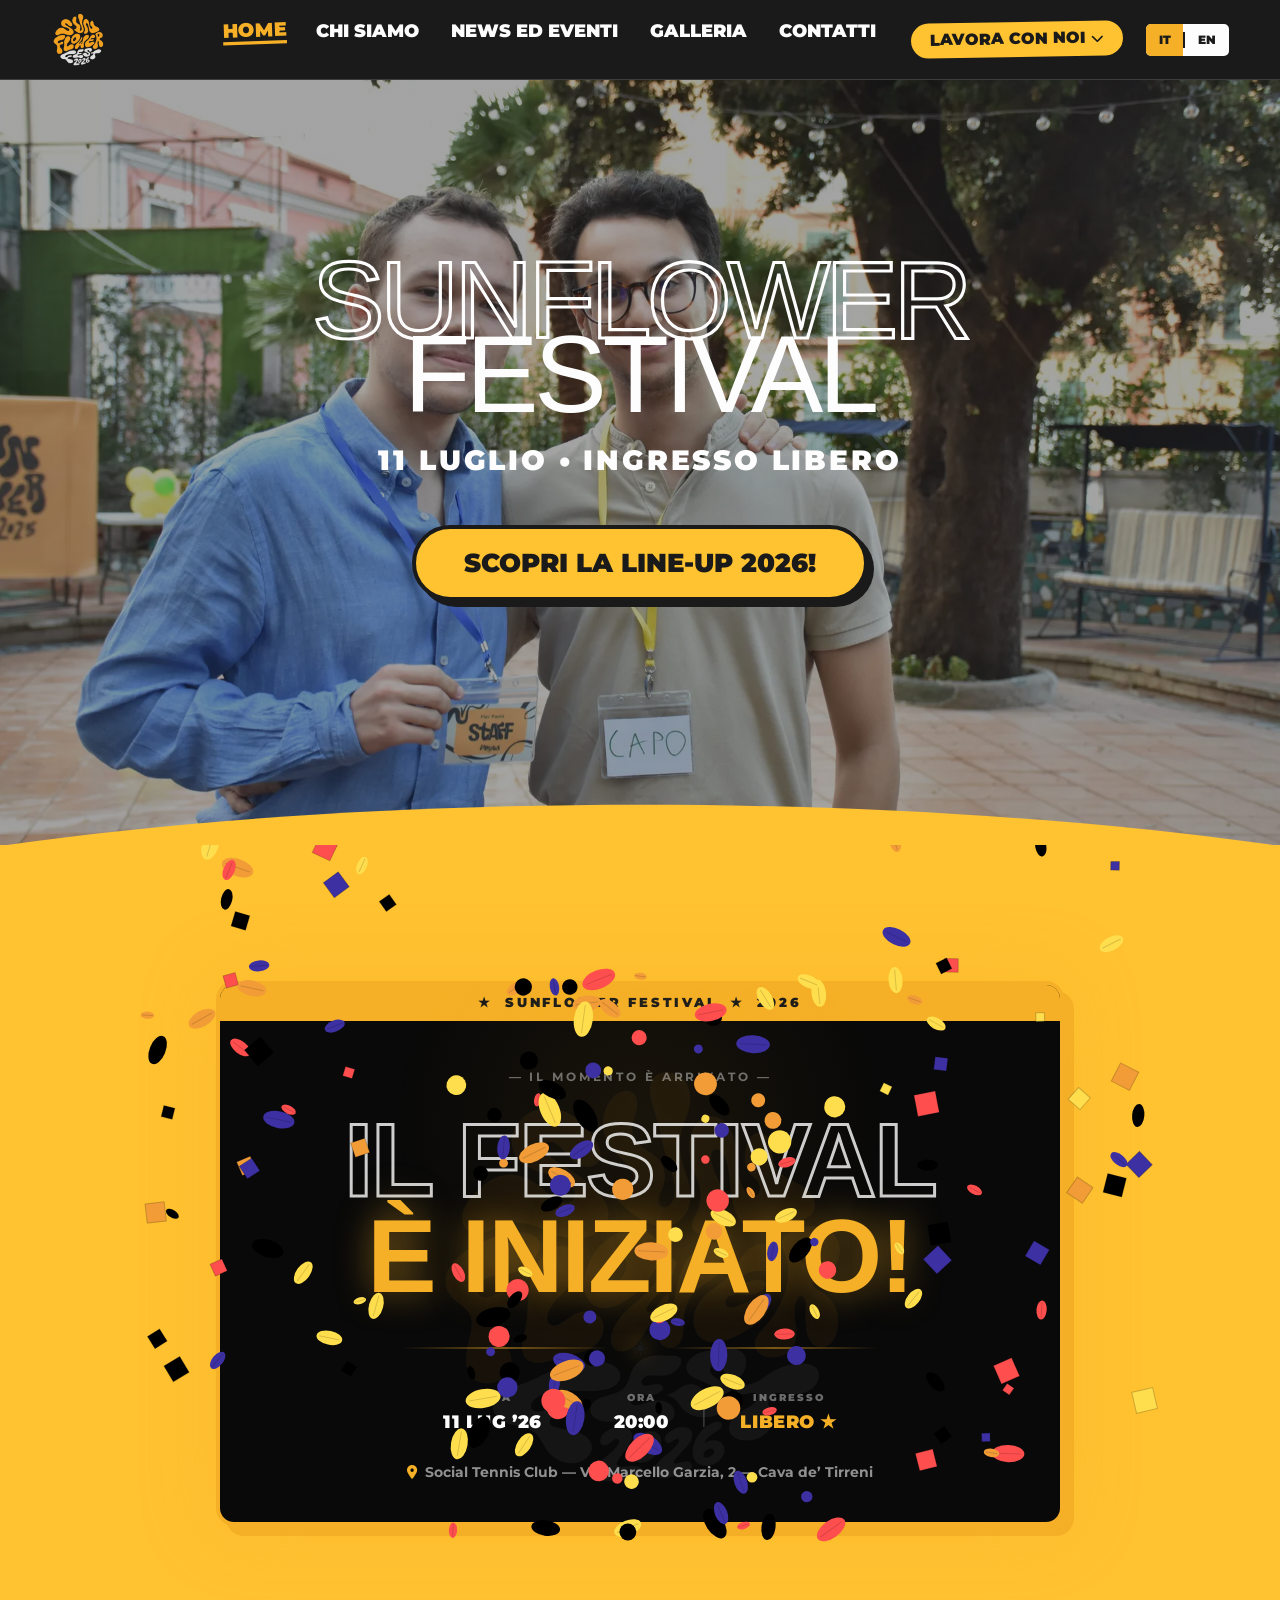
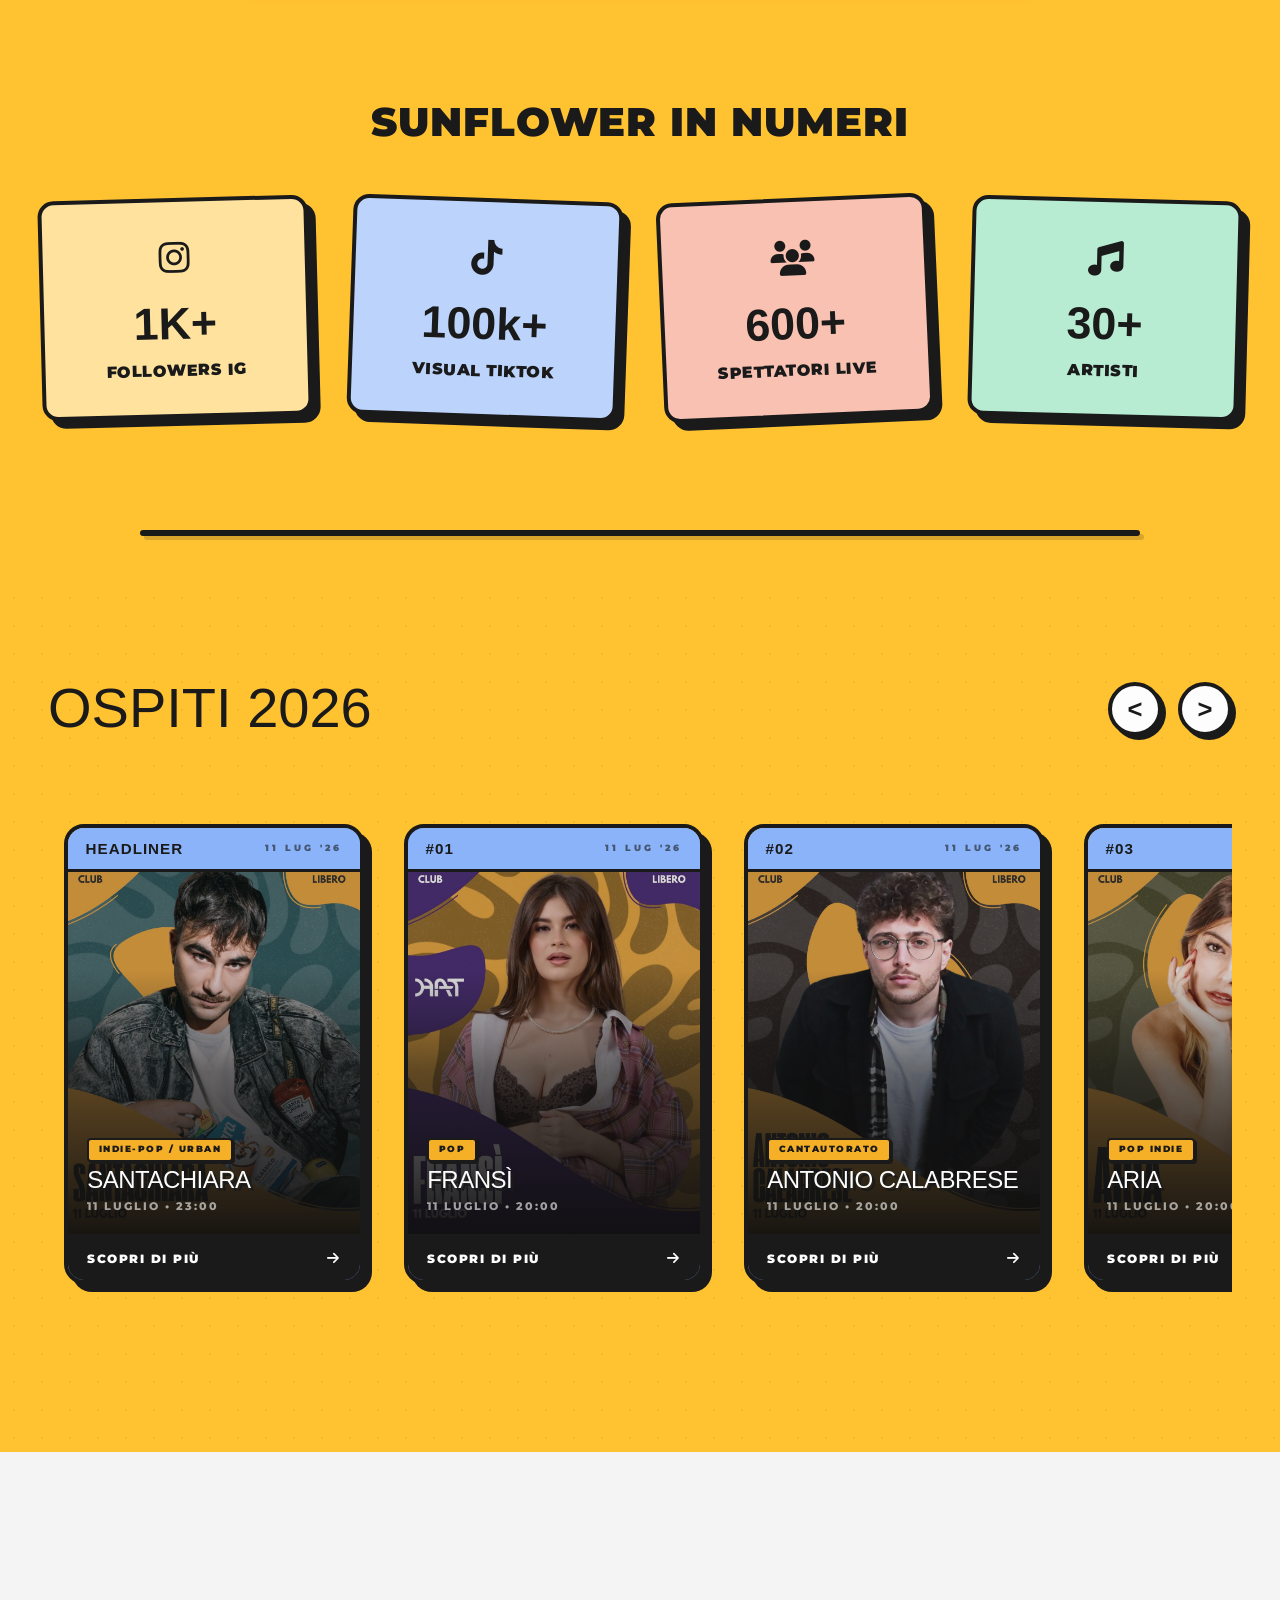
==== index.html @ 176db0e7 "Use body class MutationObserver for robust news translation" ====
<!DOCTYPE html>
<html lang="it">

<head>
    <meta charset="UTF-8">
    <meta name="viewport" content="width=device-width, initial-scale=1.0">
    <title>Sunflower Fest | Home</title>
    <link rel="icon" type="image/png" href="assets/loghi/logo-nobg.png">
    <meta name="description" content="Sunflower Fest - Il festival della creatività e della musica emergente.">
    <meta name="keywords" content="sunflower fest, festival musica, musica emergente, arte, creativita, cava de tirreni, concerti">
    <link rel="canonical" href="https://www.sunflowerfestival.it/">
    
    <!-- Open Graph / Facebook -->
    <meta property="og:type" content="website">
    <meta property="og:url" content="https://www.sunflowerfestival.it/">
    <meta property="og:title" content="Sunflower Fest | Home">
    <meta property="og:description" content="Sunflower Fest - Il festival della creatività e della musica emergente.">
    <meta property="og:image" content="https://www.sunflowerfestival.it/assets/loghi/logo-nobg.png">
    <meta property="og:site_name" content="Sunflower Fest">
    <meta property="og:locale" content="it_IT">

    <!-- Twitter -->
    <meta property="twitter:card" content="summary_large_image">
    <meta property="twitter:url" content="https://www.sunflowerfestival.it/">
    <meta property="twitter:title" content="Sunflower Fest | Home">
    <meta property="twitter:description" content="Sunflower Fest - Il festival della creatività e della musica emergente.">
    <meta property="twitter:image" content="https://www.sunflowerfestival.it/assets/loghi/logo-nobg.png">
    <link rel="preconnect" href="https://fonts.googleapis.com">
    <link rel="preconnect" href="https://fonts.gstatic.com" crossorigin>
    <link rel="preconnect" href="https://cdnjs.cloudflare.com">
    <link rel="preconnect" href="https://fonts.cdnfonts.com">
    <link rel="stylesheet" href="style.css?v=30">
    <!-- Preload hero LCP image -->
    <link rel="preload" as="image" href="assets/Foto-generali/foto1.webp" fetchpriority="high">
    <!-- Font Awesome: non-blocking -->
    <link rel="preload" href="https://cdnjs.cloudflare.com/ajax/libs/font-awesome/6.4.0/css/all.min.css" as="style" onload="this.onload=null;this.rel='stylesheet'">
    <noscript><link rel="stylesheet" href="https://cdnjs.cloudflare.com/ajax/libs/font-awesome/6.4.0/css/all.min.css"></noscript>
    <!-- Google Fonts: non-blocking -->
    <link rel="preload" href="https://fonts.googleapis.com/css2?family=Anton&family=Montserrat:wght@400;700;900&family=Great+Vibes&family=Dancing+Script&display=swap" as="style" onload="this.onload=null;this.rel='stylesheet'">
    <noscript><link href="https://fonts.googleapis.com/css2?family=Anton&family=Montserrat:wght@400;700;900&family=Great+Vibes&family=Dancing+Script&display=swap" rel="stylesheet"></noscript>
    <!-- Monument Extended: non-blocking -->
    <link rel="preload" href="https://fonts.cdnfonts.com/css/monument-extended" as="style" onload="this.onload=null;this.rel='stylesheet'">
    <noscript><link href="https://fonts.cdnfonts.com/css/monument-extended" rel="stylesheet"></noscript>

    <script>
        (function() {
            if (sessionStorage.getItem('playTransitionOut') !== 'true') {
                document.documentElement.classList.add('no-curtain');
            }
        })();
    </script>
</head>

<body class="home-body">

    <!-- NAVBAR HOMEPAGE -->
    <nav class="main-nav">
        <a href="index.html" class="nav-logo">
            <img src="assets/loghi/logo-nobg.webp" alt="Sunflower Fest Logo" width="80" height="80" fetchpriority="high">
        </a>
        <button class="menu-toggle" id="menu-toggle" aria-label="Toggle Menu">
            <span></span>
            <span></span>
            <span></span>
        </button>
        <div class="nav-links">
            <a href="index.html" class="active">Home</a>
            <a href="chi-siamo.html"><span class="lang-it">Chi Siamo</span><span class="lang-en">About Us</span></a>
            <a href="news-eventi.html"><span class="lang-it">News ed Eventi</span><span class="lang-en">News and Events</span></a>
            <a href="galleria.html"><span class="lang-it">Galleria</span><span class="lang-en">Gallery</span></a>
            <a href="contatti.html"><span class="lang-it">Contatti</span><span class="lang-en">Contact</span></a>
            <div class="nav-dropdown">
                <a href="#" class="dropdown-trigger">
                    <span class="lang-it">Lavora con noi <i class="fa-solid fa-chevron-down"></i></span>
                    <span class="lang-en">Work with us <i class="fa-solid fa-chevron-down"></i></span>
                </a>
                <div class="dropdown-content">
                    <div class="dropdown-item">
                        <h4><span class="lang-it">LAVORA CON NOI</span><span class="lang-en">WORK WITH US</span></h4>
                        <p><span class="lang-it">Entra a far parte dello staff e aiutaci a organizzare il festival!</span><span class="lang-en">Join the staff and help us organize the festival!</span></p>
                        <a href="https://docs.google.com/forms/d/e/1FAIpQLSexlqiySbiXjuskMPaoTKAL4eFnGVCigT198Jx8wdQ3EUx08g/viewform"
                            target="_blank" class="dropdown-btn bg-yellow"><span class="lang-it">Lavora con noi</span><span class="lang-en">Work with us</span></a>
                    </div>
                    <div class="dropdown-divider"></div>
                    <div class="dropdown-item">
                        <h4><span class="lang-it">SALI SUL PALCO</span><span class="lang-en">TAKE THE STAGE</span></h4>
                        <p><span class="lang-it">Sei un artista o una band emergente? Mostraci il tuo talento!</span><span class="lang-en">Are you an emerging artist or band? Show us your talent!</span></p>
                        <a href="sali-sul-palco.html" class="dropdown-btn bg-red"><span class="lang-it">Sali sul palco</span><span class="lang-en">Take the stage</span></a>
                    </div>
                </div>
            </div>
        </div>
        <div class="lang-switcher">
            <button class="lang-btn it" data-lang="it">IT</button>
            <div class="lang-switcher-divider"></div>
            <button class="lang-btn en" data-lang="en">EN</button>
        </div>
    </nav>



    <!-- Hero Section (Clean Brutalist Style) -->
    <header class="home-hero">
        <!-- Background Slider Carousel -->
        <div class="hero-slider">
            <div class="slide active"
                style="background-image: linear-gradient(rgba(26, 26, 26, 0.4), rgba(26, 26, 26, 0.4)), url('assets/Foto-generali/foto1.webp'); background-position: center 10%;">
            </div>
        </div>

        <div class="hero-content">
            <h1 class="giant-title">
                <span class="text-sunflower">SUNFLOWER</span><br>
                <span class="text-festival">FESTIVAL</span>
            </h1>
            <p class="hero-subtitle" style="font-size: clamp(1.1rem, 2.2vw, 2rem); margin-top: 2vw; margin-bottom: 3.5vw;">
                <span class="lang-it">11 LUGLIO &bull; INGRESSO LIBERO</span>
                <span class="lang-en">JULY 11 &bull; FREE ENTRY</span>
            </p>
            <a href="#ospiti-2026" class="brutalist-button bg-white" id="scopri-lineup-btn">
                <span class="lang-it">Scopri la Line-Up 2026!</span>
                <span class="lang-en">Discover the 2026 Line-Up!</span>
            </a>
        </div>

        <!-- Wavy Divider -->
        <svg class="wave-divider" viewBox="0 0 1000 100" preserveAspectRatio="none">
            <path d="M0,100 C300,0 700,0 1000,100 L1000,150 L0,150 Z" fill="var(--text-white)"></path>
        </svg>
    </header>

    <div class="full-width-wrapper bg-white">

        <!-- SEZIONE COUNTDOWN -->
        <section class="countdown-section">
            <h2 class="countdown-title">
                <span class="lang-it">IL FESTIVAL INIZIA TRA:</span>
                <span class="lang-en">THE FESTIVAL STARTS IN:</span>
            </h2>
            <div class="countdown-container">
                <div class="count-box">
                    <span class="num" id="days-count">00</span>
                    <span class="label">
                        <span class="lang-it">Giorni</span>
                        <span class="lang-en">Days</span>
                    </span>
                </div>
                <div class="count-box">
                    <span class="num" id="hours-count">00</span>
                    <span class="label">
                        <span class="lang-it">Ore</span>
                        <span class="lang-en">Hours</span>
                    </span>
                </div>
                <div class="count-box">
                    <span class="num" id="mins-count">00</span>
                    <span class="label">
                        <span class="lang-it">Minuti</span>
                        <span class="lang-en">Minutes</span>
                    </span>
                </div>
                <div class="count-box">
                    <span class="num" id="secs-count">00</span>
                    <span class="label">
                        <span class="lang-it">Secondi</span>
                        <span class="lang-en">Seconds</span>
                    </span>
                </div>
            </div>
            <!-- Messaggio di Fine Timer (Ticket) - Nascosto Inizialmente -->
            <div class="countdown-expired-message" style="display: none;">
                                <div class="sf-cel-scene">
                    <div class="sf-sparkles-container"></div>
                    <div class="sf-celebration">
                        <img class="sf-cel-bg-logo" src="assets/loghi/logo-nobg.png" alt="" aria-hidden="true">
                        <div class="sf-cel-top-strip" aria-hidden="true">
                            <span>★</span>
                            <span>SUNFLOWER FESTIVAL</span>
                            <span>★</span>
                            <span>2026</span>
                        </div>
                        <div class="sf-cel-body">
                            <p class="sf-cel-eyebrow">
                                <span class="lang-it">— IL MOMENTO È ARRIVATO —</span>
                                <span class="lang-en">— THE MOMENT HAS ARRIVED —</span>
                            </p>
                            <div class="sf-cel-headline">
                                <div class="sf-cel-line1">
                                    <span class="lang-it">IL FESTIVAL</span>
                                    <span class="lang-en">THE FESTIVAL</span>
                                </div>
                                <div class="sf-cel-line2">
                                    <span class="lang-it">È INIZIATO!</span>
                                    <span class="lang-en">HAS STARTED!</span>
                                </div>
                            </div>
                            <div class="sf-cel-divider" aria-hidden="true">
                                <span class="sf-cel-div-line"></span>
                                <span class="sf-cel-div-sun">☀</span>
                                <span class="sf-cel-div-line"></span>
                            </div>
                            <div class="sf-cel-details">
                                <div class="sf-cel-detail-item">
                                    <span class="sf-cel-dlabel">
                                        <span class="lang-it">DATA</span>
                                        <span class="lang-en">DATE</span>
                                    </span>
                                    <span class="sf-cel-dvalue">
                                        <span class="lang-it">11 LUG &rsquo;26</span>
                                        <span class="lang-en">JUL 11 &rsquo;26</span>
                                    </span>
                                </div>
                                <span class="sf-cel-detail-sep" aria-hidden="true">|</span>
                                <div class="sf-cel-detail-item">
                                    <span class="sf-cel-dlabel">
                                        <span class="lang-it">ORA</span>
                                        <span class="lang-en">TIME</span>
                                    </span>
                                    <span class="sf-cel-dvalue">20:00</span>
                                </div>
                                <span class="sf-cel-detail-sep" aria-hidden="true">|</span>
                                <div class="sf-cel-detail-item">
                                    <span class="sf-cel-dlabel">
                                        <span class="lang-it">INGRESSO</span>
                                        <span class="lang-en">ENTRY</span>
                                    </span>
                                    <span class="sf-cel-dvalue sf-cel-free">
                                        <span class="lang-it">LIBERO ★</span>
                                        <span class="lang-en">FREE ★</span>
                                    </span>
                                </div>
                            </div>
                            <div class="sf-cel-venue">
                                <i class="fa-solid fa-location-dot"></i>
                                Social Tennis Club &mdash; Via Marcello Garzia, 2 &mdash; Cava de&rsquo; Tirreni
                            </div>
                        </div>
                    </div>
                </div>

            </div>
            <!-- Messaggio Giorno del Festival (11 luglio 00:00 → 20:00) — nascosto inizialmente -->
            <div id="today-festival-message" style="display: none;">
                <div class="today-festival-card">
                    <div class="today-card-header">
                        <div class="today-main-title">
                            <span class="lang-it">OGGI È IL GIORNO!</span>
                            <span class="lang-en">TODAY IS THE DAY!</span>
                        </div>
                    </div>
                    <div class="today-card-body">
                        <p class="today-subtitle">
                            <span class="lang-it">Vienici a trovare questa sera alle</span>
                            <span class="lang-en">Come find us this evening at</span>
                        </p>
                        <div class="today-time-badge">20:00</div>
                        <div class="today-free-entry">
                            <i class="fa-solid fa-star"></i>
                            <span class="lang-it">Ingresso libero</span>
                            <span class="lang-en">Free entry</span>
                            <i class="fa-solid fa-star"></i>
                        </div>
                        <div class="today-location">
                            <i class="fa-solid fa-map-location-dot"></i>
                            <div class="today-location-text">
                                <strong>Social Tennis Club</strong>
                                <span>Via Marcello Garzia, 2 &mdash; Cava de' Tirreni (SA)</span>
                            </div>
                        </div>
                        <div class="today-howto-grid">
                            <div class="today-howto-item">
                                <i class="fa-solid fa-square-parking"></i>
                                <div>
                                    <strong><span class="lang-it">Parcheggio</span><span class="lang-en">Parking</span></strong>
                                    <span><span class="lang-it">Trincerone o Piazza Amabile</span><span class="lang-en">Trincerone or Piazza Amabile</span></span>
                                </div>
                            </div>
                            <div class="today-howto-item">
                                <i class="fa-solid fa-train"></i>
                                <div>
                                    <strong><span class="lang-it">In treno</span><span class="lang-en">By train</span></strong>
                                    <span><span class="lang-it">400&thinsp;m dalla stazione, 5&thinsp;min a piedi</span><span class="lang-en">400&thinsp;m from station, 5&thinsp;min walk</span></span>
                                </div>
                            </div>
                            <div class="today-howto-item">
                                <i class="fa-solid fa-bus"></i>
                                <div>
                                    <strong><span class="lang-it">In bus</span><span class="lang-en">By bus</span></strong>
                                    <span><span class="lang-it">Fermata Viale Crispi, 2&thinsp;min a piedi</span><span class="lang-en">Viale Crispi stop, 2&thinsp;min walk</span></span>
                                </div>
                            </div>
                        </div>
                        <div class="today-cta-row">
                            <a href="#dove-trovarci" class="today-cta-btn today-cta-info">
                                <i class="fa-solid fa-circle-info"></i>
                                <span class="lang-it">Tutte le info</span>
                                <span class="lang-en">All info</span>
                            </a>
                            <a href="https://maps.google.com/?q=Social%20Tennis%20Club,%20Via%20Marcello%20Garzia,%202,%20Cava%20de%27%20Tirreni"
                               target="_blank" rel="noopener noreferrer" class="today-cta-btn today-cta-secondary">
                                <i class="fa-brands fa-google"></i>
                                Google Maps
                            </a>
                        </div>
                    </div>
                </div>
            </div>
        </section>

        <!-- SEZIONE STATISTICHE / NUMERI -->
        <section class="stats-section reveal-up">
            <h2 class="stats-section-title">
                <span class="lang-it">SUNFLOWER IN NUMERI</span>
                <span class="lang-en">SUNFLOWER IN NUMBERS</span>
            </h2>
            <div class="stats-container">
                <!-- Stat 1: Followers -->
                <div class="stat-box bg-yellow">
                    <div class="stat-icon"><i class="fa-brands fa-instagram"></i></div>
                    <span class="stat-num">1K+</span>
                    <span class="stat-label">Followers IG</span>
                </div>
                 <!-- Stat 2: Visual TIKTOK -->
                <div class="stat-box bg-blue">
                    <div class="stat-icon"><i class="fa-brands fa-tiktok"></i></div>
                    <span class="stat-num">100k+</span>
                    <span class="stat-label">
                        <span class="lang-it">Visual TIKTOK</span>
                        <span class="lang-en">TikTok Views</span>
                    </span>
                </div>
                <!-- Stat 3: Spettatori Live -->
                <div class="stat-box bg-orange">
                    <div class="stat-icon"><i class="fa-solid fa-users"></i></div>
                    <span class="stat-num">600+</span>
                    <span class="stat-label">
                        <span class="lang-it">Spettatori Live</span>
                        <span class="lang-en">Live Attendees</span>
                    </span>
                </div>
                <!-- Stat 4: Artisti -->
                <div class="stat-box bg-green">
                    <div class="stat-icon"><i class="fa-solid fa-music"></i></div>
                    <span class="stat-num">30+</span>
                    <span class="stat-label">
                        <span class="lang-it">Artisti</span>
                        <span class="lang-en">Artists</span>
                    </span>
                </div>
            </div>
        </section>

        <!-- Divisore Brutalista per separare le sezioni -->
        <div class="section-divider-line"></div>

        <!-- Animated Background Text (Brutalist style) -->
        <div class="bg-massive-text bg-text-anim">
            <span class="text-sunflower">SUNFLOWERS</span> GROUP
        </div>

        <!-- Line-Up Artists Slider Section -->
<main id="ospiti-2026" class="artists-slider-section reveal-up">
    <div class="artists-slider-header">
        <div class="artists-title-group" style="position: relative;">
            <h2 class="slider-title">
                <span class="lang-it">OSPITI 2026</span>
                <span class="lang-en">GUESTS 2026</span>
            </h2>
        </div>
        <div class="slider-controls">
            <button id="slider-prev" class="slider-control-btn" aria-label="Precedente">&lt;</button>
            <button id="slider-next" class="slider-control-btn" aria-label="Successivo">&gt;</button>
        </div>
    </div>

    <div class="artists-slider-container">
        <div class="artists-slider-track">

            <!-- Card 1: Santachiara -->
            <div class="artist-slider-card bg-blue" data-artist="Santachiara">
                <div class="card-top-strip">
                    <span class="card-lineup-num">HEADLINER</span>
                    <span class="card-date-label">
                        <span class="lang-it">11 Lug '26</span>
                        <span class="lang-en">11 Jul '26</span>
                    </span>
                </div>
                <div class="card-full-photo lazy-bg" data-bg="assets/foto-artisti/Santachiara.webp"></div>
                <div class="card-photo-overlay">
                    <span class="card-genre-pill">Indie-pop / Urban</span>
                    <h3 class="artist-card-name">Santachiara</h3>
                    <span class="card-time-chip">
                        <span class="lang-it">11 Luglio &bull; 23:00</span>
                        <span class="lang-en">July 11 &bull; 23:00</span>
                    </span>
                </div>
                <div class="card-cta-bar">
                    <span>
                        <span class="lang-it">Scopri di più</span>
                        <span class="lang-en">Discover more</span>
                    </span>
                    <i class="fa-solid fa-arrow-right"></i>
                </div>
            </div>

            <!-- Card 2: Fransì -->
            <div class="artist-slider-card bg-blue" data-artist="Fransi">
                <div class="card-top-strip">
                    <span class="card-lineup-num">#01</span>
                    <span class="card-date-label">
                        <span class="lang-it">11 Lug '26</span>
                        <span class="lang-en">11 Jul '26</span>
                    </span>
                </div>
                <div class="card-full-photo lazy-bg" data-bg="assets/foto-artisti/Fransì.webp"></div>
                <div class="card-photo-overlay">
                    <span class="card-genre-pill">
                        <span class="lang-it">POP</span>
                        <span class="lang-en">POP</span>
                    </span>
                    <h3 class="artist-card-name">Fransì</h3>
                    <span class="card-time-chip">
                        <span class="lang-it">11 Luglio &bull; 20:00</span>
                        <span class="lang-en">July 11 &bull; 20:00</span>
                    </span>
                </div>
                <div class="card-cta-bar">
                    <span>
                        <span class="lang-it">Scopri di più</span>
                        <span class="lang-en">Discover more</span>
                    </span>
                    <i class="fa-solid fa-arrow-right"></i>
                </div>
            </div>

            <!-- Card 3: Antonio Calabrese -->
            <div class="artist-slider-card bg-blue" data-artist="Antonio Calabrese">
                <div class="card-top-strip">
                    <span class="card-lineup-num">#02</span>
                    <span class="card-date-label">
                        <span class="lang-it">11 Lug '26</span>
                        <span class="lang-en">11 Jul '26</span>
                    </span>
                </div>
                <div class="card-full-photo lazy-bg" data-bg="assets/foto-artisti/AntonioCalabrese.webp"></div>
                <div class="card-photo-overlay">
                    <span class="card-genre-pill">
                        <span class="lang-it">Cantautorato</span>
                        <span class="lang-en">Singer-Songwriter</span>
                    </span>
                    <h3 class="artist-card-name">Antonio Calabrese</h3>
                    <span class="card-time-chip">
                        <span class="lang-it">11 Luglio &bull; 20:00</span>
                        <span class="lang-en">July 11 &bull; 20:00</span>
                    </span>
                </div>
                <div class="card-cta-bar">
                    <span>
                        <span class="lang-it">Scopri di più</span>
                        <span class="lang-en">Discover more</span>
                    </span>
                    <i class="fa-solid fa-arrow-right"></i>
                </div>
            </div>

            <!-- Card 4: ARIA -->
            <div class="artist-slider-card bg-blue" data-artist="ARIA">
                <div class="card-top-strip">
                    <span class="card-lineup-num">#03</span>
                    <span class="card-date-label">
                        <span class="lang-it">11 Lug '26</span>
                        <span class="lang-en">11 Jul '26</span>
                    </span>
                </div>
                <div class="card-full-photo lazy-bg" data-bg="assets/foto-artisti/Aria.webp"></div>
                <div class="card-photo-overlay">
                    <span class="card-genre-pill">
                        <span class="lang-it">Pop Indie</span>
                        <span class="lang-en">Indie Pop</span>
                    </span>
                    <h3 class="artist-card-name">ARIA</h3>
                    <span class="card-time-chip">
                        <span class="lang-it">11 Luglio &bull; 20:00</span>
                        <span class="lang-en">July 11 &bull; 20:00</span>
                    </span>
                </div>
                <div class="card-cta-bar">
                    <span>
                        <span class="lang-it">Scopri di più</span>
                        <span class="lang-en">Discover more</span>
                    </span>
                    <i class="fa-solid fa-arrow-right"></i>
                </div>
            </div>

            <!-- Card 5: Davide De Luca -->
            <div class="artist-slider-card bg-blue" data-artist="Davide De Luca">
                <div class="card-top-strip">
                    <span class="card-lineup-num">#04</span>
                    <span class="card-date-label">
                        <span class="lang-it">11 Lug '26</span>
                        <span class="lang-en">11 Jul '26</span>
                    </span>
                </div>
                <div class="card-full-photo lazy-bg" data-bg="assets/foto-artisti/DavideDeLuca.webp"></div>
                <div class="card-photo-overlay">
                    <span class="card-genre-pill">R&amp;B / Soul / Nu-Funk</span>
                    <h3 class="artist-card-name">Davide De Luca</h3>
                    <span class="card-time-chip">
                        <span class="lang-it">11 Luglio &bull; 20:00</span>
                        <span class="lang-en">July 11 &bull; 20:00</span>
                    </span>
                </div>
                <div class="card-cta-bar">
                    <span>
                        <span class="lang-it">Scopri di più</span>
                        <span class="lang-en">Discover more</span>
                    </span>
                    <i class="fa-solid fa-arrow-right"></i>
                </div>
            </div>

            <!-- Card 6: Lyra -->
            <div class="artist-slider-card bg-blue" data-artist="Lyra">
                <div class="card-top-strip">
                    <span class="card-lineup-num">#05</span>
                    <span class="card-date-label">
                        <span class="lang-it">11 Lug '26</span>
                        <span class="lang-en">11 Jul '26</span>
                    </span>
                </div>
                <div class="card-full-photo lazy-bg" data-bg="assets/foto-artisti/Lyra.webp"></div>
                <div class="card-photo-overlay">
                    <span class="card-genre-pill">
                        <span class="lang-it">Elettro-pop</span>
                        <span class="lang-en">Electro-pop</span>
                    </span>
                    <h3 class="artist-card-name">Lyra</h3>
                    <span class="card-time-chip">
                        <span class="lang-it">11 Luglio &bull; 20:00</span>
                        <span class="lang-en">July 11 &bull; 20:00</span>
                    </span>
                </div>
                <div class="card-cta-bar">
                    <span>
                        <span class="lang-it">Scopri di più</span>
                        <span class="lang-en">Discover more</span>
                    </span>
                    <i class="fa-solid fa-arrow-right"></i>
                </div>
            </div>

            <!-- Card 7: Secondo -->
            <div class="artist-slider-card bg-blue" data-artist="Secondo">
                <div class="card-top-strip">
                    <span class="card-lineup-num">#06</span>
                    <span class="card-date-label">
                        <span class="lang-it">11 Lug '26</span>
                        <span class="lang-en">11 Jul '26</span>
                    </span>
                </div>
                <div class="card-full-photo lazy-bg" data-bg="assets/foto-artisti/Secondo.webp"></div>
                <div class="card-photo-overlay">
                    <span class="card-genre-pill">
                        <span class="lang-it">Cantautorato</span>
                        <span class="lang-en">Singer-Songwriter</span>
                    </span>
                    <h3 class="artist-card-name">Secondo</h3>
                    <span class="card-time-chip">
                        <span class="lang-it">11 Luglio &bull; 20:00</span>
                        <span class="lang-en">July 11 &bull; 20:00</span>
                    </span>
                </div>
                <div class="card-cta-bar">
                    <span>
                        <span class="lang-it">Scopri di più</span>
                        <span class="lang-en">Discover more</span>
                    </span>
                    <i class="fa-solid fa-arrow-right"></i>
                </div>
            </div>

            <!-- Card 8: Carla Fucci -->
            <div class="artist-slider-card bg-blue" data-artist="Carla Fucci">
                <div class="card-top-strip">
                    <span class="card-lineup-num">#07</span>
                    <span class="card-date-label">
                        <span class="lang-it">11 Lug '26</span>
                        <span class="lang-en">11 Jul '26</span>
                    </span>
                </div>
                <div class="card-full-photo lazy-bg" data-bg="assets/foto-artisti/CarlaFucci.webp"></div>
                <div class="card-photo-overlay">
                    <span class="card-genre-pill">
                        <span class="lang-it">Pop Indie</span>
                        <span class="lang-en">Indie Pop</span>
                    </span>
                    <h3 class="artist-card-name">Carla Fucci</h3>
                    <span class="card-time-chip">
                        <span class="lang-it">11 Luglio &bull; 20:00</span>
                        <span class="lang-en">July 11 &bull; 20:00</span>
                    </span>
                </div>
                <div class="card-cta-bar">
                    <span>
                        <span class="lang-it">Scopri di più</span>
                        <span class="lang-en">Discover more</span>
                    </span>
                    <i class="fa-solid fa-arrow-right"></i>
                </div>
            </div>

            <!-- Card 9: Dinìche -->
            <div class="artist-slider-card bg-blue" data-artist="Diniche">
                <div class="card-top-strip">
                    <span class="card-lineup-num">#08</span>
                    <span class="card-date-label">
                        <span class="lang-it">11 Lug '26</span>
                        <span class="lang-en">11 Jul '26</span>
                    </span>
                </div>
                <div class="card-full-photo lazy-bg" data-bg="assets/foto-artisti/Dinìche.webp"></div>
                <div class="card-photo-overlay">
                    <span class="card-genre-pill">
                        <span class="lang-it">Cantautorato</span>
                        <span class="lang-en">Singer-Songwriter</span>
                    </span>
                    <h3 class="artist-card-name">Dinìche</h3>
                    <span class="card-time-chip">
                        <span class="lang-it">11 Luglio &bull; 20:00</span>
                        <span class="lang-en">July 11 &bull; 20:00</span>
                    </span>
                </div>
                <div class="card-cta-bar">
                    <span>
                        <span class="lang-it">Scopri di più</span>
                        <span class="lang-en">Discover more</span>
                    </span>
                    <i class="fa-solid fa-arrow-right"></i>
                </div>
            </div>

        </div>
    </div>
</main>

        <!-- Modals Container (Global Overlays for Artist Info - Full-screen layout) -->
        <div class="artist-modals-overlay" id="modals-overlay">
            <!-- Global Floating Navigation Arrows -->
            <button class="global-modal-nav-btn prev-btn" aria-label="Artista precedente">
                <i class="fa-solid fa-chevron-left"></i>
            </button>
            <button class="global-modal-nav-btn next-btn" aria-label="Artista successivo">
                <i class="fa-solid fa-chevron-right"></i>
            </button>
            <!-- Full-Screen ARIA -->
            <div class="artist-full-page bg-blue" id="modal-ARIA">
                <div class="full-page-header">
                    <button class="full-page-close-btn" aria-label="Chiudi e torna alla home">
                        <i class="fa-solid fa-arrow-left"></i> <span class="close-btn-desktop-text"><span class="lang-it">TORNA ALLA </span><span class="lang-en">BACK TO </span></span>HOME
                    </button>
                    <div class="header-logo-container">
                        <img src="assets/loghi/logo-nobg.webp" alt="Sunflower Fest Logo" loading="lazy" width="80" height="80">
                    </div>
                </div>

                <div class="full-page-content">
                    <div class="full-page-grid">
                        <div class="full-page-media-col">
                            <div class="torn-paper-frame shape-1">
                                <div class="placeholder-img"
                                    data-bg="assets/foto-artisti/Aria.webp"></div>
                            </div>
                            <!-- Cute sticker details inside the media column -->
                            <div class="sticker-badge badge-circle badge-yellow float-anim-2">20:00</div>
                        </div>

                        <div class="full-page-info-col">

                            <h1 class="full-page-title">ARIA</h1>
                            <p class="full-page-genre-tag">Pop</p>

                            <div class="brutalist-divider"></div>

                            <div class="full-page-bio">
                                <h2>
                                    <span class="lang-it">BIOGRAFIA</span>
                                    <span class="lang-en">BIOGRAPHY</span>
                                </h2>
                                <p class="full-page-description">
                                    <span class="lang-it">Ilaria Cofone, in arte ARIA, classe 2004, utilizza fin da bambina la musica come strumento di espressione e come mezzo per accogliere le parti più profonde di sé.</span>
                                    <span class="lang-en">Ilaria Cofone, artistically known as ARIA, born in 2004, has used music since childhood as an instrument of expression and a means to embrace the deepest parts of herself.</span>
                                </p>
                                <p class="full-page-description">
                                    <span class="lang-it">Il suo nome d’arte richiama una personalità sospesa tra il timore di essere invisibile e il desiderio di sentirsi leggera, una malinconia che attraversa anche le sue canzoni.</span>
                                    <span class="lang-en">Her stage name recalls a personality suspended between the fear of being invisible and the desire to feel light, a melancholy that also flows through her songs.</span>
                                </p>
                            </div>

                            <div class="brutalist-divider"></div>

                            <div class="sf-music-player">
                                <div class="sf-player-header">
                                    <div class="sf-player-eq" aria-hidden="true">
                                        <span></span><span></span><span></span><span></span><span></span>
                                    </div>
                                    <span class="sf-player-label">
                                        <i class="fa-brands fa-spotify"></i> SUNFLOWER MUSIC
                                    </span>
                                    <div class="sf-player-dots" aria-hidden="true">
                                        <span></span><span></span><span></span>
                                    </div>
                                </div>
                                <div class="sf-player-body">
                                    <iframe src="" data-src="https://open.spotify.com/embed/artist/3QptZmsuqUYGVDlrC02wdD?utm_source=generator&theme=0" width="100%" height="152" frameBorder="0" allowfullscreen="" allow="autoplay; clipboard-write; encrypted-media; fullscreen; picture-in-picture" loading="lazy"></iframe>
                                </div>
                            </div>

                            <div class="brutalist-divider"></div>

                            <div class="full-page-socials-container">
                                <h2>
                                    <span class="lang-it">SEGUI L'ARTISTA</span>
                                    <span class="lang-en">FOLLOW THE ARTIST</span>
                                </h2>
                                <div class="full-page-socials-grid">
                                    <a href="https://www.instagram.com/ariainarte/" target="_blank"
                                        class="brutalist-social-btn instagram">
                                        <i class="fa-brands fa-instagram"></i> INSTAGRAM
                                    </a>
                                    <a href="https://www.tiktok.com/@ariainarte" target="_blank"
                                        class="brutalist-social-btn tiktok">
                                        <i class="fa-brands fa-tiktok"></i> TIKTOK
                                    </a>
                                    <a href="https://open.spotify.com/intl-it/artist/3QptZmsuqUYGVDlrC02wdD"
                                        target="_blank" class="brutalist-social-btn spotify">
                                        <i class="fa-brands fa-spotify"></i> SPOTIFY
                                    </a>
                                </div>
                            </div>
                        </div>
                    </div>
                </div>
            </div>

            <!-- Full-Screen Davide De Luca -->
            <div class="artist-full-page bg-blue" id="modal-Davide De Luca">
                <div class="full-page-header">
                    <button class="full-page-close-btn" aria-label="Chiudi e torna alla home">
                        <i class="fa-solid fa-arrow-left"></i> <span class="close-btn-desktop-text"><span class="lang-it">TORNA ALLA </span><span class="lang-en">BACK TO </span></span>HOME
                    </button>
                    <div class="header-logo-container">
                        <img src="assets/loghi/logo-nobg.webp" alt="Sunflower Fest Logo" loading="lazy" width="80" height="80">
                    </div>
                </div>

                <div class="full-page-content">
                    <div class="full-page-grid">
                        <div class="full-page-media-col">
                            <div class="torn-paper-frame shape-2">
                                <div class="placeholder-img"
                                    data-bg="assets/foto-artisti/DavideDeLuca.webp"></div>
                            </div>
                            <div class="sticker-badge badge-circle badge-yellow float-anim-2">20:00</div>
                        </div>

                        <div class="full-page-info-col">

                            <h1 class="full-page-title">Davide De Luca</h1>
                            <p class="full-page-genre-tag">R&B / Soul / Nu-Funk</p>

                            <div class="brutalist-divider"></div>

                            <div class="full-page-bio">
                                <h2>
                                    <span class="lang-it">BIOGRAFIA</span>
                                    <span class="lang-en">BIOGRAPHY</span>
                                </h2>
                                <p class="full-page-description">
                                    <span class="lang-it">Davide De Luca è un cantautore di Lecce il cui sound fonde R&B, Soul e Nu-Funk. Nel 2018 si esibisce sul palco di Musicultura. Nel 2021 si laurea in Canto Jazz a Monopoli e completa un master in Canto Jazz ad Amsterdam nel 2024.</span>
                                    <span class="lang-en">Davide De Luca is a singer-songwriter from Lecce whose sound blends R&B, Soul and Nu-Funk. In 2018 he performed on the Musicultura stage, and in 2021 he earned a degree in Jazz Vocals in Monopoli, followed by a master's in Jazz Vocals in Amsterdam in 2024.</span>
                                </p>
                                <p class="full-page-description">
                                    <span class="lang-it">Nel 2023 pubblica il singolo Amsterdam, che gli consente di farsi conoscere su TikTok, forma la sua band e si esibisce in numerosi festival olandesi. Nel 2024 pubblica l’EP d’esordio Crisalidi con MAKEATHOUSAND, a cui seguirà il suo secondo EP Vado Oltre. Nel 2025 si esibisce all’RDS Summer Festival di Monopoli, apre l’RDS Showcase di Giorgia a Roma ed è ospite in diretta su Radio Deejay nel format di “Say waaad?”. Nel giugno 2026 è ospite al Rino Gaetano Day a Roma.</span>
                                    <span class="lang-en">In 2023 he released the single Amsterdam, which helped him build a following on TikTok; he then formed his band and performed at numerous festivals across the Netherlands. In 2024 he released his debut EP Crisalidi with MAKEATHOUSAND, followed by his second EP, Vado Oltre. In 2025 he performed at the RDS Summer Festival in Monopoli, opened the RDS Showcase for Giorgia in Rome, and appeared live on Radio Deejay for the "Say waaad?" format. In June 2026 he was a guest at Rino Gaetano Day in Rome.</span>
                                </p>
                            </div>

                            <div class="brutalist-divider"></div>

                            <div class="sf-music-player">
                                <div class="sf-player-header">
                                    <div class="sf-player-eq" aria-hidden="true">
                                        <span></span><span></span><span></span><span></span><span></span>
                                    </div>
                                    <span class="sf-player-label">
                                        <i class="fa-brands fa-spotify"></i> SUNFLOWER MUSIC
                                    </span>
                                    <div class="sf-player-dots" aria-hidden="true">
                                        <span></span><span></span><span></span>
                                    </div>
                                </div>
                                <div class="sf-player-body">
                                    <iframe src="" data-src="https://open.spotify.com/embed/artist/4ZddSTJRLFej3dy6bBynu6?utm_source=generator&theme=0" width="100%" height="152" frameBorder="0" allowfullscreen="" allow="autoplay; clipboard-write; encrypted-media; fullscreen; picture-in-picture" loading="lazy"></iframe>
                                </div>
                            </div>

                            <div class="brutalist-divider"></div>

                            <div class="full-page-socials-container">
                                <h2>
                                    <span class="lang-it">SEGUI L'ARTISTA</span>
                                    <span class="lang-en">FOLLOW THE ARTIST</span>
                                </h2>
                                <div class="full-page-socials-grid">
                                    <a href="https://www.instagram.com/davidedelucamusic/" target="_blank"
                                        class="brutalist-social-btn instagram">
                                        <i class="fa-brands fa-instagram"></i> INSTAGRAM
                                    </a>
                                    <a href="https://www.tiktok.com/@davidedelucamusic" target="_blank"
                                        class="brutalist-social-btn tiktok">
                                        <i class="fa-brands fa-tiktok"></i> TIKTOK
                                    </a>
                                    <a href="https://open.spotify.com/intl-it/artist/4ZddSTJRLFej3dy6bBynu6?si=cQup-yAzQryPNagHMmD8Jg"
                                        target="_blank" class="brutalist-social-btn spotify">
                                        <i class="fa-brands fa-spotify"></i> SPOTIFY
                                    </a>
                                </div>
                            </div>
                        </div>
                    </div>
                </div>
            </div>

            <!-- Full-Screen Carla Fucci -->
            <div class="artist-full-page bg-blue" id="modal-Carla Fucci">
                <div class="full-page-header">
                    <button class="full-page-close-btn" aria-label="Chiudi e torna alla home">
                        <i class="fa-solid fa-arrow-left"></i> <span class="close-btn-desktop-text"><span class="lang-it">TORNA ALLA </span><span class="lang-en">BACK TO </span></span>HOME
                    </button>
                    <div class="header-logo-container">
                        <img src="assets/loghi/logo-nobg.webp" alt="Sunflower Fest Logo" loading="lazy" width="80" height="80">
                    </div>
                </div>

                <div class="full-page-content">
                    <div class="full-page-grid">
                        <div class="full-page-media-col">
                            <div class="torn-paper-frame shape-3">
                                <div class="placeholder-img"
                                    data-bg="assets/foto-artisti/CarlaFucci.webp"></div>
                            </div>
                            <div class="sticker-badge badge-circle badge-yellow float-anim-2">20:00</div>
                        </div>

                        <div class="full-page-info-col">
                            <h1 class="full-page-title">Carla Fucci</h1>
                            <p class="full-page-genre-tag">
                                <span class="lang-it">Pop indie</span>
                                <span class="lang-en">Indie Pop</span>
                            </p>

                            <div class="brutalist-divider"></div>

                            <div class="full-page-bio">
                                <h2>
                                    <span class="lang-it">BIOGRAFIA</span>
                                    <span class="lang-en">BIOGRAPHY</span>
                                </h2>
                                <p class="full-page-description">
                                    <span class="lang-it">Carla Fucci, cantautrice napoletana classe 1998, è una voce che racconta storie e sentimenti. Fin da bambina ha trovato nella musica il suo rifugio e il suo primo grande amore, una passione che l’ha accompagnata fino alla laurea in Canto Jazz al Conservatorio di Benevento nel 2022.</span>
                                    <span class="lang-en">Carla Fucci, a Neapolitan singer-songwriter born in 1998, is a voice that tells stories and feelings. Ever since she was a child, music has been her refuge and her first great love, a passion that carried her all the way to her degree in Jazz Vocals from the Benevento Conservatory in 2022.</span>
                                </p>
                                <p class="full-page-description">
                                    <span class="lang-it">La sua arte è un viaggio tra melodie e influenze che abbracciano il reggae, il pop e una moltitudine di sonorità diverse, dando vita a brani che parlano al cuore.</span>
                                    <span class="lang-en">Her art is a journey through melodies and influences that embrace reggae, pop and a multitude of different sounds, giving life to songs that speak to the heart.</span>
                                </p>
                            </div>

                            <div class="brutalist-divider"></div>

                            <div class="sf-music-player">
                                <div class="sf-player-header">
                                    <div class="sf-player-eq" aria-hidden="true">
                                        <span></span><span></span><span></span><span></span><span></span>
                                    </div>
                                    <span class="sf-player-label">
                                        <i class="fa-brands fa-spotify"></i> SUNFLOWER MUSIC
                                    </span>
                                    <div class="sf-player-dots" aria-hidden="true">
                                        <span></span><span></span><span></span>
                                    </div>
                                </div>
                                <div class="sf-player-body">
                                    <iframe src="" data-src="https://open.spotify.com/embed/artist/7DuCINBTI0hkLFXYjPdOu5?utm_source=generator&theme=0" width="100%" height="152" frameBorder="0" allowfullscreen="" allow="autoplay; clipboard-write; encrypted-media; fullscreen; picture-in-picture" loading="lazy"></iframe>
                                </div>
                            </div>

                            <div class="brutalist-divider"></div>

                            <div class="full-page-socials-container">
                                <h2>
                                    <span class="lang-it">SEGUI L'ARTISTA</span>
                                    <span class="lang-en">FOLLOW THE ARTIST</span>
                                </h2>
                                <div class="full-page-socials-grid">
                                    <a href="https://www.instagram.com/carlafucci_/" target="_blank"
                                        class="brutalist-social-btn instagram">
                                        <i class="fa-brands fa-instagram"></i> INSTAGRAM
                                    </a>
                                    <a href="https://www.tiktok.com/@carlafucci3" target="_blank"
                                        class="brutalist-social-btn tiktok">
                                        <i class="fa-brands fa-tiktok"></i> TIKTOK
                                    </a>
                                    <a href="https://open.spotify.com/intl-it/artist/7DuCINBTI0hkLFXYjPdOu5"
                                        target="_blank" class="brutalist-social-btn spotify">
                                        <i class="fa-brands fa-spotify"></i> SPOTIFY
                                    </a>
                                </div>
                            </div>
                        </div>
                    </div>
                </div>
            </div>

            <!-- Full-Screen Santachiara -->
            <div class="artist-full-page bg-blue" id="modal-Santachiara">
                <div class="full-page-header">
                    <button class="full-page-close-btn" aria-label="Chiudi e torna alla home">
                        <i class="fa-solid fa-arrow-left"></i> <span class="close-btn-desktop-text"><span class="lang-it">TORNA ALLA </span><span class="lang-en">BACK TO </span></span>HOME
                    </button>
                    <div class="header-logo-container">
                        <img src="assets/loghi/logo-nobg.webp" alt="Sunflower Fest Logo" loading="lazy" width="80" height="80">
                    </div>
                </div>

                <div class="full-page-content">
                    <div class="full-page-grid">
                        <div class="full-page-media-col">
                            <div class="torn-paper-frame shape-4">
                                <div class="placeholder-img"
                                    data-bg="assets/foto-artisti/Santachiara.webp"></div>
                            </div>
                            <div class="sticker-badge badge-circle badge-yellow float-anim-2">23:00</div>
                        </div>

                        <div class="full-page-info-col">

                            <h1 class="full-page-title">Santachiara</h1>
                            <p class="full-page-genre-tag">Indie-pop/Urban </p>

                            <div class="brutalist-divider"></div>

                            <div class="full-page-bio">
                                <h2>
                                    <span class="lang-it">BIOGRAFIA</span>
                                    <span class="lang-en">BIOGRAPHY</span>
                                </h2>
                                <p class="full-page-description">
                                    <span class="lang-it">Luigi Picone, in arte SANTACHIARA, nasce ad Alberobello nel 1998 e passa la sua infanzia in giro per l’Italia e il mondo viaggiando con i suoi genitori, artisti di strada, e crescendo in un ambiente pieno di stimoli culturali. Trascorre la sua adolescenza tra Spoleto e Siracusa, per poi trasferirsi a Napoli nel quartiere Santa Chiara, cuore del centro storico della città.</span>
                                    <span class="lang-en">Luigi Picone, known on stage as SANTACHIARA, was born in Alberobello in 1998. He spent his childhood traveling around Italy and the world with his parents, both street performers, growing up in an environment rich with cultural influences. His teenage years were split between Spoleto and Syracuse, before he moved to Naples, to the Santa Chiara district, the heart of the city's historic center.</span>
                                </p>
                                <p class="full-page-description">
                                    <span class="lang-it">Si appassiona al rap sin da ragazzino, ma gli sta stretto e inizia a prendere ispirazione dalla musica più disparata: dal cantautorato italiano al rock, passando per la techno, la classica e l’urban. Studia pianoforte e chitarra e inizia a mescolare su Garage Band i Radiohead con Mozart e i Nirvana, pescando da tutto quello che ascolta, ed è un gioco che fa insieme al compagno di studi Andrea.</span>
                                    <span class="lang-en">He has been passionate about rap since he was a kid, but it started to feel too narrow, so he began drawing inspiration from all kinds of music: Italian singer-songwriter traditions, rock, techno, classical, urban. He studied piano and guitar and started mixing Radiohead with Mozart and Nirvana on GarageBand, pulling from everything he listened to — a game he played together with his study partner, Andrea.</span>
                                </p>
                            </div>

                            <div class="sf-music-player">
                                <div class="sf-player-header">
                                    <div class="sf-player-eq" aria-hidden="true">
                                        <span></span><span></span><span></span><span></span><span></span>
                                    </div>
                                    <span class="sf-player-label">
                                        <i class="fa-brands fa-spotify"></i> SUNFLOWER MUSIC
                                    </span>
                                    <div class="sf-player-dots" aria-hidden="true">
                                        <span></span><span></span><span></span>
                                    </div>
                                </div>
                                <div class="sf-player-body">
                                    <iframe src="" data-src="https://open.spotify.com/embed/artist/5lQwH3yb4bvUNnFG5DXMRW?utm_source=generator&theme=0" width="100%" height="152" frameBorder="0" allowfullscreen="" allow="autoplay; clipboard-write; encrypted-media; fullscreen; picture-in-picture" loading="lazy"></iframe>
                                </div>
                            </div>

                            <div class="brutalist-divider"></div>

                            <div class="full-page-socials-container">
                                <h2>
                                    <span class="lang-it">SEGUI L'ARTISTA</span>
                                    <span class="lang-en">FOLLOW THE ARTIST</span>
                                </h2>
                                <div class="full-page-socials-grid">
                                    <a href="https://www.instagram.com/solosantachiara/" target="_blank"
                                        class="brutalist-social-btn instagram">
                                        <i class="fa-brands fa-instagram"></i> INSTAGRAM
                                    </a>
                                    <a href="https://www.tiktok.com/@sssantachiara" target="_blank"
                                        class="brutalist-social-btn tiktok">
                                        <i class="fa-brands fa-tiktok"></i> TIKTOK
                                    </a>
                                    <a href="https://open.spotify.com/intl-it/artist/5lQwH3yb4bvUNnFG5DXMRW" target="_blank" class="brutalist-social-btn spotify">
                                        <i class="fa-brands fa-spotify"></i> SPOTIFY
                                    </a>
                                </div>
                            </div>
                        </div>
                    </div>
                </div>
            </div>

            <!-- Full-Screen Secondo -->
            <div class="artist-full-page bg-blue" id="modal-Secondo">
                <div class="full-page-header">
                    <button class="full-page-close-btn" aria-label="Chiudi e torna alla home">
                        <i class="fa-solid fa-arrow-left"></i> <span class="close-btn-desktop-text"><span class="lang-it">TORNA ALLA </span><span class="lang-en">BACK TO </span></span>HOME
                    </button>
                    <div class="header-logo-container">
                        <img src="assets/loghi/logo-nobg.webp" alt="Sunflower Fest Logo" loading="lazy" width="80" height="80">
                    </div>
                </div>

                <div class="full-page-content">
                    <div class="full-page-grid">
                        <div class="full-page-media-col">
                            <div class="torn-paper-frame shape-5">
                                <div class="placeholder-img"
                                    data-bg="assets/foto-artisti/Secondo.webp"></div>
                            </div>
                            <div class="sticker-badge badge-circle badge-yellow float-anim-2">20:00</div>
                        </div>

                        <div class="full-page-info-col">

                            <h1 class="full-page-title">Secondo</h1>
                            <p class="full-page-genre-tag">
                                <span class="lang-it">Cantautorato</span>
                                <span class="lang-en">Singer-Songwriter</span>
                            </p>

                            <div class="brutalist-divider"></div>

                            <div class="full-page-bio">
                                <h2>
                                    <span class="lang-it">BIOGRAFIA</span>
                                    <span class="lang-en">BIOGRAPHY</span>
                                </h2>
                                <p class="full-page-description">
                                    <span class="lang-it">Secondo nasce da un gioco di significati: è il secondogenito, ma anche la figura che resta nell’ombra, indispensabile e silenziosa, come un secondo nel tempo - fugace, invisibile, eppure essenziale. Il progetto prende vita nel 2018, quando, dopo anni da corista e musicista al servizio di altri artisti, sceglie di mettersi in primo piano per scoprire sé stesso attraverso la musica.</span>
                                    <span class="lang-en">The name Secondo plays on multiple meanings: he's the second-born child, but also the figure who stays in the shadows, indispensable and silent, like a second in time - fleeting, invisible, yet essential. The project came to life in 2018 when, after years spent as a backing vocalist and musician for other artists, he chose to step into the spotlight and discover himself through music.</span>
                                </p>
                                <p class="full-page-description">
                                    <span class="lang-it">Le sue canzoni nascono dal desiderio di dare voce a emozioni comuni ma spesso taciute, con parole semplici che diventano universali. Musicalmente, il suo mondo intreccia cantautorato classico, rock, suggestioni popolari napoletane e una certa solennità liturgica, in un equilibrio tra immediatezza e profondità.</span>
                                    <span class="lang-en">His songs stem from a desire to give voice to emotions that are common but rarely spoken aloud, told in simple words that become universal. Musically, his world weaves together the classic singer-songwriter tradition, rock, popular Neapolitan influences and a touch of liturgical solemnity, balancing immediacy with depth.</span>
                                </p>
                            </div>

                            <div class="brutalist-divider"></div>
                            <div class="sf-music-player">
                                <div class="sf-player-header">
                                    <div class="sf-player-eq" aria-hidden="true">
                                        <span></span><span></span><span></span><span></span><span></span>
                                    </div>
                                    <span class="sf-player-label">
                                        <i class="fa-brands fa-spotify"></i> SUNFLOWER MUSIC
                                    </span>
                                    <div class="sf-player-dots" aria-hidden="true">
                                        <span></span><span></span><span></span>
                                    </div>
                                </div>
                                <div class="sf-player-body">
                                    <iframe src="" data-src="https://open.spotify.com/embed/artist/7JHICDCuKigKcxrqsrUWxE?utm_source=generator&theme=0" width="100%" height="152" frameBorder="0" allowfullscreen="" allow="autoplay; clipboard-write; encrypted-media; fullscreen; picture-in-picture" loading="lazy"></iframe>
                                </div>
                            </div>

                            <div class="brutalist-divider"></div>

                            <div class="full-page-socials-container">
                                <h2>
                                    <span class="lang-it">SEGUI L'ARTISTA</span>
                                    <span class="lang-en">FOLLOW THE ARTIST</span>
                                </h2>
                                <div class="full-page-socials-grid">
                                    <a href="https://www.instagram.com/secondomusica/" target="_blank"
                                        class="brutalist-social-btn instagram">
                                        <i class="fa-brands fa-instagram"></i> INSTAGRAM
                                    </a>
                                    <a href="https://www.tiktok.com/@secondomusica" target="_blank"
                                        class="brutalist-social-btn tiktok">
                                        <i class="fa-brands fa-tiktok"></i> TIKTOK
                                    </a>
                                    <a href="https://open.spotify.com/intl-it/artist/7JHICDCuKigKcxrqsrUWxE?si=VuXmlQ7JQUeenZUALTn1FA"
                                        target="_blank" class="brutalist-social-btn spotify">
                                        <i class="fa-brands fa-spotify"></i> SPOTIFY
                                    </a>
                                </div>
                            </div>
                        </div>
                    </div>
                </div>
            </div>

            <!-- Full-Screen Lyra -->
            <div class="artist-full-page bg-blue" id="modal-Lyra">
                <div class="full-page-header">
                    <button class="full-page-close-btn" aria-label="Chiudi e torna alla home">
                        <i class="fa-solid fa-arrow-left"></i> <span class="close-btn-desktop-text"><span class="lang-it">TORNA ALLA </span><span class="lang-en">BACK TO </span></span>HOME
                    </button>
                    <div class="header-logo-container">
                        <img src="assets/loghi/logo-nobg.webp" alt="Sunflower Fest Logo" loading="lazy" width="80" height="80">
                    </div>
                </div>

                <div class="full-page-content">
                    <div class="full-page-grid">
                        <div class="full-page-media-col">
                            <div class="torn-paper-frame shape-5">
                                <div class="placeholder-img"
                                    data-bg="assets/foto-artisti/Lyra.webp"></div>
                            </div>
                            <div class="sticker-badge badge-circle badge-yellow float-anim-2">20:00</div>
                        </div>

                        <div class="full-page-info-col">
                            <h1 class="full-page-title">Lyra</h1>
                            <p class="full-page-genre-tag">
                                <span class="lang-it">indefinito</span>
                                <span class="lang-en">indefinite</span>
                            </p>

                            <div class="brutalist-divider"></div>

                            <div class="full-page-bio">
                                <h2>
                                    <span class="lang-it">BIOGRAFIA</span>
                                    <span class="lang-en">BIOGRAPHY</span>
                                </h2>
                                <p class="full-page-description">
                                   <span class="lang-it">“Lyra” è un progetto ultra-musicale, nato nell’autunno del 2025, dalla volontà di 5 musicisti salernitani di sperimentare nuovi linguaggi comunicativi e di provare, attraverso la fusione di una narrativa di carattere personale e sociale con sonorità spiccatamente elettro-pop, a raggiungere l’ascoltatore in maniera diretta e senza alcun filtro. Nel mondo “Lyra”, infatti, ritmi D’nB, Jungle e synth fanno da sfondo a testi in cui le esperienze personali si intrecciano strettamente a temi sociali attuali come la discriminazione di genere, il rispetto delle diﬀerenze, l’uso distorto dei social media, la moderna frenetica routine che non lascia spazio alla singolarità che ogni essere umano rappresenta.</span>
                                   <span class="lang-en">“Lyra” is a boundary-pushing musical project born in the fall of 2025, when five musicians from Salerno set out to experiment with new ways of communicating. By blending personal and social storytelling with distinctly electro-pop sounds, they aim to reach listeners directly, with no filter. In the world of “Lyra,” D’nB, Jungle and synth rhythms form the backdrop to lyrics where personal experience intertwines with pressing social issues: gender discrimination, respect for diversity, the distorted use of social media, and the frantic pace of modern life that leaves no room for the individuality each of us represents.</span>
                                </p>
                                <p class="full-page-description">
                                   <span class="lang-it">La formazione è composta da Arianna Fortunato (voce), Enrico Di Marino (chitarra), Gerardo Zambrano (basso e synth), Federica Sergio (tastiere e programmazioni), Federico Amato (batteria e programmazioni). Parallelamente al lavoro di produzione in studio che si tradurrà alla fine dell’estate nella pubblicazione del primo ep, la band ha cercato di curare nei minimi dettagli anche l’aspetto live al fine di potersi esibire dal vivo nei mesi che precedono l’uscita del primo lavoro discografico.</span>
                                   <span class="lang-en">The line-up features Arianna Fortunato (vocals), Enrico Di Marino (guitar), Gerardo Zambrano (bass and synth), Federica Sergio (keyboards and programming), and Federico Amato (drums and programming). Alongside the studio work that will culminate in their first EP at the end of summer, the band has taken great care with every detail of their live show, performing in the months leading up to the release of their debut record.</span>
                                </p>
                            </div>

                            <div class="brutalist-divider"></div>

                            <div class="sf-music-player">
                                <div class="sf-player-header">
                                    <div class="sf-player-eq" aria-hidden="true">
                                        <span></span><span></span><span></span><span></span><span></span>
                                    </div>
                                    <span class="sf-player-label">
                                        <i class="fa-brands fa-spotify"></i> SUNFLOWER MUSIC
                                    </span>
                                    <div class="sf-player-dots" aria-hidden="true">
                                        <span></span><span></span><span></span>
                                    </div>
                                </div>
                                <div class="sf-player-coming-soon-body">
                                    <i class="fa-solid fa-compact-disc fa-spin"></i>
                                    <div class="sf-coming-soon-text">
                                        <span>
                                            <span class="lang-it">EP d'esordio in arrivo!</span>
                                            <span class="lang-en">Debut EP coming soon!</span>
                                        </span>
                                        <p>
                                            <span class="lang-it">Nuova musica in arrivo a fine estate. Segui i canali social per rimanere aggiornato.</span>
                                            <span class="lang-en">New music dropping at the end of summer — follow our social channels to stay in the loop.</span>
                                        </p>
                                    </div>
                                </div>
                            </div>

                            <div class="brutalist-divider"></div>

                            <div class="full-page-socials-container">
                                <h2>
                                    <span class="lang-it">SEGUI L'ARTISTA</span>
                                    <span class="lang-en">FOLLOW THE ARTIST</span>
                                </h2>
                                <div class="full-page-socials-grid">
                                    <a href="https://www.instagram.com/ly.ra.music/" target="_blank"
                                        class="brutalist-social-btn instagram">
                                        <i class="fa-brands fa-instagram"></i> INSTAGRAM
                                    </a>
                                    <a href="https://www.tiktok.com/@lyra.music7" target="_blank"
                                        class="brutalist-social-btn tiktok">
                                        <i class="fa-brands fa-tiktok"></i> TIKTOK
                                    </a>
                                    <a href="https://soundcloud.com/lyra-276096307/imperfetta-alchimia-mp3?ref=clipboard&p=i&c=1&si=99EE4FB3982845B0B27207B1B29BB6CD&utm_source=clipboard&utm_medium=text&utm_campaign=social_sharing" target="_blank" class="brutalist-social-btn soundcloud">
                                        <i class="fa-brands fa-soundcloud"></i> SOUNDCLOUD
                                    </a>
                                </div>
                            </div>
                        </div>
                    </div>
                </div>
            </div>

            <!-- Full-Screen Dinìche -->
            <div class="artist-full-page bg-blue" id="modal-Diniche">
                <div class="full-page-header">
                    <button class="full-page-close-btn" aria-label="Chiudi e torna alla home">
                        <i class="fa-solid fa-arrow-left"></i> <span class="close-btn-desktop-text"><span class="lang-it">TORNA ALLA </span><span class="lang-en">BACK TO </span></span>HOME
                    </button>
                    <div class="header-logo-container">
                        <img src="assets/loghi/logo-nobg.webp" alt="Sunflower Fest Logo" loading="lazy" width="80" height="80">
                    </div>
                </div>

                <div class="full-page-content">
                    <div class="full-page-grid">
                        <div class="full-page-media-col">
                            <div class="torn-paper-frame shape-5">
                                <div class="placeholder-img"
                                    data-bg="assets/foto-artisti/Dinìche.webp"></div>
                            </div>
                            <div class="sticker-badge badge-circle badge-yellow float-anim-2">20:00</div>
                        </div>

                        <div class="full-page-info-col">
                            <h1 class="full-page-title">Dinìche</h1>
                            <p class="full-page-genre-tag">
                                <span class="lang-it">Cantautorato</span>
                                <span class="lang-en">Singer-Songwriter</span>
                            </p>

                            <div class="brutalist-divider"></div>

                            <div class="full-page-bio">
                                <h2>
                                    <span class="lang-it">BIOGRAFIA</span>
                                    <span class="lang-en">BIOGRAPHY</span>
                                </h2>
                                <p class="full-page-description">
                                    <span class="lang-it">DINìCHE ha all’attivo un progetto di musica elettronica, cantato in inglese/italiano/napoletano, dal titolo IN TIEMP’ (ON TIME). Il singolo NISIDA, estratto dal suo EP d’esordio, si è posizionato in tre playlist editoriali Spotify: “New Music Friday”, “Nuovo Pop” e “Anima R&B”. Il 14 marzo è uscito il suo nuovo singolo FUOCHI AMMARE, inserito nelle principali playlist Apple: “Swipe Pop”, “Super Indie” e “New Music Daily”. A giugno 2024 ha aperto il tour di Ermal Meta “Buona fortuna”, si è esibita al Meeting del Mare e in Piazza del Plebiscito per il Capodanno di Napoli, aprendo Loredana Bertè.</span>
                                    <span class="lang-en">DINìCHE has released an electronic music project sung in English, Italian and Neapolitan, titled IN TIEMP’ (ON TIME). The single NISIDA, taken from her debut EP, has been featured on three Spotify editorial playlists: “New Music Friday”, “Nuovo Pop” and “Anima R&B”. On March 14, her new single FUOCHI AMMARE came out, landing on major Apple Music playlists including “Swipe Pop”, “Super Indie” and “New Music Daily”. In June 2024 she opened Ermal Meta's “Buona fortuna” tour, performed at Meeting del Mare and in Piazza del Plebiscito for Naples' New Year's Eve, opening for Loredana Bertè.</span>
                                </p>
                                <p class="full-page-description">
                                    <span class="lang-it">I singoli NISIDA e FUOCHI AMMARE sono stati selezionati per diversi premi nazionali, come il Ciao-Rassegna Lucio Dalla (tra i 10 progetti finalisti), Musicultura (tra i 101 selezionati) e Music For Change (tra i 21 semifinalisti). DINìCHE è la vincitrice assoluta dell’1MNEXT 2025 e si è esibita a Roma, in Piazza San Giovanni, per il Concertone del Primo Maggio. Grazie alla vittoria, nel 2026 ha realizzato un tour di 5 date con il contributo del Nuovo IMAIE, esibendosi a Milano, Firenze, Roma, Modica e Catania. A marzo dello stesso anno, durante la finalissima del SanNolo 2026, si è posizionata nella cinquina dei vincitori.</span>
                                    <span class="lang-en">The singles NISIDA and FUOCHI AMMARE were selected for various national awards, such as Ciao-Rassegna Lucio Dalla (among the 10 finalist projects), Musicultura (among the 101 selected) and Music For Change (among the 21 semifinalists). DINìCHE is the absolute winner of 1MNEXT 2025 and performed in Rome, in Piazza San Giovanni, for the May Day Concert. Thanks to that win, in 2026 she completed a 5-date tour supported by Nuovo IMAIE, performing in Milan, Florence, Rome, Modica and Catania. That same March, at the SanNolo 2026 grand finale, she placed among the top five.</span>
                                </p>
                            </div>

                            <div class="brutalist-divider"></div>

                            <div class="sf-music-player">
                                <div class="sf-player-header">
                                    <div class="sf-player-eq" aria-hidden="true">
                                        <span></span><span></span><span></span><span></span><span></span>
                                    </div>
                                    <span class="sf-player-label">
                                        <i class="fa-brands fa-spotify"></i> SUNFLOWER MUSIC
                                    </span>
                                    <div class="sf-player-dots" aria-hidden="true">
                                        <span></span><span></span><span></span>
                                    </div>
                                </div>
                                <div class="sf-player-body">
                                    <iframe src="" data-src="https://open.spotify.com/embed/artist/4DRvk320Z8VrBjCnDRDwEM?utm_source=generator&theme=0" width="100%" height="152" frameBorder="0" allowfullscreen="" allow="autoplay; clipboard-write; encrypted-media; fullscreen; picture-in-picture" loading="lazy"></iframe>
                                </div>
                            </div>

                            <div class="brutalist-divider"></div>

                            <div class="full-page-socials-container">
                                <h2>
                                    <span class="lang-it">SEGUI L'ARTISTA</span>
                                    <span class="lang-en">FOLLOW THE ARTIST</span>
                                </h2>
                                <div class="full-page-socials-grid">
                                    <a href="https://www.instagram.com/ladiniche/" target="_blank"
                                        class="brutalist-social-btn instagram">
                                        <i class="fa-brands fa-instagram"></i> INSTAGRAM
                                    </a>
                                    <a href="https://www.tiktok.com/@ladiniche" target="_blank"
                                        class="brutalist-social-btn tiktok">
                                        <i class="fa-brands fa-tiktok"></i> TIKTOK
                                    </a>
                                    <a href="https://open.spotify.com/artist/4DRvk320Z8VrBjCnDRDwEM" target="_blank" class="brutalist-social-btn spotify">
                                        <i class="fa-brands fa-spotify"></i> SPOTIFY
                                    </a>
                                </div>
                            </div>
                        </div>
                    </div>
                </div>
            </div>

            <!-- Full-Screen Antonio Calabrese -->
            <div class="artist-full-page bg-blue" id="modal-Antonio Calabrese">
                <div class="full-page-header">
                    <button class="full-page-close-btn" aria-label="Chiudi e torna alla home">
                        <i class="fa-solid fa-arrow-left"></i> <span class="close-btn-desktop-text"><span class="lang-it">TORNA ALLA </span><span class="lang-en">BACK TO </span></span>HOME
                    </button>
                    <div class="header-logo-container">
                        <img src="assets/loghi/logo-nobg.webp" alt="Sunflower Fest Logo" loading="lazy" width="80" height="80">
                    </div>
                </div>

                <div class="full-page-content">
                    <div class="full-page-grid">
                        <div class="full-page-media-col">
                            <div class="torn-paper-frame shape-5">
                                <div class="placeholder-img"
                                    data-bg="assets/foto-artisti/AntonioCalabrese.webp"></div>
                            </div>
                            <div class="sticker-badge badge-circle badge-yellow float-anim-2">20:00</div>
                        </div>

                        <div class="full-page-info-col">

                            <h1 class="full-page-title">Antonio Calabrese</h1>
                            <p class="full-page-genre-tag">
                                <span class="lang-it">Cantautorato</span>
                                <span class="lang-en">Singer-Songwriter</span>
                            </p>

                            <div class="brutalist-divider"></div>

                            <div class="full-page-bio">
                                <h2>
                                    <span class="lang-it">BIOGRAFIA</span>
                                    <span class="lang-en">BIOGRAPHY</span>
                                </h2>
                                <p class="full-page-description">
                                    <span class="lang-it">Antonio Calabrese è un cantautore salernitano, che fonde folk cinematico alla lingua italiana. Ha condiviso il palco con artisti del calibro di Francesco Di Bella, Giovanni Block, Bobo Rondelli e Beppe Barra.</span>
                                    <span class="lang-en">Antonio Calabrese is a singer-songwriter from Salerno who blends cinematic folk with the Italian language. He has shared the stage with artists of the caliber of Francesco Di Bella, Giovanni Block, Bobo Rondelli and Beppe Barra.</span>
                                </p>
                                <p class="full-page-description">
                                    <span class="lang-it">Ha suonato in location prestigiose come il Teatro Trianon Viviani e all'estero, esibendosi in Uruguay per un tour di 10 date. Vincitore di diversi riconoscimenti regionali e nazionali (tra cui il Premio della Critica Aniello De Vita 2025, Palco d'Autore 2023 e Cesare Filangieri 2024), ha all'attivo due singoli e un EP autoprodotti.</span>
                                    <span class="lang-en">He has performed at prestigious venues such as the Trianon Viviani Theater, as well as abroad, including a 10-date tour in Uruguay. Winner of several regional and national awards (including the Aniello De Vita Critics Award 2025, Palco d'Autore 2023 and Cesare Filangieri 2024), he has two self-produced singles and one EP to his credit.</span>
                                </p>
                            </div>

                            <div class="brutalist-divider"></div>

                            <div class="sf-music-player">
                                <div class="sf-player-header">
                                    <div class="sf-player-eq" aria-hidden="true">
                                        <span></span><span></span><span></span><span></span><span></span>
                                    </div>
                                    <span class="sf-player-label">
                                        <i class="fa-brands fa-spotify"></i> SUNFLOWER MUSIC
                                    </span>
                                    <div class="sf-player-dots" aria-hidden="true">
                                        <span></span><span></span><span></span>
                                    </div>
                                </div>
                                <div class="sf-player-body">
                                    <iframe src="" data-src="https://open.spotify.com/embed/artist/5QrRzAUU59Wf0mrzu3ZoX3?utm_source=generator&theme=0" width="100%" height="152" frameBorder="0" allowfullscreen="" allow="autoplay; clipboard-write; encrypted-media; fullscreen; picture-in-picture" loading="lazy"></iframe>
                                </div>
                            </div>

                            <div class="brutalist-divider"></div>

                            <div class="full-page-socials-container">
                                <h2>
                                    <span class="lang-it">SEGUI L'ARTISTA</span>
                                    <span class="lang-en">FOLLOW THE ARTIST</span>
                                </h2>
                                <div class="full-page-socials-grid">
                                    <a href="https://www.instagram.com/iosono.antonio/" target="_blank"
                                        class="brutalist-social-btn instagram">
                                        <i class="fa-brands fa-instagram"></i> INSTAGRAM
                                    </a>
                                    <a href="https://www.tiktok.com/@antonio.calabrese29" target="_blank"
                                        class="brutalist-social-btn tiktok">
                                        <i class="fa-brands fa-tiktok"></i> TIKTOK
                                    </a>
                                    <a href="https://open.spotify.com/intl-it/artist/5QrRzAUU59Wf0mrzu3ZoX3"
                                        target="_blank" class="brutalist-social-btn spotify">
                                        <i class="fa-brands fa-spotify"></i> SPOTIFY
                                    </a>
                                </div>
                            </div>
                        </div>
                    </div>
                </div>
            </div>

            <!-- Full-Screen Fransì -->
            <div class="artist-full-page bg-blue" id="modal-Fransi">
                <div class="full-page-header">
                    <button class="full-page-close-btn" aria-label="Chiudi e torna alla home">
                        <i class="fa-solid fa-arrow-left"></i> <span class="close-btn-desktop-text"><span class="lang-it">TORNA ALLA </span><span class="lang-en">BACK TO </span></span>HOME
                    </button>
                    <div class="header-logo-container">
                        <img src="assets/loghi/logo-nobg.webp" alt="Sunflower Fest Logo" loading="lazy" width="80" height="80">
                    </div>
                </div>

                <div class="full-page-content">
                    <div class="full-page-grid">
                        <div class="full-page-media-col">
                            <div class="torn-paper-frame shape-2">
                                <div class="placeholder-img"
                                    data-bg="assets/foto-artisti/Fransì.webp"></div>
                            </div>
                            <div class="sticker-badge badge-circle badge-yellow float-anim-2">20:00</div>
                        </div>

                        <div class="full-page-info-col">

                            <h1 class="full-page-title">Fransì</h1>
                            <p class="full-page-genre-tag">Pop</p>

                            <div class="brutalist-divider"></div>

                            <div class="full-page-bio">
                                <h2>
                                    <span class="lang-it">BIOGRAFIA</span>
                                    <span class="lang-en">BIOGRAPHY</span>
                                </h2>
                                <p class="full-page-description">
                                    <span class="lang-it">Francesca Sarrubbo, in arte Fransì, nasce nel 2005 a Napoli. Cresce con una sensibilità artistica precoce che la porta fin da bambina allo studio del pianoforte classico e del canto pop. Fransì incarna un contrasto dichiarato: estetica da lolita e attitudine strong, delicatezza visiva e testi che colpiscono senza chiedere permesso. Il suo immaginario richiama le più grandi performer con uno sguardo rivolto oltre i confini italiani. Il 2024 segna una svolta decisiva: esce il singolo “VAFFANQ”, un brano ironico, tagliente e consapevole che inaugura una nuova identità artistica, più audace e performativa. Nello stesso anno entra nel cast di “E Viva il VideoBox!”, spin-off del programma di Fiorello. La sua esibizione colpisce Giulia Nannini e Federico Vespa, che la invitano come ospite a “Sogni di Gloria” su Rai Radio 2. E', poi, ospite anche del talk show “Genitori che fare” di Gianni Ippoliti su Rai 3. Nel 2025 entra nella classe di canto del talent show “C.I.O.È” su RaiPlay, con la direzione artistica di Lello Arena.<br>Fransì è la vincitrice del contest di Hat Music e si esibirà sul palco del Sunflower Festival! Vieni a scoprirla l’11 luglio!</span>
                                    <span class="lang-en">Francesca Sarrubbo, also known as Fransì, was born in 2005 in Naples. She grew up with a precocious artistic sensitivity that led her to study classical piano and pop singing from an early age. Fransì embodies an open contrast: lolita aesthetics paired with a strong attitude, visual delicacy alongside lyrics that hit hard, no permission asked. Her imagery echoes the greatest performers, with an eye fixed beyond Italy’s borders. 2024 marked a decisive turning point with the release of the single “VAFFANQ,” an ironic, sharp, self-aware track that ushered in a bolder, more performance-driven artistic identity. That same year, she joined the cast of “E Viva il VideoBox!”, a spin-off of Fiorello’s show. Her performance impressed Giulia Nannini and Federico Vespa, who invited her as a guest on “Sogni di Gloria” on Rai Radio 2. She later appeared as a guest on Gianni Ippoliti’s talk show “Genitori che fare” on Rai 3. In 2025, she joined the singing class of the talent show “C.I.O.È” on RaiPlay, under the artistic direction of Lello Arena.<BR>Fransì is the winner of the Hat Music contest and will perform on the Sunflower Festival stage! Come discover her on July 11!</span>
                                </p>
                            </div>

                            <div class="sf-music-player">
                                <div class="sf-player-header">
                                    <div class="sf-player-eq" aria-hidden="true">
                                        <span></span><span></span><span></span><span></span><span></span>
                                    </div>
                                    <span class="sf-player-label">
                                        <i class="fa-brands fa-spotify"></i> SUNFLOWER MUSIC
                                    </span>
                                    <div class="sf-player-dots" aria-hidden="true">
                                        <span></span><span></span><span></span>
                                    </div>
                                </div>
                                <div class="sf-player-body">
                                    <iframe src="" data-src="https://open.spotify.com/embed/artist/5i47TV2Or5Ovhlix568g3P?utm_source=generator&theme=0" width="100%" height="152" frameBorder="0" allowfullscreen="" allow="autoplay; clipboard-write; encrypted-media; fullscreen; picture-in-picture" loading="lazy"></iframe>
                                </div>
                            </div>

                            <div class="brutalist-divider"></div>

                            <div class="full-page-socials-container">
                                <h2>
                                    <span class="lang-it">SEGUI L'ARTISTA</span>
                                    <span class="lang-en">FOLLOW THE ARTIST</span>
                                </h2>
                                <div class="full-page-socials-grid">
                                    <a href="https://www.instagram.com/fransi____/" target="_blank"
                                        class="brutalist-social-btn instagram">
                                        <i class="fa-brands fa-instagram"></i> INSTAGRAM
                                    </a>
                                    <a href="https://www.tiktok.com/@fransi____" target="_blank"
                                        class="brutalist-social-btn tiktok">
                                        <i class="fa-brands fa-tiktok"></i> TIKTOK
                                    </a>
                                    <a href="https://open.spotify.com/intl-it/artist/5i47TV2Or5Ovhlix568g3P?si=apUYazEoTciv2CDMtFvb0A" target="_blank" class="brutalist-social-btn spotify">
                                        <i class="fa-brands fa-spotify"></i> SPOTIFY
                                    </a>
                                </div>
                            </div>
                        </div>
                    </div>
                </div>
            </div>
        </div>

    </div>



    <!-- Map Section Shaped Like a Sunflower -->
    <section class="home-map-section" id="dove-trovarci">
        <h2 class="home-map-title">
            <span class="word-dove"><span class="lang-it">DOVE</span><span class="lang-en">WHERE</span></span>
            <span class="word-trovarci"><span class="lang-it">TROVARCI</span><span class="lang-en">TO FIND US</span></span>
        </h2>

        <div class="map-section-grid reveal-up">
            <!-- Left Side: Interactive Smartphone Map Container -->
            <div class="smartphone-map-container">
            <div class="smartphone-phone-wrapper">
                <!-- Top Notch / Dynamic Island -->
                <div class="smartphone-top-notch"></div>
                
                <!-- Phone Screen -->
                <div class="smartphone-inner-screen">
                    
                    <!-- 1. Home Screen (Wallpaper & Apps) -->
                    <div class="smartphone-home-screen">
                        <!-- Status Bar -->
                        <div class="smartphone-status-bar">
                            <span class="status-time">20:00</span>
                            <div class="status-icons">
                                <i class="fa-solid fa-signal"></i>
                                <i class="fa-solid fa-wifi"></i>
                                <i class="fa-solid fa-battery-full"></i>
                            </div>
                        </div>
                        
                        <!-- iOS Style Map Widget (Primary action - occupies most of the screen) -->
                        <div class="smartphone-widget map-app-trigger" style="height: 280px;">
                            <a href="#" class="sunflower-map-link" style="margin: 0; width: 100%; height: 100%; display: block; text-decoration: none;">
                                <div class="widget-map-preview" style="flex-direction: column; justify-content: center; text-align: center; gap: 0.8rem;">
                                    <i class="fa-solid fa-map-location-dot widget-icon" style="font-size: 3.2rem; padding: 0.8rem; border-radius: 16px;"></i>
                                    <div class="widget-text" style="align-items: center;">
                                        <span class="widget-title" style="font-size: 1.4rem;">
                                            <span class="lang-it">Dove Trovarci</span>
                                            <span class="lang-en">Where to Find Us</span>
                                        </span>
                                        <span class="widget-subtitle" style="font-size: 0.85rem; text-align: center; margin-top: 0.2rem;">Social Tennis Club<br>Cava de' Tirreni</span>
                                        <span class="widget-click-info">
                                            <i class="fa-solid fa-hand-pointer"></i> 
                                            <span class="lang-it">Clicca per la mappa</span>
                                            <span class="lang-en">Click for map</span>
                                        </span>
                                    </div>
                                    <!-- Sunflower Logo inside the map widget as a background watermark -->
                                    <img src="assets/loghi/logo-nobg.webp" alt="Sunflower" class="widget-watermark-logo" loading="lazy" width="180" height="180">
                                </div>
                            </a>
                        </div>

                        <!-- Grid of Apps (Docked at the bottom) -->
                        <div class="smartphone-apps-grid" style="margin-top: auto; margin-bottom: 1.5rem;">
                            <a href="https://www.instagram.com/sun.flower.fest/" target="_blank" rel="noopener noreferrer" class="smartphone-app">
                                <div class="app-icon-box bg-red" style="background: linear-gradient(45deg, #f09433 0%, #e6683c 25%, #dc2743 50%, #cc2366 75%, #bc1888 100%); color: white;"><i class="fa-brands fa-instagram"></i></div>
                                <span class="app-label">Instagram</span>
                            </a>
                            <a href="https://www.tiktok.com/@sunflower.fest" target="_blank" rel="noopener noreferrer" class="smartphone-app">
                                <div class="app-icon-box bg-black" style="background-color: #000000; color: #ffffff; border-color: var(--text-black);"><i class="fa-brands fa-tiktok"></i></div>
                                <span class="app-label">TikTok</span>
                            </a>
                            <a href="https://open.spotify.com/playlist/64spZqm9N3qM6NCwvnRzfY?si=bBNFJr0JQeagZHCr__zB_Q" target="_blank" rel="noopener noreferrer" class="smartphone-app">
                                <div class="app-icon-box bg-green" style="background-color: #1db954; color: white; border-color: var(--text-black);"><i class="fa-brands fa-spotify"></i></div>
                                <span class="app-label">Spotify</span>
                            </a>
                            <a href="https://www.facebook.com/share/1G4sMCHyNB/" target="_blank" rel="noopener noreferrer" class="smartphone-app">
                                <div class="app-icon-box bg-blue" style="background-color: #1877f2; color: white; border-color: var(--text-black);"><i class="fa-brands fa-facebook-f"></i></div>
                                <span class="app-label">Facebook</span>
                            </a>
                        </div>
                    </div>
                    
                    <!-- 2. Map Screen (Iframe & App Header) -->
                    <div class="smartphone-map-screen">
                        <div class="smartphone-app-header">
                            <button class="map-back-btn" aria-label="Torna alla Home">
                                <i class="fa-solid fa-chevron-left"></i> Home
                            </button>
                            <span class="app-header-title">
                                <span class="lang-it">Mappa</span>
                                <span class="lang-en">Map</span>
                            </span>
                        </div>
                        
                        <div class="smartphone-map-frame map-facade-wrap">
                            <div class="map-facade" id="map-facade" role="button" tabindex="0"
                                aria-label="Clicca per caricare la mappa interattiva"
                                data-src="https://maps.google.com/maps?q=Social%20Tennis%20Club,%20Via%20Marcello%20Garzia,%202,%20Cava%20de%27%20Tirreni&t=&z=15&ie=UTF8&iwloc=&output=embed">
                                <div class="map-facade-overlay">
                                    <i class="fa-solid fa-map-location-dot"></i>
                                    <span class="lang-it">Tocca per caricare la mappa</span>
                                    <span class="lang-en">Tap to load map</span>
                                </div>
                            </div>
                        </div>
                    </div>
                    
                </div>
                
                <!-- Bottom Home Bar -->
                <div class="smartphone-bottom-bar"></div>
            </div>
        </div>
        
        <!-- Right Side: Come Raggiungerci Accordion Menu -->
        <div class="how-to-reach-container">
            <h3 class="reach-title">
                <span class="lang-it">COME RAGGIUNGERCI</span>
                <span class="lang-en">HOW TO REACH US</span>
            </h3>
            
            <!-- Brutalist ZTL Warning Banner -->
            <div class="brutalist-alert-banner" style="border: 4px solid var(--text-black); background-color: var(--c-pastel-orange); color: var(--text-black); font-weight: 900; font-family: 'Montserrat', sans-serif; font-size: 0.9rem; padding: 0.8rem 1rem; border-radius: 12px; box-shadow: 4px 4px 0px var(--text-black); margin-bottom: 1.5rem; display: flex; align-items: center; gap: 0.5rem; transform: rotate(-0.5deg);">
                <i class="fa-solid fa-triangle-exclamation" style="font-size: 1.2rem; color: var(--c-red); margin-right: 0.2rem;"></i>
                <span>
                    <strong><span class="lang-it">ATTENZIONE ZTL:</span><span class="lang-en">ZTL WARNING:</span></strong> 
                    <span class="lang-it">Il centro storico ha varchi attivi. Consigliamo di parcheggiare fuori per evitare sanzioni!</span>
                    <span class="lang-en">The historic center has active traffic cameras enforcing the ZTL. We recommend parking outside to avoid fines!</span>
                </span>
            </div>

            <div class="brutalist-accordion">
                <!-- Item 1: Auto e Parcheggi -->
                <div class="accordion-item">
                    <button class="accordion-header" aria-label="Espandi indicazioni auto e parcheggi">
                        <span><i class="fa-solid fa-car"></i><span class="lang-it">In Auto e Parcheggi</span><span class="lang-en">By Car & Parking</span></span>
                        <i class="fa-solid fa-chevron-down arrow-icon"></i>
                    </button>
                    <div class="accordion-content">
                        <p>
                            <span class="lang-it">Il Social Tennis Club si trova in centro. Ecco dove parcheggiare senza pensieri (gestito da <strong>Metellia Servizi</strong>, pagabile anche con <strong>EasyPark</strong>):</span>
                            <span class="lang-en">The Social Tennis Club is right in the center. Here's where to park hassle-free (managed by <strong>Metellia Servizi</strong>, also payable via <strong>EasyPark</strong>):</span>
                        </p>
                        <ul>
                            <li>
                                <strong><span class="lang-it">Area Trincerone Coperto:</span><span class="lang-en">Covered Trincerone Area:</span></strong> 
                                <span class="lang-it">Accesso da SS18. Parcheggio sotterraneo custodito e vicinissimo.</span>
                                <span class="lang-en">Access from SS18. Guarded underground parking, very close.</span> 
                                <a href="https://www.google.com/maps/dir/?api=1&destination=Parcheggio+Trincerone+Cava+de+Tirreni" target="_blank" class="mini-brutalist-btn" style="margin-top:0.3rem; margin-bottom:0.3rem;">
                                    <i class="fa-solid fa-route"></i> 
                                    <span class="lang-it">Naviga Qui</span>
                                    <span class="lang-en">Get Directions</span>
                                </a>
                            </li>
                            <li>
                                <strong>Piazza Amabile / Piazzale Europa:</strong> 
                                <span class="lang-it">Ampie aree di sosta comunali all'aperto, ideali per la sera.</span>
                                <span class="lang-en">Large outdoor municipal parking areas, ideal for the evening.</span> 
                                <a href="https://www.google.com/maps/dir/?api=1&destination=Piazza+Amabile+Cava+de+Tirreni" target="_blank" class="mini-brutalist-btn" style="margin-top:0.3rem; margin-bottom:0.3rem;">
                                    <i class="fa-solid fa-route"></i> 
                                    <span class="lang-it">Naviga Qui</span>
                                    <span class="lang-en">Get Directions</span>
                                </a>
                            </li>
                            <li>
                                <strong><span class="lang-it">Autorimessa Villa Comunale:</span><span class="lang-en">Villa Comunale Garage:</span></strong> 
                                <span class="lang-it">Parcheggio privato custodito a pagamento, in Via Marcello Garzia.</span>
                                <span class="lang-en">Guarded private paid parking, in Via Marcello Garzia.</span> 
                                <a href="https://www.google.com/maps/dir/?api=1&destination=Via+Marcello+Garzia+Cava+de+Tirreni" target="_blank" class="mini-brutalist-btn" style="margin-top:0.3rem; margin-bottom:0.3rem;">
                                    <i class="fa-solid fa-route"></i> 
                                    <span class="lang-it">Naviga Qui</span>
                                    <span class="lang-en">Get Directions</span>
                                </a>
                            </li>
                        </ul>
                    </div>
                </div>
                
                <!-- Item 2: Treno -->
                <div class="accordion-item">
                    <button class="accordion-header" aria-label="Espandi indicazioni treno">
                        <span><i class="fa-solid fa-train"></i><span class="lang-it">In Treno</span><span class="lang-en">By Train</span></span>
                        <i class="fa-solid fa-chevron-down arrow-icon"></i>
                    </button>
                    <div class="accordion-content">
                        <p>
                            <span class="lang-it">Il treno è la scelta più comoda ed ecologica per raggiungere il festival:</span>
                            <span class="lang-en">The train is the most convenient, eco-friendly way to reach the festival:</span>
                        </p>
                        <ul>
                            <li>
                                <strong><span class="lang-it">Stazione di Cava de' Tirreni:</span><span class="lang-en">Cava de' Tirreni Station:</span></strong> 
                                <span class="lang-it">Fermata per treni regionali sulla tratta Napoli Campi Flegrei - Salerno.</span>
                                <span class="lang-en">Stop for regional trains on the Naples Campi Flegrei - Salerno line.</span>
                            </li>
                            <li>
                                <strong><span class="lang-it">Passeggiata a piedi:</span><span class="lang-en">Walking:</span></strong> 
                                <span class="lang-it">Dalla stazione dista solo <strong>400 metri</strong> (circa 5 minuti a piedi attraversando la Villa Comunale e Corso Umberto I).</span>
                                <span class="lang-en">Just <strong>400 meters</strong> from the station (about a 5-minute walk through the Villa Comunale and Corso Umberto I).</span> 
                                <a href="https://www.google.com/maps/dir/?api=1&origin=Stazione+Cava+de+Tirreni&destination=Social+Tennis+Club+Cava+de+Tirreni&travelmode=walking" target="_blank" class="mini-brutalist-btn" style="margin-top:0.3rem; margin-bottom:0.3rem;">
                                    <i class="fa-solid fa-person-walking"></i> 
                                    <span class="lang-it">Mostra Percorso</span>
                                    <span class="lang-en">Show Route</span>
                                </a>
                            </li>
                        </ul>
                    </div>
                </div>

                <!-- Item 3: Pullman / Autobus -->
                <div class="accordion-item">
                    <button class="accordion-header" aria-label="Espandi indicazioni autobus">
                        <span><i class="fa-solid fa-bus"></i><span class="lang-it">In Pullman / Bus</span><span class="lang-en">By Bus</span></span>
                        <i class="fa-solid fa-chevron-down arrow-icon"></i>
                    </button>
                    <div class="accordion-content">
                        <p>
                            <span class="lang-it">Collegamenti frequenti con mezzi regionali operati da <strong>Busitalia Campania</strong>:</span>
                            <span class="lang-en">Frequent connections with regional buses operated by <strong>Busitalia Campania</strong>:</span>
                        </p>
                        <ul>
                            <li>
                                <strong><span class="lang-it">Da Salerno:</span><span class="lang-en">From Salerno:</span></strong> 
                                <span class="lang-it">Linee urbane ed extraurbane (es. <strong>Linea 4</strong> e <strong>Linea 9</strong>).</span>
                                <span class="lang-en">Urban and suburban lines (e.g. <strong>Line 4</strong> and <strong>Line 9</strong>).</span>
                            </li>
                            <li>
                                <strong><span class="lang-it">Da Napoli e agro nocerino:</span><span class="lang-en">From Naples and the Agro Nocerino area:</span></strong> 
                                <span class="lang-it">Collegamenti diretti (es. <strong>Linea 84</strong>).</span>
                                <span class="lang-en">Direct connections (e.g. <strong>Line 84</strong>).</span>
                            </li>
                            <li>
                                <strong><span class="lang-it">Fermate vicine:</span><span class="lang-en">Nearby stops:</span></strong> 
                                <span class="lang-it">Scendi alla fermata principale di <strong>Viale Crispi</strong> (a 2 minuti a piedi dal club).</span>
                                <span class="lang-en">Get off at the main stop on <strong>Viale Crispi</strong> (a 2-minute walk from the club).</span> 
                                <a href="https://www.google.com/maps/search/?api=1&query=Viale+Crispi+Cava+de+Tirreni" target="_blank" class="mini-brutalist-btn" style="margin-top:0.3rem; margin-bottom:0.3rem;">
                                    <i class="fa-solid fa-location-dot"></i> 
                                    <span class="lang-it">Vedi Fermata</span>
                                    <span class="lang-en">View Stop</span>
                                </a>
                            </li>
                        </ul>
                    </div>
                </div>

                <!-- Item 4: Altre Info e ZTL -->
                <div class="accordion-item">
                    <button class="accordion-header" aria-label="Espandi altre indicazioni">
                        <span><i class="fa-solid fa-circle-info"></i><span class="lang-it">Altre Info</span><span class="lang-en">Other Info</span></span>
                        <i class="fa-solid fa-chevron-down arrow-icon"></i>
                    </button>
                    <div class="accordion-content">
                        <p>
                            <span class="lang-it">Il Social Tennis Club si trova proprio a ridosso del famoso <strong>borgo porticato medievale</strong> di Cava de' Tirreni:</span>
                            <span class="lang-en">The Social Tennis Club is located right next to the famous medieval porticoed center of Cava de' Tirreni:</span>
                        </p>
                        <ul>
                            <li>
                                <span class="lang-it">Intorno all'area del festival sono presenti bar, pizzerie e locali storici convenzionati.</span>
                                <span class="lang-en">Around the festival area you'll find bars, pizzerias and historic venues offering festival discounts.</span>
                            </li>
                            <li>
                                <span class="lang-it">L'ingresso del club si trova nei pressi di Viale Garibaldi, facilmente raggiungibile a piedi da qualsiasi punto del centro storico.</span>
                                <span class="lang-en">The club's entrance is near Viale Garibaldi, easily reachable on foot from anywhere in the historic center.</span> 
                                <a href="https://www.google.com/maps/dir/?api=1&destination=Social+Tennis+Club+Cava+de+Tirreni" target="_blank" class="mini-brutalist-btn" style="margin-top:0.3rem; margin-bottom:0.3rem;">
                                    <i class="fa-solid fa-map-location-dot"></i> 
                                    <span class="lang-it">Naviga al Club</span>
                                    <span class="lang-en">Navigate to the Club</span>
                                </a>
                            </li>
                        </ul>
                    </div>
                </div>
            </div>
        </div>
    </div>

        <!-- Interactive buttons and info wrapper -->
        <div class="map-buttons-container" style="flex-direction: column;">
            <div class="badge-rect map-label-badge"
                style="transform: rotate(1deg); display: inline-block; background-color: var(--text-white); color: var(--text-black); font-family: 'Montserrat', sans-serif; font-weight: 900; font-size: 1.25rem; padding: 0.6rem 2.5rem; border-radius: 4px; border: 3px solid var(--text-black); box-shadow: 4px 4px 0px var(--text-black); margin-bottom: 1.5rem; pointer-events: none;">
                Social Tennis Club • Cava de' Tirreni</div>
            <div class="map-action-buttons">
                <a href="https://maps.google.com/?q=Social%20Tennis%20Club,%20Via%20Marcello%20Garzia,%202,%20Cava%20de%27%20Tirreni"
                    target="_blank" class="brutalist-button bg-green"
                    style="font-size: 1.1rem; font-weight: 900; padding: 0.8rem 1.8rem; cursor: pointer; text-decoration: none; border-radius: 8px; color: var(--text-black);">
                    <span class="lang-it">Apri su Google Maps</span>
                    <span class="lang-en">Open on Google Maps</span>
                </a>
                <button id="shrink-map" class="brutalist-button bg-blue"
                    style="font-size: 1.1rem; font-weight: 900; padding: 0.8rem 1.8rem; cursor: pointer; border-radius: 8px;">
                    <span class="lang-it">Chiudi Mappa</span>
                    <span class="lang-en">Close Map</span>
                </button>
            </div>
        </div>
    </section>



    <!-- Site Footer -->
    <footer class="site-footer">
        <!-- Wavy Divider at the top of the footer (concave valley style) -->
        <svg class="footer-wave-divider" viewBox="0 0 1000 100" preserveAspectRatio="none">
            <path d="M0,0 C300,100 700,100 1000,0 L1000,100 L0,100 Z" fill="var(--c-yellow)"></path>
            <path d="M0,0 C300,100 700,100 1000,0" fill="none" stroke="var(--text-black)" stroke-width="8"></path>
        </svg>

        <div class="footer-container">

            <!-- Left Column: Contacts -->
            <div class="footer-col footer-contacts">
                <h3>
                    <span class="lang-it">Contatti</span>
                    <span class="lang-en">Contact</span>
                </h3>
                <p class="association-name">Sunflowers Group</p>
                <p>Piazza San Francesco, 22</p>
                <p>84013 Cava de' Tirreni (SA)</p>
                <p>
                    <span class="lang-it">Email festival: info@sunflowerfestival.it</span>
                    <span class="lang-en">Festival Email: info@sunflowerfestival.it</span>
                </p>
                <p>
                    <span class="lang-it">Pec associazione: ass.sunflowergroup@pec.it</span>
                    <span class="lang-en">Association PEC: ass.sunflowergroup@pec.it</span>
                </p>
                <p>
                    <span class="lang-it">tel: +39 339 6816196</span>
                    <span class="lang-en">Tel: +39 339 6816196</span>
                </p>
                <p>C.F.: 06366340658</p>
                <p>P. Iva: 06366340658</p>
            </div>

            <!-- Middle Column: Logo & Realization -->
            <div class="footer-col footer-brand">
                <p class="realization-text">
                    <span class="lang-it">Il Sunflower Fest è realizzato dall'associazione culturale<br><strong>SUNFLOWERS GROUP APS</strong></span>
                    <span class="lang-en">Sunflower Fest is organized by the cultural association<br><strong>SUNFLOWERS GROUP APS</strong></span>
                </p>
                <a href="associazione/index.html">
                    <img src="assets/loghi/logo_ass.webp" alt="Logo Associazione" class="footer-association-logo" loading="lazy" width="150" height="163">
                </a>
                <a href="associazione/assets/documenti/DonazioneSunflowersGroup.pdf" target="_blank"
                    class="brutalist-button bg-red donation-footer-btn"
                    style="text-decoration: none; font-size: 0.9rem; font-weight: 900; padding: 0.6rem 1.2rem; border-radius: 6px; color: var(--text-white); display: inline-flex; align-items: center; gap: 0.5rem; box-shadow: 3px 3px 0px var(--text-black); border: 2px solid var(--text-black); margin-top: 1rem;">
                    <i class="fa-solid fa-heart" style="color: var(--c-yellow);"></i> 
                    <span class="lang-it">Fai una Donazione</span>
                    <span class="lang-en">Make a Donation</span>
                </a>
                <div class="edizioni-link-container" style="margin-top: 1.5rem;">
                    <a href="https://drive.google.com/drive/folders/1iq6a-2MNjYI1fJIagcNICltylER6KkoJ?usp=sharing" class="edizioni-link" target="_blank" rel="noopener noreferrer">
                        <span class="lang-it">Storico Edizioni</span>
                        <span class="lang-en">Past Editions</span>
                    </a>
                </div>
            </div>

            <!-- Right Column: Socials & Policies -->
            <div class="footer-col footer-socials">
                <h3>SOCIAL</h3>
                <div class="social-icons">
                    <a href="https://www.instagram.com/sun.flower.fest/" target="_blank" rel="noopener noreferrer"
                        aria-label="Instagram">
                        <svg viewBox="0 0 24 24" width="28" height="28">
                            <defs>
                                <radialGradient id="rgInstagram" cx="30%" cy="107%" r="130%">
                                    <stop offset="0%" stop-color="#fdf497" />
                                    <stop offset="5%" stop-color="#fdf497" />
                                    <stop offset="45%" stop-color="#fd5949" />
                                    <stop offset="60%" stop-color="#d6249f" />
                                    <stop offset="90%" stop-color="#285aeb" />
                                </radialGradient>
                            </defs>
                            <path fill="url(#rgInstagram)" d="M12 2.163c3.204 0 3.584.012 4.85.07 3.252.148 4.771 1.691 4.919 4.919.058 1.265.069 1.645.069 4.849 0 3.205-.012 3.584-.069 4.849-.149 3.225-1.664 4.771-4.919 4.919-1.266.058-1.644.07-4.85.07-3.204 0-3.584-.012-4.849-.07-3.26-.149-4.771-1.699-4.919-4.92-.058-1.265-.07-1.644-.07-4.849 0-3.204.013-3.583.07-4.849.149-3.227 1.664-4.771 4.919-4.919 1.266-.057 1.645-.069 4.849-.069zM12 0C8.741 0 8.333.014 7.053.072 2.695.272.273 2.69.073 7.051C.014 8.333 0 8.741 0 12c0 3.259.014 3.668.072 4.948.2 4.358 2.618 6.78 6.98 6.98C8.333 23.986 8.741 24 12 24c3.259 0 3.668-.014 4.948-.072 4.354-.2 6.782-2.618 6.979-6.98.059-1.28.073-1.689.073-4.948 0-3.259-.014-3.667-.072-4.947-.196-4.354-2.617-6.78-6.979-6.98C15.668.014 15.259 0 12 0zm0 5.838a6.162 6.162 0 1 0 0 12.324 6.162 6.162 0 0 0 0-12.324zM12 16a4 4 0 1 1 0-8 4 4 0 0 1 0 8zm6.406-11.845a1.44 1.44 0 1 0 0 2.881 1.44 1.44 0 0 0 0-2.881z" />
                        </svg>
                    </a>
                    <a href="https://www.tiktok.com/@sunflower.fest" target="_blank" rel="noopener noreferrer"
                        aria-label="TikTok">
                        <svg viewBox="0 0 24 24" width="28" height="28" fill="currentColor">
                            <path
                                d="M12.525.02c1.31-.02 2.61-.01 3.91-.02.08 1.53.63 3.02 1.59 4.23.85.99 2.01 1.69 3.26 2.03.11.03.22.05.34.08v3.91c-.81-.13-1.61-.39-2.36-.77-1.12-.56-2.07-1.42-2.73-2.48-.06-.1-.13-.2-.2-.3-.02.04-.03.09-.04.13v6.78c.01 1.77-.38 3.53-1.13 5.13-.88 1.77-2.31 3.24-4.06 4.14-1.74.88-3.7 1.25-5.65 1.05-1.92-.17-3.76-.99-5.18-2.32C.29 20.47-.28 18.39-.14 16.29c.14-2.13 1.06-4.14 2.58-5.63 1.52-1.47 3.56-2.28 5.68-2.28.43-.01.86.03 1.29.11v3.96c-.45-.16-.92-.23-1.4-.23-1.14-.02-2.26.37-3.15 1.1-.9.76-1.46 1.86-1.56 3.03-.11 1.17.22 2.36.93 3.3.71.91 1.75 1.51 2.89 1.67 1.15.14 2.33-.11 3.3-.72 1-.64 1.72-1.63 1.99-2.77.13-.53.18-1.07.17-1.62-.02-2.92-.01-5.84-.02-8.76v-.93z" />
                        </svg>
                    </a>
                    <a href="https://open.spotify.com/playlist/64spZqm9N3qM6NCwvnRzfY?si=bBNFJr0JQeagZHCr__zB_Q" target="_blank" rel="noopener noreferrer" aria-label="Spotify">
                        <svg viewBox="0 0 24 24" width="28" height="28" fill="currentColor">
                            <path d="M12 0C5.4 0 0 5.4 0 12s5.4 12 12 12 12-5.4 12-12S18.66 0 12 0zm5.5 17.6c-.2.3-.6.4-.9.2-2.3-1.4-5.1-1.7-8.5-.9-.3.1-.7-.1-.8-.4-.1-.3.1-.7.4-.8 3.7-.8 6.9-.5 9.5 1.1.3.1.4.5.3.8zm1.3-3.3c-.3.4-.8.5-1.1.3-2.6-1.6-6.6-2.1-9.7-1.2-.5.1-1-.2-1.1-.6-.1-.5.2-1 .6-1.1 3.6-1.1 8-.6 11 1.2.4.2.5.7.3 1.1zm.1-3.4C15 8.5 9.6 8.3 6.5 9.3c-.5.1-1.1-.1-1.2-.7-.1-.5.1-1.1.7-1.2 3.6-1.1 9.6-.9 13.4 1.4.5.3.6 1 .3 1.4-.3.5-1 .6-1.4.3z"/>
                        </svg>
                    </a>
                    <a href="https://www.facebook.com/share/1G4sMCHyNB/" target="_blank" rel="noopener noreferrer" aria-label="Facebook">
                        <svg viewBox="0 0 24 24" width="28" height="28" fill="currentColor">
                            <path d="M24 12.073c0-6.627-5.373-12-12-12s-12 5.373-12 12c0 5.99 4.388 10.954 10.125 11.854v-8.385H7.078v-3.47h3.047V9.43c0-3.007 1.792-4.669 4.533-4.669 1.312 0 2.686.235 2.686.235v2.953H15.83c-1.491 0-1.956.925-1.956 1.874v2.25h3.328l-.532 3.47h-2.796v8.385C19.612 23.027 24 18.062 24 12.073z"/>
                        </svg>
                    </a>
                </div>
                <div class="policy-link">
                    <a href="#" target="_blank" rel="noopener noreferrer">Cookie & Privacy Policy</a>
                </div>
            </div>

        </div>

        <!-- Bottom Developer Credit -->
        <div class="footer-bottom">
            <div class="developer-credit">
            <span class="lang-it">Sito web a cura di</span><span class="lang-en">Website by</span> <a href="https://ianyydevs.altervista.org/" target="_blank">IANYDEVS</a>
            </div>
        </div>
    </footer>

    <script src="script.js?v=1.0.4" defer></script>
</body>

</html>
---- style.css ----
:root {
    /* New Vibrant Instagram Palette */
    --c-blue: #d6e8f0;
    --c-grey: #a0a6a9;
    --c-red: #d15654;
    --c-peach: #ffa270;
    --c-green: #b6cdae;
    --c-purple: #e0bdf6;
    --c-yellow: #f5b027; /* the accent blob color */
    
    /* Pastel colors derived from user's image swatches */
    --c-pastel-orange: #f9c1b1;  /* from #E95027 */
    --c-pastel-yellow: #ffe29e;  /* from #FFC231 */
    --c-pastel-blue: #bcd4fc;    /* from #4988F1 */
    --c-pastel-green: #b7ecd3;   /* from #20A357 */
    --c-pastel-brown: #dfc9b8;   /* from #997052 */
    --c-pastel-pink: #fbc4db;    /* from #F377A9 */
    --c-pastel-cream: #faf8ee;   /* from #F3EFD6 */
    --c-pastel-grey: #e2e5e6;    /* from #2D2C2C */
    
    --text-black: #1a1a1a;
    --text-white: #fdfdfd;
    --bg-white: #f4f4f4;
    --bg-brown: #997052;

}

* {
    margin: 0;
    padding: 0;
    box-sizing: border-box;
}

html, body {
    overflow-x: hidden;
    width: 100%;
}

body {
    background-color: var(--text-black);
    font-family: 'Montserrat', sans-serif;
    color: var(--text-black);
    line-height: 1.4;
    padding-top: 80px; /* Space for fixed navbar */
}

/* --- BRAND TYPOGRAPHY UTILITIES --- */
.text-sunflower {
    font-family: 'Monument Extended', sans-serif;
    font-weight: 400;
    -webkit-text-stroke: 1.5px var(--text-black);
    color: transparent;
    text-transform: uppercase;
    letter-spacing: 0.02em;
}

.text-festival {
    font-family: 'Monument Extended', sans-serif;
    font-weight: 400;
    color: var(--text-black);
    text-transform: uppercase;
    letter-spacing: 0.01em;
}

/* --- NAVIGATION BAR --- */
.main-nav {
    position: fixed;
    top: 0;
    left: 0;
    width: 100%;
    height: 80px;
    background-color: var(--text-black);
    display: flex;
    justify-content: space-between;
    align-items: center;
    padding: 0 3rem;
    z-index: 1000;
    border-bottom: 1px solid rgba(255, 255, 255, 0.15);
    transition: background-color 0.4s ease, border-color 0.4s ease, backdrop-filter 0.4s ease, -webkit-backdrop-filter 0.4s ease;
}

/* Glassmorphism navbar state when over hero slide */
.main-nav.transparent-nav {
    background-color: var(--text-black);
    backdrop-filter: none;
    -webkit-backdrop-filter: none;
    border-bottom: 1px solid rgba(255, 255, 255, 0.15);
}

.main-nav.transparent-nav .nav-logo .text-sunflower {
    -webkit-text-stroke: 1.2px var(--text-white);
}

.main-nav.transparent-nav .nav-logo .text-festival {
    color: var(--c-yellow);
}

.main-nav.transparent-nav .nav-links a {
    color: var(--text-white);
}

.main-nav.transparent-nav .nav-links a:hover,
.main-nav.transparent-nav .nav-links a.active {
    color: var(--c-yellow);
}

.main-nav.transparent-nav .menu-toggle span {
    background-color: var(--text-white);
}

.nav-logo {
    display: flex;
    flex-direction: column;
    justify-content: center;
    align-items: flex-start;
    text-decoration: none;
    line-height: 0.85;
    transition: transform 0.2s ease, opacity 0.2s ease;
    transform: rotate(-3deg);
}

.nav-logo img {
    height: 60px;
    width: 60px;
    border-radius: 50%;
    object-fit: cover;
    display: block;
}

.nav-logo:hover {
    opacity: 0.8;
    transform: rotate(-1deg) scale(1.05);
}

.nav-logo .text-sunflower {
    font-family: 'Monument Extended', sans-serif;
    font-size: 0.9rem;
    font-weight: 400;
    -webkit-text-stroke: 1.2px var(--text-black);
    color: transparent;
    text-transform: uppercase;
    letter-spacing: 0.02em;
}

.nav-logo .text-festival {
    font-family: 'Monument Extended', sans-serif;
    font-size: 0.9rem;
    font-weight: 400;
    color: var(--text-black);
    text-transform: uppercase;
    letter-spacing: 0.01em;
}

.nav-links {
    display: flex;
    gap: 2rem;
    margin-left: auto;
}

.nav-links a {
    font-family: 'Montserrat', sans-serif;
    font-weight: 900;
    font-size: 1.1rem;
    color: var(--text-white);
    text-decoration: none;
    text-transform: uppercase;
    transition: transform 0.2s ease, color 0.2s ease;
    display: inline-block;
}

.nav-links a:hover, .nav-links a.active {
    color: var(--c-yellow);
    transform: scale(1.1) rotate(-2deg);
    text-decoration: underline;
    text-decoration-thickness: 3px;
    text-underline-offset: 4px;
}


/* --- NAVBAR DROPDOWN & PAGE CURTAIN TRANSITIONS --- */
/* Page Curtain style */
.page-curtain {
    display: none !important;
    position: fixed;
    top: 0;
    left: 0;
    width: 100vw;
    height: 100vh;
    background-color: var(--text-black);
    z-index: 100000; /* Must overlay everything, including navbar */
    display: flex;
    flex-direction: column;
    justify-content: center;
    align-items: center;
    transform: translateY(0);
    transition: transform 0.6s cubic-bezier(0.85, 0, 0.15, 1);
    pointer-events: none;
    border-bottom: 8px solid #FFC231;
}

html.no-curtain .page-curtain {
    display: none !important;
}

.page-curtain.slide-out {
    transform: translateY(100%);
}

.curtain-content {
    text-align: center;
    line-height: 0.9;
    display: flex;
    flex-direction: column;
    justify-content: center;
    align-items: center;
    width: 100%;
    gap: 1.5rem;
}

.curtain-logo {
    height: 180px;
    width: auto;
    animation: 
        curtainLogoIntro 1s cubic-bezier(0.34, 1.56, 0.64, 1) both,
        curtainLogoFloat 4s ease-in-out infinite 1s;
    transform-origin: center;
}

@keyframes curtainLogoIntro {
    0% {
        opacity: 0;
        transform: scale(0.3) rotate(-90deg);
        filter: drop-shadow(0 0 0px rgba(255, 194, 49, 0));
    }
    70% {
        opacity: 1;
        transform: scale(1.15) rotate(10deg);
        filter: drop-shadow(0 0 20px rgba(255, 194, 49, 0.6));
    }
    100% {
        opacity: 1;
        transform: scale(1) rotate(0deg);
        filter: drop-shadow(0 0 10px rgba(255, 194, 49, 0.3));
    }
}

@keyframes curtainLogoFloat {
    0%, 100% {
        transform: translateY(0) scale(1) rotate(0deg);
        filter: drop-shadow(0 0 10px rgba(255, 194, 49, 0.3));
    }
    50% {
        transform: translateY(-8px) scale(1.04) rotate(3deg);
        filter: drop-shadow(0 0 25px rgba(255, 194, 49, 0.75));
    }
}


/* --- CURTAIN CURSIVE TEXT TYPEWRITER EFFECT --- */
.curtain-cursive-text {
    font-family: 'Dancing Script', cursive;
    font-size: 8.5rem;
    color: #FFC231;
    text-shadow: 4px 4px 0px rgba(255, 194, 49, 0.15);
    white-space: nowrap;
    position: relative;
    display: inline-block;
    margin: 0 auto;
    opacity: 0; /* Hide initially before animation starts */
    clip-path: inset(-20px 100% -20px -20px);
    animation: typewriterEffect 1.2s cubic-bezier(0.25, 0.46, 0.45, 0.94) 0.2s both;
}

.curtain-cursive-text::after {
    content: '';
    position: absolute;
    top: 15%;
    bottom: 15%;
    left: 0;
    width: 5px;
    background-color: #FFC231;
    box-shadow: 0 0 6px rgba(255, 194, 49, 0.5);
    pointer-events: none;
    opacity: 0; /* Hide initially before animation starts */
    animation: 
        cursorMove 1.2s cubic-bezier(0.25, 0.46, 0.45, 0.94) 0.2s both,
        blinkCursor 0.6s step-end infinite 0.2s;
}

@keyframes typewriterEffect {
    from {
        opacity: 1;
        clip-path: inset(-20px 100% -20px -20px);
    }
    to {
        opacity: 1;
        clip-path: inset(-20px -30px -20px -20px);
    }
}

@keyframes cursorMove {
    from {
        opacity: 1;
        left: 0;
    }
    to {
        opacity: 1;
        left: 100%;
    }
}

@keyframes blinkCursor {
    from, to {
        opacity: 0;
    }
    50% {
        opacity: 1;
    }
}

@media (max-width: 768px) {
    .page-curtain {
        display: none !important;
    }
    .curtain-cursive-text {
        font-size: 4.5rem;
    }
    .curtain-cursive-text::after {
        width: 3px;
    }
}

/* Dropdown style matching brutalist theme */
.nav-dropdown {
    position: relative;
    display: inline-block;
}

.nav-links .nav-dropdown .dropdown-trigger {
    background-color: #FFC231;
    color: var(--text-black);
    padding: 0.4rem 1.2rem;
    border-radius: 50px;
    border: 3px solid var(--text-black);
    box-shadow: 4px 4px 0px var(--text-black);
    font-size: 1rem;
    transform: rotate(-1deg);
    display: inline-flex;
    align-items: center;
    gap: 0.5rem;
    cursor: pointer;
    font-family: 'Montserrat', sans-serif;
    font-weight: 900;
    text-transform: uppercase;
    transition: all 0.2s ease;
    text-decoration: none;
}

.nav-links .nav-dropdown .dropdown-trigger i {
    font-size: 0.8rem;
    transition: transform 0.3s ease;
}

.nav-links .nav-dropdown .dropdown-trigger:hover {
    background-color: var(--text-white);
    color: var(--text-black);
    border-color: var(--text-black);
    box-shadow: 4px 4px 0px var(--text-black);
    transform: rotate(1deg) scale(1.05);
    text-decoration: none;
}

/* Navbar active hover Chevron rot */
@media (hover: hover) {
    .nav-dropdown:hover .dropdown-trigger i {
        transform: rotate(180deg);
    }
    .main-nav.transparent-nav .nav-dropdown .dropdown-trigger:hover {
        background-color: var(--text-white);
        color: var(--text-black);
    }
}

.nav-dropdown.active .dropdown-trigger i {
    transform: rotate(180deg);
}

/* Glassmorphism navbar trigger state */
.main-nav.transparent-nav .nav-dropdown .dropdown-trigger {
    background-color: #FFC231;
    color: var(--text-black);
    border-color: var(--text-black);
    box-shadow: 4px 4px 0px var(--text-black);
}

/* Clicked/open state: white with black outline, overrides hover and transparent-nav */
.nav-links .nav-dropdown.active .dropdown-trigger,
.main-nav.transparent-nav .nav-dropdown.active .dropdown-trigger {
    background-color: var(--text-white) !important;
    color: var(--text-black) !important;
    border-color: var(--text-black) !important;
    box-shadow: 4px 4px 0px var(--text-black) !important;
}

/* Dropdown Menu block */
.dropdown-content {
    display: none;
    position: absolute;
    top: 100%;
    right: 0;
    background-color: var(--bg-white, #f4f4f4);
    min-width: 340px;
    border: 3px solid var(--text-black);
    box-shadow: 6px 6px 0px var(--text-black);
    z-index: 1010;
    padding: 1.5rem;
    border-radius: 12px;
    margin-top: 15px;
    text-align: left;
}

/* Bridge hover gap between trigger and content */
.dropdown-content::before {
    content: '';
    position: absolute;
    top: -20px;
    left: 0;
    width: 100%;
    height: 20px;
    background: transparent;
    z-index: -1;
}

/* Support active state toggle on all screen sizes */
.nav-dropdown.active .dropdown-content {
    display: block;
}

/* Hover on desktop */
@media (min-width: 992px) {
    .nav-dropdown:hover .dropdown-content {
        display: block;
        animation: dropFade 0.3s cubic-bezier(0.16, 1, 0.3, 1) forwards;
    }
}

@keyframes dropFade {
    from {
        opacity: 0;
        transform: translateY(15px);
    }
    to {
        opacity: 1;
        transform: translateY(0);
    }
}

.dropdown-item {
    display: flex;
    flex-direction: column;
    gap: 0.4rem;
}

.dropdown-item h4 {
    font-family: 'Montserrat', sans-serif;
    font-weight: 900;
    font-size: 1.15rem;
    color: var(--text-black);
    margin-bottom: 0.1rem;
    letter-spacing: 0.5px;
}

.dropdown-item p {
    font-size: 0.85rem;
    color: rgba(26, 26, 26, 0.7);
    margin-bottom: 0.6rem;
    font-weight: 700;
    line-height: 1.3;
}

.dropdown-btn {
    display: inline-block;
    font-family: 'Montserrat', sans-serif;
    font-weight: 900;
    font-size: 0.9rem;
    color: var(--text-black);
    text-decoration: none;
    padding: 0.6rem 1.2rem;
    border: 3px solid var(--text-black);
    border-radius: 8px;
    box-shadow: 3px 3px 0px var(--text-black);
    transition: all 0.2s ease;
    text-align: center;
    text-transform: uppercase;
}

.dropdown-btn:hover {
    transform: translate(-2px, -2px);
    box-shadow: 5px 5px 0px var(--text-black);
    color: var(--text-black) !important;
}

.dropdown-btn:active {
    transform: translate(1px, 1px);
    box-shadow: 1px 1px 0px var(--text-black);
}

.dropdown-btn.bg-yellow {
    background-color: var(--c-yellow);
}

.dropdown-btn.bg-red {
    background-color: var(--c-red);
    color: var(--text-white);
}

.dropdown-btn.bg-red:hover {
    color: var(--text-white) !important;
}

.dropdown-divider {
    height: 3px;
    background-color: var(--text-black);
    margin: 1.2rem 0;
}

/* Mobile Dropdown styles */
@media (max-width: 768px) {
    .nav-links .nav-dropdown {
        width: 100%;
        display: flex;
        flex-direction: column;
        align-items: center;
    }
    
    .nav-links .nav-dropdown .dropdown-trigger {
        font-size: 1.8rem;
        width: auto;
        padding: 0.5rem 1.5rem;
        margin-bottom: 0.5rem;
        display: inline-flex;
        justify-content: center;
        transform: none;
        background: none;
        border: none;
        box-shadow: none;
        color: var(--text-black);
        -webkit-tap-highlight-color: transparent;
        touch-action: manipulation;
    }
    
    .nav-links .nav-dropdown .dropdown-trigger i {
        font-size: 1.4rem;
    }
    
    @media (hover: hover) {
        .nav-links .nav-dropdown .dropdown-trigger:hover {
            background: none;
            color: var(--text-white);
            transform: rotate(-2deg) scale(1.05);
            text-shadow: 3px 3px 0px var(--text-black);
        }
        .main-nav.transparent-nav .nav-dropdown .dropdown-trigger:hover {
            color: var(--text-white);
        }
    }

    .nav-links .nav-dropdown.active .dropdown-trigger {
        background: none;
        color: var(--text-white);
        transform: rotate(-2deg) scale(1.05);
        text-shadow: 3px 3px 0px var(--text-black);
    }
    
    /* Make transparent mobile menu trigger act correctly */
    .main-nav.transparent-nav .nav-dropdown .dropdown-trigger {
        background: none;
        color: var(--text-black);
        border: none;
        box-shadow: none;
    }

    .main-nav.transparent-nav .nav-dropdown.active .dropdown-trigger {
        color: var(--text-white);
    }
    
    .dropdown-content {
        position: relative;
        top: 0;
        right: 0;
        width: 90%;
        max-width: 320px;
        min-width: unset;
        box-shadow: 4px 4px 0px var(--text-black);
        margin: 0.5rem auto 0 auto;
        border-radius: 12px;
        background-color: var(--bg-white, #f4f4f4);
        /* Smooth expand instead of display toggle */
        display: block;
        max-height: 0;
        overflow: hidden;
        opacity: 0;
        pointer-events: none;
        transition: max-height 0.4s cubic-bezier(0.16, 1, 0.3, 1), opacity 0.28s ease;
    }

    .nav-dropdown.active .dropdown-content {
        max-height: 1000px;
        opacity: 1;
        pointer-events: auto;
    }
}

/* --- COMMON PAGE HEADERS --- */
.page-header {
    background-color: var(--text-black);
    padding: 3rem 2rem;
    text-align: center;
    position: relative;
    overflow: hidden;
}

.page-title {
    font-family: 'Montserrat', sans-serif;
    font-weight: 900;
    font-size: 3.5rem;
    color: var(--c-yellow);
    letter-spacing: 1px;
    position: relative;
    z-index: 2;
    text-transform: uppercase;
}

.page-subtitle {
    color: white;
    font-size: 1.2rem;
    margin-top: 0.5rem;
    font-weight: 700;
    position: relative;
    z-index: 2;
}

/* --- HOMEPAGE CONTENT --- */
.full-width-wrapper {
    width: 100%;
    position: relative;
    overflow: hidden;
}

.info-section {
    position: relative;
    padding: 4rem 2rem;
    display: flex;
    flex-direction: column;
    gap: 4rem;
    max-width: 1200px;
    margin: 0 auto;
}

.info-block {
    display: flex;
    align-items: center;
    gap: 4rem;
}

.info-block.reverse {
    flex-direction: row-reverse;
}

.info-text {
    flex: 1;
}

.info-text h2 {
    font-family: 'Montserrat', sans-serif;
    font-weight: 900;
    font-size: 3rem;
    color: var(--c-yellow);
    margin-bottom: 1.5rem;
    line-height: 1;
    text-transform: uppercase;
}

.info-text p {
    font-size: 1.2rem;
    margin-bottom: 1.5rem;
}

.info-image {
    flex: 1;
    position: relative;
    display: flex;
    justify-content: center;
}

.torn-paper-large {
    width: 100%;
    aspect-ratio: 1;
    background-color: var(--c-blue); /* Can be overridden inline */
    border-radius: 40% 60% 70% 30% / 40% 50% 60% 50%;
    display: flex;
    justify-content: center;
    align-items: center;
    overflow: hidden;
    box-shadow: inset 0 0 0 15px white;
    padding: 15px; /* space for the white border */
}

.torn-paper-large.shape-2 { border-radius: 60% 40% 30% 70% / 50% 60% 40% 50%; }

.torn-paper-inner {
    width: 100%;
    height: 100%;
    background-color: #333;
    border-radius: inherit;
    background-size: cover;
    background-position: center;
}

/* --- GALLERY MASONRY --- */
.gallery-container {
    padding: 4rem 2rem;
    max-width: 1400px;
    margin: 0 auto;
    column-count: 3;
    column-gap: 2rem;
}

.gallery-item {
    break-inside: avoid;
    margin-bottom: 2rem;
    position: relative;
}

.gallery-item .torn-paper-frame {
    width: 100%;
    height: auto;
    aspect-ratio: auto;
    padding-bottom: 100%; /* For some square ones */
}

.gallery-item.tall .torn-paper-frame { padding-bottom: 150%; }
.gallery-item.wide .torn-paper-frame { padding-bottom: 75%; }

.gallery-caption {
    font-family: 'Montserrat', sans-serif;
    font-weight: 900;
    font-size: 1.6rem;
    color: var(--c-yellow);
    text-align: center;
    margin-top: 1rem;
    text-transform: uppercase;
}


/* --- GRID CONTAINER (EDIZIONE 2026) --- */
.grid-container {
    display: grid;
    grid-template-columns: repeat(3, 1fr);
    gap: 0;
    width: 100%;
    max-width: 1800px;
    margin: 0 auto;
}

/* Base Card */
.festival-card {
    position: relative;
    aspect-ratio: 4 / 5;
    display: flex;
    flex-direction: column;
    justify-content: space-between;
    overflow: hidden;
    padding: 0;
}

/* Background Colors */
.bg-blue { background-color: var(--c-blue); }
.bg-grey { background-color: var(--c-grey); }
.bg-red { background-color: var(--c-red); }
.bg-peach { background-color: var(--c-peach); }
.bg-green { background-color: var(--c-green); }
.bg-purple { background-color: var(--c-purple); }

/* Card Top Section */
.card-top {
    display: flex;
    justify-content: space-between;
    padding: 1.5rem;
    z-index: 10;
}

.venue { font-size: 1rem; font-weight: 900; text-transform: uppercase; line-height: 1.1; width: 33%; }

.card-logo {
    text-align: center;
    line-height: 0.9;
    width: 33%;
    transform: rotate(-3deg);
}
.card-logo .text-sunflower {
    font-size: 0.95rem;
    -webkit-text-stroke: 0.8px var(--text-black);
    display: block;
}
.card-logo .text-festival {
    font-size: 0.95rem;
}
.card-logo .year {
    font-family: 'Montserrat', sans-serif;
    font-size: 0.75rem;
    font-weight: 900;
    letter-spacing: 0.5px;
}

.ticket-info {
    position: relative;
    width: 33%;
    text-align: right;
    font-size: 0.9rem;
    font-weight: 900;
    text-transform: uppercase;
    display: flex;
    justify-content: flex-end;
}
.ticket-info span { position: relative; z-index: 2; }

.yellow-corner-blob {
    position: absolute; top: -2.5rem; right: -2.5rem; width: 120px; height: 120px; fill: var(--c-yellow); z-index: 1;
}

/* Image Section & Torn Paper Effect */
.image-section {
    position: absolute;
    top: 15%; left: 0; width: 100%; height: 60%;
    display: flex; justify-content: center; align-items: center; z-index: 5;
}

.bg-blob-yellow {
    position: absolute; width: 80px; color: var(--c-yellow); z-index: -1; animation: float 6s infinite ease-in-out;
}

.torn-paper-frame {
    width: 70%;
    height: 100%;
    background-color: white;
    border-radius: 40% 60% 70% 30% / 40% 50% 60% 50%;
    display: flex;
    justify-content: center;
    align-items: center;
    overflow: hidden;
    box-shadow: inset 0 0 0 10px white, inset 0 0 15px rgba(0,0,0,0.1);
    transition: transform 2s ease;
}

.torn-paper-frame.shape-2 { border-radius: 60% 40% 30% 70% / 50% 60% 40% 50%; }
.torn-paper-frame.shape-3 { border-radius: 30% 70% 50% 50% / 50% 30% 70% 50%; }
.torn-paper-frame.shape-4 { border-radius: 50% 50% 30% 70% / 60% 40% 50% 50%; }
.torn-paper-frame.shape-5 { border-radius: 40% 60% 50% 50% / 40% 50% 60% 50%; }
.torn-paper-frame.shape-6 { border-radius: 70% 30% 40% 60% / 50% 40% 60% 50%; }

.torn-paper-frame:hover { transform: scale(1.05); }

/* Scale frame when card is hovered */
.festival-card:hover .torn-paper-frame {
    transform: scale(1.05);
}

.placeholder-img {
    width: 100%; height: 100%;
    background-color: #333;
    background-size: cover; background-position: center;
    transform: scale(0.95);
    border-radius: inherit;
    transition: transform 2s ease;
}

/* Card Bottom Section (Yellow Wave + Text) */
.card-bottom {
    position: absolute; bottom: 0; width: 100%; height: 35%;
    z-index: 10; display: flex; flex-direction: column; justify-content: flex-end;
}

.footer-wave {
    position: absolute; bottom: 0; left: 0; width: 100%; height: 100%;
    fill: var(--c-yellow); z-index: -1;
}

.footer-text { padding: 0 2rem 2rem 2rem; }

.artist-name {
    font-family: 'Montserrat', sans-serif;
    font-weight: 900;
    font-size: 3rem;
    line-height: 0.9;
    letter-spacing: 0.5px;
    margin-bottom: 0.2rem;
    text-transform: uppercase;
}
.artist-date { font-family: 'Montserrat', sans-serif; font-size: 1.1rem; font-weight: 900; }

/* Placeholder Gradient Images */
.img-angie { background: linear-gradient(45deg, #111, #333); }
.img-daria { background: linear-gradient(135deg, #222, #444); }
.img-mercanti { background: linear-gradient(225deg, #333, #555); }

/* Animations */
.reveal-up {
    opacity: 0;
    transform: translateY(70px) scale(0.95);
    transition: opacity 0.8s cubic-bezier(0.22, 1, 0.36, 1), transform 0.8s cubic-bezier(0.22, 1, 0.36, 1);
}
.reveal-up.active {
    opacity: 1;
    transform: translateY(0) scale(1);
}
.reveal-left {
    opacity: 0;
    transform: translateX(-65px) scale(0.95);
    transition: opacity 0.75s cubic-bezier(0.22, 1, 0.36, 1), transform 0.75s cubic-bezier(0.22, 1, 0.36, 1);
}
.reveal-left.active {
    opacity: 1;
    transform: translateX(0) scale(1);
}
.reveal-right {
    opacity: 0;
    transform: translateX(65px) scale(0.95);
    transition: opacity 0.75s cubic-bezier(0.22, 1, 0.36, 1), transform 0.75s cubic-bezier(0.22, 1, 0.36, 1);
}
.reveal-right.active {
    opacity: 1;
    transform: translateX(0) scale(1);
}
.delay-1 { transition-delay: 0.1s; }
.delay-2 { transition-delay: 0.2s; }
.delay-3 { transition-delay: 0.3s; }

.float-anim-1 { animation: float-gentle 6s ease-in-out infinite; }
.float-anim-2 { animation: float-gentle 7s ease-in-out infinite alternate-reverse; }
.bg-text-anim { animation: scroll-massive-text 40s linear infinite; }

@keyframes float-gentle {
    0%, 100% { transform: translateY(0) rotate(0deg); }
    50% { transform: translateY(-10px) rotate(2deg); }
}

@keyframes scroll-massive-text {
    0%   { transform: translateX(-100%) translateY(-50%) rotate(-5deg); }
    100% { transform: translateX(100vw) translateY(-50%) rotate(-5deg); }
}

@keyframes float {
    0%, 100% { transform: translateY(0) rotate(0deg); }
    50% { transform: translateY(-15px) rotate(5deg); }
}

/* --- MEGA HERO & HOMEPAGE ENHANCEMENTS --- */
.home-body { padding-top: 80px; }
.home-hero {
    position: relative;
    min-height: 85vh;
    display: flex;
    flex-direction: column;
    justify-content: center;
    align-items: center;
    text-align: center;
    padding: 2rem;
    padding-bottom: 6rem;
    overflow: hidden;
}

.hero-slider {
    position: absolute;
    top: 0;
    left: 0;
    width: 100%;
    height: 100%;
    z-index: 1;
    overflow: hidden;
}

.hero-slider .slide {
    position: absolute;
    top: 0;
    left: 0;
    width: 100%;
    height: 100%;
    background-size: cover;
    background-position: center 15%;
    background-repeat: no-repeat;
    opacity: 0;
    z-index: 1;
    transition: opacity 1.5s ease-in-out;
}

.hero-slider .slide.active {
    opacity: 1;
    z-index: 2;
}

.hero-content {
    position: relative;
    z-index: 20; /* Ensures the button floats above the wave if they overlap */
    max-width: 800px;
}

.giant-title {
    line-height: 0.75;
    margin-bottom: 1rem;
    position: relative;
    z-index: 2;
    display: flex;
    flex-direction: column;
    align-items: center;
    width: 100%;
}
.giant-title .text-sunflower {
    font-family: 'Monument Extended', sans-serif;
    font-size: 8.5vw;
    font-weight: 400;
    -webkit-text-stroke: 0.25vw var(--text-white);
    color: transparent;
    display: block;
    position: relative;
    z-index: 1;
    letter-spacing: -0.04em;
    will-change: transform;
}
.giant-title .text-festival {
    font-family: 'Monument Extended', sans-serif;
    font-size: 8.5vw;
    font-weight: 400;
    color: var(--text-white);
    display: block;
    position: relative;
    z-index: 2;
    margin-top: -2.5vw;
    letter-spacing: -0.04em;
    will-change: transform;
}

.hero-subtitle {
    font-family: 'Montserrat', sans-serif;
    font-weight: 900;
    font-size: 3vw;
    color: var(--text-white);
    margin-top: 2vw;
    margin-bottom: 3vw;
    text-transform: uppercase;
    letter-spacing: 0.1em;
    display: block;
}

/* Brutalist Button */
.brutalist-button {
    display: inline-block;
    font-family: 'Montserrat', sans-serif;
    font-weight: 900;
    font-size: 1.6rem;
    color: var(--text-black);
    text-decoration: none;
    padding: 1rem 3rem;
    border: 4px solid var(--text-black);
    border-radius: 50px;
    box-shadow: 6px 6px 0px var(--text-black);
    transition: all 0.2s ease;
    cursor: pointer;
    text-transform: uppercase;
    -webkit-tap-highlight-color: transparent;
    touch-action: manipulation;
}

.brutalist-button:hover {
    transform: translate(-4px, -4px);
    box-shadow: 10px 10px 0px var(--text-black);
}

.brutalist-button:active {
    transform: translate(2px, 2px);
    box-shadow: 2px 2px 0px var(--text-black);
}

/* Stickers & Badges */
.sticker {
    position: absolute;
    z-index: 20;
    font-family: 'Montserrat', sans-serif;
    font-weight: 900;
    text-transform: uppercase;
    text-align: center;
    pointer-events: none;
}

.badge-starburst {
    width: 120px;
    height: 120px;
    background-color: var(--c-red);
    color: white;
    display: flex;
    justify-content: center;
    align-items: center;
    font-size: 1.5rem;
    line-height: 1;
    clip-path: polygon(50% 0%, 61% 35%, 98% 35%, 68% 57%, 79% 91%, 50% 70%, 21% 91%, 32% 57%, 2% 35%, 39% 35%);
    transform: rotate(15deg);
    border: 4px solid var(--text-black); /* Clip path doesn't support border well, but keeping for logic */
}
/* Simulate border for starburst using drop-shadow filter on parent if needed, for now just flat is fine */

.badge-circle {
    width: 100px;
    height: 100px;
    border-radius: 50%;
    background-color: var(--c-peach);
    color: var(--text-black);
    border: 3px solid var(--text-black);
    display: flex;
    justify-content: center;
    align-items: center;
    font-size: 1.2rem;
    transform: rotate(-10deg);
}

.badge-rect {
    background-color: var(--c-green);
    color: var(--text-black);
    padding: 0.5rem 1rem;
    border: 3px solid var(--text-black);
    box-shadow: 4px 4px 0px var(--text-black);
}

.tape-strip {
    background-color: rgba(255,255,255,0.8);
    color: var(--text-black);
    padding: 0.2rem 2rem;
    font-family: 'Montserrat', sans-serif;
    font-weight: 900;
    font-size: 1.1rem;
    box-shadow: 0 2px 5px rgba(0,0,0,0.1);
    /* simulate torn tape edge */
    clip-path: polygon(0% 5%, 100% 0%, 95% 95%, 5% 100%);
}

.bg-peach { background-color: var(--c-peach); color: var(--text-black); }
.bg-green { background-color: var(--c-green); color: var(--text-black); }
.bg-white { background-color: var(--text-white); color: var(--text-black); }

.badge-yellow { background-color: var(--c-yellow); color: var(--text-black); }
.badge-red { background-color: var(--c-red); color: var(--text-black); }

/* Marquee */
.marquee {
    width: 100%;
    overflow: hidden;
    white-space: nowrap;
    border-top: 3px solid var(--text-black);
    border-bottom: 3px solid var(--text-black);
    padding: 0.5rem 0;
    position: relative;
    z-index: 50;
}

.marquee-content {
    display: inline-block;
    animation: marquee-scroll 20s linear infinite;
}

.marquee-content span {
    font-family: 'Montserrat', sans-serif;
    font-weight: 900;
    font-size: 1.5rem;
    padding: 0 2rem;
}

/* Wavy Divider */
.wave-divider {
    position: absolute;
    bottom: -1px; /* fix subpixel rendering gap */
    left: 0;
    width: 100%;
    height: 55px;
    z-index: 15;
}

.wave-divider.inverted {
    top: -1px;
    bottom: auto;
    transform: rotate(180deg);
}

/* Massive Background Text */
.bg-massive-text {
    position: absolute;
    top: 50%;
    left: 0;
    transform: translateX(-100%) translateY(-50%) rotate(-5deg);
    font-size: 10vw;
    color: var(--text-black);
    opacity: 0.03;
    white-space: nowrap;
    pointer-events: none;
    z-index: 0;
    font-family: 'Montserrat', sans-serif;
    font-weight: 900;
}
.bg-massive-text .text-sunflower {
    -webkit-text-stroke: 2px var(--text-black);
    color: transparent;
}

/* Helpers */
.bg-yellow { background-color: var(--c-yellow); }

@keyframes marquee-scroll {
    0% { transform: translateX(0); }
    100% { transform: translateX(-50%); }
}

@keyframes spin-slow {
    100% { transform: rotate(360deg); }
}

/* --- SITE FOOTER --- */
.site-footer {
    background-color: var(--text-black);
    color: var(--text-white);
    padding: 6rem 2rem 2rem 2rem;
    border-top: none;
    position: relative;
    overflow-x: hidden;
}

/* Footer Wave Divider SVG */
.footer-wave-divider {
    position: absolute;
    top: -79px;
    left: 0;
    width: 100%;
    height: 80px;
    z-index: 10;
    pointer-events: none;
}

.footer-wave-divider path:nth-child(1) {
    fill: var(--text-black) !important;
}

.footer-wave-divider path:nth-child(2) {
    stroke: var(--c-yellow) !important;
}

.footer-container {
    display: flex;
    justify-content: space-between;
    align-items: flex-start;
    max-width: 1200px;
    margin: 0 auto;
    gap: 3rem;
}

.footer-col {
    flex: 1;
}

.footer-contacts h3,
.footer-socials h3 {
    font-family: 'Montserrat', sans-serif;
    font-weight: 900;
    font-size: 1.4rem;
    text-transform: uppercase;
    color: var(--c-yellow);
    margin-bottom: 1.2rem;
    letter-spacing: 1px;
}

.footer-contacts p {
    font-family: 'Montserrat', sans-serif;
    font-size: 1.05rem;
    font-weight: 700;
    line-height: 1.6;
    color: var(--text-white);
    margin-bottom: 0.5rem;
}

.footer-contacts a {
    color: var(--text-white);
    text-decoration: underline;
    text-decoration-thickness: 2px;
    text-underline-offset: 3px;
}

.footer-brand {
    display: flex;
    flex-direction: column;
    align-items: center;
    text-align: center;
}

.footer-logo {
    color: var(--text-black);
    line-height: 0.95;
    margin-bottom: 1rem;
}

.footer-logo img {
    height: 150px;
    width: auto;
    object-fit: contain;
    display: block;
    margin: 0 auto;
    transition: transform 0.4s cubic-bezier(0.25, 1, 0.5, 1), filter 0.4s ease;
}

.footer-logo img:hover {
    transform: scale(1.1);
    filter: drop-shadow(0 0 18px rgba(255, 194, 49, 0.85));
}

.footer-logo .text-sunflower {
    font-size: 2.2rem;
    -webkit-text-stroke: 1.5px var(--text-black);
    display: block;
}

.footer-logo .text-festival {
    font-size: 2.6rem;
    display: block;
}

.footer-brand .realization-text {
    font-family: 'Montserrat', sans-serif;
    font-size: 1.05rem;
    font-weight: 700;
    line-height: 1.5;
    color: var(--text-white);
    margin-top: 0.5rem;
}

.footer-association-logo {
    height: 150px;
    width: auto;
    object-fit: contain;
    display: block;
    margin: 1rem auto 0 auto;
    transition: transform 0.4s cubic-bezier(0.25, 1, 0.5, 1), filter 0.4s ease;
}

.footer-association-logo:hover {
    transform: scale(1.1);
    filter: drop-shadow(0 0 18px rgba(255, 194, 49, 0.85));
}

.footer-socials {
    display: flex;
    flex-direction: column;
    align-items: flex-end;
    text-align: right;
}

.social-icons {
    display: flex;
    gap: 1.5rem;
    margin-bottom: 1.5rem;
}

.social-icons a {
    transition: transform 0.2s ease, color 0.2s ease, filter 0.2s ease;
    display: inline-flex;
    align-items: center;
    justify-content: center;
    color: #ffffff !important;
}

.social-icons a svg {
    overflow: visible;
}

.social-icons a svg path {
    fill: currentColor !important;
    transition: fill 0.2s ease;
}

/* Instagram */
.social-icons a[aria-label="Instagram"]:hover svg path,
.social-icons a[aria-label="Instagram"]:active svg path {
    fill: url(#rgInstagram) !important;
}

/* TikTok */
.social-icons a[aria-label="TikTok"] svg {
    filter: none !important;
    transition: filter 0.2s ease;
}
.social-icons a[aria-label="TikTok"]:hover svg,
.social-icons a[aria-label="TikTok"]:active svg {
    filter: drop-shadow(-2px -1.5px 0px #ff0050) drop-shadow(2px 1.5px 0px #00f2fe) !important;
}
.social-icons a[aria-label="TikTok"]:hover svg path,
.social-icons a[aria-label="TikTok"]:active svg path {
    fill: #ffffff !important;
}

/* Spotify */
.social-icons a[aria-label="Spotify"]:hover svg path,
.social-icons a[aria-label="Spotify"]:active svg path {
    fill: #1DB954 !important;
}

/* Facebook */
.social-icons a[aria-label="Facebook"]:hover svg path,
.social-icons a[aria-label="Facebook"]:active svg path {
    fill: #1877F2 !important;
}

.social-icons a:hover {
    transform: scale(1.2) rotate(8deg);
}

.policy-link a {
    font-family: 'Montserrat', sans-serif;
    font-weight: 900;
    font-size: 1.05rem;
    color: var(--c-yellow);
    text-decoration: none;
    letter-spacing: 0.5px;
    transition: color 0.2s ease;
}

.edizioni-link-container {
    margin-top: 1.5rem;
    margin-bottom: 0.8rem;
}

.edizioni-link {
    font-family: 'Montserrat', sans-serif;
    font-weight: 900;
    font-size: 0.95rem;
    color: var(--c-yellow);
    text-decoration: none;
    text-transform: uppercase;
    letter-spacing: 1px;
    border: 2px solid var(--c-yellow);
    padding: 0.4rem 1rem;
    border-radius: 4px;
    display: inline-block;
    transition: all 0.2s ease;
}

.edizioni-link:hover {
    background-color: var(--c-yellow);
    color: var(--text-black);
}

.policy-link a:hover {
    text-decoration: underline;
    text-decoration-thickness: 2px;
    text-underline-offset: 3px;
}

.footer-bottom {
    border-top: 1px solid rgba(255, 255, 255, 0.15);
    margin-top: 3rem;
    padding-top: 2rem;
    width: 100%;
}

.developer-credit {
    font-family: 'Montserrat', sans-serif;
    font-weight: 900;
    font-size: 1.1rem;
    color: var(--text-white);
    text-align: center;
}

.developer-credit a {
    color: var(--text-black);
    background-color: var(--c-yellow);
    padding: 0.4rem 1rem;
    text-decoration: none;
    border-radius: 5px;
    margin-left: 0.5rem;
    transition: transform 0.2s ease;
    display: inline-block;
}

.developer-credit a:hover {
    transform: rotate(3deg) scale(1.1);
}



/* --- COUNTDOWN --- */
.countdown-section {
    background-color: var(--text-white);
    padding: 6rem 2rem 2rem 2rem;
    text-align: center;
    position: relative;
    z-index: 20;
}

.countdown-title {
    font-family: 'Montserrat', sans-serif;
    font-weight: 900;
    font-size: 2.5rem;
    color: var(--text-black);
    margin-bottom: 2rem;
    text-transform: uppercase;
}

.countdown-container {
    display: flex;
    justify-content: center;
    gap: 2rem;
    flex-wrap: wrap;
}

.count-box {
    background-color: var(--text-black);
    color: var(--c-yellow);
    border: 4px solid var(--text-black);
    box-shadow: 6px 6px 0px rgba(0,0,0,0.5);
    padding: 1rem 2rem;
    border-radius: 15px;
    min-width: 120px;
    transition: transform 0.3s ease;
}

.count-box:nth-child(1) { animation: bobbing-1 4s ease-in-out infinite alternate; }
.count-box:nth-child(2) { animation: bobbing-2 4.5s ease-in-out infinite alternate; }
.count-box:nth-child(3) { animation: bobbing-3 5s ease-in-out infinite alternate; }
.count-box:nth-child(4) { animation: bobbing-4 3.8s ease-in-out infinite alternate; }

.count-box:hover {
    transform: scale(1.1) translateY(-10px) !important;
    box-shadow: 10px 10px 0px var(--text-black);
    color: var(--text-white) !important;
    cursor: default;
}

@keyframes bobbing-1 {
    0% { transform: translateY(0) rotate(-2deg); }
    100% { transform: translateY(-8px) rotate(1deg); }
}
@keyframes bobbing-2 {
    0% { transform: translateY(0) rotate(3deg); }
    100% { transform: translateY(-10px) rotate(-1deg); }
}
@keyframes bobbing-3 {
    0% { transform: translateY(0) rotate(-4deg); }
    100% { transform: translateY(-6px) rotate(2deg); }
}
@keyframes bobbing-4 {
    0% { transform: translateY(0) rotate(2deg); }
    100% { transform: translateY(-12px) rotate(-3deg); }
}

.count-box .num { font-family: 'Montserrat', sans-serif; font-weight: 900; font-size: 3.5rem; line-height: 1; display: block; }
.count-box .label { font-family: 'Montserrat', sans-serif; font-weight: 900; font-size: 1.2rem; text-transform: uppercase; color: white; }

.countdown-container.fade-out {
    animation: fade-scale-out 0.8s cubic-bezier(0.6, -0.28, 0.735, 0.045) forwards;
}

@keyframes fade-scale-out {
    0% { transform: scale(1); opacity: 1; filter: blur(0); }
    100% { transform: scale(0.7) rotate(-4deg); opacity: 0; filter: blur(8px); display: none; }
}

.countdown-expired-message {
    animation: sf-scene-appear 0.5s ease both;
    max-width: 880px;
    margin: 2rem auto;
    position: relative;
    z-index: 5;
    padding: 0.5rem 1rem 2.5rem;
}

@keyframes sf-scene-appear {
    from { opacity: 0; transform: translateY(30px); }
    to   { opacity: 1; transform: translateY(0); }
}


/* ===== TODAY-FESTIVAL CARD ===== */

#today-festival-message {
    max-width: 780px;
    margin: 2.5rem auto 0;
    padding: 0 1rem;
}

.today-festival-card {
    background: var(--text-black);
    border: 5px solid var(--c-yellow);
    border-radius: 20px;
    box-shadow:
        0 0 50px rgba(245,176,39,.45),
        10px 10px 0px var(--c-yellow);
    overflow: hidden;
    font-family: 'Montserrat', sans-serif;
    animation: today-card-in 0.9s cubic-bezier(0.175, 0.885, 0.32, 1.275) both;
}
@keyframes today-card-in {
    0%   { opacity: 0; transform: translateY(60px) scale(0.88); }
    60%  { opacity: 1; transform: translateY(-8px) scale(1.01); }
    100% { opacity: 1; transform: translateY(0)   scale(1);    }
}

.today-card-header {
    background: var(--c-yellow);
    padding: 1.8rem 2rem 1.5rem;
    text-align: center;
    position: relative;
    overflow: hidden;
}
.today-card-header::before {
    content: '';
    position: absolute;
    top: -60%; left: -60%;
    width: 80%; height: 220%;
    background: rgba(255,255,255,.22);
    transform: rotate(30deg);
    pointer-events: none;
    animation: today-header-shine 5s ease-in-out 1.5s infinite;
}
@keyframes today-header-shine {
    0%       { left: -60%; }
    35%, 100% { left: 130%; }
}

.today-sunflower-anim {
    display: block;
    font-size: 3.8rem;
    line-height: 1;
    margin-bottom: 0.6rem;
    animation: today-sun-spin 8s linear infinite;
    filter: drop-shadow(0 0 18px rgba(255,180,0,.8));
}
@keyframes today-sun-spin {
    0%   { transform: rotate(0deg)   scale(1);    }
    50%  { transform: rotate(180deg) scale(1.12); }
    100% { transform: rotate(360deg) scale(1);    }
}

.today-main-title {
    font-family: 'Monument Extended', sans-serif;
    font-size: clamp(1.8rem, 5.5vw, 3.2rem);
    font-weight: 900;
    color: var(--text-black);
    text-transform: uppercase;
    letter-spacing: -0.025em;
    line-height: 1;
    animation: today-title-pulse 2.2s ease-in-out infinite alternate;
}
.today-main-title > span { display: block; }
@keyframes today-title-pulse {
    0%   { text-shadow: 3px 3px 0px rgba(0,0,0,.15); }
    100% { text-shadow: 5px 5px 0px rgba(0,0,0,.3), 0 0 25px rgba(209,86,84,.4); }
}

.today-card-body {
    padding: 2rem 2.5rem;
    color: var(--text-white);
    display: flex;
    flex-direction: column;
    gap: 1.5rem;
}

.today-subtitle {
    font-size: 1rem;
    font-weight: 700;
    color: rgba(255,255,255,.7);
    text-transform: uppercase;
    letter-spacing: 0.12em;
    text-align: center;
    margin: 0;
}

.today-time-badge {
    font-family: 'Monument Extended', sans-serif;
    font-size: clamp(3rem, 9vw, 5.5rem);
    font-weight: 900;
    color: var(--c-yellow);
    text-align: center;
    letter-spacing: -0.02em;
    line-height: 1;
    animation: today-time-glow 1.6s ease-in-out infinite alternate;
}
@keyframes today-time-glow {
    0%   { text-shadow: 0 0 20px rgba(245,176,39,.4),  4px 4px 0px rgba(245,176,39,.25); }
    100% { text-shadow: 0 0 55px rgba(245,176,39,.95), 4px 4px 0px rgba(245,176,39,.6);  }
}

.today-free-entry {
    display: flex;
    align-items: center;
    justify-content: center;
    gap: 0.5rem;
    font-family: 'Monument Extended', sans-serif;
    font-weight: 900;
    font-size: clamp(0.85rem, 2.5vw, 1.05rem);
    text-transform: uppercase;
    letter-spacing: 0.12em;
    color: var(--text-black);
    background: var(--c-yellow);
    border-radius: 50px;
    padding: 0.4rem 1.2rem;
    margin: 0 auto;
}
.today-free-entry .fa-star {
    font-size: 0.7em;
    opacity: 0.7;
}

.today-location {
    display: flex;
    align-items: center;
    gap: 1.1rem;
    background: rgba(255,255,255,.06);
    border: 2px solid rgba(245,176,39,.3);
    border-radius: 14px;
    padding: 1rem 1.4rem;
}
.today-location > i {
    font-size: 2rem;
    color: var(--c-yellow);
    flex-shrink: 0;
}
.today-location-text {
    display: flex;
    flex-direction: column;
    gap: 0.2rem;
}
.today-location-text strong {
    font-size: 1.1rem;
    font-weight: 900;
    color: var(--c-yellow);
    text-transform: uppercase;
    letter-spacing: 0.06em;
}
.today-location-text span {
    font-size: 0.92rem;
    font-weight: 600;
    color: rgba(255,255,255,.78);
}

.today-howto-grid {
    display: grid;
    grid-template-columns: repeat(3, 1fr);
    gap: 0.85rem;
}
.today-howto-item {
    background: rgba(255,255,255,.05);
    border: 2px solid rgba(255,255,255,.1);
    border-radius: 12px;
    padding: 0.9rem 0.7rem;
    display: flex;
    flex-direction: column;
    align-items: center;
    gap: 0.5rem;
    text-align: center;
    transition: border-color 0.2s ease, background 0.2s ease;
}
.today-howto-item:hover {
    border-color: rgba(245,176,39,.45);
    background: rgba(245,176,39,.08);
}
.today-howto-item > i {
    font-size: 1.5rem;
    color: var(--c-yellow);
}
.today-howto-item div {
    display: flex;
    flex-direction: column;
    gap: 0.2rem;
}
.today-howto-item strong {
    font-size: 0.75rem;
    font-weight: 900;
    text-transform: uppercase;
    color: var(--text-white);
    letter-spacing: 0.06em;
}
.today-howto-item > div > span {
    font-size: 0.7rem;
    color: rgba(255,255,255,.6);
    font-weight: 600;
    line-height: 1.35;
}

.today-cta-row {
    display: flex;
    gap: 1rem;
    justify-content: center;
    flex-wrap: wrap;
    margin-top: 0.3rem;
}
.today-cta-btn {
    display: inline-flex;
    align-items: center;
    gap: 0.55rem;
    font-family: 'Montserrat', sans-serif;
    font-weight: 900;
    font-size: 1rem;
    padding: 0.9rem 2rem;
    border-radius: 50px;
    text-decoration: none;
    text-transform: uppercase;
    letter-spacing: 0.08em;
    transition: all 0.2s ease;
    border: 3px solid transparent;
    cursor: pointer;
}
.today-cta-primary {
    background: var(--c-yellow);
    color: var(--text-black);
    border-color: var(--c-yellow);
    box-shadow: 5px 5px 0px rgba(245,176,39,.45);
}
.today-cta-primary:hover {
    transform: translate(-3px,-3px);
    box-shadow: 8px 8px 0px rgba(245,176,39,.55);
    color: var(--text-black);
}
.today-cta-secondary {
    background: transparent;
    color: var(--text-white);
    border-color: rgba(255,255,255,.28);
    box-shadow: 5px 5px 0px rgba(255,255,255,.08);
}
.today-cta-secondary:hover {
    background: rgba(255,255,255,.1);
    border-color: rgba(255,255,255,.5);
    transform: translate(-3px,-3px);
    box-shadow: 8px 8px 0px rgba(255,255,255,.14);
    color: var(--text-white);
}
.today-cta-info {
    background: transparent;
    color: var(--c-yellow);
    border-color: rgba(245,176,39,.4);
    box-shadow: 5px 5px 0px rgba(245,176,39,.12);
}
.today-cta-info:hover {
    background: rgba(245,176,39,.1);
    border-color: var(--c-yellow);
    transform: translate(-3px,-3px);
    box-shadow: 8px 8px 0px rgba(245,176,39,.22);
    color: var(--c-yellow);
}

@media (max-width: 650px) {
    .today-howto-grid { grid-template-columns: 1fr; }
    .today-card-body  { padding: 1.5rem 1.2rem; gap: 1.2rem; }
    .today-cta-btn    { font-size: 0.88rem; padding: 0.75rem 1.4rem; }
    .today-location   { flex-direction: column; text-align: center; }
    .today-location > i { font-size: 2.5rem; }
}

/* ===== SF CELEBRATION PANEL ===== */

.sf-cel-scene {
    position: relative;
    max-width: 880px;
    margin: 0 auto;
}

.sf-celebration {
    position: relative;
    background: #090909;
    border: 4px solid var(--c-yellow);
    border-radius: 18px;
    overflow: hidden;
    box-shadow:
        0 0 70px rgba(245,176,39,.35),
        10px 10px 0px var(--c-yellow);
    animation: sf-cel-appear 1s cubic-bezier(0.175, 0.885, 0.32, 1.275) 0.25s both;
    font-family: 'Montserrat', sans-serif;
    will-change: transform;
}

.sf-cel-bg-logo {
    position: absolute;
    top: 55%;
    left: 50%;
    transform: translate(-50%, -50%);
    width: 65%;
    max-width: 480px;
    height: auto;
    opacity: 0.06;
    pointer-events: none;
    z-index: 1;
}
@keyframes sf-cel-appear {
    0%   { opacity: 0; transform: perspective(1200px) rotateX(-45deg) translateY(-80px) scale(0.75); }
    60%  { opacity: 1; transform: perspective(1200px) rotateX(5deg)  translateY(12px)  scale(1.01); }
    100% { opacity: 1; transform: perspective(1200px) rotateX(0)     translateY(0)     scale(1);    }
}

/* ─── Top strip ─── */
.sf-cel-top-strip {
    background: var(--c-yellow);
    color: var(--text-black);
    font-family: 'Montserrat', sans-serif;
    font-weight: 900;
    font-size: 0.8rem;
    letter-spacing: 0.22em;
    text-transform: uppercase;
    text-align: center;
    padding: 0.55rem 1rem;
    display: flex;
    align-items: center;
    justify-content: center;
    gap: 0.75rem;
    animation: sf-cel-strip-in 0.6s ease 0.9s both;
    position: relative;
    overflow: hidden;
}
.sf-cel-top-strip::after {
    content: '';
    position: absolute;
    inset: 0;
    background: linear-gradient(90deg, transparent 0%, rgba(255,255,255,.35) 50%, transparent 100%);
    transform: translateX(-100%);
    animation: sf-cel-shine 4s ease-in-out 1.8s infinite;
}
@keyframes sf-cel-shine {
    0%       { transform: translateX(-100%); }
    40%, 100% { transform: translateX(200%); }
}
@keyframes sf-cel-strip-in {
    0%   { opacity: 0; transform: scaleX(0.6); }
    100% { opacity: 1; transform: scaleX(1); }
}

/* ─── Body ─── */
.sf-cel-body {
    padding: 3rem 3.5rem 2.5rem;
    display: flex;
    flex-direction: column;
    align-items: center;
    gap: 1.8rem;
    text-align: center;
    position: relative;
    z-index: 2;
}
.sf-cel-body::before {
    content: '';
    position: absolute;
    top: -30%; left: 50%;
    transform: translateX(-50%);
    width: 500px; height: 500px;
    background: radial-gradient(ellipse, rgba(245,176,39,.07) 0%, transparent 70%);
    pointer-events: none;
}

/* ─── Eyebrow ─── */
.sf-cel-eyebrow {
    font-size: 0.72rem;
    font-weight: 700;
    color: rgba(255,255,255,.4);
    letter-spacing: 0.25em;
    text-transform: uppercase;
    margin: 0;
    animation: sf-cel-fade-up 0.6s ease 1s both;
}
.sf-cel-eyebrow > span { display: inline; }

/* ─── Headline ─── */
.sf-cel-headline {
    line-height: 0.92;
    animation: sf-cel-fade-up 0.7s ease 1.05s both;
}
.sf-cel-line1 {
    font-family: 'Monument Extended', sans-serif;
    font-size: clamp(2.8rem, 9vw, 6.5rem);
    font-weight: 900;
    color: transparent;
    -webkit-text-stroke: 3px rgba(255,255,255,.8);
    text-transform: uppercase;
    letter-spacing: -0.02em;
    display: block;
}
.sf-cel-line1 > span { display: inline; }
.sf-cel-line2 {
    font-family: 'Monument Extended', sans-serif;
    font-size: clamp(2.8rem, 9vw, 6.5rem);
    font-weight: 900;
    color: var(--c-yellow);
    text-transform: uppercase;
    letter-spacing: -0.02em;
    display: block;
    animation: sf-cel-line2-glow 2.8s ease-in-out 2s infinite alternate;
}
.sf-cel-line2 > span { display: inline; }
@keyframes sf-cel-line2-glow {
    0%   { text-shadow: 0 0 30px rgba(245,176,39,.35); }
    100% { text-shadow: 0 0 80px rgba(245,176,39,.9), 0 0 140px rgba(245,176,39,.4); }
}

/* ─── Divider ─── */
.sf-cel-divider {
    display: flex;
    align-items: center;
    gap: 1.2rem;
    width: 100%;
    max-width: 480px;
    animation: sf-cel-fade-up 0.6s ease 1.25s both;
}
.sf-cel-div-line {
    flex: 1;
    height: 2px;
    background: linear-gradient(90deg, transparent, rgba(245,176,39,.45), transparent);
}
.sf-cel-div-sun {
    font-size: 1.3rem;
    filter: drop-shadow(0 0 10px rgba(245,176,39,.8));
    animation: sf-cel-sun-spin 5s linear infinite;
}
@keyframes sf-cel-sun-spin {
    0%   { transform: rotate(0deg); }
    100% { transform: rotate(360deg); }
}

/* ─── Details row ─── */
.sf-cel-details {
    display: flex;
    align-items: center;
    gap: 2rem;
    flex-wrap: wrap;
    justify-content: center;
    animation: sf-cel-fade-up 0.6s ease 1.4s both;
}
.sf-cel-detail-item {
    display: flex;
    flex-direction: column;
    align-items: center;
    gap: 0.2rem;
}
.sf-cel-dlabel {
    font-size: 0.62rem;
    font-weight: 900;
    letter-spacing: 0.2em;
    text-transform: uppercase;
    color: rgba(255,255,255,.4);
}
.sf-cel-dlabel > span { display: inline; }
.sf-cel-dvalue {
    font-size: 1.15rem;
    font-weight: 900;
    color: var(--text-white);
    letter-spacing: 0.03em;
}
.sf-cel-dvalue > span { display: inline; }
.sf-cel-free { color: var(--c-yellow) !important; }
.sf-cel-detail-sep {
    font-size: 1.6rem;
    color: rgba(255,255,255,.18);
    line-height: 1;
}

/* ─── Venue ─── */
.sf-cel-venue {
    font-size: 0.85rem;
    font-weight: 700;
    color: rgba(255,255,255,.55);
    display: flex;
    align-items: center;
    gap: 0.5rem;
    animation: sf-cel-fade-up 0.6s ease 1.55s both;
}
.sf-cel-venue > i { color: var(--c-yellow); flex-shrink: 0; }

/* ─── CTA ─── */
.sf-cel-cta {
    display: inline-flex;
    align-items: center;
    gap: 0.8rem;
    font-family: 'Montserrat', sans-serif;
    font-weight: 900;
    font-size: 1.05rem;
    letter-spacing: 0.1em;
    text-transform: uppercase;
    text-decoration: none;
    color: var(--text-black);
    background: var(--c-yellow);
    border: 3px solid var(--c-yellow);
    padding: 1rem 2.5rem;
    border-radius: 50px;
    box-shadow: 0 0 35px rgba(245,176,39,.4), 6px 6px 0px rgba(245,176,39,.35);
    animation: sf-cel-cta-in 0.8s cubic-bezier(0.175, 0.885, 0.32, 1.275) 1.75s both,
               sf-cel-cta-pulse 2.8s ease-in-out 2.8s infinite;
    transition: transform 0.2s ease, box-shadow 0.2s ease;
}
.sf-cel-cta > span { display: inline; }
.sf-cel-cta:hover {
    transform: translate(-4px,-4px);
    box-shadow: 0 0 60px rgba(245,176,39,.7), 10px 10px 0px rgba(245,176,39,.5);
    color: var(--text-black);
}
@keyframes sf-cel-cta-in {
    0%   { opacity: 0; transform: scale(0.65); }
    65%  { opacity: 1; transform: scale(1.07); }
    100% { opacity: 1; transform: scale(1);    }
}
@keyframes sf-cel-cta-pulse {
    0%, 100% { box-shadow: 0 0 35px rgba(245,176,39,.4),  6px 6px 0px rgba(245,176,39,.35); }
    50%       { box-shadow: 0 0 65px rgba(245,176,39,.85), 6px 6px 0px rgba(245,176,39,.55); }
}

/* ─── Bottom marquee strip ─── */
.sf-cel-bottom-strip {
    background: var(--c-yellow);
    color: var(--text-black);
    font-family: 'Montserrat', sans-serif;
    font-weight: 900;
    font-size: 0.78rem;
    letter-spacing: 0.12em;
    text-transform: uppercase;
    padding: 0.5rem 0;
    overflow: hidden;
    white-space: nowrap;
    animation: sf-cel-strip-in 0.6s ease 2s both;
}
.sf-cel-marquee-inner {
    display: inline-block;
    animation: sf-cel-marquee 20s linear infinite;
}
@keyframes sf-cel-marquee {
    0%   { transform: translateX(0); }
    100% { transform: translateX(-50%); }
}

/* ─── Shared keyframes ─── */
@keyframes sf-cel-fade-up {
    0%   { opacity: 0; transform: translateY(22px); }
    100% { opacity: 1; transform: translateY(0);    }
}

/* ─── Mobile ─── */
@media (max-width: 650px) {
    .sf-cel-body       { padding: 2rem 1.4rem; gap: 1.3rem; }
    .sf-cel-line1,
    .sf-cel-line2      { -webkit-text-stroke-width: 2px; }
    .sf-cel-detail-sep { display: none; }
    .sf-cel-details    { gap: 1.2rem; }
    .sf-cel-cta        { font-size: 0.9rem; padding: 0.85rem 1.8rem; }
    .sf-cel-venue      { font-size: 0.78rem; text-align: center; flex-direction: column; }
}

/* ===== SF MEGA TICKET — Enhanced Design ===== */

/* Screen flash burst on ticket reveal */
.sf-screen-flash {
    position: fixed;
    top: 0; left: 0; width: 100vw; height: 100vh;
    background: radial-gradient(circle at center, #fff7d4 0%, rgba(255,255,255,0.88) 40%, transparent 70%);
    z-index: 99999;
    pointer-events: none;
    animation: sf-flash-out 0.9s cubic-bezier(0.4, 0, 0.2, 1) forwards;
}
@keyframes sf-flash-out {
    0%   { opacity: 1; transform: scale(0.4); }
    35%  { opacity: 1; transform: scale(1.15); }
    100% { opacity: 0; transform: scale(1.6); }
}

.sf-sparkles-container {
    position: absolute;
    top: -20px; left: -20px; right: -20px; bottom: -20px;
    pointer-events: none;
    overflow: hidden;
    z-index: 30;
    border-radius: 24px;
}
.sf-sparkle {
    position: absolute;
    clip-path: polygon(50% 0%, 61% 35%, 98% 35%, 68% 57%, 79% 91%, 50% 70%, 21% 91%, 32% 57%, 2% 35%, 39% 35%);
    animation: sf-sparkle-twinkle var(--sf-dur, 2s) linear forwards;
    opacity: 0;
}


/* --- STATS SECTION --- */
.stats-section {
    background-color: var(--text-white);
    padding: 4rem 2rem 6rem 2rem;
    text-align: center;
    position: relative;
    z-index: 20;
}

.stats-section-title {
    font-family: 'Montserrat', sans-serif;
    font-weight: 900;
    font-size: 2.5rem;
    color: var(--text-black);
    margin-bottom: 3rem;
    text-transform: uppercase;
    letter-spacing: 1px;
}

.stats-container {
    display: flex;
    justify-content: center;
    gap: 2.5rem;
    flex-wrap: wrap;
    max-width: 1200px;
    margin: 0 auto;
}

.stat-box {
    color: var(--text-black);
    border: 4px solid var(--text-black);
    box-shadow: 8px 8px 0px var(--text-black);
    padding: 2rem 1.5rem;
    border-radius: 16px;
    min-width: 250px;
    flex: 1;
    max-width: 280px;
    transition: transform 0.3s cubic-bezier(0.175, 0.885, 0.32, 1.275), box-shadow 0.3s ease;
    display: flex;
    flex-direction: column;
    align-items: center;
    gap: 0.5rem;
    cursor: default;
}

.stat-box:hover {
    transform: translateY(-8px) scale(1.02);
    box-shadow: 12px 12px 0px var(--text-black);
}

.stat-box.bg-orange { background-color: var(--c-pastel-orange); }
.stat-box.bg-yellow { background-color: var(--c-pastel-yellow); }
.stat-box.bg-green { background-color: var(--c-pastel-green); }
.stat-box.bg-blue { background-color: var(--c-pastel-blue); }

.stat-box:nth-child(1) { transform: rotate(-1.5deg); }
.stat-box:nth-child(2) { transform: rotate(2deg); }
.stat-box:nth-child(3) { transform: rotate(-2.5deg); }
.stat-box:nth-child(4) { transform: rotate(1.5deg); }

.stat-box:nth-child(1):hover { transform: translateY(-8px) rotate(-1.5deg) scale(1.02); }
.stat-box:nth-child(2):hover { transform: translateY(-8px) rotate(2deg) scale(1.02); }
.stat-box:nth-child(3):hover { transform: translateY(-8px) rotate(-2.5deg) scale(1.02); }
.stat-box:nth-child(4):hover { transform: translateY(-8px) rotate(1.5deg) scale(1.02); }

.stat-icon {
    font-size: 2.2rem;
    color: var(--text-black);
    margin-bottom: 0.5rem;
}

.stat-num {
    font-family: 'Monument Extended', sans-serif;
    font-weight: 900;
    font-size: 2.8rem;
    line-height: 1.1;
    display: block;
    margin-bottom: 0.2rem;
}

.stat-label {
    font-family: 'Montserrat', sans-serif;
    font-weight: 900;
    font-size: 1rem;
    text-transform: uppercase;
    color: var(--text-black);
    letter-spacing: 0.5px;
}

@media (max-width: 768px) {
    .stats-section {
        padding: 3rem 1rem 4rem 1rem;
    }
    .stats-section-title {
        font-size: 1.8rem;
        margin-bottom: 2rem;
    }
    .stats-container {
        gap: 1.5rem;
    }
    .stat-box {
        min-width: 100%;
        transform: none !important;
        box-shadow: 6px 6px 0px var(--text-black);
    }
    .stat-box:hover {
        transform: translateY(-4px) !important;
        box-shadow: 8px 8px 0px var(--text-black);
    }
}

.section-divider-line {
    width: 80%;
    max-width: 1000px;
    height: 6px;
    background-color: var(--text-black);
    margin: 1rem auto 3rem auto;
    border-radius: 3px;
    box-shadow: 4px 4px 0px rgba(0, 0, 0, 0.15);
}

/* --- SPOTIFY MINI PLAYER --- */
.spotify-player-container {
    position: fixed;
    bottom: 20px;
    right: 20px;
    width: 380px; /* Increased to 380px to prevent control squeezing */
    height: 90px;
    z-index: 10000;
    border-radius: 12px;
    box-shadow: 4px 4px 0px var(--text-black);
    border: 3px solid var(--text-black);
    background-color: var(--c-yellow);
    overflow: hidden;
    transition: transform 0.4s cubic-bezier(0.175, 0.885, 0.32, 1.275);
    display: flex;
    align-items: center;
    transform: translateX(0);
}

.spotify-iframe-wrapper {
    flex: 1;
    height: 80px;
    padding: 0 10px 0 50px;
    transition: opacity 0.3s ease;
}

.spotify-toggle-btn {
    position: absolute;
    left: 8px;
    width: 38px;
    height: 38px;
    border-radius: 50%;
    border: 3px solid var(--text-black);
    background-color: white;
    color: var(--text-black);
    font-size: 1.1rem;
    cursor: pointer;
    display: flex;
    justify-content: center;
    align-items: center;
    z-index: 10001;
    transition: transform 0.2s ease, background-color 0.2s ease;
    box-shadow: 2px 2px 0px var(--text-black);
}

.spotify-toggle-btn:hover {
    transform: scale(1.1) rotate(10deg);
    background-color: var(--c-peach);
}

.spotify-player-container.collapsed {
    transform: translateX(calc(100% - 54px));
}



/* --- MAP SECTION --- */
.map-section {
    background-color: var(--c-peach);
    padding: 6rem 2rem;
    display: flex;
    flex-direction: column;
    align-items: center;
    text-align: center;
    border-top: 5px solid var(--text-black);
}

.map-container {
    margin-top: 3rem;
    position: relative;
    max-width: 800px;
    width: 100%;
}

.festival-map-img,
.festival-map-iframe {
    width: 100%;
    border: 6px solid var(--text-black);
    box-shadow: 10px 10px 0px var(--text-black);
    background-color: white;
    transform: rotate(2deg);
}

.festival-map-img {
    height: auto;
    padding: 10px;
}

.festival-map-iframe {
    height: 450px;
    display: block;
}

/* Responsive Styles */

/* Menu Toggle Button (hidden on desktop) */
.menu-toggle {
    display: none;
    width: 44px;
    height: 44px;
    flex-direction: column;
    justify-content: center;
    align-items: center;
    gap: 6px;
    background: none;
    border: none;
    -webkit-appearance: none;
    appearance: none;
    cursor: pointer;
    padding: 0;
    z-index: 1100;
    position: relative;
    -webkit-tap-highlight-color: transparent;
    touch-action: manipulation;
    outline: none;
}

.menu-toggle:focus-visible {
    outline: 2px solid var(--c-yellow);
    outline-offset: 3px;
    border-radius: 4px;
}

/* Tre barre uniformi: 26×3 px con gap 6px.
   Totale altezza gruppo: 3×3 + 2×6 = 21px.
   Centro gruppo: 10.5px. Centro barra 1: 1.5px → Δ = 9px. */
.menu-toggle span {
    display: block;
    width: 26px;
    height: 3px;
    background-color: var(--text-white);
    border-radius: 3px;
    transform-origin: center;
    will-change: transform;
    transition:
        transform 0.4s cubic-bezier(0.23, 1, 0.32, 1),
        opacity 0.25s ease,
        background-color 0.3s ease;
}

/* Morph hamburger → X */
.menu-toggle.active span:nth-child(1) {
    transform: translateY(9px) rotate(45deg);
}
.menu-toggle.active span:nth-child(2) {
    opacity: 0;
    transform: scaleX(0);
}
.menu-toggle.active span:nth-child(3) {
    transform: translateY(-9px) rotate(-45deg);
}

/* Scroll lock when mobile menu is open */
body.menu-open {
    overflow: hidden;
}

@media (max-width: 1200px) {
    .grid-container { grid-template-columns: repeat(2, 1fr); }
    .card-logo .text-sunflower { font-size: 0.8rem; -webkit-text-stroke: 0.5px var(--text-black); }
    .card-logo .text-festival { font-size: 0.85rem; }
    .artist-name { font-size: 3rem; }
    .giant-title { font-size: 6rem; }
}

@media (max-width: 992px) {
    .home-hero {
        padding: 4rem 1.5rem 6rem 1.5rem;
        min-height: auto;
    }
    .brutalist-photo-frame {
        max-width: 380px;
        transform: rotate(1.5deg);
    }
}

@media (max-width: 768px) {
    /* Main Navigation Mobile Custom Overlay */
    .main-nav {
        padding: 0 1.5rem;
        height: 70px;
        justify-content: space-between;
        gap: 0.7rem;
    }

    /* Language switcher stays in the top navbar (not inside the hamburger
       overlay), clustered next to the menu toggle at the right edge */
    .menu-toggle {
        order: 2;
        margin-left: 0.4rem;
    }

    .lang-switcher {
        order: 1;
        margin-left: auto;
    }

    body,
    .home-body {
        padding-top: 70px;
    }

    .bg-massive-text {
        display: none;
    }

    .nav-logo {
        display: flex !important;
    }
    .nav-logo .text-sunflower,
    .nav-logo .text-festival {
        font-size: 0.75rem;
        -webkit-text-stroke: 0.8px var(--text-black);
    }
    
    .menu-toggle {
        display: flex;
    }

    .nav-links {
        position: fixed;
        top: 0;
        right: 0;
        width: 100%;
        height: 100vh;
        height: 100dvh;
        background-color: var(--c-yellow);
        display: flex;
        flex-direction: column;
        justify-content: flex-start;
        align-items: center;
        gap: clamp(0.6rem, 1.8vh, 1.5rem);
        z-index: 1000;
        transform: translateX(100%);
        transition: transform 0.45s cubic-bezier(0.16, 1, 0.3, 1), visibility 0.45s;
        border-left: 6px solid var(--text-black);
        padding: clamp(4.6rem, 10vh, 5.5rem) 2rem max(clamp(1.2rem, 3.5vh, 3.5rem), env(safe-area-inset-bottom, 1.2rem)) 2rem;
        overflow-y: auto;
        overscroll-behavior: contain;
        visibility: hidden;
        will-change: transform;
    }

    .nav-links::after {
        content: '— SUNFLOWER FEST —';
        display: block;
        text-align: center;
        width: 100%;
        margin-top: clamp(0.6rem, 1.4vh, 1.5rem);
        margin-bottom: clamp(0.8rem, 2vh, 2.5rem);
        font-family: 'Monument Extended', sans-serif;
        font-size: 0.58rem;
        color: var(--text-black);
        opacity: 0.22;
        letter-spacing: 0.28em;
        white-space: nowrap;
        pointer-events: none;
        flex-shrink: 0;
    }

    .nav-links.active {
        transform: translateX(0);
        visibility: visible;
    }

    .nav-links a {
        font-family: 'Montserrat', sans-serif;
        font-weight: 900;
        font-size: 1.8rem;
        color: var(--text-black);
        text-transform: uppercase;
        width: 100%;
        text-align: center;
        transition: transform 0.2s ease, color 0.2s ease;
        display: inline-block;
        -webkit-tap-highlight-color: transparent;
    }

    .nav-links a:hover, .nav-links a.active {
        color: var(--text-white) !important;
        transform: scale(1.04) !important;
        text-shadow: none !important;
        text-decoration: none;
    }

    /* Staggered entrance: links slide in when menu opens */
    .nav-links > a,
    .nav-links .nav-dropdown {
        opacity: 0;
        translate: 20px 0;
        transition: color 0.2s ease;
    }

    .nav-links.active > a,
    .nav-links.active .nav-dropdown {
        opacity: 1;
        translate: 0 0;
        transition: opacity 0.38s ease, translate 0.42s cubic-bezier(0.23, 1, 0.32, 1), color 0.2s ease;
    }

    .nav-links.active > a:nth-child(1) { transition-delay: 0.08s; }
    .nav-links.active > a:nth-child(2) { transition-delay: 0.14s; }
    .nav-links.active > a:nth-child(3) { transition-delay: 0.20s; }
    .nav-links.active > a:nth-child(4) { transition-delay: 0.26s; }
    .nav-links.active > a:nth-child(5) { transition-delay: 0.32s; }
    .nav-links.active .nav-dropdown    { transition-delay: 0.38s; }

    /* Force mobile menu overlay links to be black even if parent navbar is transparent */
    .main-nav.transparent-nav .nav-links a {
        color: var(--text-black);
    }

    .main-nav.transparent-nav .nav-links a:hover,
    .main-nav.transparent-nav .nav-links a.active {
        color: var(--text-white) !important;
        text-shadow: none !important;
    }
    
    /* Hero Section Mobile Improvements */
    .home-hero .sticker {
        font-size: 0.8rem;
    }
    .home-hero .sticker.badge-starburst {
        top: 5% !important;
        left: -15px !important;
        transform: scale(0.6) rotate(15deg);
    }
    .home-hero .sticker.badge-circle {
        bottom: 5% !important;
        right: -15px !important;
        transform: scale(0.65) rotate(-10deg);
    }
    .home-hero .sticker.tape-strip {
        top: 2% !important;
        right: 2% !important;
        transform: scale(0.7);
    }
    .giant-title .text-sunflower {
        font-family: 'Monument Extended', sans-serif;
        font-size: clamp(2rem, 9.5vw, 3.5rem);
        font-weight: 400;
        -webkit-text-stroke: 1.5px var(--text-white);
        letter-spacing: -0.04em;
    }
    .giant-title .text-festival {
        font-family: 'Monument Extended', sans-serif;
        font-size: clamp(2rem, 9.5vw, 3.5rem);
        font-weight: 400;
        color: var(--text-white);
        margin-top: -0.3em;
        letter-spacing: -0.04em;
    }
    .hero-subtitle {
        font-size: clamp(1.3rem, 5vw, 1.8rem);
        margin-top: 1rem;
        margin-bottom: 2rem;
        max-width: 100%;
        line-height: 1;
        letter-spacing: 1px;
    }
    .brutalist-button {
        font-size: 1.4rem;
        padding: 0.8rem 2rem;
        border-width: 3px;
        box-shadow: 4px 4px 0px var(--text-black);
    }
    
    /* Countdown Mobile Adjustments */
    .countdown-section {
        padding: 4rem 1rem 2rem 1rem;
    }
    .countdown-title {
        font-size: 2rem;
        margin-bottom: 1.5rem;
    }
    .countdown-container {
        display: grid;
        grid-template-columns: repeat(4, 1fr);
        gap: 0.8rem;
        max-width: 500px;
        margin: 0 auto;
    }
    .count-box {
        min-width: 0;
        padding: 0.8rem 0.2rem;
        border-width: 3px;
        box-shadow: 4px 4px 0px var(--text-black);
    }
    .count-box .num {
        font-size: 2.2rem;
    }
    .count-box .label {
        font-size: 0.8rem;
    }
    
    /* Info Blocks Mobile Layout */
    .info-section {
        padding: 3rem 1rem;
        gap: 3rem;
    }
    .info-block, .info-block.reverse { 
        flex-direction: column; 
        gap: 2rem; 
        text-align: center; 
    }
    .info-text h2 { 
        font-size: 2.5rem; 
    }
    .info-text p {
        font-size: 1.1rem;
    }
    .info-image {
        width: 100%;
        max-width: 320px;
        margin: 0 auto;
    }
    .info-image .sticker.tape-strip {
        font-size: 0.9rem;
        padding: 0.2rem 1.2rem;
    }
    
    /* Line-up Grid Mobile Adjustments */
    .grid-container { 
        grid-template-columns: 1fr; 
        gap: 2rem;
        padding: 1.5rem;
    }
    .festival-card { 
        border: 4px solid var(--text-black);
        box-shadow: 6px 6px 0px var(--text-black);
        border-radius: 16px;
    }
    .card-logo .text-sunflower { 
        font-size: 0.95rem;
        -webkit-text-stroke: 0.6px var(--text-black);
    }
    .card-logo .text-festival {
        font-size: 0.95rem;
    }
    .artist-name { 
        font-size: 2.6rem; /* Avoid text wrapping / clipping issues on mobile */
    }
    
    /* Vibes Archive Gallery */
    .gallery-container { 
        column-count: 1; 
        padding: 2rem 1rem;
    }
    
    /* Footer logo adjustments on Mobile */
    .footer-logo {
        font-size: 3.5rem;
    }
    
    /* Map Container */
    .map-section {
        padding: 4rem 1rem;
    }
    
    .home-map-section {
        padding: 4rem 1rem;
    }

    .home-map-title .word-dove {
        font-size: clamp(1.5rem, 8vw, 2.8rem);
    }
    
    .home-map-title .word-trovarci {
        font-family: 'Anton', sans-serif;
        font-size: clamp(2.8rem, 13vw, 4.2rem);
        -webkit-text-stroke: 1.5px var(--text-black);
        letter-spacing: 0.03em;
    }
    .festival-map-img,
    .festival-map-iframe {
        border-width: 4px;
        box-shadow: 6px 6px 0px var(--text-black);
    }
    .festival-map-iframe {
        height: 350px;
    }
    
    /* Collapsible Spotify Player on Mobile */
    .spotify-player-container {
        right: 15px;
        bottom: 15px;
    }
    .spotify-player-container:not(.collapsed) {
        width: calc(100% - 30px);
    }
    
    /* Footer Mobile Layout */
    .footer-container {
        flex-direction: column;
        align-items: center;
        text-align: center;
        gap: 2.5rem;
    }
    
    .footer-socials {
        align-items: center;
        text-align: center;
    }

    /* Anchor links: leave space for fixed nav */
    :target {
        scroll-margin-top: 80px;
    }

    /* Bigger tap targets for footer links */
    .footer-socials a {
        padding: 0.5rem;
        -webkit-tap-highlight-color: transparent;
    }

    /* Active link indicator in yellow mobile menu */
    .nav-links > a.active {
        color: var(--text-white);
        position: relative;
    }
    .nav-links > a.active::after {
        content: '';
        position: absolute;
        bottom: -4px;
        left: 50%;
        transform: translateX(-50%);
        width: 30px;
        height: 3px;
        background-color: var(--text-black);
        border-radius: 2px;
    }
}

/* --- INTERACTIVE PHOTO (VIBRANT HOVER EFFECT) --- */
.interactive-photo {
    position: relative;
    cursor: pointer;
}

.cover-image {
    position: absolute;
    top: 15px; left: 15px; right: 15px; bottom: 15px;
    width: calc(100% - 30px); height: calc(100% - 30px);
    z-index: 2;
    background-size: cover;
    background-position: center;
    border-radius: inherit;
    transition: transform 0.3s cubic-bezier(0.25, 1, 0.5, 1), filter 0.3s ease;
    filter: brightness(0.9) contrast(1.05) saturate(0.85);
}

.interactive-photo:hover .cover-image {
    transform: scale(1.1) rotate(2deg);
    filter: brightness(1.05) contrast(1.1) saturate(1.2);
}

/* --- VIGNETTE PLACEHOLDERS FOR USER IMAGES --- */
.img-association {
    background-color: var(--c-peach);
    background-image: url('assets/loghi/logo_ass.png'), linear-gradient(45deg, #ffa270, #f5b027);
}

.img-vibes {
    background-color: var(--c-red);
    background-image: url('assets/slide3.png'), linear-gradient(135deg, #d15654, #ff6b6b);
}

/* --- CONTACT INFO CARD --- */
.contact-info-card {
    position: relative;
    background-color: var(--c-yellow);
    border: 4px solid var(--text-black);
    border-radius: 12px;
    padding: 2.5rem;
    box-shadow: 8px 8px 0px var(--text-black);
    transition: all 0.3s cubic-bezier(0.175, 0.885, 0.32, 1.275);
    margin-top: 1.5rem;
}

.contact-info-card:hover {
    transform: translate(-6px, -6px) rotate(-1deg);
    box-shadow: 14px 14px 0px var(--text-black);
}

.contact-info-card::before {
    content: " INFO & RECAPITI";
    position: absolute;
    top: -18px;
    left: 20px;
    background-color: var(--text-black);
    color: var(--c-yellow);
    font-family: 'Montserrat', sans-serif;
    font-weight: 900;
    font-size: 0.95rem;
    padding: 0.4rem 1.2rem;
    border: 3px solid var(--text-black);
    border-radius: 6px;
    box-shadow: 2px 2px 0px var(--text-black);
    transform: rotate(-2deg);
    z-index: 10;
}

/* Contact Button Links inside Recapiti Card */
.contact-btn-link:hover {
    transform: translate(-3px, -3px) !important;
    box-shadow: 6px 6px 0px var(--text-black) !important;
    background: var(--c-yellow) !important;
    color: var(--text-black) !important;
}
.contact-btn-link:active {
    transform: translate(1px, 1px) !important;
    box-shadow: 1px 1px 0px var(--text-black) !important;
}

/* --- SUNFLOWER MAP SECTION --- */
.home-map-section {
    background-color: var(--bg-white);
    padding: 6rem 2rem 8rem 2rem;
    text-align: center;
    border-top: none;
    border-bottom: none;
    position: relative;
    overflow: hidden;
}

.home-map-title {
    margin-bottom: 3rem;
    text-transform: uppercase;
}

.home-map-title > span {
    font-family: 'Monument Extended', sans-serif;
    font-weight: 400;
    -webkit-text-stroke: 2px var(--text-black);
    color: #FFC231;
    display: block;
}

.home-map-title .word-dove {
    font-size: 4rem;
    line-height: 1.1;
    letter-spacing: 0.05em;
}

.home-map-title .word-trovarci {
    font-size: 5rem;
    line-height: 1;
    letter-spacing: 0.02em;
}

.smartphone-map-container {
    width: 325px;
    height: 620px;
    margin: 0 auto;
    position: relative;
    z-index: 10;
}

.smartphone-phone-wrapper {
    position: relative;
    width: 100%;
    height: 100%;
    background-color: #1a1a1a;
    border: 12px solid var(--text-black);
    border-radius: 40px;
    box-shadow: 8px 8px 0px var(--text-black);
    overflow: hidden;
}

/* Notch */
.smartphone-top-notch {
    content: "";
    position: absolute;
    top: 10px;
    left: 50%;
    transform: translateX(-50%);
    width: 95px;
    height: 20px;
    background-color: var(--text-black);
    border-radius: 10px;
    z-index: 20;
    pointer-events: none;
}

/* Home Bar */
.smartphone-bottom-bar {
    content: "";
    position: absolute;
    bottom: 8px;
    left: 50%;
    transform: translateX(-50%);
    width: 110px;
    height: 4px;
    background-color: var(--text-black);
    border-radius: 2px;
    z-index: 20;
    opacity: 0.6;
    pointer-events: none;
}

/* Screen */
.smartphone-inner-screen {
    width: 100%;
    height: 100%;
    position: relative;
    background: linear-gradient(135deg, #FFC231 0%, #ff6b6b 100%);
}

.smartphone-wallpaper-logo {
    position: absolute;
    top: 55%;
    left: 50%;
    transform: translate(-50%, -50%);
    width: 160px;
    height: 160px;
    background: url('assets/loghi/logo-nobg.png') no-repeat center/contain;
    /* Soft white outer glow + strong dark drop shadow to make it pop */
    filter: drop-shadow(0 0 12px rgba(255, 255, 255, 0.6)) drop-shadow(0 6px 10px rgba(0, 0, 0, 0.35));
    z-index: 1;
    pointer-events: none;
    opacity: 0.95;
}

/* Smartphone iOS-style Widget */
.smartphone-widget {
    width: 100%;
    height: 120px;
    background-color: var(--text-white);
    border: 3px solid var(--text-black);
    border-radius: 20px;
    box-shadow: 4px 4px 0px var(--text-black);
    cursor: pointer;
    overflow: hidden;
    transition: transform 0.2s ease, box-shadow 0.2s ease;
    position: relative;
    z-index: 10;
}

.smartphone-widget:hover {
    transform: scale(1.03) rotate(-1deg);
    box-shadow: 6px 6px 0px var(--text-black);
}

.widget-map-preview {
    width: 100%;
    height: 100%;
    padding: 1.2rem;
    box-sizing: border-box;
    display: flex;
    align-items: center;
    gap: 1rem;
    background-color: #e5e9f0;
    background-image: radial-gradient(var(--text-black) 1px, transparent 1px);
    background-size: 15px 15px;
    position: relative;
}


.widget-icon {
    font-size: 2.5rem;
    color: var(--c-red);
    background-color: var(--text-white);
    padding: 0.5rem;
    border: 3px solid var(--text-black);
    border-radius: 12px;
    box-shadow: 2px 2px 0px var(--text-black);
    z-index: 2;
    animation: bounce-widget-icon 2s infinite ease-in-out;
}

@keyframes bounce-widget-icon {
    0%, 100% { transform: translateY(0); }
    50% { transform: translateY(-5px); }
}

.widget-text {
    display: flex;
    flex-direction: column;
    align-items: center;
    text-align: center;
    z-index: 2;
}

.widget-title {
    font-family: 'Montserrat', sans-serif;
    font-weight: 900;
    color: var(--text-black);
    text-transform: uppercase;
}

.widget-subtitle {
    font-family: 'Montserrat', sans-serif;
    font-weight: 700;
    color: rgba(26,26,26,0.7);
}

.widget-watermark-logo {
    position: absolute;
    top: 50%;
    left: 50%;
    transform: translate(-50%, -50%) rotate(-10deg);
    width: 180px;
    height: 180px;
    opacity: 0.5; /* Aumentato a 0.5 per renderlo ancora più visibile */
    pointer-events: none;
    z-index: 1;
}

.widget-click-info {
    font-family: 'Montserrat', sans-serif;
    font-weight: 800;
    font-size: 0.8rem;
    color: var(--c-red);
    text-transform: uppercase;
    margin-top: 0.6rem;
    display: inline-flex;
    align-items: center;
    gap: 4px;
    animation: pulse-widget-text 1.5s infinite ease-in-out;
}

@keyframes pulse-widget-text {
    0%, 100% { opacity: 0.8; transform: scale(1); }
    50% { opacity: 1; transform: scale(1.03); }
}

/* Home Screen & Map Screen wrappers */
.smartphone-home-screen, 
.smartphone-map-screen {
    position: absolute;
    top: 0;
    left: 0;
    width: 100%;
    height: 100%;
    transition: transform 0.4s cubic-bezier(0.4, 0, 0.2, 1), opacity 0.4s ease;
}

.smartphone-home-screen {
    z-index: 2;
    transform: translateX(0);
    opacity: 1;
    display: flex;
    flex-direction: column;
    padding: 40px 20px 20px 20px;
    box-sizing: border-box;
}

.smartphone-map-container.map-active .smartphone-home-screen {
    transform: translateX(-100%);
    opacity: 0;
    pointer-events: none;
}

.smartphone-map-screen {
    z-index: 1;
    transform: translateX(100%);
    opacity: 0;
    display: flex;
    flex-direction: column;
    box-sizing: border-box;
    background-color: #f5f5f7;
}

.smartphone-map-container.map-active .smartphone-map-screen {
    z-index: 3;
    transform: translateX(0);
    opacity: 1;
}

/* Status Bar */
.smartphone-status-bar {
    display: flex;
    justify-content: space-between;
    align-items: center;
    width: 100%;
    color: var(--text-black);
    font-family: 'Montserrat', sans-serif;
    font-weight: 700;
    font-size: 0.85rem;
    margin-bottom: 2rem;
}

.smartphone-status-bar .status-icons {
    display: flex;
    gap: 5px;
}

/* Apps Grid */
.smartphone-apps-grid {
    display: grid;
    grid-template-columns: repeat(4, 1fr);
    gap: 1rem;
    width: 100%;
}

.smartphone-app {
    display: flex;
    flex-direction: column;
    align-items: center;
    cursor: pointer;
    text-decoration: none;
}

.app-icon-box {
    width: 50px;
    height: 50px;
    border-radius: 12px;
    border: 3px solid var(--text-black);
    display: flex;
    align-items: center;
    justify-content: center;
    font-size: 1.5rem;
    color: var(--text-black);
    box-shadow: 2px 2px 0px var(--text-black);
    transition: transform 0.2s ease;
}

.smartphone-app:hover .app-icon-box {
    transform: scale(1.1) rotate(-5deg);
}

.app-label {
    font-family: 'Montserrat', sans-serif;
    font-weight: 700;
    font-size: 0.75rem;
    color: var(--text-black);
    margin-top: 0.3rem;
}

.app-icon-box.bg-red { background-color: var(--c-red); }
.app-icon-box.bg-blue { background-color: var(--c-blue); }
.app-icon-box.bg-purple { background-color: #a855f7; }
.app-icon-box.bg-green { background-color: var(--c-green); }

.glowing-app-icon {
    animation: icon-glow 1.5s infinite ease-in-out;
}

@keyframes icon-glow {
    0%, 100% {
        box-shadow: 2px 2px 0px var(--text-black), 0 0 0px var(--c-green);
    }
    50% {
        box-shadow: 2px 2px 0px var(--text-black), 0 0 15px var(--c-green);
        transform: scale(1.05);
    }
}

.sunflower-map-link {
    text-decoration: none;
    margin-top: auto;
    margin-bottom: 2rem;
    display: block;
}

.phone-tap-prompt {
    display: flex;
    flex-direction: column;
    align-items: center;
    gap: 0.5rem;
    font-family: 'Montserrat', sans-serif;
    font-weight: 900;
    font-size: 0.85rem;
    color: var(--text-white);
    background-color: var(--text-black);
    padding: 0.8rem 1rem;
    border: 3px solid var(--text-black);
    border-radius: 12px;
    box-shadow: 4px 4px 0px var(--c-red);
    text-align: center;
    transition: all 0.2s ease;
    animation: pulse-prompt 1.8s infinite ease-in-out;
}

@keyframes pulse-prompt {
    0%, 100% { transform: scale(1); }
    50% { transform: scale(1.04); box-shadow: 4px 4px 0px var(--c-yellow); }
}

.sunflower-map-link:hover .phone-tap-prompt {
    background-color: var(--c-yellow);
    color: var(--text-black);
    box-shadow: 4px 4px 0px var(--text-black);
}

.smartphone-app-header {
    display: flex;
    align-items: center;
    padding: 35px 15px 10px 15px;
    background-color: var(--text-white);
    border-bottom: 3px solid var(--text-black);
}

.map-back-btn {
    background: none;
    border: none;
    font-family: 'Montserrat', sans-serif;
    font-weight: 800;
    font-size: 0.9rem;
    color: var(--c-red);
    cursor: pointer;
    display: flex;
    align-items: center;
    gap: 5px;
    padding: 0;
}

.map-back-btn:hover {
    color: var(--text-black);
}

.app-header-title {
    font-family: 'Montserrat', sans-serif;
    font-weight: 900;
    font-size: 1rem;
    text-transform: uppercase;
    color: var(--text-black);
    margin-left: 2rem;
}

.smartphone-map-frame {
    flex-grow: 1;
    width: 100%;
    height: calc(100% - 100px);
    position: relative;
}

.smartphone-map-frame iframe {
    width: 100%;
    height: 100%;
    border: none;
    display: block;
}

.map-buttons-container {
    margin-top: 2rem;
    display: flex;
    gap: 1.5rem;
    justify-content: center;
    align-items: center;
    flex-wrap: wrap;
    position: relative;
    z-index: 10;
}

.map-action-buttons {
    display: flex;
    gap: 1.5rem;
    justify-content: center;
    align-items: center;
    opacity: 0;
    pointer-events: none;
    transition: opacity 0.3s ease, transform 0.3s ease;
    transform: translateY(10px);
}

.smartphone-map-container.map-active + .map-buttons-container .map-action-buttons,
.smartphone-map-container.map-active ~ .map-buttons-container .map-action-buttons {
    opacity: 1;
    pointer-events: auto;
    transform: translateY(0);
}


/* --- SOCIAL FEEDS SECTION --- */
.social-feeds-section {
    margin-top: 5rem;
    width: 100%;
    border-top: 3px dashed var(--text-black);
    padding-top: 5rem;
    display: flex;
    flex-direction: column;
    align-items: center;
    text-align: center;
}

.social-feeds-title {
    font-family: 'Montserrat', sans-serif;
    font-weight: 900;
    font-size: 2.8rem;
    color: var(--text-black);
    text-transform: uppercase;
    letter-spacing: -0.02em;
    margin-bottom: 1rem;
    position: relative;
    z-index: 2;
}

.social-feeds-subtitle {
    font-family: 'Montserrat', sans-serif;
    font-weight: 700;
    font-size: 1.2rem;
    color: var(--text-black);
    margin-bottom: 3rem;
    max-width: 800px;
}

/* Social Brutalist Cards */
.social-cards-grid {
    display: grid;
    grid-template-columns: repeat(4, 1fr);
    gap: 1.5rem;
    width: 100%;
    max-width: 1200px;
    margin-bottom: 4rem;
}

.social-brutalist-card {
    display: flex;
    align-items: center;
    justify-content: center;
    gap: 1rem;
    font-family: 'Montserrat', sans-serif;
    font-weight: 900;
    font-size: 1.2rem;
    color: var(--text-black);
    text-decoration: none;
    padding: 1.2rem 1.5rem;
    border: 3px solid var(--text-black);
    border-radius: 12px;
    box-shadow: 6px 6px 0px var(--text-black);
    transition: transform 0.2s cubic-bezier(0.175, 0.885, 0.32, 1.275), box-shadow 0.2s ease, background-color 0.2s ease, color 0.2s ease;
    text-transform: uppercase;
    background-color: var(--text-white);
}

.social-brutalist-card:hover {
    transform: translate(-4px, -4px) rotate(-1.5deg);
    box-shadow: 10px 10px 0px var(--text-black);
}

.social-brutalist-card.instagram:hover {
    background-color: var(--c-red);
    color: var(--text-white);
}

.social-brutalist-card.tiktok:hover {
    background-color: var(--text-black);
    color: var(--c-yellow);
}

.social-brutalist-card.facebook:hover {
    background-color: var(--c-blue);
    color: var(--text-black);
}

.social-brutalist-card.spotify:hover {
    background-color: var(--c-green);
    color: var(--text-black);
}

.social-brutalist-card svg {
    transition: transform 0.2s ease;
}
.social-brutalist-card:hover svg {
    transform: scale(1.1) rotate(5deg);
}

/* Live Feeds Grid using Iframe Wrapper & Placeholders */
.iframe-container {
    width: 100%;
    max-width: 1200px;
    margin: 4rem auto 0 auto;
    display: flex;
    flex-direction: column;
    align-items: center;
}

.iframe-grid {
    display: grid;
    grid-template-columns: repeat(3, 1fr);
    gap: 2.5rem;
    width: 100%;
    margin-top: 2rem;
}

.iframe-wrapper {
    position: relative;
    max-width: 325px;
    width: 100%;
    height: 620px;
    background-color: var(--text-white);
    border: 12px solid var(--text-black);
    border-radius: 40px;
    box-shadow: 6px 6px 0px var(--text-black);
    overflow: hidden;
    transition: transform 0.3s cubic-bezier(0.175, 0.885, 0.32, 1.275), box-shadow 0.3s ease;
    margin: 0 auto;
}

/* Smartphone Top Notch / Dynamic Island */
.iframe-wrapper::before {
    content: "";
    position: absolute;
    top: 10px;
    left: 50%;
    transform: translateX(-50%);
    width: 95px;
    height: 20px;
    background-color: var(--text-black);
    border-radius: 10px;
    z-index: 10;
    pointer-events: none;
}

/* Smartphone Bottom Home Bar */
.iframe-wrapper::after {
    content: "";
    position: absolute;
    bottom: 8px;
    left: 50%;
    transform: translateX(-50%);
    width: 110px;
    height: 4px;
    background-color: var(--text-black);
    border-radius: 2px;
    z-index: 10;
    opacity: 0.6;
    pointer-events: none;
}

.iframe-wrapper:hover {
    transform: translate(-4px, -4px) rotate(0.5deg);
    box-shadow: 10px 10px 0px var(--text-black);
}

.iframe-wrapper iframe {
    width: 100%;
    height: calc(100% - 40px);
    border: none;
    display: block;
    position: absolute;
    top: 40px;
    left: 0;
    z-index: 1;
}

.spotify-wrapper {
    background-color: #121212 !important;
}

/* Placeholders for load screens */
.iframe-placeholder {
    position: absolute;
    top: 40px;
    left: 0;
    width: 100%;
    height: calc(100% - 40px);
    z-index: 5;
    display: flex;
    flex-direction: column;
    align-items: center;
    justify-content: center;
    transition: opacity 0.5s ease, visibility 0.5s ease;
    font-family: 'Montserrat', sans-serif;
    color: var(--text-black);
    pointer-events: none;
}

.iframe-placeholder-icon {
    font-size: 3.5rem;
    margin-bottom: 1rem;
    animation: icon-pulse 1.5s infinite ease-in-out;
}

@keyframes icon-pulse {
    0%, 100% { transform: scale(1); opacity: 0.8; }
    50% { transform: scale(1.12); opacity: 1; filter: drop-shadow(0 0 8px rgba(0,0,0,0.1)); }
}

.iframe-placeholder p {
    font-weight: 900;
    font-size: 1.1rem;
    text-transform: uppercase;
    letter-spacing: 0.05em;
    margin: 0;
}

/* Custom background themes for placeholders to match Sunflower Fest */
.instagram-wrapper .iframe-placeholder {
    background-color: var(--c-peach);
}
.instagram-wrapper .iframe-placeholder-icon {
    color: #e1306c;
}

.tiktok-wrapper .iframe-placeholder {
    background-color: var(--c-yellow);
}
.tiktok-wrapper .iframe-placeholder-icon {
    color: var(--text-black);
    filter: drop-shadow(-2px -1.5px 0px #ff0050) drop-shadow(2px 1.5px 0px #00f2fe);
}

.spotify-wrapper .iframe-placeholder {
    background-color: var(--c-green);
}
.spotify-wrapper .iframe-placeholder-icon {
    color: #1ed760;
}

/* Fade out loader when iframe is loaded */
.iframe-placeholder.fade-out {
    opacity: 0;
    visibility: hidden;
}

/* Responsive adjustments for the new social sections */
@media (max-width: 1024px) {
    .social-cards-grid {
        grid-template-columns: repeat(2, 1fr);
    }
    .iframe-grid {
        grid-template-columns: 1fr;
        max-width: 600px;
        margin: 2rem auto 0 auto;
    }
}

@media (max-width: 580px) {
    .social-cards-grid {
        grid-template-columns: 1fr;
    }
    .social-feeds-title {
        font-size: 1.8rem;
    }
    .social-feeds-subtitle {
        font-size: 1rem;
    }
}

/* TikTok chromatic aberration hover effect */
.social-brutalist-card.tiktok:hover svg {
    filter: drop-shadow(-2px -1.5px 0px #ff0050) drop-shadow(2px 1.5px 0px #00f2fe);
}

.social-icons a[aria-label="TikTok"]:hover svg {
    filter: drop-shadow(-2px -1.5px 0px #ff0050) drop-shadow(2px 1.5px 0px #00f2fe);
}

/* --- LINE-UP ARTISTS SLIDER SYSTEM --- */
.artists-slider-section {
    padding: 6rem 3rem;
    position: relative;
    background-color: var(--bg-white);
    background-image: radial-gradient(circle, rgba(26,26,26,0.06) 1.5px, transparent 1.5px);
    background-size: 28px 28px;
    overflow: hidden;
}

.artists-slider-header {
    display: flex;
    justify-content: space-between;
    align-items: flex-end;
    margin-bottom: 3rem;
    max-width: 1300px;
    margin-left: auto;
    margin-right: auto;
}

.artists-title-group {
    display: flex;
    align-items: baseline;
    gap: 1.5rem;
    position: relative;
}

.slider-title {
    font-family: 'Monument Extended', sans-serif;
    font-weight: 400;
    color: var(--text-black);
    font-size: 3.5rem;
    text-transform: uppercase;
    margin: 0;
    line-height: 1;
    position: relative;
    z-index: 2;
}

.slider-controls {
    display: flex;
    gap: 1rem;
}

.slider-control-btn {
    width: 54px;
    height: 54px;
    border: 4px solid var(--text-black);
    border-radius: 50%;
    background-color: var(--text-white);
    color: var(--text-black);
    font-size: 1.6rem;
    font-weight: 900;
    cursor: pointer;
    display: flex;
    justify-content: center;
    align-items: center;
    box-shadow: 4px 4px 0px var(--text-black);
    transition: all 0.2s ease;
}

.slider-control-btn:hover {
    transform: translate(-3px, -3px);
    box-shadow: 7px 7px 0px var(--text-black);
    background-color: var(--c-yellow);
}

.slider-control-btn:active {
    transform: translate(1px, 1px);
    box-shadow: 2px 2px 0px var(--text-black);
}

.artists-slider-container {
    width: 100%;
    max-width: 1550px;
    margin: 0 auto;
    overflow-x: auto;
    padding: 2.5rem 1rem 4.5rem 1rem;
    scrollbar-width: none;
    -ms-overflow-style: none;
}
.artists-slider-container::-webkit-scrollbar { display: none; }

.artists-slider-track {
    display: flex;
    gap: 2.5rem;
    width: max-content;
}

/* ============================
   Artist Slider Cards
   ============================ */
.artist-slider-card {
    width: 300px;
    height: 460px;
    border: 4px solid var(--text-black);
    border-radius: 20px;
    box-shadow: 8px 8px 0px var(--text-black);
    overflow: hidden;
    display: flex;
    flex-direction: column;
    cursor: pointer;
    transition: transform 0.3s cubic-bezier(0.175, 0.885, 0.32, 1.275), box-shadow 0.3s ease;
    transform-style: preserve-3d;
    perspective: 1000px;
    position: relative;
}

/* Colori pastel per ogni variante */
.artist-slider-card.bg-peach  { background-color: var(--c-pastel-orange); }
.artist-slider-card.bg-blue   { background-color: #8ab3fa; }
.artist-slider-card.bg-yellow { background-color: var(--c-pastel-yellow); }
.artist-slider-card.bg-red    { background-color: var(--c-pastel-pink); }
.artist-slider-card.bg-purple { background-color: var(--c-pastel-pink); }
.artist-slider-card.bg-green  { background-color: var(--c-pastel-green); }
.artist-slider-card.bg-grey   { background-color: var(--c-pastel-grey); }
.artist-slider-card.bg-brown  { background-color: var(--c-pastel-brown); }
.artist-slider-card.bg-cream  { background-color: var(--c-pastel-cream); }

.artist-slider-card:hover {
    box-shadow: 14px 14px 0px var(--text-black);
    z-index: 50;
}
.artist-slider-card:active {
    transform: translateY(2px);
    box-shadow: 4px 4px 0px var(--text-black);
}

/* Striscia in cima alla card */
.card-top-strip {
    position: absolute;
    top: 0;
    left: 0;
    width: 100%;
    z-index: 10;
    display: flex;
    align-items: center;
    justify-content: space-between;
    padding: 0 1.1rem;
    height: 44px;
    min-height: 44px;
    border-bottom: 3px solid var(--text-black);
    background-color: inherit;
    transition: transform 0.4s cubic-bezier(0.16, 1, 0.3, 1), opacity 0.4s ease;
    transform-style: preserve-3d;
}
.artist-slider-card:hover .card-top-strip {
    transform: translateY(-100%);
    opacity: 0;
    pointer-events: none;
}

.card-lineup-num {
    font-family: 'Monument Extended', sans-serif;
    font-size: 0.95rem;
    font-weight: 900;
    color: var(--text-black);
    letter-spacing: 1px;
}

.card-date-label {
    font-family: 'Montserrat', sans-serif;
    font-size: 0.58rem;
    font-weight: 900;
    color: var(--text-black);
    text-transform: uppercase;
    letter-spacing: 3px;
    opacity: 0.6;
}

/* Foto full-bleed */
.card-full-photo {
    flex: 1;
    background-size: cover;
    background-position: center top;
    position: relative;
    overflow: hidden;
    filter: grayscale(20%) brightness(0.88) contrast(95%);
    transition: transform 0.65s cubic-bezier(0.16, 1, 0.3, 1), filter 0.65s cubic-bezier(0.16, 1, 0.3, 1);
    transform-style: preserve-3d;
}
.artist-slider-card:hover .card-full-photo {
    transform: scale(1.12) rotate(1.5deg);
    filter: grayscale(0%) brightness(1.05) contrast(102%);
}

/* Gradient overlay sul testo */
.card-photo-overlay {
    position: absolute;
    top: 0;
    bottom: 46px;
    left: 0;
    right: 0;
    padding: 2rem 1.2rem 1.2rem;
    display: flex;
    flex-direction: column;
    justify-content: flex-end;
    gap: 0.35rem;
    background: linear-gradient(
        to top,
        rgba(15, 15, 15, 0.95) 0%,
        rgba(15, 15, 15, 0.55) 40%,
        transparent 65%
    );
    transform-style: preserve-3d;
    pointer-events: none;
    z-index: 3;
}

/* Accento luminoso di colore blu (abbinato allo sfondo) che si attiva su hover */
.card-photo-overlay::before {
    content: '';
    position: absolute;
    inset: 0;
    background: radial-gradient(circle at 30% 70%, rgba(138, 179, 250, 0.28) 0%, transparent 65%);
    opacity: 0;
    transition: opacity 0.5s cubic-bezier(0.16, 1, 0.3, 1);
    z-index: 1;
}
.artist-slider-card:hover .card-photo-overlay::before {
    opacity: 1;
}

/* Badge genere musicale */
.card-genre-pill {
    position: relative;
    z-index: 2;
    display: inline-flex;
    align-items: center;
    background-color: var(--c-yellow);
    color: var(--text-black);
    font-family: 'Montserrat', sans-serif;
    font-weight: 900;
    font-size: 0.58rem;
    text-transform: uppercase;
    letter-spacing: 1.5px;
    padding: 0.22rem 0.6rem;
    border: 2px solid var(--text-black);
    border-radius: 4px;
    align-self: flex-start;
    box-shadow: 2px 2px 0 var(--text-black);
    transition: transform 0.25s ease, box-shadow 0.25s ease;
}
.artist-slider-card:hover .card-genre-pill {
    transform: translateZ(22px) scale(1.06);
    box-shadow: 3px 3px 0 var(--text-black);
}

/* Nome artista */
.artist-card-name {
    position: relative;
    z-index: 2;
    font-family: 'Monument Extended', sans-serif;
    font-size: 1.5rem;
    font-weight: 400;
    color: var(--text-white);
    text-transform: uppercase;
    letter-spacing: -0.5px;
    line-height: 1.1;
    text-shadow: 3px 3px 0 var(--text-black);
    transition: transform 0.3s ease, text-shadow 0.3s ease;
}
.artist-slider-card:hover .artist-card-name {
    transform: translateZ(32px);
    text-shadow: 4px 4px 0 var(--text-black);
}

/* Chip data/ora */
.card-time-chip {
    position: relative;
    z-index: 2;
    font-family: 'Montserrat', sans-serif;
    font-size: 0.7rem;
    font-weight: 800;
    color: rgba(253, 253, 253, 0.6);
    text-transform: uppercase;
    letter-spacing: 2px;
    transition: transform 0.25s ease, color 0.25s ease;
}
.artist-slider-card:hover .card-time-chip {
    transform: translateZ(16px);
    color: rgba(253, 253, 253, 0.88);
}

/* Barra CTA in fondo */
.card-cta-bar {
    height: 46px;
    min-height: 46px;
    background-color: var(--text-black);
    display: flex;
    align-items: center;
    justify-content: space-between;
    padding: 0 1.2rem;
    font-family: 'Montserrat', sans-serif;
    font-weight: 900;
    font-size: 0.78rem;
    color: var(--text-white);
    text-transform: uppercase;
    letter-spacing: 1.5px;
    border-top: 3px solid var(--text-black);
    transition: background-color 0.2s ease, color 0.2s ease, transform 0.3s ease;
    transform-style: preserve-3d;
}
.artist-slider-card:hover .card-cta-bar {
    background-color: var(--c-yellow);
    color: var(--text-black);
    transform: translateZ(18px);
}
.card-cta-bar i {
    font-size: 0.85rem;
    transition: transform 0.2s ease;
}
.artist-slider-card:hover .card-cta-bar i {
    transform: translateX(5px);
}

/* --- RESPONSIVE --- */
@media (max-width: 768px) {
    .artists-slider-header { margin-bottom: 2rem; }
    .slider-title { font-size: 2.2rem; }
    .slider-control-btn {
        width: 44px;
        height: 44px;
        font-size: 1.2rem;
        border-width: 3px;
        box-shadow: 3px 3px 0px var(--text-black);
    }
    .artist-slider-card {
        width: 260px;
        height: 410px;
    }
    .card-top-strip {
        height: 40px;
        min-height: 40px;
    }
    .card-photo-overlay {
        top: 0;
        bottom: 42px;
    }
    .artist-slider-card:hover .card-top-strip {
        transform: translateY(-100%);
        opacity: 0;
    }
    .artist-card-name { font-size: 1.3rem; }
    .card-cta-bar {
        height: 42px;
        min-height: 42px;
        font-size: 0.72rem;
    }
}


/* --- FULL-SCREEN ARTIST PAGES SYSTEM --- */
.artist-modals-overlay {
    position: fixed;
    top: 0;
    left: 0;
    width: 100vw;
    height: 100vh;
    z-index: 2000;
    opacity: 0;
    visibility: hidden;
    pointer-events: none;
    transition: opacity 0.35s ease, visibility 0.35s ease;
    overflow: hidden;
}

.artist-modals-overlay.active {
    opacity: 1;
    visibility: visible;
    pointer-events: auto;
}

.artist-full-page {
    position: absolute;
    top: 0;
    left: 0;
    width: 100%;
    height: 100%;
    overflow-y: auto;
    overflow-x: hidden;
    display: none;
    flex-direction: column;
    transform: translateY(100vh);
    transition: transform 0.45s cubic-bezier(0.16, 1, 0.3, 1);
    z-index: 10;
}

/* Slightly stronger/richer versions of card pastel colors for the full-screen modals */
.artist-full-page.bg-orange { background-color: #f39f86; color: var(--text-black) !important; }
.artist-full-page.bg-peach  { background-color: #f39f86; color: var(--text-black) !important; }
.artist-full-page.bg-yellow { background-color: #ffd073; color: var(--text-black) !important; }
.artist-full-page.bg-blue   { background-color: #8ab3fa; color: var(--text-black) !important; }
.artist-full-page.bg-green  { background-color: #89d9b4; color: var(--text-black) !important; }
.artist-full-page.bg-brown  { background-color: #cba385; color: var(--text-black) !important; }
.artist-full-page.bg-purple { background-color: #f897c2; color: var(--text-black) !important; }
.artist-full-page.bg-cream  { background-color: #e9e4ce; color: var(--text-black) !important; }
.artist-full-page.bg-grey   { background-color: #b8bebf; color: var(--text-black) !important; }

.artist-modals-overlay.active .artist-full-page.active {
    display: flex;
    transform: translateY(0);
}

.full-page-header {
    height: 110px;
    width: 100%;
    border-bottom: none;
    display: flex;
    justify-content: space-between;
    align-items: center;
    padding: 0 4rem;
    position: relative;
    background-color: transparent;
    z-index: 100;
}

.header-logo-container img {
    height: 90px;
    width: 90px;
    border-radius: 50%;
    object-fit: cover;
    display: block;
    transition: transform 0.4s cubic-bezier(0.25, 1, 0.5, 1), filter 0.4s ease;
}

.header-logo-container img:hover {
    transform: scale(1.1);
    filter: drop-shadow(0 0 18px rgba(255, 194, 49, 0.85));
}

.full-page-close-btn {
    font-family: 'Montserrat', sans-serif;
    font-weight: 900;
    font-size: 1.1rem;
    color: var(--text-black);
    background-color: var(--text-white);
    border: 3px solid var(--text-black);
    border-radius: 50px;
    padding: 0.45rem 1.4rem;
    cursor: pointer;
    display: flex;
    align-items: center;
    gap: 0.8rem;
    box-shadow: 4px 4px 0px var(--c-yellow);
    transition: all 0.2s ease;
}

.full-page-close-btn:hover {
    transform: translate(-3px, -3px);
    box-shadow: 7px 7px 0px var(--text-black);
    background-color: var(--c-yellow);
}

.full-page-close-btn:active {
    transform: translate(1px, 1px);
    box-shadow: 2px 2px 0px var(--text-black);
}

.header-logo-container {
    font-size: 1.1rem;
    line-height: 0.95;
    display: flex;
    flex-direction: column;
    align-items: flex-end;
    font-family: 'Monument Extended', sans-serif;
    font-weight: 400;
}

.header-logo-container .text-sunflower {
    -webkit-text-stroke: 1.2px var(--text-black);
    color: transparent;
    text-transform: uppercase;
}

.header-logo-container .text-festival {
    color: var(--text-black);
    text-transform: uppercase;
}

/* Full Page Content grid */
.full-page-content {
    flex-grow: 1;
    display: flex;
    justify-content: center;
    align-items: flex-start;
    padding: 4rem;
    max-width: 1400px;
    margin: 0 auto;
    width: 100%;
}

.full-page-grid {
    display: grid;
    grid-template-columns: 1.1fr 1.3fr;
    gap: 5rem;
    width: 100%;
    align-items: start;
}

.full-page-media-col {
    position: relative;
    display: flex;
    justify-content: center;
    align-items: start;
    width: 100%;
}

.full-page-media-col .torn-paper-frame {
    width: 90%;
    max-width: 420px;
    aspect-ratio: 3 / 4;
    border: 6px solid var(--text-black);
    box-shadow: 12px 12px 0px var(--text-black);
    background-color: var(--text-white);
    border-radius: 12px !important;
    overflow: hidden;
    transition: transform 0.4s ease;
}

.full-page-media-col .torn-paper-frame:hover {
    transform: scale(1.02) rotate(1deg);
}

.full-page-media-col .placeholder-img {
    width: 100%;
    height: 100%;
    background-size: cover;
    background-position: center;
    border-radius: 0 !important;
    transform: scale(1.05) !important;
}

/* Starburst/Circle Stickers inside media column */
.sticker-badge {
    position: absolute;
    bottom: -1rem;
    right: 0;
    width: 120px;
    height: 120px;
    display: flex;
    justify-content: center;
    align-items: center;
    font-family: 'Montserrat', sans-serif;
    font-weight: 900;
    font-size: 1.5rem;
    line-height: 1;
    border: 4px solid var(--text-black);
    z-index: 15;
    text-transform: uppercase;
}

.sticker-badge.badge-starburst {
    clip-path: polygon(50% 0%, 61% 35%, 98% 35%, 68% 57%, 79% 91%, 50% 70%, 21% 91%, 32% 57%, 2% 35%, 39% 35%);
    transform: rotate(15deg);
}

.sticker-badge.badge-circle {
    border-radius: 50%;
    transform: rotate(-10deg);
    box-shadow: 4px 4px 0px var(--text-black);
}

/* Text details column */
.full-page-info-col {
    display: flex;
    flex-direction: column;
    align-items: flex-start;
    text-align: left;
}

.full-page-time-badge {
    font-size: 1.1rem;
    font-weight: 900;
    padding: 0.5rem 1.4rem;
    border: 3px solid var(--text-black);
    border-radius: 8px;
    background-color: var(--text-white);
    color: var(--text-black);
    margin-bottom: 1.2rem;
}

.full-page-title {
    font-family: 'Monument Extended', sans-serif;
    font-size: 4.5rem;
    font-weight: 400;
    color: var(--text-black);
    line-height: 0.95;
    margin-bottom: 0.5rem;
    text-transform: uppercase;
    letter-spacing: -1px;
}

.full-page-genre-tag {
    font-size: 1.3rem;
    font-weight: 900;
    color: var(--text-black);
    text-transform: uppercase;
    opacity: 0.8;
    margin-bottom: 2rem;
}

.brutalist-divider {
    width: 100%;
    height: 4px;
    background-color: var(--text-black);
    margin: 2.2rem 0;
}

.full-page-bio {
    width: 100%;
}

.full-page-bio h2,
.full-page-socials-container h2 {
    font-family: 'Montserrat', sans-serif;
    font-weight: 900;
    font-size: 1.4rem;
    color: var(--text-black);
    margin-bottom: 1rem;
    text-transform: uppercase;
    letter-spacing: 0.5px;
}

.full-page-description {
    font-size: 1.1rem;
    font-weight: 500;
    line-height: 1.75;
    color: var(--text-black);
    margin-bottom: 1.2rem;
    text-align: justify;
}

.full-page-description:last-of-type {
    margin-bottom: 0;
}

@media (max-width: 768px) {
    .full-page-description {
        text-align: left;
    }
}

.full-page-socials-container {
    width: 100%;
}

.full-page-socials-grid {
    display: grid;
    grid-template-columns: repeat(3, 1fr);
    gap: 1.5rem;
    width: 100%;
    margin-top: 1.2rem;
}

.brutalist-social-btn {
    display: inline-flex;
    justify-content: center;
    align-items: center;
    gap: 0.8rem;
    font-family: 'Montserrat', sans-serif;
    font-weight: 900;
    font-size: 1rem;
    color: var(--text-black);
    background-color: var(--text-white);
    border: 3px solid var(--text-black);
    border-radius: 12px;
    padding: 1rem 1.5rem;
    text-decoration: none;
    text-transform: uppercase;
    box-shadow: 4px 4px 0px var(--text-black);
    transition: all 0.25s cubic-bezier(0.175, 0.885, 0.32, 1.275);
}

.brutalist-social-btn:hover {
    transform: translate(-4px, -4px) rotate(-1deg);
    box-shadow: 8px 8px 0px var(--text-black);
    background-color: var(--c-yellow);
}

.brutalist-social-btn:active {
    transform: translate(2px, 2px);
    box-shadow: 2px 2px 0px var(--text-black);
}

.brutalist-social-btn.instagram:hover {
    background-color: var(--c-peach);
}

.brutalist-social-btn.tiktok:hover {
    background-color: var(--c-yellow);
    filter: drop-shadow(-2px -1.5px 0px #ff0050) drop-shadow(2px 1.5px 0px #00f2fe);
}

.brutalist-social-btn.spotify:hover {
    background-color: var(--c-green);
    color: #1ed760;
}


/* RESPONSIVE DESIGN ADJUSTMENTS */
@media (max-width: 1024px) {
    .artists-slider-section {
        padding: 5rem 2rem;
    }
    
    .full-page-header {
        padding: 0 2rem;
        height: 100px;
    }
    
    .full-page-content {
        padding: 3rem 2rem;
    }
    
    .full-page-grid {
        gap: 3rem;
    }
    
    .full-page-title {
        font-size: 3.5rem;
    }
}

@media (max-width: 768px) {
    .artists-slider-header {
        margin-bottom: 2rem;
    }
    
    .slider-title {
        font-size: 2.2rem;
    }
    
    .slider-cursive-text {
        font-size: 4.6rem;
        top: 55%;
        left: -10px;
    }
    
    
    .slider-control-btn {
        width: 44px;
        height: 44px;
        font-size: 1.2rem;
        border-width: 3px;
        box-shadow: 3px 3px 0px var(--text-black);
    }
    
    .artist-slider-card {
        width: 280px;
        height: 425px;
    }
    
    .card-img-wrapper {
        height: 220px;
    }
    
    .card-info-box {
        margin-top: 220px;
        padding: 1rem 1.2rem;
    }
    
    .artist-card-name {
        font-size: 1.4rem;
    }
    
    .artist-card-genre {
        margin-bottom: 0.8rem;
    }
    
    .full-page-header {
        padding: 0 1.5rem;
        height: 92px;
    }
    
    .full-page-close-btn {
        position: fixed;
        top: 15px;
        right: 15px;
        z-index: 1000;
        padding: 0.45rem 1.2rem;
        font-size: 0.95rem;
        border-width: 2px;
        box-shadow: 3px 3px 0px var(--text-black);
    }
    
    .close-btn-desktop-text {
        display: none;
    }
    
    .full-page-content {
        padding: 2.5rem 1.5rem;
    }
    
    .full-page-grid {
        grid-template-columns: 1fr;
        gap: 2.5rem;
    }
    
    .full-page-media-col .torn-paper-frame {
        max-width: 280px;
        width: 100%;
        border-width: 4px;
        box-shadow: 6px 6px 0px var(--text-black);
    }
    
    .sticker-badge {
        width: 90px;
        height: 90px;
        font-size: 1.2rem;
        border-width: 3px;
        bottom: -0.5rem;
        right: 1.5rem;
    }
    
    .full-page-info-col {
        align-items: center;
        text-align: center;
    }
    
    .full-page-title {
        font-size: clamp(1.2rem, 7.2vw, 2.5rem);
        text-align: center;
        align-self: center;
        word-wrap: break-word;
        max-width: 100%;
        line-height: 1.1;
    }
    
    .full-page-genre-tag {
        font-size: 1.15rem;
    }
    
    .full-page-socials-grid {
        grid-template-columns: 1fr;
        gap: 1rem;
    }
    
    .brutalist-social-btn {
        padding: 0.8rem 1.2rem;
        font-size: 0.95rem;
    }
}

/* --- SUNFLOWER CUSTOM AUDIO PLAYER --- */
.sunflower-player {
    width: 100%;
    margin-top: 1.5rem;
    background-color: var(--text-white);
    border: 4px solid var(--text-black);
    box-shadow: 6px 6px 0px var(--text-black);
    border-radius: 16px;
    padding: 1.2rem 1.8rem;
    position: relative;
    overflow: hidden;
    transition: transform 0.2s ease, box-shadow 0.2s ease;
}

.sunflower-player:hover {
    transform: translate(-2px, -2px);
    box-shadow: 8px 8px 0px var(--text-black);
}

/* Ensure background styling behaves on red background via-mercanti details */
.artist-full-page.bg-red .sunflower-player {
    border-color: var(--text-black);
}

.player-controls {
    display: flex;
    align-items: center;
    gap: 1.5rem;
}

.player-play-btn {
    width: 50px;
    height: 50px;
    border-radius: 50%;
    border: 3px solid var(--text-black);
    background-color: var(--c-yellow);
    color: var(--text-black);
    display: flex;
    justify-content: center;
    align-items: center;
    font-size: 1.2rem;
    cursor: pointer;
    box-shadow: 3px 3px 0px var(--text-black);
    transition: all 0.2s ease;
    flex-shrink: 0;
}

.player-play-btn:hover {
    transform: scale(1.08) translate(-1px, -1px);
    box-shadow: 4px 4px 0px var(--text-black);
    background-color: var(--c-peach);
}

.player-play-btn:active {
    transform: translate(1px, 1px);
    box-shadow: 1px 1px 0px var(--text-black);
}

.player-track-info {
    flex-grow: 1;
    display: flex;
    flex-direction: column;
    gap: 0.5rem;
}

.player-track-name {
    font-family: 'Montserrat', sans-serif;
    font-weight: 900;
    font-size: 1rem;
    color: var(--text-black);
    text-transform: uppercase;
    letter-spacing: 0.5px;
    text-align: left;
}

.player-progress-bar-container {
    width: 100%;
    height: 12px;
    background-color: #e0e0e0;
    border: 2px solid var(--text-black);
    border-radius: 6px;
    cursor: pointer;
    position: relative;
    overflow: hidden;
}

.player-progress-bar {
    width: 0%;
    height: 100%;
    background-color: var(--c-yellow);
    transition: width 0.1s linear;
}

.player-time-row {
    display: flex;
    justify-content: space-between;
    font-family: 'Montserrat', sans-serif;
    font-weight: 800;
    font-size: 0.85rem;
    color: rgba(26, 26, 26, 0.7);
}

.player-status-msg {
    font-family: 'Montserrat', sans-serif;
    font-size: 0.85rem;
    font-weight: 800;
    color: var(--c-red);
    margin-top: 0.4rem;
    text-align: left;
    display: none;
}

.artist-full-page.bg-red .player-status-msg {
    color: #ffd2d2; /* Better visibility on red background */
}

/* --- SUNFLOWER PLAYER VOLUME CONTROL STYLING --- */
.player-volume-container {
    display: flex;
    align-items: center;
    gap: 0.5rem;
    position: relative;
    margin-right: 0.2rem;
}

.player-volume-btn {
    width: 38px;
    height: 38px;
    border-radius: 50%;
    border: 3px solid var(--text-black);
    background-color: var(--text-white);
    color: var(--text-black);
    display: flex;
    justify-content: center;
    align-items: center;
    font-size: 0.95rem;
    cursor: pointer;
    box-shadow: 2px 2px 0px var(--text-black);
    transition: all 0.2s ease;
    flex-shrink: 0;
}

.player-volume-btn:hover {
    transform: scale(1.05) translate(-1px, -1px);
    box-shadow: 3px 3px 0px var(--text-black);
    background-color: var(--c-yellow);
}

.player-volume-btn:active {
    transform: translate(1px, 1px);
    box-shadow: 1px 1px 0px var(--text-black);
}

/* Volume Slider Wrapper */
.volume-slider-wrapper {
    width: 0;
    overflow: hidden;
    transition: width 0.3s cubic-bezier(0.4, 0, 0.2, 1);
    display: flex;
    align-items: center;
}

/* Hover/Focus behaviors on desktop */
.player-volume-container:hover .volume-slider-wrapper,
.player-volume-container:focus-within .volume-slider-wrapper {
    width: 80px;
}

.player-volume-slider {
    -webkit-appearance: none;
    appearance: none;
    width: 70px;
    height: 8px;
    background: var(--bg-white);
    border: 2px solid var(--text-black);
    border-radius: 4px;
    outline: none;
    cursor: pointer;
}

.player-volume-slider::-webkit-slider-thumb {
    -webkit-appearance: none;
    appearance: none;
    width: 14px;
    height: 14px;
    border-radius: 50%;
    background: var(--c-red);
    border: 2px solid var(--text-black);
    cursor: pointer;
    transition: transform 0.1s ease;
}

.player-volume-slider::-webkit-slider-thumb:hover {
    transform: scale(1.25);
}

.player-volume-slider::-moz-range-thumb {
    width: 14px;
    height: 14px;
    border-radius: 50%;
    background: var(--c-red);
    border: 2px solid var(--text-black);
    cursor: pointer;
    transition: transform 0.1s ease;
}

.player-volume-slider::-moz-range-thumb:hover {
    transform: scale(1.25);
}

/* Mobile responsive layout: keep volume slider open */
@media (max-width: 768px) {
    .volume-slider-wrapper {
        width: 70px;
    }
}

/* Custom Pulse Animation on Title to draw attention after smooth scrolling */
.highlight-pulse {
    animation: pulseHighlight 1s ease-in-out;
}

@keyframes pulseHighlight {
    0% {
        transform: scale(1);
    }
    30% {
        transform: scale(1.1) rotate(-2deg);
        color: var(--c-red);
    }
    100% {
        transform: scale(1) rotate(0deg);
    }
}

/* --- NEWS & EVENTS PAGE CARD SYSTEM --- */
.page-header {
    background-image: radial-gradient(rgba(26, 26, 26, 0.12) 18%, transparent 19%);
    background-size: 16px 16px;
    background-color: var(--c-pastel-yellow);
    border-bottom: 4px solid var(--text-black);
    padding: 4.5rem 2rem;
    text-align: center;
    position: relative;
    overflow: hidden;
}

.page-header::after {
    content: '';
    position: absolute;
    bottom: -1px;
    left: 0;
    width: 100%;
    height: 14px;
    background-image: repeating-linear-gradient(
        -45deg,
        var(--text-black) 0px,
        var(--text-black) 6px,
        transparent 6px,
        transparent 18px
    );
    opacity: 0.12;
}

/* Floating badge for header */
.header-badge-float {
    position: absolute;
    right: 12%;
    top: 20%;
    background-color: var(--c-yellow);
    color: var(--text-black);
    border: 3px solid var(--text-black);
    padding: 0.5rem 1rem;
    font-family: 'Monument Extended', sans-serif;
    font-size: 0.75rem;
    transform: rotate(6deg);
    box-shadow: 4px 4px 0 var(--text-black);
    animation: floatingBadge 4s ease-in-out infinite;
    pointer-events: none;
}

@keyframes floatingBadge {
    0%, 100% { transform: rotate(6deg) translateY(0); }
    50% { transform: rotate(4deg) translateY(-8px); }
}

/* Search and Filters Section */
.news-controls-container {
    max-width: 1100px;
    margin: 2.5rem auto 0 auto;
    padding: 0 1.5rem;
    display: flex;
    flex-direction: column;
    gap: 1.2rem;
}

.news-search-box {
    position: relative;
    width: 100%;
}

.news-search-box i {
    position: absolute;
    left: 1.4rem;
    top: 50%;
    transform: translateY(-50%);
    font-size: 1.1rem;
    color: rgba(26,26,26,0.5);
    pointer-events: none;
    transition: color 0.2s ease;
}

.news-search-box:focus-within i {
    color: var(--text-black);
}

.news-search-input {
    width: 100%;
    padding: 1.1rem 1.2rem 1.1rem 3.2rem;
    font-family: 'Montserrat', sans-serif;
    font-weight: 700;
    font-size: 1rem;
    color: var(--text-black);
    background-color: var(--text-white);
    border: 4px solid var(--text-black);
    border-radius: 50px;
    box-shadow: 6px 6px 0px var(--text-black);
    outline: none;
    transition: box-shadow 0.25s cubic-bezier(0.34, 1.56, 0.64, 1), transform 0.25s cubic-bezier(0.34, 1.56, 0.64, 1);
}

.news-search-input:focus {
    box-shadow: 8px 8px 0px var(--c-yellow);
    transform: translate(-2px, -2px);
}

.news-search-input::placeholder {
    color: rgba(26,26,26,0.45);
    font-weight: 600;
}

.news-filters {
    display: flex;
    flex-wrap: wrap;
    gap: 0.7rem;
    align-items: center;
}

.filter-btn i {
    margin-right: 0.2rem;
}

.filter-btn {
    font-family: 'Montserrat', sans-serif;
    font-weight: 900;
    font-size: 0.85rem;
    text-transform: uppercase;
    padding: 0.6rem 1.4rem;
    background-color: var(--text-white);
    color: var(--text-black);
    border: 3px solid var(--text-black);
    border-radius: 50px;
    box-shadow: 4px 4px 0px var(--text-black);
    cursor: pointer;
    letter-spacing: 0.03em;
    transition: transform 0.25s cubic-bezier(0.34, 1.56, 0.64, 1), box-shadow 0.2s ease, background-color 0.2s ease;
}

.filter-btn:hover {
    transform: translate(-2px, -2px) scale(1.04);
    box-shadow: 6px 6px 0px var(--text-black);
    background-color: var(--c-pastel-yellow);
}

.filter-btn.active {
    background-color: var(--c-yellow);
    transform: translate(2px, 2px);
    box-shadow: 2px 2px 0px var(--text-black);
}

.filter-btn[data-filter="annuncio"].active { background-color: var(--c-red); color: var(--text-white); }
.filter-btn[data-filter="contest"].active { background-color: var(--c-pastel-blue); }
.filter-btn[data-filter="collaborazione"].active { background-color: var(--c-purple); }

.news-grid {
    display: grid;
    grid-template-columns: repeat(2, 1fr);
    gap: 2.2rem;
    width: 100%;
    max-width: 1100px;
    margin: 0 auto;
    padding: 2.5rem 1.5rem 5rem 1.5rem;
    align-items: start;
}

/* Default: vertical card (for 2-column grid) */
.news-card {
    display: flex;
    flex-direction: column;
    background-color: var(--text-white);
    background-image: radial-gradient(rgba(26, 26, 26, 0.07) 12%, transparent 13%);
    background-size: 14px 14px;
    border: 4px solid var(--text-black);
    border-radius: 20px 6px 20px 6px;
    box-shadow: 8px 8px 0px var(--text-black);
    overflow: hidden;
    transition: transform 0.38s cubic-bezier(0.34, 1.56, 0.64, 1), box-shadow 0.35s ease, opacity 0.4s ease;
    position: relative;
}

/* Featured card: full width, horizontal layout */
.news-card.featured {
    grid-column: 1 / -1;
    flex-direction: row;
    min-height: 360px;
    border-radius: 36px 8px 36px 8px;
    box-shadow: 12px 12px 0px var(--text-black);
}

/* Card number watermark */
.card-num {
    position: absolute;
    bottom: 0.6rem;
    right: 1rem;
    font-family: 'Monument Extended', sans-serif;
    font-size: 5.5rem;
    font-weight: 900;
    color: var(--text-black);
    opacity: 0.05;
    pointer-events: none;
    user-select: none;
    line-height: 1;
    z-index: 0;
    transition: opacity 0.35s ease;
}
.news-card:hover .card-num { opacity: 0.1; }



.news-card.hidden {
    opacity: 0;
    transform: scale(0.9);
    display: none !important;
}

.news-card:hover {
    transform: translate(-5px, -5px) rotate(0.5deg) scale(1.025);
    box-shadow: 12px 12px 0px var(--text-black);
}
.news-card.featured:hover {
    transform: translate(-6px, -6px) rotate(0.3deg) scale(1.015);
}

/* Dynamic color-coded hover shadows based on category */
.news-card[data-category="annuncio"]:hover {
    box-shadow: 18px 18px 0px var(--c-red);
}

.news-card[data-category="contest"]:hover {
    box-shadow: 18px 18px 0px var(--c-pastel-blue);
}

.news-card[data-category="line-up"]:hover {
    box-shadow: 18px 18px 0px var(--c-yellow);
}

.news-card[data-category="collaborazione"]:hover {
    box-shadow: 18px 18px 0px var(--c-purple);
}

/* Vertical card image (default) */
.news-card-img-wrapper {
    width: 100%;
    min-width: 0;
    height: 230px;
    flex-shrink: 0;
    position: relative;
    overflow: hidden;
    border-right: none;
    border-bottom: 4px solid var(--text-black);
    clip-path: polygon(0 0, 100% 0, 100% 83%, 0 100%);
    background-color: var(--c-yellow);
}

/* Featured card image (horizontal) */
.news-card.featured .news-card-img-wrapper {
    width: 42%;
    min-width: 0;
    height: auto;
    flex-shrink: 0;
    border-right: 4px solid var(--text-black);
    border-bottom: none;
    clip-path: polygon(0 0, 100% 0, 88% 100%, 0 100%);
}

/* Diagonal overlay lines over image wrapper */
.news-card-img-wrapper::after {
    content: '';
    position: absolute;
    top: 0;
    left: 0;
    width: 100%;
    height: 100%;
    background-image: linear-gradient(135deg, rgba(26,26,26,0.06) 25%, transparent 25%, transparent 50%, rgba(26,26,26,0.06) 50%, rgba(26,26,26,0.06) 75%, transparent 75%, transparent);
    background-size: 16px 16px;
    pointer-events: none;
    z-index: 2;
}

.news-card-img {
    width: 100%;
    height: 100%;
    background-size: cover;
    background-position: center;
    transition: transform 0.6s cubic-bezier(0.165, 0.84, 0.44, 1), filter 0.6s ease;
}

.news-card:hover .news-card-img {
    transform: scale(1.1);
    filter: brightness(1.06) saturate(1.12);
}

/* Vertical card content */
.news-card-content {
    flex: 1;
    padding: 1.6rem 1.8rem 1.6rem 2rem;
    display: flex;
    flex-direction: column;
    justify-content: flex-start;
    align-items: flex-start;
    position: relative;
    z-index: 1;
}

/* Featured card content: vertically centered */
.news-card.featured .news-card-content {
    padding: 2.4rem 2.4rem 2rem 2.6rem;
    justify-content: center;
}

.news-badge {
    font-family: 'Montserrat', sans-serif;
    font-weight: 900;
    font-size: 0.78rem;
    color: var(--text-white);
    background-color: var(--c-red);
    padding: 0.35rem 1rem;
    border: 2.5px solid var(--text-black);
    border-radius: 50px;
    box-shadow: 2px 2px 0px var(--text-black);
    margin-bottom: 0.9rem;
    text-transform: uppercase;
    display: inline-flex;
    align-items: center;
    gap: 0.4rem;
    letter-spacing: 0.04em;
}

.news-card.event .news-badge {
    background-color: var(--c-yellow);
    color: var(--text-black);
}

.news-title {
    font-family: 'Monument Extended', sans-serif;
    font-weight: 400;
    font-size: 1.5rem;
    line-height: 1.1;
    color: var(--text-black);
    margin-bottom: 0.6rem;
    text-transform: uppercase;
    letter-spacing: -0.3px;
    transition: color 0.25s ease;
    cursor: pointer;
}

.news-card.featured .news-title {
    font-size: 2.2rem;
    margin-bottom: 0.8rem;
    letter-spacing: -0.5px;
}

.news-card:hover .news-title {
    color: var(--c-red);
}

.news-date {
    font-family: 'Montserrat', sans-serif;
    font-weight: 900;
    font-size: 0.85rem;
    color: rgba(26,26,26,0.6);
    margin-bottom: 1rem;
    text-transform: uppercase;
    display: inline-flex;
    align-items: center;
    gap: 0.4rem;
}

.news-excerpt {
    font-size: 0.95rem;
    line-height: 1.55;
    color: rgba(26,26,26,0.78);
    margin-bottom: 1.4rem;
}
.news-card.featured .news-excerpt {
    font-size: 1.05rem;
    margin-bottom: 1.8rem;
}

.news-link {
    font-family: 'Montserrat', sans-serif;
    font-weight: 900;
    font-size: 0.82rem;
    color: var(--text-white) !important;
    background-color: var(--c-red);
    border: 3px solid var(--text-black);
    border-radius: 10px;
    padding: 0.65rem 1.4rem;
    box-shadow: 4px 4px 0px var(--text-black);
    text-transform: uppercase;
    text-decoration: none;
    display: inline-flex;
    align-items: center;
    gap: 0.5rem;
    transition: transform 0.22s cubic-bezier(0.34, 1.56, 0.64, 1), box-shadow 0.2s, background-color 0.2s, color 0.2s;
    cursor: pointer;
    margin-top: auto;
    letter-spacing: 0.03em;
}

.news-link:hover {
    transform: translate(-3px, -3px);
    box-shadow: 7px 7px 0px var(--text-black);
    background-color: var(--c-yellow);
    color: var(--text-black) !important;
}

.news-link:active {
    transform: translate(2px, 2px);
    box-shadow: 2px 2px 0px var(--text-black);
}

/* Empty state styling */
.news-empty-state {
    grid-column: 1 / -1;
    text-align: center;
    padding: 4rem 2rem;
    background-color: var(--c-pastel-grey);
    border: 4px solid var(--text-black);
    border-radius: 24px;
    box-shadow: 8px 8px 0px var(--text-black);
}

.news-empty-state i {
    font-size: 3rem;
    color: var(--c-red);
    margin-bottom: 1.5rem;
}

.news-empty-state h3 {
    font-family: 'Monument Extended', sans-serif;
    font-size: 1.4rem;
    margin-bottom: 0.5rem;
}

@media (max-width: 768px) {
    .news-grid {
        grid-template-columns: 1fr;
        gap: 1.8rem;
        padding: 1.8rem 1rem 4rem 1rem;
    }
    .news-card,
    .news-card.featured {
        flex-direction: column;
        min-height: auto;
        grid-column: 1 / 1;
        border-radius: 20px 6px 20px 6px;
    }
    .news-card-img-wrapper,
    .news-card.featured .news-card-img-wrapper {
        width: 100%;
        height: auto;
        aspect-ratio: 16 / 9;
        min-height: 200px;
        border-right: none;
        border-bottom: 4px solid var(--text-black);
        clip-path: none;
        transition: none !important;
    }
    .news-card:hover .news-card-img-wrapper,
    .news-card.featured:hover .news-card-img-wrapper {
        clip-path: none !important;
    }
    .news-card-content,
    .news-card.featured .news-card-content {
        padding: 1.4rem 1.5rem 1.4rem 1.6rem;
        justify-content: flex-start;
    }
    .news-title,
    .news-card.featured .news-title {
        font-size: 1.35rem;
    }
    .card-num { font-size: 4rem; }
    .news-controls-container {
        margin-top: 1.6rem;
    }
}

/* --- DECORATIVE HOMEPAGE GRAPHICS --- */
.deco-graphics-container {
    position: absolute;
    top: 0;
    left: 0;
    width: 100%;
    height: 100%;
    pointer-events: none;
    z-index: 1;
    overflow: hidden;
}

.floating-deco {
    position: absolute;
    opacity: 0.08;
    font-weight: 900;
    color: var(--text-black);
    user-select: none;
}

.deco-flower {
    font-size: 8rem;
    top: 5%;
    left: 3%;
    opacity: 0.12;
}

.deco-starburst {
    font-size: 6rem;
    top: 45%;
    right: 5%;
    color: var(--c-red);
    opacity: 0.1;
}

.deco-cross-1 {
    font-size: 3rem;
    top: 25%;
    right: 15%;
    opacity: 0.15;
}

.deco-cross-2 {
    font-size: 4rem;
    bottom: 30%;
    left: 8%;
    color: var(--c-yellow);
    opacity: 0.2;
}

.deco-grid-dots {
    width: 150px;
    height: 150px;
    top: 15%;
    right: 2%;
    opacity: 0.05;
    background-image: radial-gradient(var(--text-black) 2px, transparent 2px);
    background-size: 15px 15px;
}

/* --- GLOBAL MODAL NAVIGATION ARROWS --- */
.global-modal-nav-btn {
    position: fixed;
    top: 50%;
    transform: translateY(-50%);
    width: 60px;
    height: 60px;
    background-color: var(--text-white);
    border: 4px solid var(--text-black);
    border-radius: 50%;
    color: var(--text-black);
    font-size: 1.5rem;
    cursor: pointer;
    display: none;
    justify-content: center;
    align-items: center;
    box-shadow: 4px 4px 0px var(--text-black);
    z-index: 2100;
    transition: all 0.2s ease;
}

.artist-modals-overlay.active .global-modal-nav-btn {
    display: flex;
}

.global-modal-nav-btn:hover {
    transform: translateY(-50%) translate(-2px, -2px);
    box-shadow: 6px 6px 0px var(--text-black);
    background-color: var(--c-yellow);
}

.global-modal-nav-btn:active {
    transform: translateY(-50%) translate(1px, 1px);
    box-shadow: 2px 2px 0px var(--text-black);
}

.global-modal-nav-btn.prev-btn {
    left: 2rem;
}

.global-modal-nav-btn.next-btn {
    right: 2rem;
}

@media (max-width: 992px) {
    .global-modal-nav-btn {
        width: 48px;
        height: 48px;
        font-size: 1.2rem;
        border-width: 3px;
        box-shadow: 3px 3px 0px var(--text-black);
    }
    .global-modal-nav-btn.prev-btn {
        left: 1rem;
    }
    .global-modal-nav-btn.next-btn {
        right: 1rem;
    }
}

/* Position them at the bottom on mobile to avoid covering bio content */
@media (max-width: 576px) {
    .global-modal-nav-btn {
        top: auto;
        bottom: 20px;
        transform: none;
        position: fixed;
    }
    .global-modal-nav-btn:hover {
        transform: translate(-2px, -2px);
    }
    .global-modal-nav-btn:active {
        transform: translate(1px, 1px);
    }
    .global-modal-nav-btn.prev-btn {
        left: 20px;
        bottom: 20px;
    }
    .global-modal-nav-btn.next-btn {
        right: 20px;
        bottom: 20px;
    }
}

/* --- SLIDER CURSIVE TEXT --- */
.slider-cursive-text {
    position: absolute;
    top: 55%;
    left: -15px;
    transform: translateY(-50%) rotate(-2deg);
    font-family: 'Dancing Script', cursive;
    font-size: 7.5rem;
    color: var(--c-yellow);
    opacity: 0.65;
    -webkit-text-stroke: 1px rgba(26, 26, 26, 0.35);
    white-space: nowrap;
    z-index: 1;
    pointer-events: none;
    user-select: none;
}


/* --- GLASS CARDS EFFECT --- */
.artists-slider-track.glass-cards-active .artist-slider-card {
    background: linear-gradient(135deg, rgba(255,255,255,0.35) 0%, rgba(255,255,255,0.05) 50%, rgba(255,255,255,0.0) 100%) !important;
    backdrop-filter: blur(16px) saturate(220%) !important;
    -webkit-backdrop-filter: blur(16px) saturate(220%) !important;
    border: 2px solid rgba(255,255,255,0.55) !important;
    box-shadow:
        inset 2px 2px 0px rgba(255,255,255,0.4),
        inset -2px -2px 0px rgba(255,255,255,0.1),
        0 10px 40px 0 rgba(0,0,0,0.15),
        8px 8px 0px rgba(26,26,26,0.25) !important;
    color: var(--text-black) !important;
}

/* Tinted glass reflections for each color class */
.artists-slider-track.glass-cards-active .artist-slider-card.bg-peach  { background: linear-gradient(135deg, rgba(255,162,112,0.35) 0%, rgba(255,162,112,0.05) 60%, rgba(255,162,112,0.0) 100%) !important; }
.artists-slider-track.glass-cards-active .artist-slider-card.bg-blue   { background: linear-gradient(135deg, rgba(214,232,240,0.35) 0%, rgba(214,232,240,0.05) 60%, rgba(214,232,240,0.0) 100%) !important; }
.artists-slider-track.glass-cards-active .artist-slider-card.bg-yellow { background: linear-gradient(135deg, rgba(245,176,39,0.35) 0%, rgba(245,176,39,0.05) 60%, rgba(245,176,39,0.0) 100%) !important; }
.artists-slider-track.glass-cards-active .artist-slider-card.bg-red    { background: linear-gradient(135deg, rgba(209,86,84,0.35) 0%, rgba(209,86,84,0.05) 60%, rgba(209,86,84,0.0) 100%) !important; }
.artists-slider-track.glass-cards-active .artist-slider-card.bg-green  { background: linear-gradient(135deg, rgba(182,205,174,0.35) 0%, rgba(182,205,174,0.05) 60%, rgba(182,205,174,0.0) 100%) !important; }
.artists-slider-track.glass-cards-active .artist-slider-card.bg-purple { background: linear-gradient(135deg, rgba(224,189,246,0.35) 0%, rgba(224,189,246,0.05) 60%, rgba(224,189,246,0.0) 100%) !important; }
.artists-slider-track.glass-cards-active .artist-slider-card.bg-grey   { background: linear-gradient(135deg, rgba(160,166,169,0.35) 0%, rgba(160,166,169,0.05) 60%, rgba(160,166,169,0.0) 100%) !important; }

/* Keep text elements clean and readable on glass cards */
.artists-slider-track.glass-cards-active .artist-slider-card .artist-card-name { color: var(--text-black) !important; }
.artists-slider-track.glass-cards-active .artist-slider-card .card-time-chip { color: rgba(26, 26, 26, 0.65) !important; }

/* Dynamic active states for glass button */
.slider-control-btn.glass-toggle {
    margin-right: 0.5rem;
    font-size: 1.3rem;
}
.slider-control-btn.glass-toggle.active {
    background-color: var(--c-yellow);
    box-shadow: 2px 2px 0px var(--text-black);
    transform: translate(2px, 2px);
}

/* --- MULTI-TRACK CUSTOM PLAYER STYLES --- */
.sunflower-player {
    display: flex;
    flex-direction: column;
    gap: 1rem;
}

.player-track-selector {
    display: flex;
    gap: 0.6rem;
    width: 100%;
    overflow-x: auto;
    scrollbar-width: none;
    padding-bottom: 0.2rem;
}
.player-track-selector::-webkit-scrollbar {
    display: none;
}

.track-select-btn {
    font-family: 'Montserrat', sans-serif;
    font-weight: 800;
    font-size: 0.85rem;
    padding: 0.4rem 0.9rem;
    border: 3px solid var(--text-black);
    border-radius: 8px;
    background-color: var(--text-white);
    color: var(--text-black);
    cursor: pointer;
    display: inline-flex;
    align-items: center;
    gap: 0.4rem;
    box-shadow: 2px 2px 0px var(--text-black);
    transition: all 0.2s ease;
    white-space: nowrap;
}

.track-select-btn:hover {
    transform: translate(-1px, -1px);
    box-shadow: 3px 3px 0px var(--text-black);
    background-color: var(--c-yellow);
}

.track-select-btn:active {
    transform: translate(1px, 1px);
    box-shadow: 1px 1px 0px var(--text-black);
}

.track-select-btn.active {
    background-color: var(--text-black);
    color: var(--text-white);
    box-shadow: none;
    transform: none;
}

.player-btn-group {
    display: flex;
    align-items: center;
    gap: 0.6rem;
    flex-shrink: 0;
}

.player-skip-btn {
    width: 50px;
    height: 50px;
    border-radius: 50%;
    border: 3px solid var(--text-black);
    background-color: var(--text-white);
    color: var(--text-black);
    display: flex;
    justify-content: center;
    align-items: center;
    font-size: 1.1rem;
    cursor: pointer;
    box-shadow: 3px 3px 0px var(--text-black);
    transition: all 0.2s ease;
    flex-shrink: 0;
}

.player-skip-btn:hover {
    transform: scale(1.06) translate(-1px, -1px);
    box-shadow: 4px 4px 0px var(--text-black);
    background-color: var(--c-yellow);
}

.player-skip-btn:active {
    transform: translate(1px, 1px);
    box-shadow: 1px 1px 0px var(--text-black);
}

@media (max-width: 576px) {
    .player-track-selector {
        gap: 0.5rem;
    }
    .track-select-btn {
        font-size: 0.75rem;
        padding: 0.35rem 0.75rem;
    }
}

/* --- HOME PAGE BACKGROUND ENHANCEMENTS --- */
.home-body {
    background-color: #FFC231 !important;
}

.home-body .bg-white,
.home-body .full-width-wrapper,
.home-body .countdown-section,
.home-body .stats-section,
.home-body .artists-slider-section {
    background-color: #FFC231 !important;
}

.home-body .wave-divider path {
    fill: #FFC231 !important;
}

.sunflower-map-link:hover {
    color: var(--c-red) !important;
    background-color: rgba(26, 26, 26, 0.05);
}

/* --- POSTCARD STYLE FOR CANDIDATURES --- */
.postcard-wrapper {
    perspective: 1000px;
}

.postcard-card {
    background-color: var(--c-pastel-cream, #faf8ee);
    border: 4px solid var(--text-black);
    border-radius: 16px;
    box-shadow: 8px 8px 0px var(--text-black);
    padding: 2.2rem;
    position: relative;
    display: flex;
    flex-direction: column;
    gap: 1.5rem;
    min-height: 340px;
    transition: transform 0.4s cubic-bezier(0.175, 0.885, 0.32, 1.275), box-shadow 0.4s ease;
    transform-style: preserve-3d;
}

.postcard-wrapper:hover .postcard-card {
    transform: translateY(-8px) rotate(-1deg);
    box-shadow: 14px 14px 0px var(--text-black);
    background-color: var(--c-yellow) !important;
}

.postcard-header {
    display: flex;
    justify-content: space-between;
    align-items: flex-start;
}

.postcard-title-text {
    font-family: 'Monument Extended', sans-serif;
    font-size: 0.9rem;
    font-weight: 900;
    color: var(--text-black);
    letter-spacing: 1px;
    border: 3px solid var(--text-black);
    padding: 0.4rem 0.8rem;
    border-radius: 6px;
    background-color: var(--c-pastel-yellow);
    box-shadow: 2px 2px 0px var(--text-black);
}

/* Stamp Illustration */
.postcard-stamp {
    width: 80px;
    height: 100px;
    background-color: var(--text-black);
    border: 3px dashed var(--text-white);
    border-radius: 4px;
    display: flex;
    flex-direction: column;
    align-items: center;
    justify-content: space-between;
    padding: 0.5rem;
    position: relative;
    transform: rotate(6deg);
    box-shadow: 3px 3px 0px rgba(0,0,0,0.15);
    transition: transform 0.3s ease;
}

.postcard-wrapper:hover .postcard-stamp {
    transform: rotate(-4deg) scale(1.05);
}

.stamp-text {
    font-family: 'Montserrat', sans-serif;
    font-size: 0.55rem;
    font-weight: 900;
    color: var(--text-white);
    line-height: 1.1;
    text-align: center;
}

.stamp-icon {
    width: 40px;
    height: 40px;
    object-fit: cover;
    border-radius: 50%;
}

/* Postcard Body Split */
.postcard-body {
    display: flex;
    gap: 1.8rem;
    flex-grow: 1;
}

.postcard-left-col {
    flex: 1.2;
    display: flex;
    flex-direction: column;
    justify-content: space-between;
    gap: 1.5rem;
}

.postcard-divider {
    width: 3px;
    background: repeating-linear-gradient(
        to bottom,
        var(--text-black),
        var(--text-black) 6px,
        transparent 6px,
        transparent 12px
    );
    align-self: stretch;
}

.postcard-right-col {
    flex: 1;
    display: flex;
    align-items: center;
}

.address-lines {
    width: 100%;
    display: flex;
    flex-direction: column;
    gap: 0.8rem;
}

.address-label {
    font-size: 0.8rem;
    font-weight: 900;
    text-transform: uppercase;
    color: rgba(26,26,26,0.6);
}

.address-line {
    border-bottom: 2px solid var(--text-black);
    padding-bottom: 0.3rem;
    font-size: 0.95rem;
    font-weight: 700;
    color: var(--text-black);
}

.font-handwriting {
    font-family: 'Dancing Script', cursive !important;
    font-size: 1.5rem !important;
    line-height: 1.3 !important;
    color: #2b3a8c !important; /* Classic blue pen ink color */
}

.postcard-message {
    padding-top: 0.5rem;
}

.postcard-click-action {
    display: inline-flex;
    align-items: center;
    gap: 0.5rem;
    font-family: 'Montserrat', sans-serif;
    font-weight: 900;
    font-size: 0.85rem;
    color: var(--text-white);
    background-color: var(--c-red);
    padding: 0.6rem 1rem;
    border: 3px solid var(--text-black);
    border-radius: 8px;
    box-shadow: 3px 3px 0px var(--text-black);
    align-self: flex-start;
    transition: all 0.2s ease;
    text-transform: uppercase;
}

.postcard-wrapper:hover .postcard-click-action {
    background-color: var(--text-black);
    color: var(--c-yellow);
    box-shadow: 3px 3px 0px var(--c-red);
}

@media (max-width: 768px) {
    .postcard-body {
        flex-direction: column;
        gap: 1.5rem;
    }
    .postcard-divider {
        width: 100%;
        height: 3px;
        background: repeating-linear-gradient(
            to right,
            var(--text-black),
            var(--text-black) 6px,
            transparent 6px,
            transparent 12px
        );
    }
    .postcard-card {
        padding: 1.5rem;
    }
}

/* Custom player mobile styling */
@media (max-width: 768px) {
    .sunflower-player {
        padding: 1.2rem 1.2rem;
    }

    .player-controls {
        flex-direction: column;
        align-items: stretch;
        gap: 1.2rem;
    }

    .player-track-info {
        order: -1; /* Pushes track name and progress bar to the top */
        width: 100%;
    }

    .player-btn-group {
        display: flex;
        justify-content: center;
        gap: 1rem;
    }

    .player-volume-container {
        display: flex;
        justify-content: center;
        gap: 0.8rem;
        margin-top: 0.2rem;
    }

    .volume-slider-wrapper {
        width: 100px !important; /* Make volume slider a bit larger and fully visible on mobile */
    }
}

/* --- LAZY LOADING PLACEHOLDER STYLE --- */
.lazy-bg {
    background-image: none !important;
    background-color: rgba(26, 26, 26, 0.08);
    position: relative;
    overflow: hidden;
}

.lazy-bg::before {
    content: '';
    position: absolute;
    top: 0;
    left: 0;
    width: 100%;
    height: 100%;
    background: linear-gradient(90deg, transparent, rgba(255, 255, 255, 0.2), transparent);
    animation: lazyShimmer 1.5s infinite;
}

@keyframes lazyShimmer {
    0% { transform: translateX(-100%); }
    100% { transform: translateX(100%); }
}

/* Mobile Fixes for Modal Content and Player */
@media (max-width: 768px) {
    .artist-full-page {
        width: 100vw !important;
        max-width: 100vw !important;
        box-sizing: border-box !important;
    }

    .full-page-content {
        display: block !important; /* Prevents flex centering from causing horizontal overflow */
        padding: 2rem 1.2rem 120px 1.2rem !important; /* Extra bottom padding so elements don't get covered by fixed navigation buttons */
        width: 100% !important;
        max-width: 100% !important;
        box-sizing: border-box !important;
    }
    
    .full-page-grid {
        width: 100% !important;
        max-width: 100% !important;
        margin: 0 !important;
        grid-template-columns: 1fr !important;
        min-width: 0 !important;
    }

    .full-page-info-col {
        width: 100% !important;
        max-width: 100% !important;
        box-sizing: border-box !important;
        display: flex !important;
        flex-direction: column !important;
        align-items: center !important;
        min-width: 0 !important;
    }

    .full-page-bio,
    .sunflower-player-section {
        width: 100% !important;
        max-width: 100% !important;
        box-sizing: border-box !important;
        min-width: 0 !important;
    }

    .full-page-description {
        width: 100% !important;
        word-break: break-word !important;
        box-sizing: border-box !important;
    }

    .sunflower-player {
        width: 100% !important;
        max-width: 100% !important;
        box-sizing: border-box !important;
        overflow: hidden !important;
        min-width: 0 !important;
    }

    /* Ensure navigation buttons don't block the player or overlap awkwardly */
    .global-modal-nav-btn {
        z-index: 2200 !important; /* Keep above players */
    }

    .player-track-name {
        word-break: break-word !important;
        white-space: normal !important;
    }

    .player-track-selector {
        min-width: 0 !important;
        width: 100% !important;
        max-width: 100% !important;
    }
}

/* --- MAP SECTION GRID & ACCORDION --- */
.map-section-grid {
    display: flex;
    justify-content: center;
    align-items: flex-start;
    gap: 4rem;
    max-width: 1200px;
    margin: 4rem auto 0 auto;
    flex-wrap: wrap;
    padding: 0 1rem;
}

.map-section-grid .smartphone-map-container {
    margin: 0;
}

.how-to-reach-container {
    flex: 1;
    min-width: 320px;
    max-width: 550px;
    text-align: left;
}

.reach-title {
    font-family: 'Monument Extended', sans-serif;
    font-size: 2.2rem;
    font-weight: 900;
    margin-bottom: 2rem;
    -webkit-text-stroke: 1.5px var(--text-black);
    color: #FFC231;
    letter-spacing: 1px;
    text-transform: uppercase;
    text-shadow: 3px 3px 0px var(--text-black);
}

.brutalist-accordion {
    display: flex;
    flex-direction: column;
    gap: 1.2rem;
}

.accordion-item {
    border: 4px solid var(--text-black);
    border-radius: 16px;
    background-color: var(--text-white);
    box-shadow: 6px 6px 0px var(--text-black);
    overflow: hidden;
    transition: transform 0.2s ease, box-shadow 0.2s ease;
}

.accordion-item:hover {
    transform: translate(-2px, -2px);
    box-shadow: 8px 8px 0px var(--text-black);
}

.accordion-header {
    width: 100%;
    padding: 1.2rem 1.5rem;
    background: none;
    border: none;
    outline: none;
    display: flex;
    justify-content: space-between;
    align-items: center;
    cursor: pointer;
    font-family: 'Montserrat', sans-serif;
    font-weight: 900;
    font-size: 1.15rem;
    color: var(--text-black);
    text-align: left;
    transition: background-color 0.2s ease;
}

.accordion-header span {
    display: flex;
    align-items: center;
}

.accordion-header span i {
    margin-right: 0.8rem;
    font-size: 1.3rem;
    color: var(--c-red);
}

.accordion-header:hover {
    background-color: rgba(26, 26, 26, 0.03);
}

.accordion-header .arrow-icon {
    font-size: 1rem;
    transition: transform 0.3s cubic-bezier(0.175, 0.885, 0.32, 1.275);
}

/* Accordion Active State */
.accordion-item.active .arrow-icon {
    transform: rotate(180deg);
}

.accordion-item.active .accordion-header {
    border-bottom: 4px solid var(--text-black);
    background: repeating-linear-gradient(
        -45deg,
        var(--c-pastel-yellow),
        var(--c-pastel-yellow) 10px,
        #fcd975 10px,
        #fcd975 20px
    ) !important;
}

.accordion-content {
    max-height: 0;
    overflow: hidden;
    transition: max-height 0.4s cubic-bezier(0.25, 1, 0.5, 1), padding 0.4s ease;
    padding: 0 1.5rem;
    font-family: 'Montserrat', sans-serif;
    font-size: 0.95rem;
    color: var(--text-black);
    line-height: 1.6;
}

.accordion-item.active .accordion-content {
    max-height: 1200px;
    padding: 1.5rem;
}

.accordion-content p {
    margin-bottom: 0.8rem;
}

.accordion-content p:last-child {
    margin-bottom: 0;
}

.accordion-content strong {
    font-weight: 900;
    color: var(--c-red);
}

.accordion-content ul {
    list-style: none;
    padding-left: 0;
    margin: 0.8rem 0;
}

.accordion-content li {
    position: relative;
    padding-left: 1.8rem;
    margin-bottom: 0.6rem;
    font-weight: 700;
}

.accordion-content li::before {
    content: "✦";
    position: absolute;
    left: 0.4rem;
    color: var(--c-red);
    font-size: 1rem;
}

.mini-brutalist-btn {
    display: inline-flex;
    align-items: center;
    gap: 0.5rem;
    margin-top: 0.8rem;
    padding: 0.4rem 0.8rem;
    font-family: 'Montserrat', sans-serif;
    font-weight: 900;
    font-size: 0.8rem;
    color: var(--text-black) !important;
    background-color: var(--c-pastel-green);
    border: 2px solid var(--text-black);
    box-shadow: 3px 3px 0px var(--text-black);
    border-radius: 6px;
    text-decoration: none;
    text-transform: uppercase;
    transition: all 0.15s ease;
}

.mini-brutalist-btn:hover {
    transform: translate(-1px, -1px);
    box-shadow: 4px 4px 0px var(--text-black);
    background-color: var(--c-yellow);
}

.mini-brutalist-btn:active {
    transform: translate(1px, 1px);
    box-shadow: 1px 1px 0px var(--text-black);
}

@media (max-width: 1024px) {
    .map-section-grid {
        flex-direction: column;
        align-items: center;
        gap: 3rem;
        margin-top: 2rem;
    }
    .how-to-reach-container {
        max-width: 100%;
        width: 100%;
    }
    .reach-title {
        font-size: 1.8rem;
        text-align: center;
    }
    /* Let's make stats 2 columns instead of stacking immediately */
    .stats-container {
        grid-template-columns: repeat(2, 1fr) !important;
    }
}

/* --- COMPREHENSIVE RESPONSIVENESS OVERRIDES --- */
@media (max-width: 768px) {
    /* Safe viewport constraints */
    html, body {
        max-width: 100% !important;
        overflow-x: hidden !important;
    }

    /* Fluid typography for main titles */
    .page-title {
        font-size: clamp(2rem, 8vw, 3.5rem) !important;
    }
    .page-subtitle {
        font-size: clamp(0.95rem, 3.5vw, 1.25rem) !important;
        padding: 0 1rem;
    }
    .giant-title .text-sunflower,
    .giant-title .text-festival {
        font-size: clamp(2rem, 12vw, 5.5rem) !important;
    }
    
    /* Countdown fixes */
    .countdown-container {
        grid-template-columns: repeat(4, 1fr) !important;
        gap: 0.5rem !important;
        max-width: 100% !important;
        padding: 0 0.5rem;
    }
    .count-box {
        padding: 0.6rem 0.1rem !important;
    }
    .count-box .num {
        font-size: clamp(1.5rem, 6vw, 2.5rem) !important;
    }
    .count-box .label {
        font-size: clamp(0.6rem, 2vw, 0.9rem) !important;
    }

    /* Form and button scaling */
    input, textarea, select, button, .brutalist-button {
        min-height: 44px; /* Touch target height rule */
    }

    /* Info blocks responsive adjustment */
    .info-block {
        padding: 2rem 1rem !important;
        gap: 1.5rem !important;
    }
    
    /* Social networks alignment fixing */
    .social-channels-grid {
        grid-template-columns: 1fr !important; /* Stack vertically for clear alignment */
        gap: 1rem !important;
        padding: 0 1rem;
    }

    /* Map responsive sizing: keep phone at desktop proportions */
    .smartphone-map-container {
        width: 325px !important;
        max-width: 325px !important;
        height: 620px !important;
    }

    /* Gallery Letters Grid on Mobile/Tablet */
    .sunflower-grid {
        grid-template-columns: repeat(auto-fit, minmax(220px, 1fr)) !important;
        gap: 1.5rem !important;
        padding: 0 1.5rem !important;
    }
    .letter-card {
        height: 220px !important;
    }
    .letter-card .huge-letter {
        font-size: 5rem !important;
    }

    /* Footer styling fix */
    .site-footer {
        padding: 3rem 1rem 1.5rem 1rem !important;
    }
    .footer-container {
        flex-direction: column !important;
        align-items: center !important;
        text-align: center !important;
        gap: 2.5rem !important;
    }
    .footer-col {
        width: 100% !important;
        max-width: 100% !important;
    }
    .footer-association-logo {
        margin: 1rem auto 0 auto !important;
    }
}

@media (max-width: 600px) {
    /* 2-Columns layout for SUNFLOWER Letters Grid on mobile phone viewports */
    .sunflower-grid {
        grid-template-columns: repeat(2, 1fr) !important;
        gap: 0.8rem !important;
        padding: 0 1rem !important;
        margin: 2rem auto !important;
    }
    .letter-card {
        height: 150px !important;
        border-width: 3px !important;
        box-shadow: 4px 4px 0px var(--text-black) !important;
    }
    .letter-card:hover {
        box-shadow: 6px 6px 0px var(--text-black) !important;
        transform: translate(-2px, -2px) !important;
    }
    .letter-card .huge-letter {
        font-size: 3.5rem !important;
        -webkit-text-stroke: 2px var(--text-black) !important;
    }
    .letter-card .letter-concept {
        font-size: 0.75rem !important;
        bottom: 8px !important;
        padding: 2px 6px !important;
    }
}

@media (max-width: 480px) {
    /* Stats stacking on very small screens */
    .stats-container {
        grid-template-columns: 1fr !important;
    }
    .stat-box {
        padding: 1.5rem 1rem !important;
    }

    /* Countdown layout on tiny screens to avoid squishing numbers */
    .countdown-container {
        grid-template-columns: repeat(2, 1fr) !important;
        gap: 0.8rem !important;
    }

    /* Adjust page-header padding */
    .page-header {
        padding: 3rem 1rem !important;
    }

    /* Text block sizes */
    .info-text p {
        font-size: 0.95rem !important;
        line-height: 1.6 !important;
    }
    
    /* Postcard message scaling */
    .postcard-message {
        font-size: 1.2rem !important;
    }
    .postcard-click-action {
        font-size: 0.8rem !important;
    }

    /* Iframe elements width reset */
    iframe, video, img {
        max-width: 100% !important;
    }
}

/* =============================================
   FIX MOBILE: centratura mappa + sezione
   ============================================= */

/* Rimuove il doppio padding (sezione ha già padding: 1rem).
   Con padding: 0 la griglia si allinea al titolo "DOVE TROVARCI"
   e lo smartphone può essere centrato via margin auto. */
@media (max-width: 1024px) {
    .map-section-grid {
        padding: 0 !important;
    }

    .map-section-grid .smartphone-map-container {
        margin: 0 auto !important;
    }

    .how-to-reach-container {
        min-width: 0 !important;
    }
}

/* Su mobile portrait: mantiene le stesse dimensioni del desktop */
@media (max-width: 480px) {
    .smartphone-map-container {
        width: 325px !important;
        max-width: 325px !important;
        height: 620px !important;
    }
}

/* ============================================================
   NUOVO SUNFLOWER SPOTIFY PLAYER — .sf-music-player
   ============================================================ */

.sf-music-player {
    width: 100%;
    margin-top: 1.5rem;
    border: 4px solid var(--text-black);
    border-radius: 16px;
    overflow: hidden;
    box-shadow: 8px 8px 0px var(--text-black);
    display: flex;
    flex-direction: column;
    background-color: var(--text-black);
    transition: transform 0.2s cubic-bezier(0.175, 0.885, 0.32, 1.275), box-shadow 0.2s ease;
}

.sf-music-player:hover {
    transform: translate(-3px, -3px);
    box-shadow: 11px 11px 0px var(--text-black);
}

/* Header bar giallo */
.sf-player-header {
    background-color: var(--c-yellow);
    border-bottom: 4px solid var(--text-black);
    padding: 0.6rem 1.1rem;
    display: flex;
    justify-content: space-between;
    align-items: center;
    gap: 0.75rem;
    min-height: 46px;
}

/* Label con icona Spotify */
.sf-player-label {
    font-family: 'Montserrat', sans-serif;
    font-weight: 900;
    font-size: 0.72rem;
    text-transform: uppercase;
    color: var(--text-black);
    letter-spacing: 1.5px;
    display: flex;
    align-items: center;
    gap: 0.5rem;
    flex: 1;
    justify-content: center;
}

.sf-player-label .fa-spotify {
    font-size: 1.05rem;
    color: #1ed760;
    filter: drop-shadow(0 0 5px rgba(30, 215, 96, 0.5));
}

/* Barre equalizzatore animate */
.sf-player-eq {
    display: flex;
    align-items: flex-end;
    gap: 3px;
    height: 20px;
    flex-shrink: 0;
}

.sf-player-eq span {
    display: block;
    width: 4px;
    border-radius: 2px 2px 0 0;
    background-color: var(--text-black);
    animation: sf-eq-bounce 1.2s ease-in-out infinite;
    transform-origin: bottom center;
}

.sf-player-eq span:nth-child(1) { height: 8px;  animation-duration: 1.1s;  animation-delay: 0s; }
.sf-player-eq span:nth-child(2) { height: 16px; animation-duration: 0.88s; animation-delay: 0.18s; }
.sf-player-eq span:nth-child(3) { height: 10px; animation-duration: 1.35s; animation-delay: 0.06s; }
.sf-player-eq span:nth-child(4) { height: 14px; animation-duration: 0.98s; animation-delay: 0.32s; }
.sf-player-eq span:nth-child(5) { height: 6px;  animation-duration: 1.25s; animation-delay: 0.14s; }

@keyframes sf-eq-bounce {
    0%, 100% { transform: scaleY(0.28); opacity: 0.55; }
    50%       { transform: scaleY(1);   opacity: 1; }
}

/* Pallini decorativi traffic-light */
.sf-player-dots {
    display: flex;
    gap: 5px;
    align-items: center;
    flex-shrink: 0;
}

.sf-player-dots span {
    width: 10px;
    height: 10px;
    border-radius: 50%;
    background-color: var(--text-black);
}

.sf-player-dots span:nth-child(1) { opacity: 0.78; }
.sf-player-dots span:nth-child(2) { opacity: 0.44; }
.sf-player-dots span:nth-child(3) { opacity: 0.2; }

/* Area iframe Spotify */
.sf-player-body {
    background-color: #121212;
    line-height: 0;
    flex: 1;
}

.sf-player-body iframe {
    display: block;
    border: none;
    width: 100%;
    height: 152px;
}

/* Variante "in arrivo" (artisti senza Spotify) */
.sf-player-coming-soon-body {
    background: linear-gradient(135deg, #1a1a1a 0%, #222 100%);
    padding: 1.8rem 1.5rem;
    display: flex;
    align-items: center;
    gap: 1.2rem;
    min-height: 104px;
}

.sf-player-coming-soon-body .fa-compact-disc {
    font-size: 2.8rem;
    color: var(--c-yellow);
    flex-shrink: 0;
    filter: drop-shadow(0 0 10px rgba(245, 176, 39, 0.45));
}

.sf-coming-soon-text {
    display: flex;
    flex-direction: column;
    gap: 0.3rem;
}

.sf-coming-soon-text span {
    font-family: 'Montserrat', sans-serif;
    font-weight: 900;
    font-size: 1rem;
    text-transform: uppercase;
    color: var(--c-yellow);
    letter-spacing: 0.5px;
}

.sf-coming-soon-text p {
    font-family: 'Montserrat', sans-serif;
    font-size: 0.85rem;
    font-weight: 600;
    color: rgba(253, 253, 253, 0.68);
    line-height: 1.5;
    margin: 0;
}

/* Animazione di entrata quando il fullscreen si apre */
.artist-full-page.active .sf-music-player {
    animation: fp-slide-up 0.45s cubic-bezier(0.16, 1, 0.3, 1) 0.65s both;
}

/* Mobile */
@media (max-width: 768px) {
    .sf-music-player {
        border-width: 3px;
        box-shadow: 5px 5px 0px var(--text-black);
        margin-top: 1rem;
    }

    .sf-player-header {
        min-height: 40px;
        padding: 0.5rem 0.9rem;
        gap: 0.5rem;
    }

    .sf-player-label {
        font-size: 0.62rem;
        letter-spacing: 1px;
    }
}

/* ============================================================
   ARTIST FULL-PAGE — Miglioramenti grafici & animazioni
   ============================================================ */

/* Texture diagonale di sfondo sulla pagina artista */
.artist-full-page::before {
    content: '';
    position: fixed;
    inset: 0;
    pointer-events: none;
    z-index: 0;
    opacity: 0.05;
    background-image: repeating-linear-gradient(
        -45deg,
        var(--text-black),
        var(--text-black) 1px,
        transparent 1px,
        transparent 14px
    );
}
.artist-full-page > * { position: relative; z-index: 1; }

/* Staggered entry animations quando il modal si apre */
@keyframes fp-slide-left {
    from { opacity: 0; transform: translateX(-50px); }
    to   { opacity: 1; transform: translateX(0); }
}
@keyframes fp-slide-right {
    from { opacity: 0; transform: translateX(50px); }
    to   { opacity: 1; transform: translateX(0); }
}
@keyframes fp-slide-up {
    from { opacity: 0; transform: translateY(30px); }
    to   { opacity: 1; transform: translateY(0); }
}
@keyframes fp-expand {
    from { transform: scaleX(0); opacity: 0; }
    to   { transform: scaleX(1); opacity: 1; }
}

.artist-full-page.active .full-page-media-col {
    animation: fp-slide-left 0.55s cubic-bezier(0.16, 1, 0.3, 1) 0.25s both;
}
.artist-full-page.active .full-page-time-badge {
    animation: fp-slide-up 0.4s cubic-bezier(0.16, 1, 0.3, 1) 0.3s both;
}
.artist-full-page.active .full-page-title {
    animation: fp-slide-right 0.55s cubic-bezier(0.16, 1, 0.3, 1) 0.35s both;
}
.artist-full-page.active .full-page-genre-tag {
    animation: fp-slide-up 0.4s cubic-bezier(0.16, 1, 0.3, 1) 0.45s both;
}
.artist-full-page.active .brutalist-divider {
    animation: fp-expand 0.5s cubic-bezier(0.16, 1, 0.3, 1) 0.5s both;
    transform-origin: left;
}
.artist-full-page.active .full-page-bio {
    animation: fp-slide-up 0.45s cubic-bezier(0.16, 1, 0.3, 1) 0.55s both;
}
.artist-full-page.active .sunflower-player-section {
    animation: fp-slide-up 0.45s cubic-bezier(0.16, 1, 0.3, 1) 0.65s both;
}
.artist-full-page.active .full-page-socials-container {
    animation: fp-slide-up 0.45s cubic-bezier(0.16, 1, 0.3, 1) 0.75s both;
}

/* Sticker badge: animazione float costante */
@keyframes sticker-float {
    0%, 100% { transform: rotate(-10deg) translateY(0px); }
    50%       { transform: rotate(-7deg)  translateY(-7px); }
}
.sticker-badge.badge-circle {
    animation: sticker-float 3s ease-in-out infinite !important;
}
.sticker-badge.badge-starburst {
    animation: sticker-float 4s ease-in-out infinite !important;
}

/* Titolo artista — ombra testo più drammatica */
.full-page-title {
    text-shadow: 5px 5px 0px rgba(0,0,0,0.15);
}

/* Bio section — pannello semi-trasparente */
.full-page-bio {
    background-color: rgba(255,255,255,0.3);
    border: 2px solid rgba(0,0,0,0.1);
    border-radius: 12px;
    padding: 1.4rem 1.6rem;
    backdrop-filter: blur(6px);
}

/* Genre tag — aspetto timbro */
.full-page-genre-tag {
    display: inline-block;
    border: 2.5px solid var(--text-black);
    border-radius: 4px;
    padding: 0.25rem 1rem;
    background-color: rgba(0,0,0,0.08);
    font-size: 1rem;
    letter-spacing: 2px;
    transform: rotate(-1deg);
    margin-bottom: 1.5rem;
}

/* Time badge — migliorato */
.full-page-time-badge {
    box-shadow: 4px 4px 0 var(--text-black);
    font-family: 'Monument Extended', sans-serif;
    font-size: 0.9rem;
    letter-spacing: 1px;
    transform: rotate(0.5deg);
    display: inline-block;
}

/* Photo frame — ombra più drammatica */
.full-page-media-col .torn-paper-frame {
    box-shadow: 16px 16px 0px var(--text-black) !important;
    transition: transform 0.4s ease, box-shadow 0.4s ease !important;
}
.full-page-media-col .torn-paper-frame:hover {
    transform: scale(1.02) rotate(1.5deg) !important;
    box-shadow: 20px 20px 0px var(--text-black) !important;
}

/* Brutalist divider — accent giallo */
.brutalist-divider {
    background: linear-gradient(to right, var(--c-yellow) var(--divider-progress, 40px), var(--text-black) var(--divider-progress, 40px));
    height: 5px;
    border-radius: 0;
    transition: background 0.3s ease;
}

/* Sunflower player — striscia NOW PLAYING */
.sunflower-player {
    border-radius: 12px !important;
    overflow: hidden;
    position: relative;
}
.sunflower-player::before {
    content: '♪ NOW PLAYING';
    font-family: 'Montserrat', sans-serif;
    font-weight: 900;
    font-size: 0.58rem;
    letter-spacing: 2.5px;
    text-transform: uppercase;
    color: var(--text-black);
    background-color: var(--c-yellow);
    border-bottom: 2px solid var(--text-black);
    padding: 0.35rem 1rem;
    margin: -1.2rem -1.8rem 1rem -1.8rem;
    display: flex;
    align-items: center;
    gap: 0.5rem;
}
.sunflower-player::after {
    content: '';
    position: absolute;
    top: 2.1rem;
    right: 1.2rem;
    width: 7px;
    height: 7px;
    border-radius: 50%;
    background-color: var(--text-black);
    animation: player-dot-pulse 1.4s ease-in-out infinite;
}
@keyframes player-dot-pulse {
    0%, 100% { transform: scale(1); opacity: 1; }
    50%       { transform: scale(1.6); opacity: 0.4; }
}

/* Progress bar più alta */
.player-progress-bar-container {
    height: 14px !important;
    border-radius: 7px !important;
    background-color: rgba(0,0,0,0.1) !important;
    border: 2px solid var(--text-black) !important;
}
.player-progress-bar {
    border-radius: 7px !important;
    background: linear-gradient(to right, var(--c-yellow), #e8a020) !important;
    position: relative;
}

/* Play button — ring animato in hover */
.player-play-btn {
    position: relative;
}
.player-play-btn::after {
    content: '';
    position: absolute;
    inset: -4px;
    border-radius: 50%;
    border: 2px solid var(--c-yellow);
    opacity: 0;
    transform: scale(0.8);
    transition: opacity 0.3s ease, transform 0.3s ease;
}
.player-play-btn:hover::after {
    opacity: 1;
    transform: scale(1.1);
}

/* Social buttons — stagger hover delay */
.full-page-socials-grid .brutalist-social-btn:nth-child(1) { transition-delay: 0s; }
.full-page-socials-grid .brutalist-social-btn:nth-child(2) { transition-delay: 0.04s; }
.full-page-socials-grid .brutalist-social-btn:nth-child(3) { transition-delay: 0.08s; }
.full-page-socials-grid .brutalist-social-btn:nth-child(4) { transition-delay: 0.12s; }
.full-page-socials-grid .brutalist-social-btn:nth-child(5) { transition-delay: 0.16s; }

/* ============================================================
   LANGUAGE SWITCHER STYLES
   ============================================================ */
body.lang-en-active .lang-it {
    display: none !important;
}
body:not(.lang-en-active) .lang-en {
    display: none !important;
}

.lang-switcher {
    display: inline-flex;
    align-items: center;
    border: 3px solid var(--text-black);
    border-radius: 8px;
    overflow: hidden;
    background-color: var(--text-white);
    box-shadow: 3px 3px 0px var(--text-black);
    margin-left: 1rem;
    height: 38px;
}

.lang-btn {
    border: none;
    background: transparent;
    font-family: 'Montserrat', sans-serif;
    font-weight: 900;
    font-size: 0.75rem;
    padding: 0.4rem 0.8rem;
    cursor: pointer;
    color: var(--text-black);
    transition: background-color 0.2s ease;
    height: 100%;
    display: flex;
    align-items: center;
}

.lang-btn.active {
    background-color: var(--c-yellow);
}

.lang-btn:not(.active):hover {
    background-color: rgba(0, 0, 0, 0.05);
}

.lang-switcher-divider {
    width: 2px;
    height: 16px;
    background-color: var(--text-black);
}

@media (max-width: 768px) {
    /* Compact pill that lives directly in the top navbar, next to the
       hamburger toggle, instead of inside the fullscreen menu overlay */
    .lang-switcher {
        margin: 0;
        width: fit-content;
        height: 36px;
        display: flex;
        background-color: var(--text-black);
        border: 2.5px solid var(--text-black);
        border-radius: 8px;
        box-shadow: 2px 2px 0px var(--text-black);
    }

    .lang-switcher .lang-btn {
        font-size: 0.75rem;
        font-weight: 900;
        padding: 0 0.7rem;
        color: var(--text-white);
        height: 100%;
        display: flex;
        align-items: center;
        background: transparent;
        border: none;
    }

    /* Round only the outer corners so they match the pill container
       (fixes the grey anti-aliased corner artifact from overflow:hidden
       clipping square button corners against the rounded pill edge) */
    .lang-switcher .lang-btn:first-child {
        border-radius: 5.5px 0 0 5.5px;
    }
    .lang-switcher .lang-btn:last-child {
        border-radius: 0 5.5px 5.5px 0;
    }

    /* Selected language: white button. Not selected: black button. */
    .lang-switcher .lang-btn.active {
        background-color: var(--text-white);
        color: var(--text-black);
    }

    .lang-switcher .lang-btn:not(.active):hover {
        background-color: rgba(255, 255, 255, 0.12);
    }

    .lang-switcher .lang-switcher-divider {
        width: 2px;
        height: 16px;
        align-self: center;
        background-color: var(--text-white);
        opacity: 0.25;
    }
}

/* ============================================================
   MOBILE PERFORMANCE OPTIMIZATIONS
   Disabilita animazioni costose (text-shadow/box-shadow/filter)
   che causano repaint continui. Le animazioni transform/opacity
   restano perché sono gestite dalla GPU.
   ============================================================ */
@media (max-width: 768px) {

    /* Backdrop-filter è proibitivo su mobile — off */
    .artists-slider-track.glass-cards-active .artist-slider-card {
        backdrop-filter: none !important;
        -webkit-backdrop-filter: none !important;
    }

    /* Nav blur — off su mobile (già nascosta ma per sicurezza) */
    .navbar, nav {
        backdrop-filter: none !important;
        -webkit-backdrop-filter: none !important;
    }


    /* Text-shadow pulsing — triggera repaint ogni frame */
    .today-main-title,
    .sf-cel-line2,
    .today-time-badge {
        animation: none !important;
        text-shadow: none !important;
    }

    /* Box-shadow pulse — layout recalc ogni frame */
    .sf-cel-cta,
    .sf-badge-glow,
    [class*="badge-glow"] {
        animation: none !important;
        box-shadow: none !important;
    }

    /* Animazioni filter/drop-shadow — costose su mobile */
    .today-sunflower-anim,
    .sf-cel-div-sun {
        animation: none !important;
        filter: none !important;
    }

    /* Countdown bobbing — 4 elementi × animazione continua */
    .count-box,
    [class*="count-box"] {
        animation: none !important;
    }

    /* Float-gentle su vari elementi decorativi */
    [style*="float-gentle"],
    .float-gentle {
        animation: none !important;
    }



    /* Header shine della today-card */
    .today-card-header::before { animation: none !important; opacity: 0; }


    /* Top strip shine del pannello celebrazione */
    .sf-cel-top-strip::after { animation: none !important; opacity: 0; }

    /* Rallenta il sole rotante (è transform, quindi ok, ma meno frame) */
    .sf-cel-div-sun {
        animation: sf-cel-sun-spin 12s linear infinite !important;
    }

    /* will-change su elementi che animano ancora (solo transform/opacity) */
    .sf-celebration,
    .today-festival-card,
    .sf-cel-marquee-inner,
    .today-festival-card .today-cta-btn {
        will-change: transform;
    }
}

/* ============================================================
   PREFERS-REDUCED-MOTION
   Per utenti che hanno attivato "movimento ridotto" nel SO.
   ============================================================ */
/* ============================================================
   MAP FACADE — carica l'iframe solo al tap
   ============================================================ */
.map-facade {
    width: 100%;
    height: 100%;
    min-height: 260px;
    background: #e8e0d5
        repeating-linear-gradient(0deg, transparent, transparent 38px, rgba(0,0,0,.04) 38px, rgba(0,0,0,.04) 40px)
        repeating-linear-gradient(90deg, transparent, transparent 38px, rgba(0,0,0,.04) 38px, rgba(0,0,0,.04) 40px);
    display: flex;
    align-items: center;
    justify-content: center;
    cursor: pointer;
    border-radius: inherit;
    position: relative;
    overflow: hidden;
    transition: background 0.2s ease;
}
.map-facade:hover { background-color: #ddd6ca; }
.map-facade-overlay {
    display: flex;
    flex-direction: column;
    align-items: center;
    gap: 0.6rem;
    background: rgba(255,255,255,.92);
    border: 2px solid var(--text-black);
    border-radius: 12px;
    padding: 1.2rem 2rem;
    text-align: center;
    font-family: 'Montserrat', sans-serif;
    font-weight: 700;
    font-size: 0.9rem;
    color: var(--text-black);
    box-shadow: 4px 4px 0px var(--text-black);
    pointer-events: none;
}
.map-facade-overlay i {
    font-size: 2rem;
    color: #e53935;
}
.map-facade-overlay > span { display: block; }

/* ============================================================
   CONTENT-VISIBILITY
   Il browser salta rendering e layout per le sezioni fuori
   dallo schermo. Impatto enorme su mobile (riduce lo stall
   iniziale del thread principale).
   ============================================================ */
.countdown-section,
.info-section,
.gallery-container,
.stats-section,
.map-section,
.home-map-section,
.social-feeds-section,
.artists-slider-section,
footer {
    content-visibility: auto;
    contain-intrinsic-size: 0 600px;
}

/* ============================================================
   DESKTOP OPTIMIZATIONS (≥769px)
   Le GPU desktop sono potenti ma il thread principale deve
   restare libero. Isola le aree di repaint e promuove gli
   elementi animati a layer composited.
   ============================================================ */
@media (min-width: 769px) {

    /* ── CSS Paint Containment ──
       Il browser limita i repaint a ciascuna sezione:
       un'animazione in .countdown-section non invalida il
       layout di .artists-slider-section e viceversa.       */
    .countdown-section,
    .artists-slider-section,
    .gallery-container,
    .social-feeds-section {
        contain: paint;
    }

    /* ── Promuovi marquee e slider a layer GPU ──
       Questi elementi animano solo con transform → zero repaint. */
    .giant-title .text-sunflower,
    .giant-title .text-festival,
    .bg-massive-text,
    .sf-cel-marquee-inner,
    .artists-slider-track {
        will-change: transform;
    }

    /* ── Ferma le animazioni text-shadow/glow sul pannello celebrazione ──
       Visivamente: manteniamo il colore/ombra statica (definita
       nella regola base), togliamo solo il pulse infinito.         */
    .sf-cel-line2 {
        animation: none !important;
        text-shadow: 0 0 35px rgba(245,176,39,.5);
    }

    /* Mantieni l'animazione d'entrata del CTA, rimuovi il pulse infinito */
    .sf-cel-cta {
        animation: sf-cel-cta-in 0.8s cubic-bezier(0.175, 0.885, 0.32, 1.275) 1.75s both !important;
        box-shadow: 0 0 30px rgba(245,176,39,.35), 6px 6px 0px rgba(245,176,39,.3);
    }

    /* ── Ferma text-shadow pulsing nel messaggio "oggi è il giorno" ── */
    .today-time-badge {
        animation: none !important;
        text-shadow: 0 0 25px rgba(245,176,39,.45);
    }
    .today-main-title {
        animation: none !important;
    }
}

@media (prefers-reduced-motion: reduce) {
    *,
    *::before,
    *::after {
        animation-duration: 0.01ms !important;
        animation-iteration-count: 1 !important;
        transition-duration: 0.01ms !important;
        scroll-behavior: auto !important;
    }
}
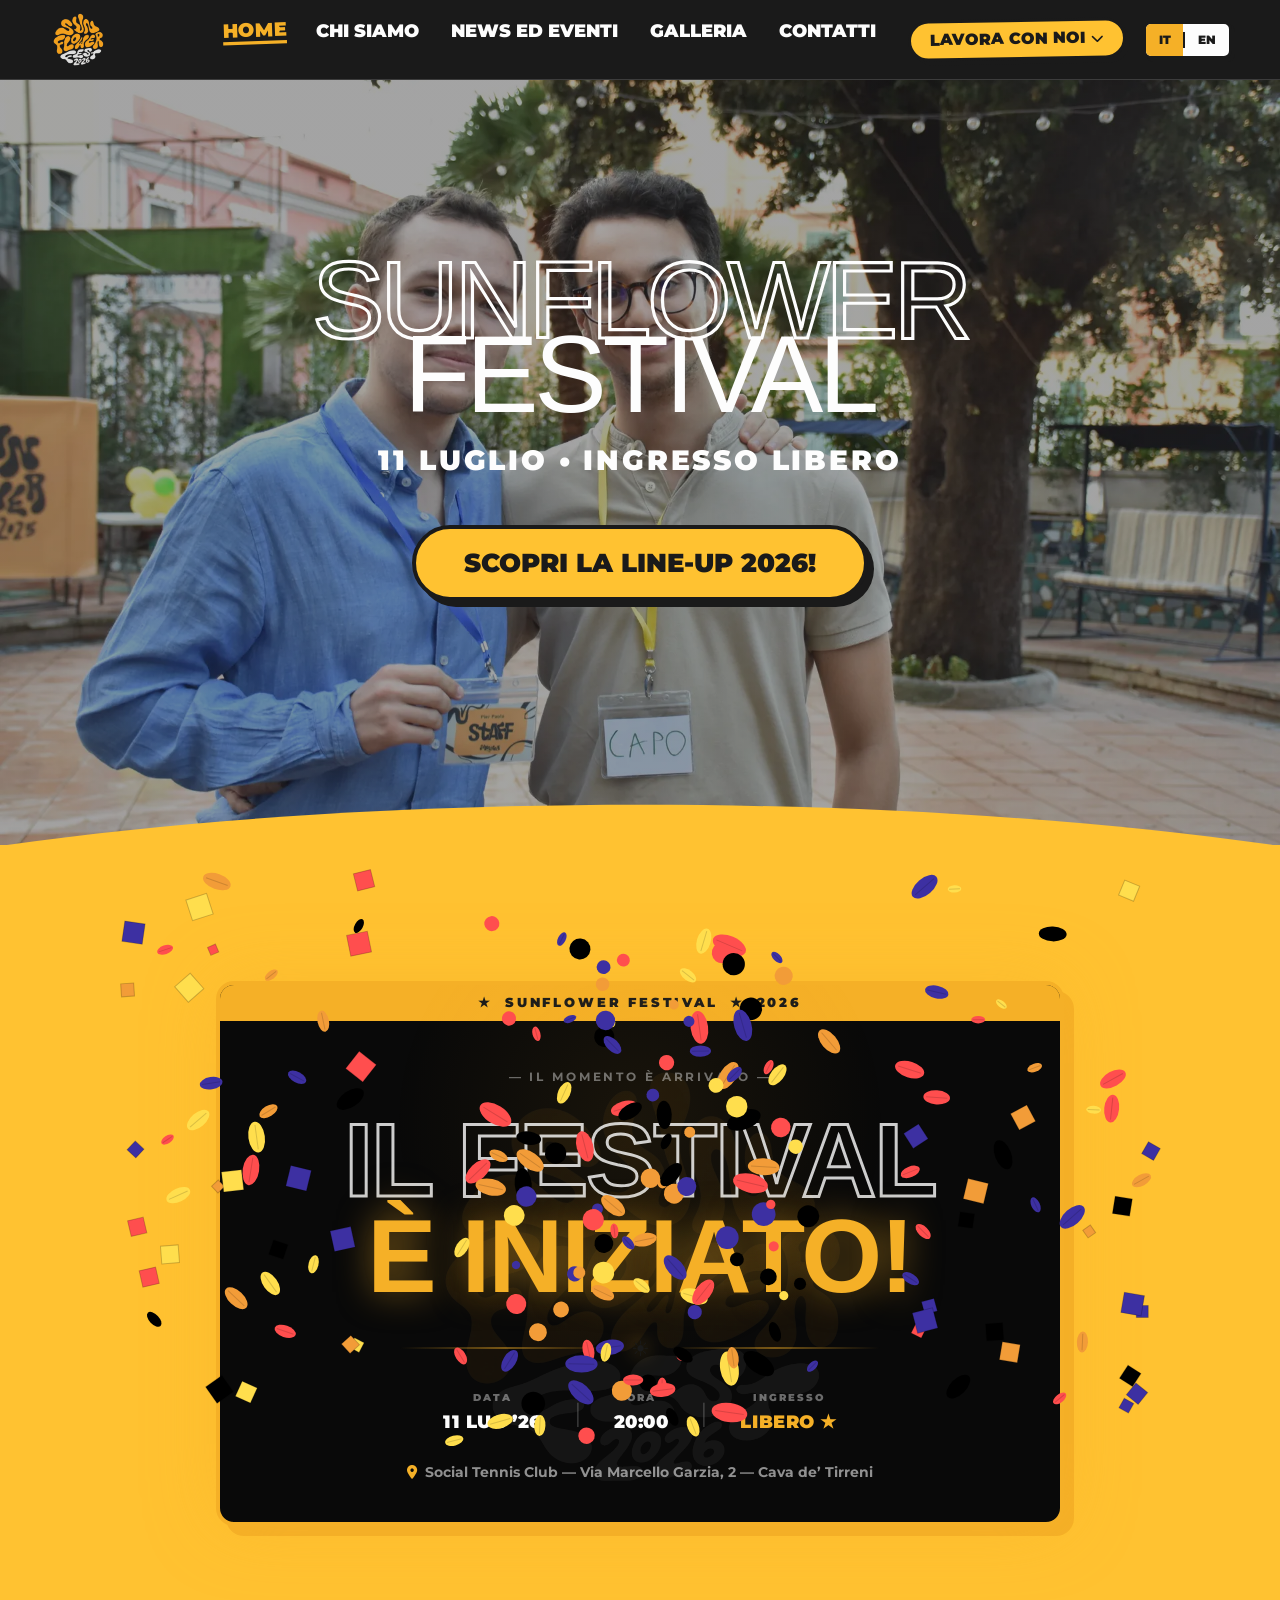
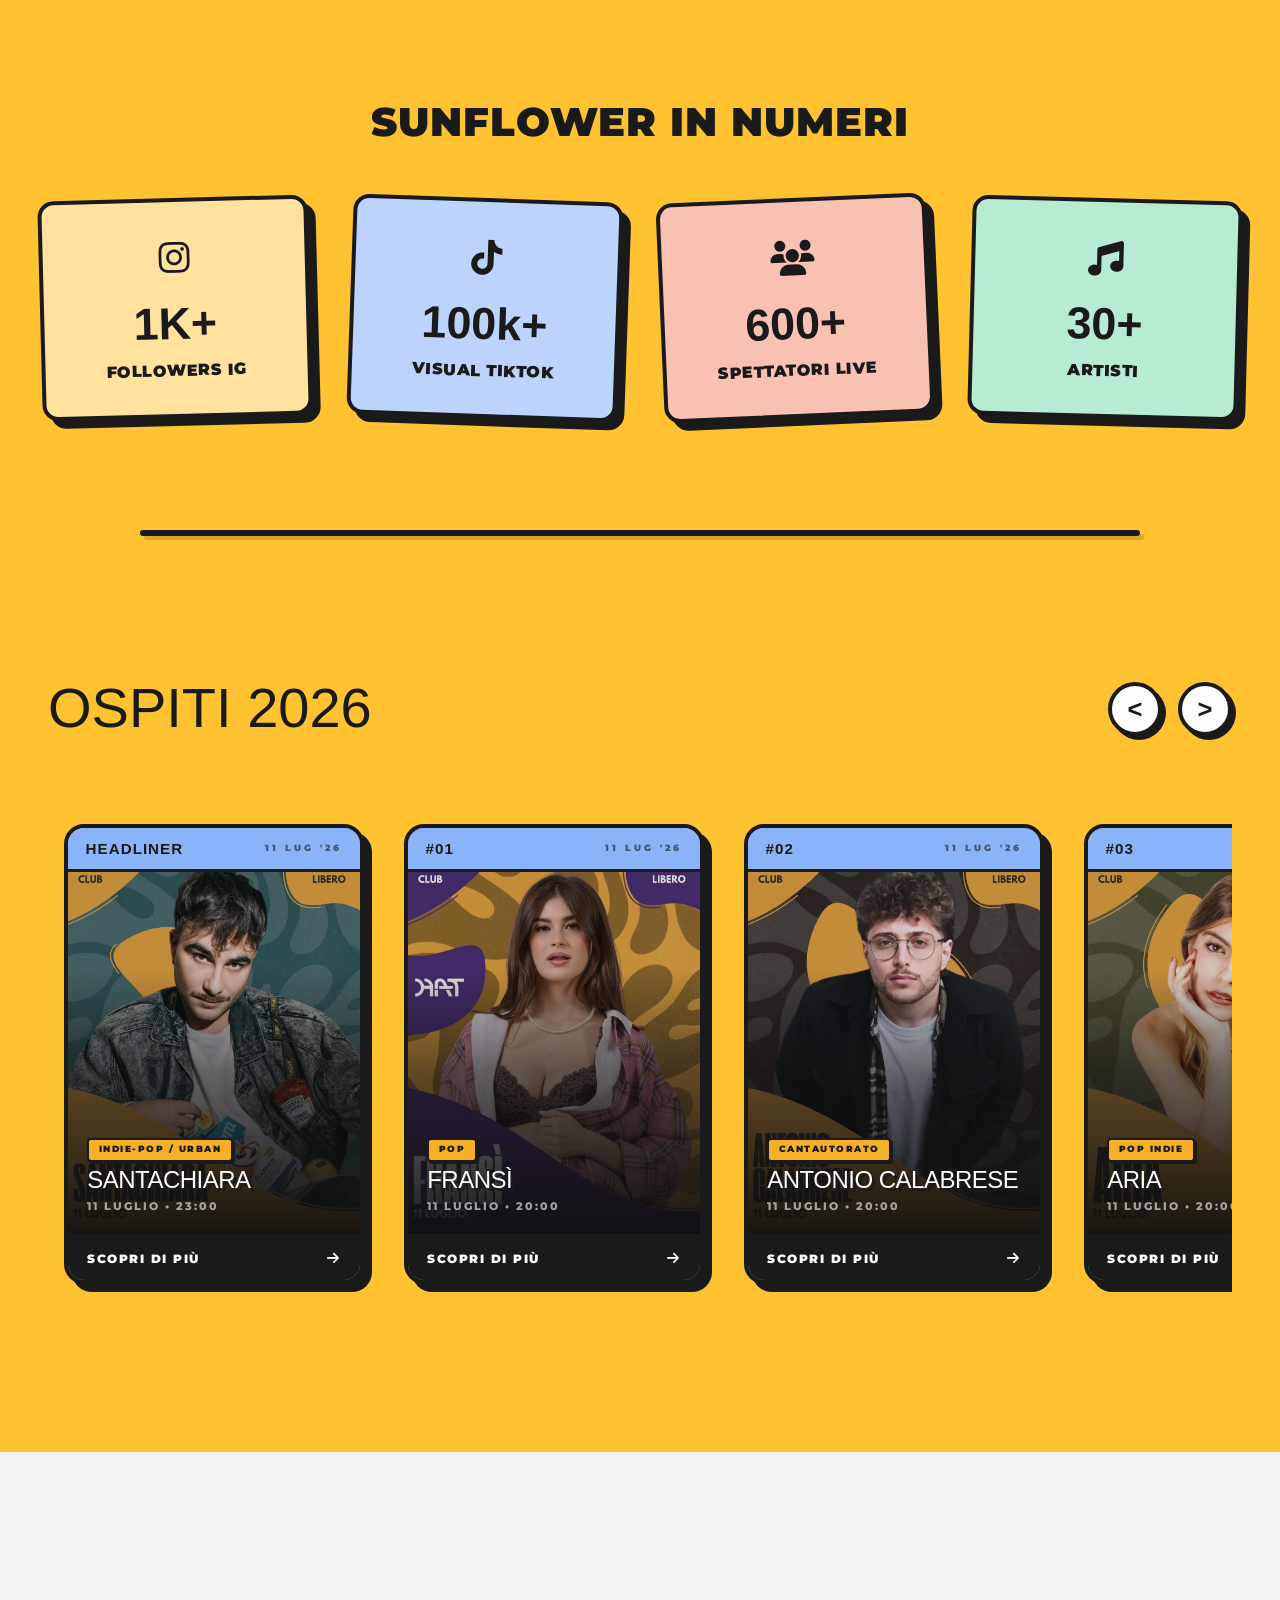
==== commit 0d1c5662: "Bug fixato" ====
--- a/index.html
+++ b/index.html
@@ -30,15 +30,15 @@
     <link rel="preconnect" href="https://cdnjs.cloudflare.com">
     <link rel="preconnect" href="https://fonts.cdnfonts.com">
     <link rel="stylesheet" href="style.css?v=30">
-    <!-- Preload hero LCP image -->
+    <!-- Precarica immagine LCP dell'hero -->
     <link rel="preload" as="image" href="assets/Foto-generali/foto1.webp" fetchpriority="high">
-    <!-- Font Awesome: non-blocking -->
+    <!-- Font Awesome: non bloccante -->
     <link rel="preload" href="https://cdnjs.cloudflare.com/ajax/libs/font-awesome/6.4.0/css/all.min.css" as="style" onload="this.onload=null;this.rel='stylesheet'">
     <noscript><link rel="stylesheet" href="https://cdnjs.cloudflare.com/ajax/libs/font-awesome/6.4.0/css/all.min.css"></noscript>
-    <!-- Google Fonts: non-blocking -->
+    <!-- Google Fonts: non bloccante -->
     <link rel="preload" href="https://fonts.googleapis.com/css2?family=Anton&family=Montserrat:wght@400;700;900&family=Great+Vibes&family=Dancing+Script&display=swap" as="style" onload="this.onload=null;this.rel='stylesheet'">
     <noscript><link href="https://fonts.googleapis.com/css2?family=Anton&family=Montserrat:wght@400;700;900&family=Great+Vibes&family=Dancing+Script&display=swap" rel="stylesheet"></noscript>
-    <!-- Monument Extended: non-blocking -->
+    <!-- Monument Extended: non bloccante -->
     <link rel="preload" href="https://fonts.cdnfonts.com/css/monument-extended" as="style" onload="this.onload=null;this.rel='stylesheet'">
     <noscript><link href="https://fonts.cdnfonts.com/css/monument-extended" rel="stylesheet"></noscript>
 
@@ -99,9 +99,9 @@
 
 
 
-    <!-- Hero Section (Clean Brutalist Style) -->
+    <!-- Sezione hero (stile brutalist pulito) -->
     <header class="home-hero">
-        <!-- Background Slider Carousel -->
+        <!-- Carosello slider di sfondo -->
         <div class="hero-slider">
             <div class="slide active"
                 style="background-image: linear-gradient(rgba(26, 26, 26, 0.4), rgba(26, 26, 26, 0.4)), url('assets/Foto-generali/foto1.webp'); background-position: center 10%;">
@@ -123,7 +123,7 @@
             </a>
         </div>
 
-        <!-- Wavy Divider -->
+        <!-- Divisore ondulato -->
         <svg class="wave-divider" viewBox="0 0 1000 100" preserveAspectRatio="none">
             <path d="M0,100 C300,0 700,0 1000,100 L1000,150 L0,150 Z" fill="var(--text-white)"></path>
         </svg>
@@ -314,13 +314,13 @@
                 <span class="lang-en">SUNFLOWER IN NUMBERS</span>
             </h2>
             <div class="stats-container">
-                <!-- Stat 1: Followers -->
+                <!-- Statistica 1: Follower -->
                 <div class="stat-box bg-yellow">
                     <div class="stat-icon"><i class="fa-brands fa-instagram"></i></div>
                     <span class="stat-num">1K+</span>
                     <span class="stat-label">Followers IG</span>
                 </div>
-                 <!-- Stat 2: Visual TIKTOK -->
+                 <!-- Statistica 2: Visual TikTok -->
                 <div class="stat-box bg-blue">
                     <div class="stat-icon"><i class="fa-brands fa-tiktok"></i></div>
                     <span class="stat-num">100k+</span>
@@ -329,7 +329,7 @@
                         <span class="lang-en">TikTok Views</span>
                     </span>
                 </div>
-                <!-- Stat 3: Spettatori Live -->
+                <!-- Statistica 3: Spettatori Live -->
                 <div class="stat-box bg-orange">
                     <div class="stat-icon"><i class="fa-solid fa-users"></i></div>
                     <span class="stat-num">600+</span>
@@ -338,7 +338,7 @@
                         <span class="lang-en">Live Attendees</span>
                     </span>
                 </div>
-                <!-- Stat 4: Artisti -->
+                <!-- Statistica 4: Artisti -->
                 <div class="stat-box bg-green">
                     <div class="stat-icon"><i class="fa-solid fa-music"></i></div>
                     <span class="stat-num">30+</span>
@@ -353,12 +353,12 @@
         <!-- Divisore Brutalista per separare le sezioni -->
         <div class="section-divider-line"></div>
 
-        <!-- Animated Background Text (Brutalist style) -->
+        <!-- Testo di sfondo animato (stile brutalist) -->
         <div class="bg-massive-text bg-text-anim">
             <span class="text-sunflower">SUNFLOWERS</span> GROUP
         </div>
 
-        <!-- Line-Up Artists Slider Section -->
+        <!-- Sezione slider artisti line-up -->
 <main id="ospiti-2026" class="artists-slider-section reveal-up">
     <div class="artists-slider-header">
         <div class="artists-title-group" style="position: relative;">
@@ -644,16 +644,16 @@
     </div>
 </main>
 
-        <!-- Modals Container (Global Overlays for Artist Info - Full-screen layout) -->
+        <!-- Contenitore modali (overlay globali per le info artista - layout a schermo intero) -->
         <div class="artist-modals-overlay" id="modals-overlay">
-            <!-- Global Floating Navigation Arrows -->
+            <!-- Frecce di navigazione fluttuanti globali -->
             <button class="global-modal-nav-btn prev-btn" aria-label="Artista precedente">
                 <i class="fa-solid fa-chevron-left"></i>
             </button>
             <button class="global-modal-nav-btn next-btn" aria-label="Artista successivo">
                 <i class="fa-solid fa-chevron-right"></i>
             </button>
-            <!-- Full-Screen ARIA -->
+            <!-- Pagina a schermo intero: ARIA -->
             <div class="artist-full-page bg-blue" id="modal-ARIA">
                 <div class="full-page-header">
                     <button class="full-page-close-btn" aria-label="Chiudi e torna alla home">
@@ -671,7 +671,7 @@
                                 <div class="placeholder-img"
                                     data-bg="assets/foto-artisti/Aria.webp"></div>
                             </div>
-                            <!-- Cute sticker details inside the media column -->
+                            <!-- Adesivi decorativi dentro la colonna media -->
                             <div class="sticker-badge badge-circle badge-yellow float-anim-2">20:00</div>
                         </div>
 
@@ -743,7 +743,7 @@
                 </div>
             </div>
 
-            <!-- Full-Screen Davide De Luca -->
+            <!-- Pagina a schermo intero: Davide De Luca -->
             <div class="artist-full-page bg-blue" id="modal-Davide De Luca">
                 <div class="full-page-header">
                     <button class="full-page-close-btn" aria-label="Chiudi e torna alla home">
@@ -832,7 +832,7 @@
                 </div>
             </div>
 
-            <!-- Full-Screen Carla Fucci -->
+            <!-- Pagina a schermo intero: Carla Fucci -->
             <div class="artist-full-page bg-blue" id="modal-Carla Fucci">
                 <div class="full-page-header">
                     <button class="full-page-close-btn" aria-label="Chiudi e torna alla home">
@@ -923,7 +923,7 @@
                 </div>
             </div>
 
-            <!-- Full-Screen Santachiara -->
+            <!-- Pagina a schermo intero: Santachiara -->
             <div class="artist-full-page bg-blue" id="modal-Santachiara">
                 <div class="full-page-header">
                     <button class="full-page-close-btn" aria-label="Chiudi e torna alla home">
@@ -1009,7 +1009,7 @@
                 </div>
             </div>
 
-            <!-- Full-Screen Secondo -->
+            <!-- Pagina a schermo intero: Secondo -->
             <div class="artist-full-page bg-blue" id="modal-Secondo">
                 <div class="full-page-header">
                     <button class="full-page-close-btn" aria-label="Chiudi e torna alla home">
@@ -1100,7 +1100,7 @@
                 </div>
             </div>
 
-            <!-- Full-Screen Lyra -->
+            <!-- Pagina a schermo intero: Lyra -->
             <div class="artist-full-page bg-blue" id="modal-Lyra">
                 <div class="full-page-header">
                     <button class="full-page-close-btn" aria-label="Chiudi e torna alla home">
@@ -1200,7 +1200,7 @@
                 </div>
             </div>
 
-            <!-- Full-Screen Dinìche -->
+            <!-- Pagina a schermo intero: Dinìche -->
             <div class="artist-full-page bg-blue" id="modal-Diniche">
                 <div class="full-page-header">
                     <button class="full-page-close-btn" aria-label="Chiudi e torna alla home">
@@ -1290,7 +1290,7 @@
                 </div>
             </div>
 
-            <!-- Full-Screen Antonio Calabrese -->
+            <!-- Pagina a schermo intero: Antonio Calabrese -->
             <div class="artist-full-page bg-blue" id="modal-Antonio Calabrese">
                 <div class="full-page-header">
                     <button class="full-page-close-btn" aria-label="Chiudi e torna alla home">
@@ -1382,7 +1382,7 @@
                 </div>
             </div>
 
-            <!-- Full-Screen Fransì -->
+            <!-- Pagina a schermo intero: Fransì -->
             <div class="artist-full-page bg-blue" id="modal-Fransi">
                 <div class="full-page-header">
                     <button class="full-page-close-btn" aria-label="Chiudi e torna alla home">
@@ -1469,26 +1469,47 @@
 
 
 
-    <!-- Map Section Shaped Like a Sunflower -->
+    <!-- Sezione mappa a forma di girasole -->
     <section class="home-map-section" id="dove-trovarci">
         <h2 class="home-map-title">
             <span class="word-dove"><span class="lang-it">DOVE</span><span class="lang-en">WHERE</span></span>
             <span class="word-trovarci"><span class="lang-it">TROVARCI</span><span class="lang-en">TO FIND US</span></span>
         </h2>
 
+        <!-- Contenitore pulsanti interattivi e informazioni -->
+        <div class="map-buttons-container" style="flex-direction: column;">
+            <div class="badge-rect map-label-badge"
+                style="transform: rotate(1deg); position: relative; display: inline-block; background-color: var(--text-white); color: var(--text-black); font-family: 'Montserrat', sans-serif; font-weight: 900; font-size: 1.25rem; padding: 0.6rem 2.5rem; border-radius: 4px; border: 3px solid var(--text-black); box-shadow: 4px 4px 0px var(--text-black); margin-bottom: 1.5rem; pointer-events: none;">
+                <img src="assets/red-pushpin.svg" alt="Pin" class="map-pin-icon">
+                Social Tennis Club • Via Marcello Garzia, 2 • Cava de' Tirreni</div>
+            <div class="map-action-buttons">
+                <a href="https://maps.google.com/?q=Social%20Tennis%20Club,%20Via%20Marcello%20Garzia,%202,%20Cava%20de%27%20Tirreni"
+                    target="_blank" class="brutalist-button bg-green"
+                    style="font-size: 1.1rem; font-weight: 900; padding: 0.8rem 1.8rem; cursor: pointer; text-decoration: none; border-radius: 8px; color: var(--text-black);">
+                    <span class="lang-it">Apri su Google Maps</span>
+                    <span class="lang-en">Open on Google Maps</span>
+                </a>
+                <button id="shrink-map" class="brutalist-button bg-blue"
+                    style="font-size: 1.1rem; font-weight: 900; padding: 0.8rem 1.8rem; cursor: pointer; border-radius: 8px;">
+                    <span class="lang-it">Chiudi Mappa</span>
+                    <span class="lang-en">Close Map</span>
+                </button>
+            </div>
+        </div>
+
         <div class="map-section-grid reveal-up">
-            <!-- Left Side: Interactive Smartphone Map Container -->
+            <!-- Lato sinistro: contenitore mappa smartphone interattivo -->
             <div class="smartphone-map-container">
             <div class="smartphone-phone-wrapper">
-                <!-- Top Notch / Dynamic Island -->
+                <!-- Tacca superiore / Dynamic Island -->
                 <div class="smartphone-top-notch"></div>
                 
-                <!-- Phone Screen -->
+                <!-- Schermo del telefono -->
                 <div class="smartphone-inner-screen">
                     
-                    <!-- 1. Home Screen (Wallpaper & Apps) -->
+                    <!-- 1. Schermata Home (sfondo e app) -->
                     <div class="smartphone-home-screen">
-                        <!-- Status Bar -->
+                        <!-- Barra di stato -->
                         <div class="smartphone-status-bar">
                             <span class="status-time">20:00</span>
                             <div class="status-icons">
@@ -1498,7 +1519,7 @@
                             </div>
                         </div>
                         
-                        <!-- iOS Style Map Widget (Primary action - occupies most of the screen) -->
+                        <!-- Widget mappa in stile iOS (azione principale - occupa la maggior parte dello schermo) -->
                         <div class="smartphone-widget map-app-trigger" style="height: 280px;">
                             <a href="#" class="sunflower-map-link" style="margin: 0; width: 100%; height: 100%; display: block; text-decoration: none;">
                                 <div class="widget-map-preview" style="flex-direction: column; justify-content: center; text-align: center; gap: 0.8rem;">
@@ -1515,13 +1536,13 @@
                                             <span class="lang-en">Click for map</span>
                                         </span>
                                     </div>
-                                    <!-- Sunflower Logo inside the map widget as a background watermark -->
+                                    <!-- Logo Sunflower dentro il widget mappa come filigrana di sfondo -->
                                     <img src="assets/loghi/logo-nobg.webp" alt="Sunflower" class="widget-watermark-logo" loading="lazy" width="180" height="180">
                                 </div>
                             </a>
                         </div>
 
-                        <!-- Grid of Apps (Docked at the bottom) -->
+                        <!-- Griglia delle app (ancorata in basso) -->
                         <div class="smartphone-apps-grid" style="margin-top: auto; margin-bottom: 1.5rem;">
                             <a href="https://www.instagram.com/sun.flower.fest/" target="_blank" rel="noopener noreferrer" class="smartphone-app">
                                 <div class="app-icon-box bg-red" style="background: linear-gradient(45deg, #f09433 0%, #e6683c 25%, #dc2743 50%, #cc2366 75%, #bc1888 100%); color: white;"><i class="fa-brands fa-instagram"></i></div>
@@ -1542,7 +1563,7 @@
                         </div>
                     </div>
                     
-                    <!-- 2. Map Screen (Iframe & App Header) -->
+                    <!-- 2. Schermata mappa (iframe e intestazione app) -->
                     <div class="smartphone-map-screen">
                         <div class="smartphone-app-header">
                             <button class="map-back-btn" aria-label="Torna alla Home">
@@ -1569,19 +1590,19 @@
                     
                 </div>
                 
-                <!-- Bottom Home Bar -->
+                <!-- Barra Home inferiore -->
                 <div class="smartphone-bottom-bar"></div>
             </div>
         </div>
         
-        <!-- Right Side: Come Raggiungerci Accordion Menu -->
+        <!-- Lato destro: menu accordion Come Raggiungerci -->
         <div class="how-to-reach-container">
             <h3 class="reach-title">
                 <span class="lang-it">COME RAGGIUNGERCI</span>
                 <span class="lang-en">HOW TO REACH US</span>
             </h3>
             
-            <!-- Brutalist ZTL Warning Banner -->
+            <!-- Banner di avviso ZTL in stile brutalist -->
             <div class="brutalist-alert-banner" style="border: 4px solid var(--text-black); background-color: var(--c-pastel-orange); color: var(--text-black); font-weight: 900; font-family: 'Montserrat', sans-serif; font-size: 0.9rem; padding: 0.8rem 1rem; border-radius: 12px; box-shadow: 4px 4px 0px var(--text-black); margin-bottom: 1.5rem; display: flex; align-items: center; gap: 0.5rem; transform: rotate(-0.5deg);">
                 <i class="fa-solid fa-triangle-exclamation" style="font-size: 1.2rem; color: var(--c-red); margin-right: 0.2rem;"></i>
                 <span>
@@ -1592,7 +1613,7 @@
             </div>
 
             <div class="brutalist-accordion">
-                <!-- Item 1: Auto e Parcheggi -->
+                <!-- Elemento 1: Auto e Parcheggi -->
                 <div class="accordion-item">
                     <button class="accordion-header" aria-label="Espandi indicazioni auto e parcheggi">
                         <span><i class="fa-solid fa-car"></i><span class="lang-it">In Auto e Parcheggi</span><span class="lang-en">By Car & Parking</span></span>
@@ -1638,7 +1659,7 @@
                     </div>
                 </div>
                 
-                <!-- Item 2: Treno -->
+                <!-- Elemento 2: Treno -->
                 <div class="accordion-item">
                     <button class="accordion-header" aria-label="Espandi indicazioni treno">
                         <span><i class="fa-solid fa-train"></i><span class="lang-it">In Treno</span><span class="lang-en">By Train</span></span>
@@ -1669,7 +1690,7 @@
                     </div>
                 </div>
 
-                <!-- Item 3: Pullman / Autobus -->
+                <!-- Elemento 3: Pullman / Autobus -->
                 <div class="accordion-item">
                     <button class="accordion-header" aria-label="Espandi indicazioni autobus">
                         <span><i class="fa-solid fa-bus"></i><span class="lang-it">In Pullman / Bus</span><span class="lang-en">By Bus</span></span>
@@ -1705,7 +1726,7 @@
                     </div>
                 </div>
 
-                <!-- Item 4: Altre Info e ZTL -->
+                <!-- Elemento 4: Altre Info e ZTL -->
                 <div class="accordion-item">
                     <button class="accordion-header" aria-label="Espandi altre indicazioni">
                         <span><i class="fa-solid fa-circle-info"></i><span class="lang-it">Altre Info</span><span class="lang-en">Other Info</span></span>
@@ -1736,33 +1757,13 @@
             </div>
         </div>
     </div>
-
-        <!-- Interactive buttons and info wrapper -->
-        <div class="map-buttons-container" style="flex-direction: column;">
-            <div class="badge-rect map-label-badge"
-                style="transform: rotate(1deg); display: inline-block; background-color: var(--text-white); color: var(--text-black); font-family: 'Montserrat', sans-serif; font-weight: 900; font-size: 1.25rem; padding: 0.6rem 2.5rem; border-radius: 4px; border: 3px solid var(--text-black); box-shadow: 4px 4px 0px var(--text-black); margin-bottom: 1.5rem; pointer-events: none;">
-                Social Tennis Club • Cava de' Tirreni</div>
-            <div class="map-action-buttons">
-                <a href="https://maps.google.com/?q=Social%20Tennis%20Club,%20Via%20Marcello%20Garzia,%202,%20Cava%20de%27%20Tirreni"
-                    target="_blank" class="brutalist-button bg-green"
-                    style="font-size: 1.1rem; font-weight: 900; padding: 0.8rem 1.8rem; cursor: pointer; text-decoration: none; border-radius: 8px; color: var(--text-black);">
-                    <span class="lang-it">Apri su Google Maps</span>
-                    <span class="lang-en">Open on Google Maps</span>
-                </a>
-                <button id="shrink-map" class="brutalist-button bg-blue"
-                    style="font-size: 1.1rem; font-weight: 900; padding: 0.8rem 1.8rem; cursor: pointer; border-radius: 8px;">
-                    <span class="lang-it">Chiudi Mappa</span>
-                    <span class="lang-en">Close Map</span>
-                </button>
-            </div>
-        </div>
     </section>
 
 
 
-    <!-- Site Footer -->
+    <!-- Footer del sito -->
     <footer class="site-footer">
-        <!-- Wavy Divider at the top of the footer (concave valley style) -->
+        <!-- Divisore ondulato in cima al footer (stile valle concava) -->
         <svg class="footer-wave-divider" viewBox="0 0 1000 100" preserveAspectRatio="none">
             <path d="M0,0 C300,100 700,100 1000,0 L1000,100 L0,100 Z" fill="var(--c-yellow)"></path>
             <path d="M0,0 C300,100 700,100 1000,0" fill="none" stroke="var(--text-black)" stroke-width="8"></path>
@@ -1770,7 +1771,7 @@
 
         <div class="footer-container">
 
-            <!-- Left Column: Contacts -->
+            <!-- Colonna sinistra: contatti -->
             <div class="footer-col footer-contacts">
                 <h3>
                     <span class="lang-it">Contatti</span>
@@ -1795,7 +1796,7 @@
                 <p>P. Iva: 06366340658</p>
             </div>
 
-            <!-- Middle Column: Logo & Realization -->
+            <!-- Colonna centrale: logo e realizzazione -->
             <div class="footer-col footer-brand">
                 <p class="realization-text">
                     <span class="lang-it">Il Sunflower Fest è realizzato dall'associazione culturale<br><strong>SUNFLOWERS GROUP APS</strong></span>
@@ -1819,7 +1820,7 @@
                 </div>
             </div>
 
-            <!-- Right Column: Socials & Policies -->
+            <!-- Colonna destra: social e norme -->
             <div class="footer-col footer-socials">
                 <h3>SOCIAL</h3>
                 <div class="social-icons">
@@ -1863,7 +1864,7 @@
 
         </div>
 
-        <!-- Bottom Developer Credit -->
+        <!-- Credito sviluppatore in fondo -->
         <div class="footer-bottom">
             <div class="developer-credit">
             <span class="lang-it">Sito web a cura di</span><span class="lang-en">Website by</span> <a href="https://ianyydevs.altervista.org/" target="_blank">IANYDEVS</a>
--- a/style.css
+++ b/style.css
@@ -1,22 +1,22 @@
 :root {
-    /* New Vibrant Instagram Palette */
+    /* Nuova palette vivace stile Instagram */
     --c-blue: #d6e8f0;
     --c-grey: #a0a6a9;
     --c-red: #d15654;
     --c-peach: #ffa270;
     --c-green: #b6cdae;
     --c-purple: #e0bdf6;
-    --c-yellow: #f5b027; /* the accent blob color */
+    --c-yellow: #f5b027; /* il colore della macchia d'accento */
     
-    /* Pastel colors derived from user's image swatches */
-    --c-pastel-orange: #f9c1b1;  /* from #E95027 */
-    --c-pastel-yellow: #ffe29e;  /* from #FFC231 */
-    --c-pastel-blue: #bcd4fc;    /* from #4988F1 */
-    --c-pastel-green: #b7ecd3;   /* from #20A357 */
-    --c-pastel-brown: #dfc9b8;   /* from #997052 */
-    --c-pastel-pink: #fbc4db;    /* from #F377A9 */
-    --c-pastel-cream: #faf8ee;   /* from #F3EFD6 */
-    --c-pastel-grey: #e2e5e6;    /* from #2D2C2C */
+    /* Colori pastello derivati dai campioni immagine dell'utente */
+    --c-pastel-orange: #f9c1b1;  /* da #E95027 */
+    --c-pastel-yellow: #ffe29e;  /* da #FFC231 */
+    --c-pastel-blue: #bcd4fc;    /* da #4988F1 */
+    --c-pastel-green: #b7ecd3;   /* da #20A357 */
+    --c-pastel-brown: #dfc9b8;   /* da #997052 */
+    --c-pastel-pink: #fbc4db;    /* da #F377A9 */
+    --c-pastel-cream: #faf8ee;   /* da #F3EFD6 */
+    --c-pastel-grey: #e2e5e6;    /* da #2D2C2C */
     
     --text-black: #1a1a1a;
     --text-white: #fdfdfd;
@@ -41,10 +41,10 @@
     font-family: 'Montserrat', sans-serif;
     color: var(--text-black);
     line-height: 1.4;
-    padding-top: 80px; /* Space for fixed navbar */
-}
-
-/* --- BRAND TYPOGRAPHY UTILITIES --- */
+    padding-top: 80px; /* Spazio per la navbar fissa */
+}
+
+/* --- UTILITY TIPOGRAFICHE DEL BRAND --- */
 .text-sunflower {
     font-family: 'Monument Extended', sans-serif;
     font-weight: 400;
@@ -62,7 +62,7 @@
     letter-spacing: 0.01em;
 }
 
-/* --- NAVIGATION BAR --- */
+/* --- BARRA DI NAVIGAZIONE --- */
 .main-nav {
     position: fixed;
     top: 0;
@@ -79,7 +79,7 @@
     transition: background-color 0.4s ease, border-color 0.4s ease, backdrop-filter 0.4s ease, -webkit-backdrop-filter 0.4s ease;
 }
 
-/* Glassmorphism navbar state when over hero slide */
+/* Stato navbar in glassmorphism quando sovrapposta alla slide hero */
 .main-nav.transparent-nav {
     background-color: var(--text-black);
     backdrop-filter: none;
@@ -177,8 +177,8 @@
 }
 
 
-/* --- NAVBAR DROPDOWN & PAGE CURTAIN TRANSITIONS --- */
-/* Page Curtain style */
+/* --- TRANSIZIONI DROPDOWN NAVBAR E TENDINA DI PAGINA --- */
+/* Stile della tendina di pagina */
 .page-curtain {
     display: none !important;
     position: fixed;
@@ -187,7 +187,7 @@
     width: 100vw;
     height: 100vh;
     background-color: var(--text-black);
-    z-index: 100000; /* Must overlay everything, including navbar */
+    z-index: 100000; /* Deve sovrapporsi a tutto, inclusa la navbar */
     display: flex;
     flex-direction: column;
     justify-content: center;
@@ -256,7 +256,7 @@
 }
 
 
-/* --- CURTAIN CURSIVE TEXT TYPEWRITER EFFECT --- */
+/* --- EFFETTO MACCHINA DA SCRIVERE PER IL TESTO CORSIVO DELLA TENDINA --- */
 .curtain-cursive-text {
     font-family: 'Dancing Script', cursive;
     font-size: 8.5rem;
@@ -330,7 +330,7 @@
     }
 }
 
-/* Dropdown style matching brutalist theme */
+/* Stile del dropdown coerente con il tema brutalist */
 .nav-dropdown {
     position: relative;
     display: inline-block;
@@ -370,7 +370,7 @@
     text-decoration: none;
 }
 
-/* Navbar active hover Chevron rot */
+/* Rotazione dello chevron su hover/attivo della navbar */
 @media (hover: hover) {
     .nav-dropdown:hover .dropdown-trigger i {
         transform: rotate(180deg);
@@ -385,7 +385,7 @@
     transform: rotate(180deg);
 }
 
-/* Glassmorphism navbar trigger state */
+/* Stato del trigger navbar in glassmorphism */
 .main-nav.transparent-nav .nav-dropdown .dropdown-trigger {
     background-color: #FFC231;
     color: var(--text-black);
@@ -393,7 +393,7 @@
     box-shadow: 4px 4px 0px var(--text-black);
 }
 
-/* Clicked/open state: white with black outline, overrides hover and transparent-nav */
+/* Stato cliccato/aperto: bianco con contorno nero, sovrascrive hover e transparent-nav */
 .nav-links .nav-dropdown.active .dropdown-trigger,
 .main-nav.transparent-nav .nav-dropdown.active .dropdown-trigger {
     background-color: var(--text-white) !important;
@@ -402,7 +402,7 @@
     box-shadow: 4px 4px 0px var(--text-black) !important;
 }
 
-/* Dropdown Menu block */
+/* Blocco del menu a tendina */
 .dropdown-content {
     display: none;
     position: absolute;
@@ -419,7 +419,7 @@
     text-align: left;
 }
 
-/* Bridge hover gap between trigger and content */
+/* Ponte per colmare lo spazio hover tra trigger e contenuto */
 .dropdown-content::before {
     content: '';
     position: absolute;
@@ -431,12 +431,12 @@
     z-index: -1;
 }
 
-/* Support active state toggle on all screen sizes */
+/* Supporta il toggle dello stato attivo su tutte le dimensioni di schermo */
 .nav-dropdown.active .dropdown-content {
     display: block;
 }
 
-/* Hover on desktop */
+/* Hover su desktop */
 @media (min-width: 992px) {
     .nav-dropdown:hover .dropdown-content {
         display: block;
@@ -524,7 +524,7 @@
     margin: 1.2rem 0;
 }
 
-/* Mobile Dropdown styles */
+/* Stili del dropdown su mobile */
 @media (max-width: 768px) {
     .nav-links .nav-dropdown {
         width: 100%;
@@ -565,23 +565,23 @@
         }
     }
 
-    .nav-links .nav-dropdown.active .dropdown-trigger {
-        background: none;
-        color: var(--text-white);
+    .nav-links .nav-dropdown.active .dropdown-trigger,
+    .main-nav.transparent-nav .nav-dropdown.active .dropdown-trigger {
+        background-color: var(--text-white);
+        color: var(--text-black);
+        border-radius: 50px;
+        padding: 0.5rem 1.5rem;
+        box-shadow: 4px 4px 0px var(--text-black);
         transform: rotate(-2deg) scale(1.05);
-        text-shadow: 3px 3px 0px var(--text-black);
-    }
-    
-    /* Make transparent mobile menu trigger act correctly */
+        text-shadow: none;
+    }
+
+    /* Fa comportare correttamente il trigger del menu mobile trasparente */
     .main-nav.transparent-nav .nav-dropdown .dropdown-trigger {
         background: none;
         color: var(--text-black);
         border: none;
         box-shadow: none;
-    }
-
-    .main-nav.transparent-nav .nav-dropdown.active .dropdown-trigger {
-        color: var(--text-white);
     }
     
     .dropdown-content {
@@ -595,7 +595,7 @@
         margin: 0.5rem auto 0 auto;
         border-radius: 12px;
         background-color: var(--bg-white, #f4f4f4);
-        /* Smooth expand instead of display toggle */
+        /* Espansione fluida invece del toggle display */
         display: block;
         max-height: 0;
         overflow: hidden;
@@ -611,7 +611,7 @@
     }
 }
 
-/* --- COMMON PAGE HEADERS --- */
+/* --- INTESTAZIONI COMUNI DI PAGINA --- */
 .page-header {
     background-color: var(--text-black);
     padding: 3rem 2rem;
@@ -640,7 +640,7 @@
     z-index: 2;
 }
 
-/* --- HOMEPAGE CONTENT --- */
+/* --- CONTENUTO HOMEPAGE --- */
 .full-width-wrapper {
     width: 100%;
     position: relative;
@@ -696,14 +696,14 @@
 .torn-paper-large {
     width: 100%;
     aspect-ratio: 1;
-    background-color: var(--c-blue); /* Can be overridden inline */
+    background-color: var(--c-blue); /* Può essere sovrascritto inline */
     border-radius: 40% 60% 70% 30% / 40% 50% 60% 50%;
     display: flex;
     justify-content: center;
     align-items: center;
     overflow: hidden;
     box-shadow: inset 0 0 0 15px white;
-    padding: 15px; /* space for the white border */
+    padding: 15px; /* spazio per il bordo bianco */
 }
 
 .torn-paper-large.shape-2 { border-radius: 60% 40% 30% 70% / 50% 60% 40% 50%; }
@@ -717,7 +717,7 @@
     background-position: center;
 }
 
-/* --- GALLERY MASONRY --- */
+/* --- GALLERIA A MASONRY --- */
 .gallery-container {
     padding: 4rem 2rem;
     max-width: 1400px;
@@ -736,7 +736,7 @@
     width: 100%;
     height: auto;
     aspect-ratio: auto;
-    padding-bottom: 100%; /* For some square ones */
+    padding-bottom: 100%; /* Per alcune versioni quadrate */
 }
 
 .gallery-item.tall .torn-paper-frame { padding-bottom: 150%; }
@@ -753,7 +753,7 @@
 }
 
 
-/* --- GRID CONTAINER (EDIZIONE 2026) --- */
+/* --- CONTENITORE GRIGLIA (EDIZIONE 2026) --- */
 .grid-container {
     display: grid;
     grid-template-columns: repeat(3, 1fr);
@@ -763,7 +763,7 @@
     margin: 0 auto;
 }
 
-/* Base Card */
+/* Card base */
 .festival-card {
     position: relative;
     aspect-ratio: 4 / 5;
@@ -774,7 +774,7 @@
     padding: 0;
 }
 
-/* Background Colors */
+/* Colori di sfondo */
 .bg-blue { background-color: var(--c-blue); }
 .bg-grey { background-color: var(--c-grey); }
 .bg-red { background-color: var(--c-red); }
@@ -782,7 +782,7 @@
 .bg-green { background-color: var(--c-green); }
 .bg-purple { background-color: var(--c-purple); }
 
-/* Card Top Section */
+/* Sezione superiore della card */
 .card-top {
     display: flex;
     justify-content: space-between;
@@ -829,7 +829,7 @@
     position: absolute; top: -2.5rem; right: -2.5rem; width: 120px; height: 120px; fill: var(--c-yellow); z-index: 1;
 }
 
-/* Image Section & Torn Paper Effect */
+/* Sezione immagine ed effetto carta strappata */
 .image-section {
     position: absolute;
     top: 15%; left: 0; width: 100%; height: 60%;
@@ -861,7 +861,7 @@
 
 .torn-paper-frame:hover { transform: scale(1.05); }
 
-/* Scale frame when card is hovered */
+/* Scala il frame quando la card è in hover */
 .festival-card:hover .torn-paper-frame {
     transform: scale(1.05);
 }
@@ -875,7 +875,7 @@
     transition: transform 2s ease;
 }
 
-/* Card Bottom Section (Yellow Wave + Text) */
+/* Sezione inferiore della card (onda gialla + testo) */
 .card-bottom {
     position: absolute; bottom: 0; width: 100%; height: 35%;
     z-index: 10; display: flex; flex-direction: column; justify-content: flex-end;
@@ -899,12 +899,12 @@
 }
 .artist-date { font-family: 'Montserrat', sans-serif; font-size: 1.1rem; font-weight: 900; }
 
-/* Placeholder Gradient Images */
+/* Immagini placeholder con gradiente */
 .img-angie { background: linear-gradient(45deg, #111, #333); }
 .img-daria { background: linear-gradient(135deg, #222, #444); }
 .img-mercanti { background: linear-gradient(225deg, #333, #555); }
 
-/* Animations */
+/* Animazioni */
 .reveal-up {
     opacity: 0;
     transform: translateY(70px) scale(0.95);
@@ -955,7 +955,7 @@
     50% { transform: translateY(-15px) rotate(5deg); }
 }
 
-/* --- MEGA HERO & HOMEPAGE ENHANCEMENTS --- */
+/* --- MEGA HERO E MIGLIORIE HOMEPAGE --- */
 .home-body { padding-top: 80px; }
 .home-hero {
     position: relative;
@@ -1001,7 +1001,7 @@
 
 .hero-content {
     position: relative;
-    z-index: 20; /* Ensures the button floats above the wave if they overlap */
+    z-index: 20; /* Assicura che il pulsante resti sopra l'onda in caso di sovrapposizione */
     max-width: 800px;
 }
 
@@ -1052,7 +1052,7 @@
     display: block;
 }
 
-/* Brutalist Button */
+/* Pulsante in stile brutalist */
 .brutalist-button {
     display: inline-block;
     font-family: 'Montserrat', sans-serif;
@@ -1081,7 +1081,7 @@
     box-shadow: 2px 2px 0px var(--text-black);
 }
 
-/* Stickers & Badges */
+/* Adesivi e badge */
 .sticker {
     position: absolute;
     z-index: 20;
@@ -1104,9 +1104,9 @@
     line-height: 1;
     clip-path: polygon(50% 0%, 61% 35%, 98% 35%, 68% 57%, 79% 91%, 50% 70%, 21% 91%, 32% 57%, 2% 35%, 39% 35%);
     transform: rotate(15deg);
-    border: 4px solid var(--text-black); /* Clip path doesn't support border well, but keeping for logic */
-}
-/* Simulate border for starburst using drop-shadow filter on parent if needed, for now just flat is fine */
+    border: 4px solid var(--text-black); /* Il clip-path non gestisce bene il bordo, ma lo manteniamo per logica */
+}
+/* Simula un bordo per la stella usando il filtro drop-shadow sul parent se necessario, per ora va bene piatto */
 
 .badge-circle {
     width: 100px;
@@ -1138,7 +1138,7 @@
     font-weight: 900;
     font-size: 1.1rem;
     box-shadow: 0 2px 5px rgba(0,0,0,0.1);
-    /* simulate torn tape edge */
+    /* simula il bordo di nastro strappato */
     clip-path: polygon(0% 5%, 100% 0%, 95% 95%, 5% 100%);
 }
 
@@ -1149,7 +1149,7 @@
 .badge-yellow { background-color: var(--c-yellow); color: var(--text-black); }
 .badge-red { background-color: var(--c-red); color: var(--text-black); }
 
-/* Marquee */
+/* Testo scorrevole */
 .marquee {
     width: 100%;
     overflow: hidden;
@@ -1173,10 +1173,10 @@
     padding: 0 2rem;
 }
 
-/* Wavy Divider */
+/* Divisore ondulato */
 .wave-divider {
     position: absolute;
-    bottom: -1px; /* fix subpixel rendering gap */
+    bottom: -1px; /* corregge il gap di rendering sui subpixel */
     left: 0;
     width: 100%;
     height: 55px;
@@ -1189,7 +1189,7 @@
     transform: rotate(180deg);
 }
 
-/* Massive Background Text */
+/* Testo di sfondo enorme */
 .bg-massive-text {
     position: absolute;
     top: 50%;
@@ -1209,7 +1209,7 @@
     color: transparent;
 }
 
-/* Helpers */
+/* Classi di supporto */
 .bg-yellow { background-color: var(--c-yellow); }
 
 @keyframes marquee-scroll {
@@ -1221,7 +1221,7 @@
     100% { transform: rotate(360deg); }
 }
 
-/* --- SITE FOOTER --- */
+/* --- FOOTER DEL SITO --- */
 .site-footer {
     background-color: var(--text-black);
     color: var(--text-white);
@@ -1231,7 +1231,7 @@
     overflow-x: hidden;
 }
 
-/* Footer Wave Divider SVG */
+/* SVG divisore ondulato del footer */
 .footer-wave-divider {
     position: absolute;
     top: -79px;
@@ -1490,7 +1490,7 @@
 
 
 
-/* --- COUNTDOWN --- */
+/* --- CONTO ALLA ROVESCIA --- */
 .countdown-section {
     background-color: var(--text-white);
     padding: 6rem 2rem 2rem 2rem;
@@ -1582,7 +1582,7 @@
 }
 
 
-/* ===== TODAY-FESTIVAL CARD ===== */
+/* ===== CARD "OGGI E' IL FESTIVAL" ===== */
 
 #today-festival-message {
     max-width: 780px;
@@ -1858,7 +1858,7 @@
     .today-location > i { font-size: 2.5rem; }
 }
 
-/* ===== SF CELEBRATION PANEL ===== */
+/* ===== PANNELLO DI CELEBRAZIONE SF ===== */
 
 .sf-cel-scene {
     position: relative;
@@ -1898,7 +1898,7 @@
     100% { opacity: 1; transform: perspective(1200px) rotateX(0)     translateY(0)     scale(1);    }
 }
 
-/* ─── Top strip ─── */
+/* ─── Striscia superiore ─── */
 .sf-cel-top-strip {
     background: var(--c-yellow);
     color: var(--text-black);
@@ -1934,7 +1934,7 @@
     100% { opacity: 1; transform: scaleX(1); }
 }
 
-/* ─── Body ─── */
+/* ─── Corpo ─── */
 .sf-cel-body {
     padding: 3rem 3.5rem 2.5rem;
     display: flex;
@@ -1955,7 +1955,7 @@
     pointer-events: none;
 }
 
-/* ─── Eyebrow ─── */
+/* ─── Sopratitolo ─── */
 .sf-cel-eyebrow {
     font-size: 0.72rem;
     font-weight: 700;
@@ -1967,7 +1967,7 @@
 }
 .sf-cel-eyebrow > span { display: inline; }
 
-/* ─── Headline ─── */
+/* ─── Titolo ─── */
 .sf-cel-headline {
     line-height: 0.92;
     animation: sf-cel-fade-up 0.7s ease 1.05s both;
@@ -1999,7 +1999,7 @@
     100% { text-shadow: 0 0 80px rgba(245,176,39,.9), 0 0 140px rgba(245,176,39,.4); }
 }
 
-/* ─── Divider ─── */
+/* ─── Divisore ─── */
 .sf-cel-divider {
     display: flex;
     align-items: center;
@@ -2023,7 +2023,7 @@
     100% { transform: rotate(360deg); }
 }
 
-/* ─── Details row ─── */
+/* ─── Riga dettagli ─── */
 .sf-cel-details {
     display: flex;
     align-items: center;
@@ -2060,7 +2060,7 @@
     line-height: 1;
 }
 
-/* ─── Venue ─── */
+/* ─── Luogo ─── */
 .sf-cel-venue {
     font-size: 0.85rem;
     font-weight: 700;
@@ -2109,7 +2109,7 @@
     50%       { box-shadow: 0 0 65px rgba(245,176,39,.85), 6px 6px 0px rgba(245,176,39,.55); }
 }
 
-/* ─── Bottom marquee strip ─── */
+/* ─── Striscia scorrevole in basso ─── */
 .sf-cel-bottom-strip {
     background: var(--c-yellow);
     color: var(--text-black);
@@ -2132,7 +2132,7 @@
     100% { transform: translateX(-50%); }
 }
 
-/* ─── Shared keyframes ─── */
+/* ─── Keyframes condivisi ─── */
 @keyframes sf-cel-fade-up {
     0%   { opacity: 0; transform: translateY(22px); }
     100% { opacity: 1; transform: translateY(0);    }
@@ -2149,9 +2149,9 @@
     .sf-cel-venue      { font-size: 0.78rem; text-align: center; flex-direction: column; }
 }
 
-/* ===== SF MEGA TICKET — Enhanced Design ===== */
-
-/* Screen flash burst on ticket reveal */
+/* ===== SF MEGA TICKET — Design Migliorato ===== */
+
+/* Lampo a schermo intero alla comparsa del ticket */
 .sf-screen-flash {
     position: fixed;
     top: 0; left: 0; width: 100vw; height: 100vh;
@@ -2182,7 +2182,7 @@
 }
 
 
-/* --- STATS SECTION --- */
+/* --- SEZIONE STATISTICHE --- */
 .stats-section {
     background-color: var(--text-white);
     padding: 4rem 2rem 6rem 2rem;
@@ -2303,12 +2303,12 @@
     box-shadow: 4px 4px 0px rgba(0, 0, 0, 0.15);
 }
 
-/* --- SPOTIFY MINI PLAYER --- */
+/* --- MINI PLAYER SPOTIFY --- */
 .spotify-player-container {
     position: fixed;
     bottom: 20px;
     right: 20px;
-    width: 380px; /* Increased to 380px to prevent control squeezing */
+    width: 380px; /* Aumentato a 380px per evitare che i controlli si schiaccino */
     height: 90px;
     z-index: 10000;
     border-radius: 12px;
@@ -2359,7 +2359,7 @@
 
 
 
-/* --- MAP SECTION --- */
+/* --- SEZIONE MAPPA --- */
 .map-section {
     background-color: var(--c-peach);
     padding: 6rem 2rem;
@@ -2396,9 +2396,9 @@
     display: block;
 }
 
-/* Responsive Styles */
-
-/* Menu Toggle Button (hidden on desktop) */
+/* Stili responsive */
+
+/* Pulsante toggle menu (nascosto su desktop) */
 .menu-toggle {
     display: none;
     width: 44px;
@@ -2443,7 +2443,7 @@
         background-color 0.3s ease;
 }
 
-/* Morph hamburger → X */
+/* Trasforma l'hamburger in una X */
 .menu-toggle.active span:nth-child(1) {
     transform: translateY(9px) rotate(45deg);
 }
@@ -2455,7 +2455,7 @@
     transform: translateY(-9px) rotate(-45deg);
 }
 
-/* Scroll lock when mobile menu is open */
+/* Blocco dello scroll quando il menu mobile e' aperto */
 body.menu-open {
     overflow: hidden;
 }
@@ -2480,7 +2480,7 @@
 }
 
 @media (max-width: 768px) {
-    /* Main Navigation Mobile Custom Overlay */
+    /* Overlay personalizzato della navigazione mobile */
     .main-nav {
         padding: 0 1.5rem;
         height: 70px;
@@ -2588,7 +2588,7 @@
         text-decoration: none;
     }
 
-    /* Staggered entrance: links slide in when menu opens */
+    /* Ingresso scaglionato: i link scorrono all'apertura del menu */
     .nav-links > a,
     .nav-links .nav-dropdown {
         opacity: 0;
@@ -2610,7 +2610,7 @@
     .nav-links.active > a:nth-child(5) { transition-delay: 0.32s; }
     .nav-links.active .nav-dropdown    { transition-delay: 0.38s; }
 
-    /* Force mobile menu overlay links to be black even if parent navbar is transparent */
+    /* Forza i link del menu mobile a essere neri anche se la navbar madre e' trasparente */
     .main-nav.transparent-nav .nav-links a {
         color: var(--text-black);
     }
@@ -2621,7 +2621,7 @@
         text-shadow: none !important;
     }
     
-    /* Hero Section Mobile Improvements */
+    /* Miglioramenti mobile della sezione hero */
     .home-hero .sticker {
         font-size: 0.8rem;
     }
@@ -2670,7 +2670,7 @@
         box-shadow: 4px 4px 0px var(--text-black);
     }
     
-    /* Countdown Mobile Adjustments */
+    /* Adattamenti mobile del conto alla rovescia */
     .countdown-section {
         padding: 4rem 1rem 2rem 1rem;
     }
@@ -2698,7 +2698,7 @@
         font-size: 0.8rem;
     }
     
-    /* Info Blocks Mobile Layout */
+    /* Layout mobile dei blocchi informativi */
     .info-section {
         padding: 3rem 1rem;
         gap: 3rem;
@@ -2724,7 +2724,7 @@
         padding: 0.2rem 1.2rem;
     }
     
-    /* Line-up Grid Mobile Adjustments */
+    /* Adattamenti mobile della griglia line-up */
     .grid-container { 
         grid-template-columns: 1fr; 
         gap: 2rem;
@@ -2743,21 +2743,21 @@
         font-size: 0.95rem;
     }
     .artist-name { 
-        font-size: 2.6rem; /* Avoid text wrapping / clipping issues on mobile */
+        font-size: 2.6rem; /* Evita problemi di a-capo/taglio del testo su mobile */
     }
     
-    /* Vibes Archive Gallery */
+    /* Galleria archivio vibes */
     .gallery-container { 
         column-count: 1; 
         padding: 2rem 1rem;
     }
     
-    /* Footer logo adjustments on Mobile */
+    /* Adattamenti del logo footer su mobile */
     .footer-logo {
         font-size: 3.5rem;
     }
     
-    /* Map Container */
+    /* Contenitore mappa */
     .map-section {
         padding: 4rem 1rem;
     }
@@ -2785,7 +2785,7 @@
         height: 350px;
     }
     
-    /* Collapsible Spotify Player on Mobile */
+    /* Player Spotify richiudibile su mobile */
     .spotify-player-container {
         right: 15px;
         bottom: 15px;
@@ -2794,7 +2794,7 @@
         width: calc(100% - 30px);
     }
     
-    /* Footer Mobile Layout */
+    /* Layout mobile del footer */
     .footer-container {
         flex-direction: column;
         align-items: center;
@@ -2807,18 +2807,18 @@
         text-align: center;
     }
 
-    /* Anchor links: leave space for fixed nav */
+    /* Link con ancora: lascia spazio per la nav fissa */
     :target {
         scroll-margin-top: 80px;
     }
 
-    /* Bigger tap targets for footer links */
+    /* Aree di tocco piu' grandi per i link del footer */
     .footer-socials a {
         padding: 0.5rem;
         -webkit-tap-highlight-color: transparent;
     }
 
-    /* Active link indicator in yellow mobile menu */
+    /* Indicatore del link attivo nel menu mobile giallo */
     .nav-links > a.active {
         color: var(--text-white);
         position: relative;
@@ -2836,7 +2836,7 @@
     }
 }
 
-/* --- INTERACTIVE PHOTO (VIBRANT HOVER EFFECT) --- */
+/* --- FOTO INTERATTIVA (EFFETTO HOVER VIVACE) --- */
 .interactive-photo {
     position: relative;
     cursor: pointer;
@@ -2859,7 +2859,7 @@
     filter: brightness(1.05) contrast(1.1) saturate(1.2);
 }
 
-/* --- VIGNETTE PLACEHOLDERS FOR USER IMAGES --- */
+/* --- PLACEHOLDER CON VIGNETTATURA PER IMMAGINI UTENTE --- */
 .img-association {
     background-color: var(--c-peach);
     background-image: url('assets/loghi/logo_ass.png'), linear-gradient(45deg, #ffa270, #f5b027);
@@ -2870,7 +2870,7 @@
     background-image: url('assets/slide3.png'), linear-gradient(135deg, #d15654, #ff6b6b);
 }
 
-/* --- CONTACT INFO CARD --- */
+/* --- CARD INFORMAZIONI DI CONTATTO --- */
 .contact-info-card {
     position: relative;
     background-color: var(--c-yellow);
@@ -2905,7 +2905,7 @@
     z-index: 10;
 }
 
-/* Contact Button Links inside Recapiti Card */
+/* Link pulsante di contatto dentro la card recapiti */
 .contact-btn-link:hover {
     transform: translate(-3px, -3px) !important;
     box-shadow: 6px 6px 0px var(--text-black) !important;
@@ -2917,7 +2917,7 @@
     box-shadow: 1px 1px 0px var(--text-black) !important;
 }
 
-/* --- SUNFLOWER MAP SECTION --- */
+/* --- SEZIONE MAPPA SUNFLOWER --- */
 .home-map-section {
     background-color: var(--bg-white);
     padding: 6rem 2rem 8rem 2rem;
@@ -2972,7 +2972,7 @@
     overflow: hidden;
 }
 
-/* Notch */
+/* Tacca */
 .smartphone-top-notch {
     content: "";
     position: absolute;
@@ -2987,7 +2987,7 @@
     pointer-events: none;
 }
 
-/* Home Bar */
+/* Barra Home */
 .smartphone-bottom-bar {
     content: "";
     position: absolute;
@@ -3003,7 +3003,7 @@
     pointer-events: none;
 }
 
-/* Screen */
+/* Schermo */
 .smartphone-inner-screen {
     width: 100%;
     height: 100%;
@@ -3019,14 +3019,14 @@
     width: 160px;
     height: 160px;
     background: url('assets/loghi/logo-nobg.png') no-repeat center/contain;
-    /* Soft white outer glow + strong dark drop shadow to make it pop */
+    /* Bagliore bianco morbido esterno + ombra scura forte per farlo risaltare */
     filter: drop-shadow(0 0 12px rgba(255, 255, 255, 0.6)) drop-shadow(0 6px 10px rgba(0, 0, 0, 0.35));
     z-index: 1;
     pointer-events: none;
     opacity: 0.95;
 }
 
-/* Smartphone iOS-style Widget */
+/* Widget in stile iOS per smartphone */
 .smartphone-widget {
     width: 100%;
     height: 120px;
@@ -3129,7 +3129,7 @@
     50% { opacity: 1; transform: scale(1.03); }
 }
 
-/* Home Screen & Map Screen wrappers */
+/* Contenitori schermata Home e schermata Mappa */
 .smartphone-home-screen, 
 .smartphone-map-screen {
     position: absolute;
@@ -3172,7 +3172,7 @@
     opacity: 1;
 }
 
-/* Status Bar */
+/* Barra di stato */
 .smartphone-status-bar {
     display: flex;
     justify-content: space-between;
@@ -3190,7 +3190,7 @@
     gap: 5px;
 }
 
-/* Apps Grid */
+/* Griglia delle app */
 .smartphone-apps-grid {
     display: grid;
     grid-template-columns: repeat(4, 1fr);
@@ -3337,8 +3337,18 @@
     display: block;
 }
 
+.map-label-badge .map-pin-icon {
+    position: absolute;
+    top: -32px;
+    left: -30px;
+    width: 42px;
+    height: 42px;
+    transform: scaleX(-1) rotate(5deg);
+    filter: drop-shadow(-3px 4px 2px rgba(0, 0, 0, 0.35));
+}
+
 .map-buttons-container {
-    margin-top: 2rem;
+    margin-bottom: 2.5rem;
     display: flex;
     gap: 1.5rem;
     justify-content: center;
@@ -3367,7 +3377,7 @@
 }
 
 
-/* --- SOCIAL FEEDS SECTION --- */
+/* --- SEZIONE FEED SOCIAL --- */
 .social-feeds-section {
     margin-top: 5rem;
     width: 100%;
@@ -3400,7 +3410,7 @@
     max-width: 800px;
 }
 
-/* Social Brutalist Cards */
+/* Card social in stile brutalist */
 .social-cards-grid {
     display: grid;
     grid-template-columns: repeat(4, 1fr);
@@ -3461,7 +3471,7 @@
     transform: scale(1.1) rotate(5deg);
 }
 
-/* Live Feeds Grid using Iframe Wrapper & Placeholders */
+/* Griglia feed live con wrapper iframe e placeholder */
 .iframe-container {
     width: 100%;
     max-width: 1200px;
@@ -3493,7 +3503,7 @@
     margin: 0 auto;
 }
 
-/* Smartphone Top Notch / Dynamic Island */
+/* Tacca superiore smartphone / Dynamic Island */
 .iframe-wrapper::before {
     content: "";
     position: absolute;
@@ -3508,7 +3518,7 @@
     pointer-events: none;
 }
 
-/* Smartphone Bottom Home Bar */
+/* Barra Home inferiore smartphone */
 .iframe-wrapper::after {
     content: "";
     position: absolute;
@@ -3544,7 +3554,7 @@
     background-color: #121212 !important;
 }
 
-/* Placeholders for load screens */
+/* Placeholder per le schermate di caricamento */
 .iframe-placeholder {
     position: absolute;
     top: 40px;
@@ -3581,7 +3591,7 @@
     margin: 0;
 }
 
-/* Custom background themes for placeholders to match Sunflower Fest */
+/* Temi di sfondo personalizzati per i placeholder in stile Sunflower Fest */
 .instagram-wrapper .iframe-placeholder {
     background-color: var(--c-peach);
 }
@@ -3604,13 +3614,13 @@
     color: #1ed760;
 }
 
-/* Fade out loader when iframe is loaded */
+/* Dissolvenza del loader al caricamento dell'iframe */
 .iframe-placeholder.fade-out {
     opacity: 0;
     visibility: hidden;
 }
 
-/* Responsive adjustments for the new social sections */
+/* Adattamenti responsive per le nuove sezioni social */
 @media (max-width: 1024px) {
     .social-cards-grid {
         grid-template-columns: repeat(2, 1fr);
@@ -3634,7 +3644,7 @@
     }
 }
 
-/* TikTok chromatic aberration hover effect */
+/* Effetto hover con aberrazione cromatica per TikTok */
 .social-brutalist-card.tiktok:hover svg {
     filter: drop-shadow(-2px -1.5px 0px #ff0050) drop-shadow(2px 1.5px 0px #00f2fe);
 }
@@ -3643,7 +3653,7 @@
     filter: drop-shadow(-2px -1.5px 0px #ff0050) drop-shadow(2px 1.5px 0px #00f2fe);
 }
 
-/* --- LINE-UP ARTISTS SLIDER SYSTEM --- */
+/* --- SISTEMA SLIDER ARTISTI LINE-UP --- */
 .artists-slider-section {
     padding: 6rem 3rem;
     position: relative;
@@ -3995,7 +4005,7 @@
 }
 
 
-/* --- FULL-SCREEN ARTIST PAGES SYSTEM --- */
+/* --- SISTEMA PAGINE ARTISTA A SCHERMO INTERO --- */
 .artist-modals-overlay {
     position: fixed;
     top: 0;
@@ -4031,7 +4041,7 @@
     z-index: 10;
 }
 
-/* Slightly stronger/richer versions of card pastel colors for the full-screen modals */
+/* Versioni leggermente piu' intense dei colori pastello delle card per le modali a schermo intero */
 .artist-full-page.bg-orange { background-color: #f39f86; color: var(--text-black) !important; }
 .artist-full-page.bg-peach  { background-color: #f39f86; color: var(--text-black) !important; }
 .artist-full-page.bg-yellow { background-color: #ffd073; color: var(--text-black) !important; }
@@ -4123,7 +4133,7 @@
     text-transform: uppercase;
 }
 
-/* Full Page Content grid */
+/* Griglia contenuto pagina intera */
 .full-page-content {
     flex-grow: 1;
     display: flex;
@@ -4176,7 +4186,7 @@
     transform: scale(1.05) !important;
 }
 
-/* Starburst/Circle Stickers inside media column */
+/* Adesivi stella/cerchio dentro la colonna media */
 .sticker-badge {
     position: absolute;
     bottom: -1rem;
@@ -4206,7 +4216,7 @@
     box-shadow: 4px 4px 0px var(--text-black);
 }
 
-/* Text details column */
+/* Colonna testo dettagli */
 .full-page-info-col {
     display: flex;
     flex-direction: column;
@@ -4343,7 +4353,7 @@
 }
 
 
-/* RESPONSIVE DESIGN ADJUSTMENTS */
+/* ADATTAMENTI RESPONSIVE DESIGN */
 @media (max-width: 1024px) {
     .artists-slider-section {
         padding: 5rem 2rem;
@@ -4487,7 +4497,7 @@
     }
 }
 
-/* --- SUNFLOWER CUSTOM AUDIO PLAYER --- */
+/* --- PLAYER AUDIO PERSONALIZZATO SUNFLOWER --- */
 .sunflower-player {
     width: 100%;
     margin-top: 1.5rem;
@@ -4506,7 +4516,7 @@
     box-shadow: 8px 8px 0px var(--text-black);
 }
 
-/* Ensure background styling behaves on red background via-mercanti details */
+/* Assicura che lo stile di sfondo si comporti bene sui dettagli con sfondo rosso "via-mercanti" */
 .artist-full-page.bg-red .sunflower-player {
     border-color: var(--text-black);
 }
@@ -4600,10 +4610,10 @@
 }
 
 .artist-full-page.bg-red .player-status-msg {
-    color: #ffd2d2; /* Better visibility on red background */
-}
-
-/* --- SUNFLOWER PLAYER VOLUME CONTROL STYLING --- */
+    color: #ffd2d2; /* Migliore visibilita' su sfondo rosso */
+}
+
+/* --- STILE CONTROLLO VOLUME PLAYER SUNFLOWER --- */
 .player-volume-container {
     display: flex;
     align-items: center;
@@ -4640,7 +4650,7 @@
     box-shadow: 1px 1px 0px var(--text-black);
 }
 
-/* Volume Slider Wrapper */
+/* Contenitore dello slider del volume */
 .volume-slider-wrapper {
     width: 0;
     overflow: hidden;
@@ -4649,7 +4659,7 @@
     align-items: center;
 }
 
-/* Hover/Focus behaviors on desktop */
+/* Comportamenti hover/focus su desktop */
 .player-volume-container:hover .volume-slider-wrapper,
 .player-volume-container:focus-within .volume-slider-wrapper {
     width: 80px;
@@ -4697,14 +4707,14 @@
     transform: scale(1.25);
 }
 
-/* Mobile responsive layout: keep volume slider open */
+/* Layout responsive mobile: mantiene aperto lo slider del volume */
 @media (max-width: 768px) {
     .volume-slider-wrapper {
         width: 70px;
     }
 }
 
-/* Custom Pulse Animation on Title to draw attention after smooth scrolling */
+/* Animazione di pulsazione personalizzata sul titolo per attirare l'attenzione dopo lo scroll fluido */
 .highlight-pulse {
     animation: pulseHighlight 1s ease-in-out;
 }
@@ -4722,7 +4732,7 @@
     }
 }
 
-/* --- NEWS & EVENTS PAGE CARD SYSTEM --- */
+/* --- SISTEMA CARD PAGINA NEWS ED EVENTI --- */
 .page-header {
     background-image: radial-gradient(rgba(26, 26, 26, 0.12) 18%, transparent 19%);
     background-size: 16px 16px;
@@ -4751,7 +4761,7 @@
     opacity: 0.12;
 }
 
-/* Floating badge for header */
+/* Badge fluttuante per l'intestazione */
 .header-badge-float {
     position: absolute;
     right: 12%;
@@ -4773,7 +4783,7 @@
     50% { transform: rotate(4deg) translateY(-8px); }
 }
 
-/* Search and Filters Section */
+/* Sezione ricerca e filtri */
 .news-controls-container {
     max-width: 1100px;
     margin: 2.5rem auto 0 auto;
@@ -4882,7 +4892,7 @@
     align-items: start;
 }
 
-/* Default: vertical card (for 2-column grid) */
+/* Predefinito: card verticale (per griglia a 2 colonne) */
 .news-card {
     display: flex;
     flex-direction: column;
@@ -4897,7 +4907,7 @@
     position: relative;
 }
 
-/* Featured card: full width, horizontal layout */
+/* Card in evidenza: larghezza piena, layout orizzontale */
 .news-card.featured {
     grid-column: 1 / -1;
     flex-direction: row;
@@ -4906,7 +4916,7 @@
     box-shadow: 12px 12px 0px var(--text-black);
 }
 
-/* Card number watermark */
+/* Filigrana numerica della card */
 .card-num {
     position: absolute;
     bottom: 0.6rem;
@@ -4940,7 +4950,7 @@
     transform: translate(-6px, -6px) rotate(0.3deg) scale(1.015);
 }
 
-/* Dynamic color-coded hover shadows based on category */
+/* Ombre hover colorate dinamicamente in base alla categoria */
 .news-card[data-category="annuncio"]:hover {
     box-shadow: 18px 18px 0px var(--c-red);
 }
@@ -4957,7 +4967,7 @@
     box-shadow: 18px 18px 0px var(--c-purple);
 }
 
-/* Vertical card image (default) */
+/* Immagine card verticale (predefinita) */
 .news-card-img-wrapper {
     width: 100%;
     min-width: 0;
@@ -4971,7 +4981,7 @@
     background-color: var(--c-yellow);
 }
 
-/* Featured card image (horizontal) */
+/* Immagine card in evidenza (orizzontale) */
 .news-card.featured .news-card-img-wrapper {
     width: 42%;
     min-width: 0;
@@ -4982,7 +4992,7 @@
     clip-path: polygon(0 0, 100% 0, 88% 100%, 0 100%);
 }
 
-/* Diagonal overlay lines over image wrapper */
+/* Linee diagonali overlay sopra il contenitore immagine */
 .news-card-img-wrapper::after {
     content: '';
     position: absolute;
@@ -5009,7 +5019,7 @@
     filter: brightness(1.06) saturate(1.12);
 }
 
-/* Vertical card content */
+/* Contenuto card verticale */
 .news-card-content {
     flex: 1;
     padding: 1.6rem 1.8rem 1.6rem 2rem;
@@ -5021,7 +5031,7 @@
     z-index: 1;
 }
 
-/* Featured card content: vertically centered */
+/* Contenuto card in evidenza: centrato verticalmente */
 .news-card.featured .news-card-content {
     padding: 2.4rem 2.4rem 2rem 2.6rem;
     justify-content: center;
@@ -5129,7 +5139,7 @@
     box-shadow: 2px 2px 0px var(--text-black);
 }
 
-/* Empty state styling */
+/* Stile dello stato vuoto */
 .news-empty-state {
     grid-column: 1 / -1;
     text-align: center;
@@ -5195,7 +5205,7 @@
     }
 }
 
-/* --- DECORATIVE HOMEPAGE GRAPHICS --- */
+/* --- GRAFICHE DECORATIVE HOMEPAGE --- */
 .deco-graphics-container {
     position: absolute;
     top: 0;
@@ -5255,7 +5265,7 @@
     background-size: 15px 15px;
 }
 
-/* --- GLOBAL MODAL NAVIGATION ARROWS --- */
+/* --- FRECCE DI NAVIGAZIONE GLOBALI DELLA MODALE --- */
 .global-modal-nav-btn {
     position: fixed;
     top: 50%;
@@ -5315,7 +5325,7 @@
     }
 }
 
-/* Position them at the bottom on mobile to avoid covering bio content */
+/* Le posiziona in basso su mobile per non coprire la bio */
 @media (max-width: 576px) {
     .global-modal-nav-btn {
         top: auto;
@@ -5339,7 +5349,7 @@
     }
 }
 
-/* --- SLIDER CURSIVE TEXT --- */
+/* --- TESTO CORSIVO DELLO SLIDER --- */
 .slider-cursive-text {
     position: absolute;
     top: 55%;
@@ -5357,7 +5367,7 @@
 }
 
 
-/* --- GLASS CARDS EFFECT --- */
+/* --- EFFETTO CARD IN VETRO --- */
 .artists-slider-track.glass-cards-active .artist-slider-card {
     background: linear-gradient(135deg, rgba(255,255,255,0.35) 0%, rgba(255,255,255,0.05) 50%, rgba(255,255,255,0.0) 100%) !important;
     backdrop-filter: blur(16px) saturate(220%) !important;
@@ -5371,7 +5381,7 @@
     color: var(--text-black) !important;
 }
 
-/* Tinted glass reflections for each color class */
+/* Riflessi vetro colorato per ogni classe colore */
 .artists-slider-track.glass-cards-active .artist-slider-card.bg-peach  { background: linear-gradient(135deg, rgba(255,162,112,0.35) 0%, rgba(255,162,112,0.05) 60%, rgba(255,162,112,0.0) 100%) !important; }
 .artists-slider-track.glass-cards-active .artist-slider-card.bg-blue   { background: linear-gradient(135deg, rgba(214,232,240,0.35) 0%, rgba(214,232,240,0.05) 60%, rgba(214,232,240,0.0) 100%) !important; }
 .artists-slider-track.glass-cards-active .artist-slider-card.bg-yellow { background: linear-gradient(135deg, rgba(245,176,39,0.35) 0%, rgba(245,176,39,0.05) 60%, rgba(245,176,39,0.0) 100%) !important; }
@@ -5380,11 +5390,11 @@
 .artists-slider-track.glass-cards-active .artist-slider-card.bg-purple { background: linear-gradient(135deg, rgba(224,189,246,0.35) 0%, rgba(224,189,246,0.05) 60%, rgba(224,189,246,0.0) 100%) !important; }
 .artists-slider-track.glass-cards-active .artist-slider-card.bg-grey   { background: linear-gradient(135deg, rgba(160,166,169,0.35) 0%, rgba(160,166,169,0.05) 60%, rgba(160,166,169,0.0) 100%) !important; }
 
-/* Keep text elements clean and readable on glass cards */
+/* Mantiene gli elementi di testo puliti e leggibili sulle card in vetro */
 .artists-slider-track.glass-cards-active .artist-slider-card .artist-card-name { color: var(--text-black) !important; }
 .artists-slider-track.glass-cards-active .artist-slider-card .card-time-chip { color: rgba(26, 26, 26, 0.65) !important; }
 
-/* Dynamic active states for glass button */
+/* Stati attivi dinamici per il pulsante in vetro */
 .slider-control-btn.glass-toggle {
     margin-right: 0.5rem;
     font-size: 1.3rem;
@@ -5395,7 +5405,7 @@
     transform: translate(2px, 2px);
 }
 
-/* --- MULTI-TRACK CUSTOM PLAYER STYLES --- */
+/* --- STILI PLAYER PERSONALIZZATO MULTI-TRACCIA --- */
 .sunflower-player {
     display: flex;
     flex-direction: column;
@@ -5495,7 +5505,7 @@
     }
 }
 
-/* --- HOME PAGE BACKGROUND ENHANCEMENTS --- */
+/* --- MIGLIORIE SFONDO HOMEPAGE --- */
 .home-body {
     background-color: #FFC231 !important;
 }
@@ -5517,7 +5527,7 @@
     background-color: rgba(26, 26, 26, 0.05);
 }
 
-/* --- POSTCARD STYLE FOR CANDIDATURES --- */
+/* --- STILE CARTOLINA PER LE CANDIDATURE --- */
 .postcard-wrapper {
     perspective: 1000px;
 }
@@ -5562,7 +5572,7 @@
     box-shadow: 2px 2px 0px var(--text-black);
 }
 
-/* Stamp Illustration */
+/* Illustrazione francobollo */
 .postcard-stamp {
     width: 80px;
     height: 100px;
@@ -5600,7 +5610,7 @@
     border-radius: 50%;
 }
 
-/* Postcard Body Split */
+/* Divisione del corpo della cartolina */
 .postcard-body {
     display: flex;
     gap: 1.8rem;
@@ -5659,7 +5669,7 @@
     font-family: 'Dancing Script', cursive !important;
     font-size: 1.5rem !important;
     line-height: 1.3 !important;
-    color: #2b3a8c !important; /* Classic blue pen ink color */
+    color: #2b3a8c !important; /* Colore inchiostro blu penna classico */
 }
 
 .postcard-message {
@@ -5711,7 +5721,7 @@
     }
 }
 
-/* Custom player mobile styling */
+/* Stile mobile del player personalizzato */
 @media (max-width: 768px) {
     .sunflower-player {
         padding: 1.2rem 1.2rem;
@@ -5724,7 +5734,7 @@
     }
 
     .player-track-info {
-        order: -1; /* Pushes track name and progress bar to the top */
+        order: -1; /* Spinge il nome della traccia e la barra di avanzamento in alto */
         width: 100%;
     }
 
@@ -5742,11 +5752,11 @@
     }
 
     .volume-slider-wrapper {
-        width: 100px !important; /* Make volume slider a bit larger and fully visible on mobile */
-    }
-}
-
-/* --- LAZY LOADING PLACEHOLDER STYLE --- */
+        width: 100px !important; /* Rende lo slider del volume un po' piu' grande e completamente visibile su mobile */
+    }
+}
+
+/* --- STILE PLACEHOLDER LAZY LOADING --- */
 .lazy-bg {
     background-image: none !important;
     background-color: rgba(26, 26, 26, 0.08);
@@ -5770,7 +5780,7 @@
     100% { transform: translateX(100%); }
 }
 
-/* Mobile Fixes for Modal Content and Player */
+/* Correzioni mobile per contenuto modale e player */
 @media (max-width: 768px) {
     .artist-full-page {
         width: 100vw !important;
@@ -5779,8 +5789,8 @@
     }
 
     .full-page-content {
-        display: block !important; /* Prevents flex centering from causing horizontal overflow */
-        padding: 2rem 1.2rem 120px 1.2rem !important; /* Extra bottom padding so elements don't get covered by fixed navigation buttons */
+        display: block !important; /* Evita che il centraggio flex causi overflow orizzontale */
+        padding: 2rem 1.2rem 120px 1.2rem !important; /* Padding inferiore extra per evitare che gli elementi siano coperti dai pulsanti di navigazione fissi */
         width: 100% !important;
         max-width: 100% !important;
         box-sizing: border-box !important;
@@ -5826,9 +5836,9 @@
         min-width: 0 !important;
     }
 
-    /* Ensure navigation buttons don't block the player or overlap awkwardly */
+    /* Assicura che i pulsanti di navigazione non blocchino il player o si sovrappongano in modo scorretto */
     .global-modal-nav-btn {
-        z-index: 2200 !important; /* Keep above players */
+        z-index: 2200 !important; /* Resta sopra i player */
     }
 
     .player-track-name {
@@ -5843,7 +5853,7 @@
     }
 }
 
-/* --- MAP SECTION GRID & ACCORDION --- */
+/* --- GRIGLIA SEZIONE MAPPA E ACCORDION --- */
 .map-section-grid {
     display: flex;
     justify-content: center;
@@ -5936,7 +5946,7 @@
     transition: transform 0.3s cubic-bezier(0.175, 0.885, 0.32, 1.275);
 }
 
-/* Accordion Active State */
+/* Stato attivo dell'accordion */
 .accordion-item.active .arrow-icon {
     transform: rotate(180deg);
 }
@@ -6047,21 +6057,21 @@
         font-size: 1.8rem;
         text-align: center;
     }
-    /* Let's make stats 2 columns instead of stacking immediately */
+    /* Rendiamo le statistiche a 2 colonne invece di impilarle subito */
     .stats-container {
         grid-template-columns: repeat(2, 1fr) !important;
     }
 }
 
-/* --- COMPREHENSIVE RESPONSIVENESS OVERRIDES --- */
+/* --- OVERRIDE COMPLETI DI RESPONSIVITA' --- */
 @media (max-width: 768px) {
-    /* Safe viewport constraints */
+    /* Vincoli di sicurezza per il viewport */
     html, body {
         max-width: 100% !important;
         overflow-x: hidden !important;
     }
 
-    /* Fluid typography for main titles */
+    /* Tipografia fluida per i titoli principali */
     .page-title {
         font-size: clamp(2rem, 8vw, 3.5rem) !important;
     }
@@ -6074,7 +6084,7 @@
         font-size: clamp(2rem, 12vw, 5.5rem) !important;
     }
     
-    /* Countdown fixes */
+    /* Correzioni al conto alla rovescia */
     .countdown-container {
         grid-template-columns: repeat(4, 1fr) !important;
         gap: 0.5rem !important;
@@ -6091,32 +6101,32 @@
         font-size: clamp(0.6rem, 2vw, 0.9rem) !important;
     }
 
-    /* Form and button scaling */
+    /* Ridimensionamento di form e pulsanti */
     input, textarea, select, button, .brutalist-button {
-        min-height: 44px; /* Touch target height rule */
-    }
-
-    /* Info blocks responsive adjustment */
+        min-height: 44px; /* Regola altezza area di tocco */
+    }
+
+    /* Adattamento responsive dei blocchi informativi */
     .info-block {
         padding: 2rem 1rem !important;
         gap: 1.5rem !important;
     }
     
-    /* Social networks alignment fixing */
+    /* Correzione allineamento social network */
     .social-channels-grid {
-        grid-template-columns: 1fr !important; /* Stack vertically for clear alignment */
+        grid-template-columns: 1fr !important; /* Impila verticalmente per un allineamento chiaro */
         gap: 1rem !important;
         padding: 0 1rem;
     }
 
-    /* Map responsive sizing: keep phone at desktop proportions */
+    /* Dimensionamento responsive della mappa: mantiene le proporzioni desktop dello smartphone */
     .smartphone-map-container {
         width: 325px !important;
         max-width: 325px !important;
         height: 620px !important;
     }
 
-    /* Gallery Letters Grid on Mobile/Tablet */
+    /* Griglia lettere galleria su mobile/tablet */
     .sunflower-grid {
         grid-template-columns: repeat(auto-fit, minmax(220px, 1fr)) !important;
         gap: 1.5rem !important;
@@ -6129,7 +6139,7 @@
         font-size: 5rem !important;
     }
 
-    /* Footer styling fix */
+    /* Correzione stile footer */
     .site-footer {
         padding: 3rem 1rem 1.5rem 1rem !important;
     }
@@ -6149,7 +6159,7 @@
 }
 
 @media (max-width: 600px) {
-    /* 2-Columns layout for SUNFLOWER Letters Grid on mobile phone viewports */
+    /* Layout a 2 colonne per la griglia lettere SUNFLOWER sui viewport da smartphone */
     .sunflower-grid {
         grid-template-columns: repeat(2, 1fr) !important;
         gap: 0.8rem !important;
@@ -6177,7 +6187,7 @@
 }
 
 @media (max-width: 480px) {
-    /* Stats stacking on very small screens */
+    /* Impilamento statistiche su schermi molto piccoli */
     .stats-container {
         grid-template-columns: 1fr !important;
     }
@@ -6185,24 +6195,24 @@
         padding: 1.5rem 1rem !important;
     }
 
-    /* Countdown layout on tiny screens to avoid squishing numbers */
+    /* Layout del conto alla rovescia su schermi minuscoli per evitare di schiacciare i numeri */
     .countdown-container {
         grid-template-columns: repeat(2, 1fr) !important;
         gap: 0.8rem !important;
     }
 
-    /* Adjust page-header padding */
+    /* Adatta il padding dell'header di pagina */
     .page-header {
         padding: 3rem 1rem !important;
     }
 
-    /* Text block sizes */
+    /* Dimensioni dei blocchi di testo */
     .info-text p {
         font-size: 0.95rem !important;
         line-height: 1.6 !important;
     }
     
-    /* Postcard message scaling */
+    /* Ridimensionamento del messaggio della cartolina */
     .postcard-message {
         font-size: 1.2rem !important;
     }
@@ -6210,7 +6220,7 @@
         font-size: 0.8rem !important;
     }
 
-    /* Iframe elements width reset */
+    /* Reset larghezza elementi iframe */
     iframe, video, img {
         max-width: 100% !important;
     }
@@ -6268,7 +6278,7 @@
     box-shadow: 11px 11px 0px var(--text-black);
 }
 
-/* Header bar giallo */
+/* Barra header gialla */
 .sf-player-header {
     background-color: var(--c-yellow);
     border-bottom: 4px solid var(--text-black);
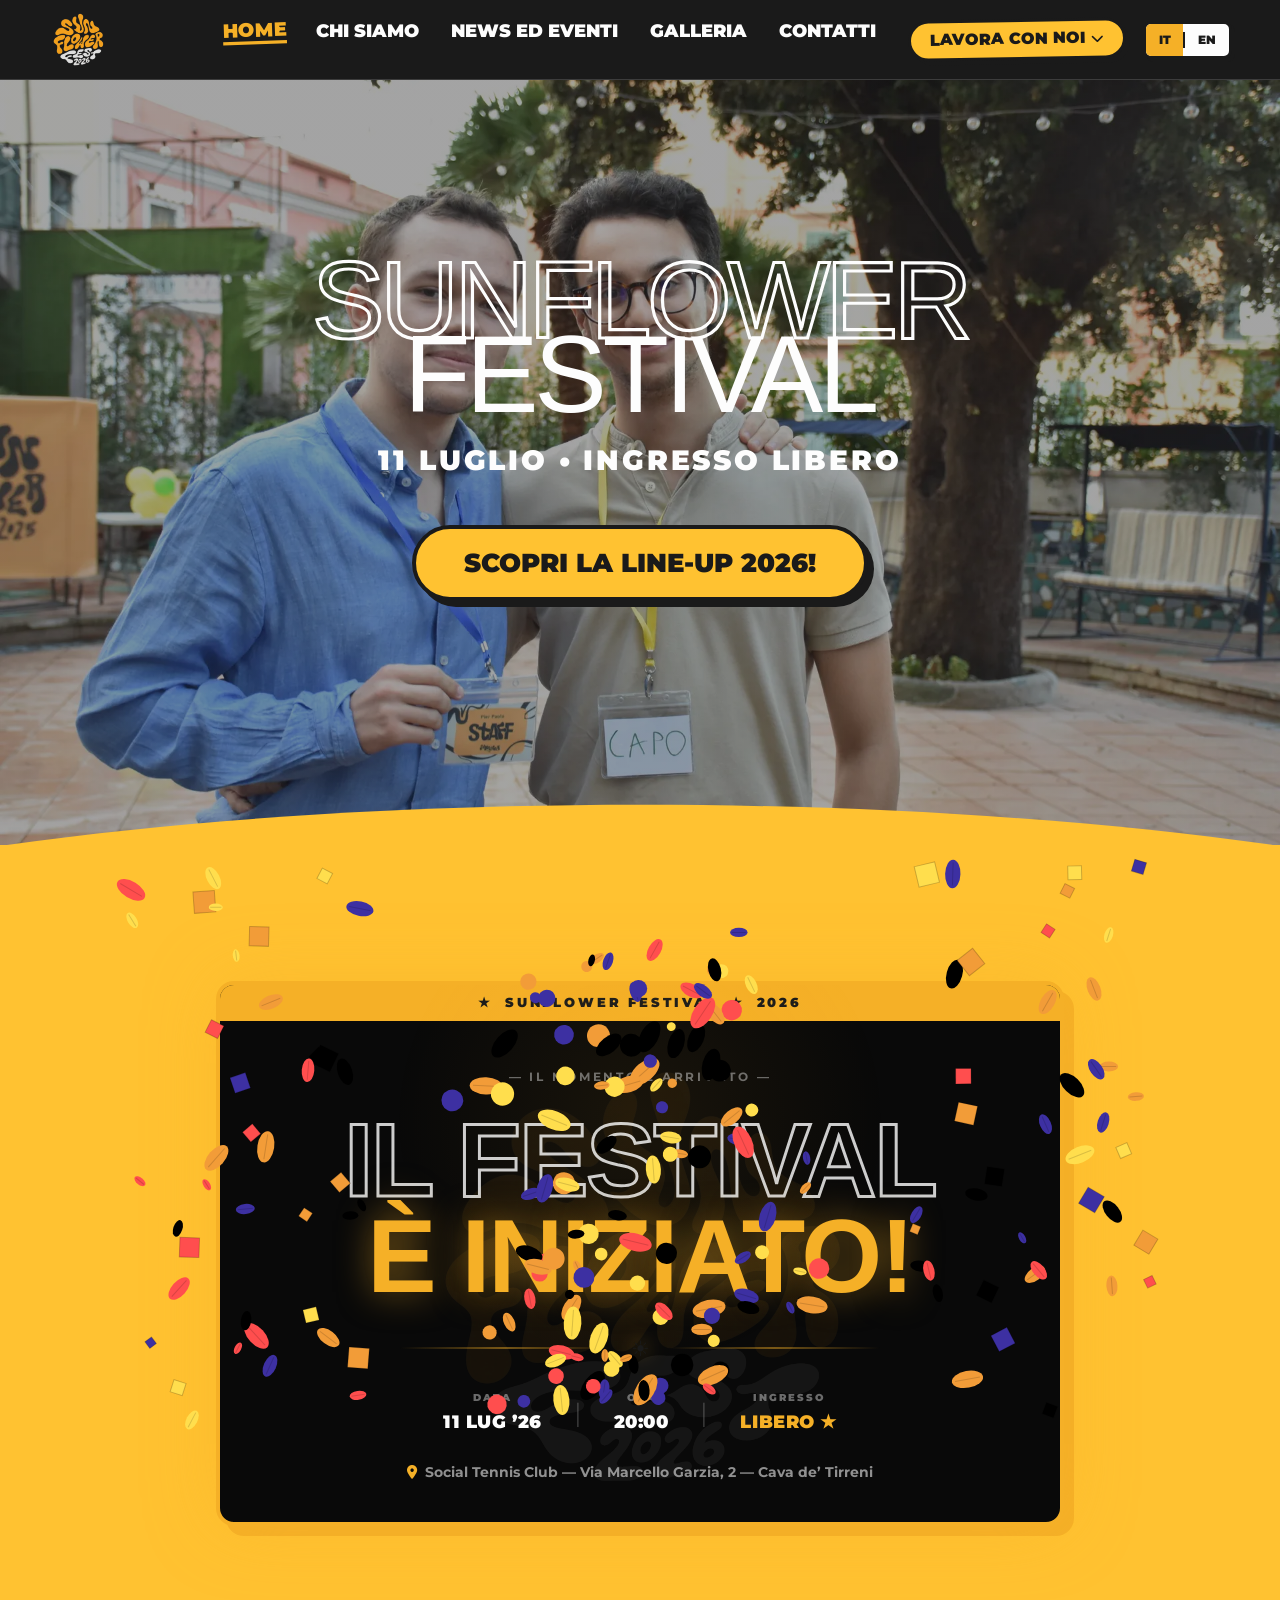
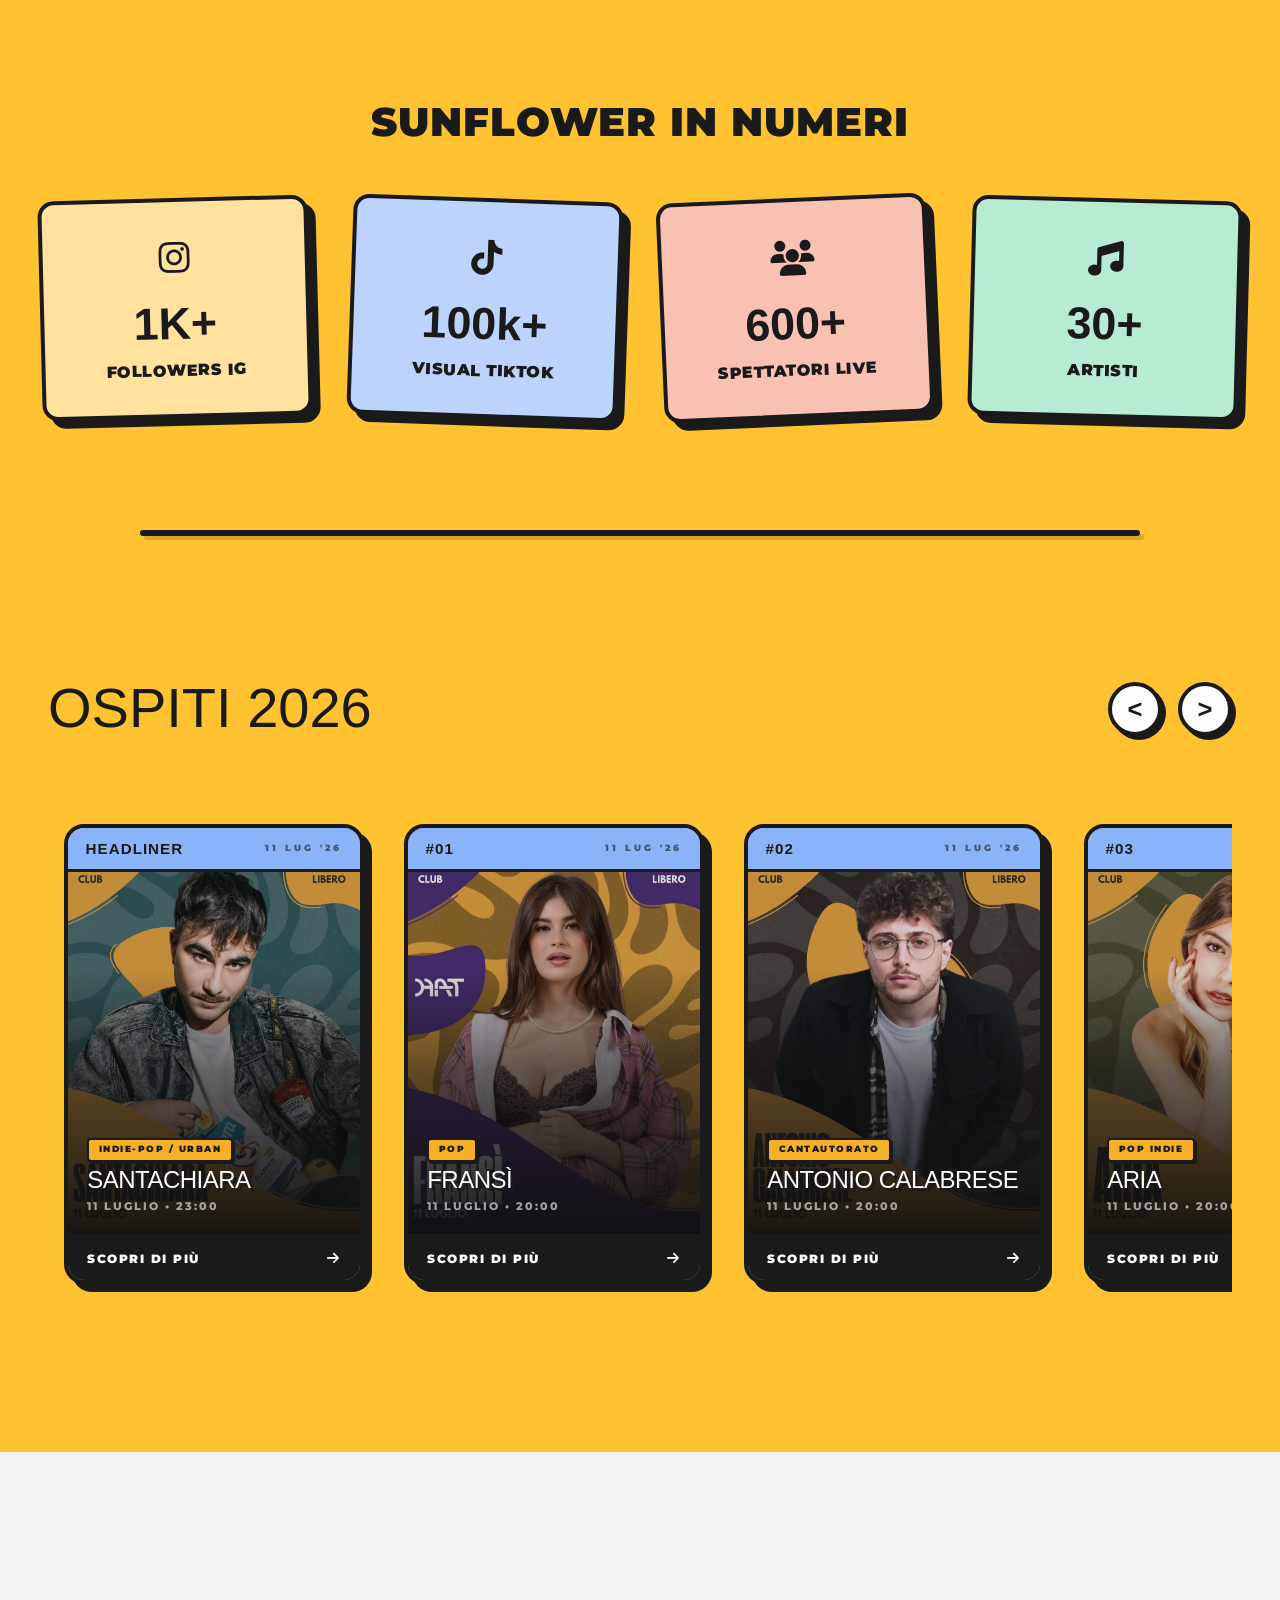
==== commit 0b58286b: "Bug fix" ====
--- a/index.html
+++ b/index.html
@@ -1606,9 +1606,9 @@
             <div class="brutalist-alert-banner" style="border: 4px solid var(--text-black); background-color: var(--c-pastel-orange); color: var(--text-black); font-weight: 900; font-family: 'Montserrat', sans-serif; font-size: 0.9rem; padding: 0.8rem 1rem; border-radius: 12px; box-shadow: 4px 4px 0px var(--text-black); margin-bottom: 1.5rem; display: flex; align-items: center; gap: 0.5rem; transform: rotate(-0.5deg);">
                 <i class="fa-solid fa-triangle-exclamation" style="font-size: 1.2rem; color: var(--c-red); margin-right: 0.2rem;"></i>
                 <span>
-                    <strong><span class="lang-it">ATTENZIONE ZTL:</span><span class="lang-en">ZTL WARNING:</span></strong> 
+                    <strong><span class="lang-it">ATTENZIONE ZTL:</span><span class="lang-en">LTZ WARNING:</span></strong> 
                     <span class="lang-it">Il centro storico ha varchi attivi. Consigliamo di parcheggiare fuori per evitare sanzioni!</span>
-                    <span class="lang-en">The historic center has active traffic cameras enforcing the ZTL. We recommend parking outside to avoid fines!</span>
+                    <span class="lang-en">The historic center has active traffic cameras enforcing the LTZ. We recommend parking outside to avoid fines!</span>
                 </span>
             </div>
 
--- a/style.css
+++ b/style.css
@@ -361,17 +361,16 @@
     transition: transform 0.3s ease;
 }
 
-.nav-links .nav-dropdown .dropdown-trigger:hover {
-    background-color: var(--text-white);
-    color: var(--text-black);
-    border-color: var(--text-black);
-    box-shadow: 4px 4px 0px var(--text-black);
-    transform: rotate(1deg) scale(1.05);
-    text-decoration: none;
-}
-
 /* Rotazione dello chevron su hover/attivo della navbar */
 @media (hover: hover) {
+    .nav-links .nav-dropdown .dropdown-trigger:hover {
+        background-color: var(--text-white);
+        color: var(--text-black);
+        border-color: var(--text-black);
+        box-shadow: 4px 4px 0px var(--text-black);
+        transform: rotate(1deg) scale(1.05);
+        text-decoration: none;
+    }
     .nav-dropdown:hover .dropdown-trigger i {
         transform: rotate(180deg);
     }
@@ -2581,7 +2580,7 @@
         -webkit-tap-highlight-color: transparent;
     }
 
-    .nav-links a:hover, .nav-links a.active {
+    .nav-links a:not(.dropdown-trigger):hover, .nav-links a:not(.dropdown-trigger).active {
         color: var(--text-white) !important;
         transform: scale(1.04) !important;
         text-shadow: none !important;
@@ -2615,8 +2614,8 @@
         color: var(--text-black);
     }
 
-    .main-nav.transparent-nav .nav-links a:hover,
-    .main-nav.transparent-nav .nav-links a.active {
+    .main-nav.transparent-nav .nav-links a:not(.dropdown-trigger):hover,
+    .main-nav.transparent-nav .nav-links a:not(.dropdown-trigger).active {
         color: var(--text-white) !important;
         text-shadow: none !important;
     }
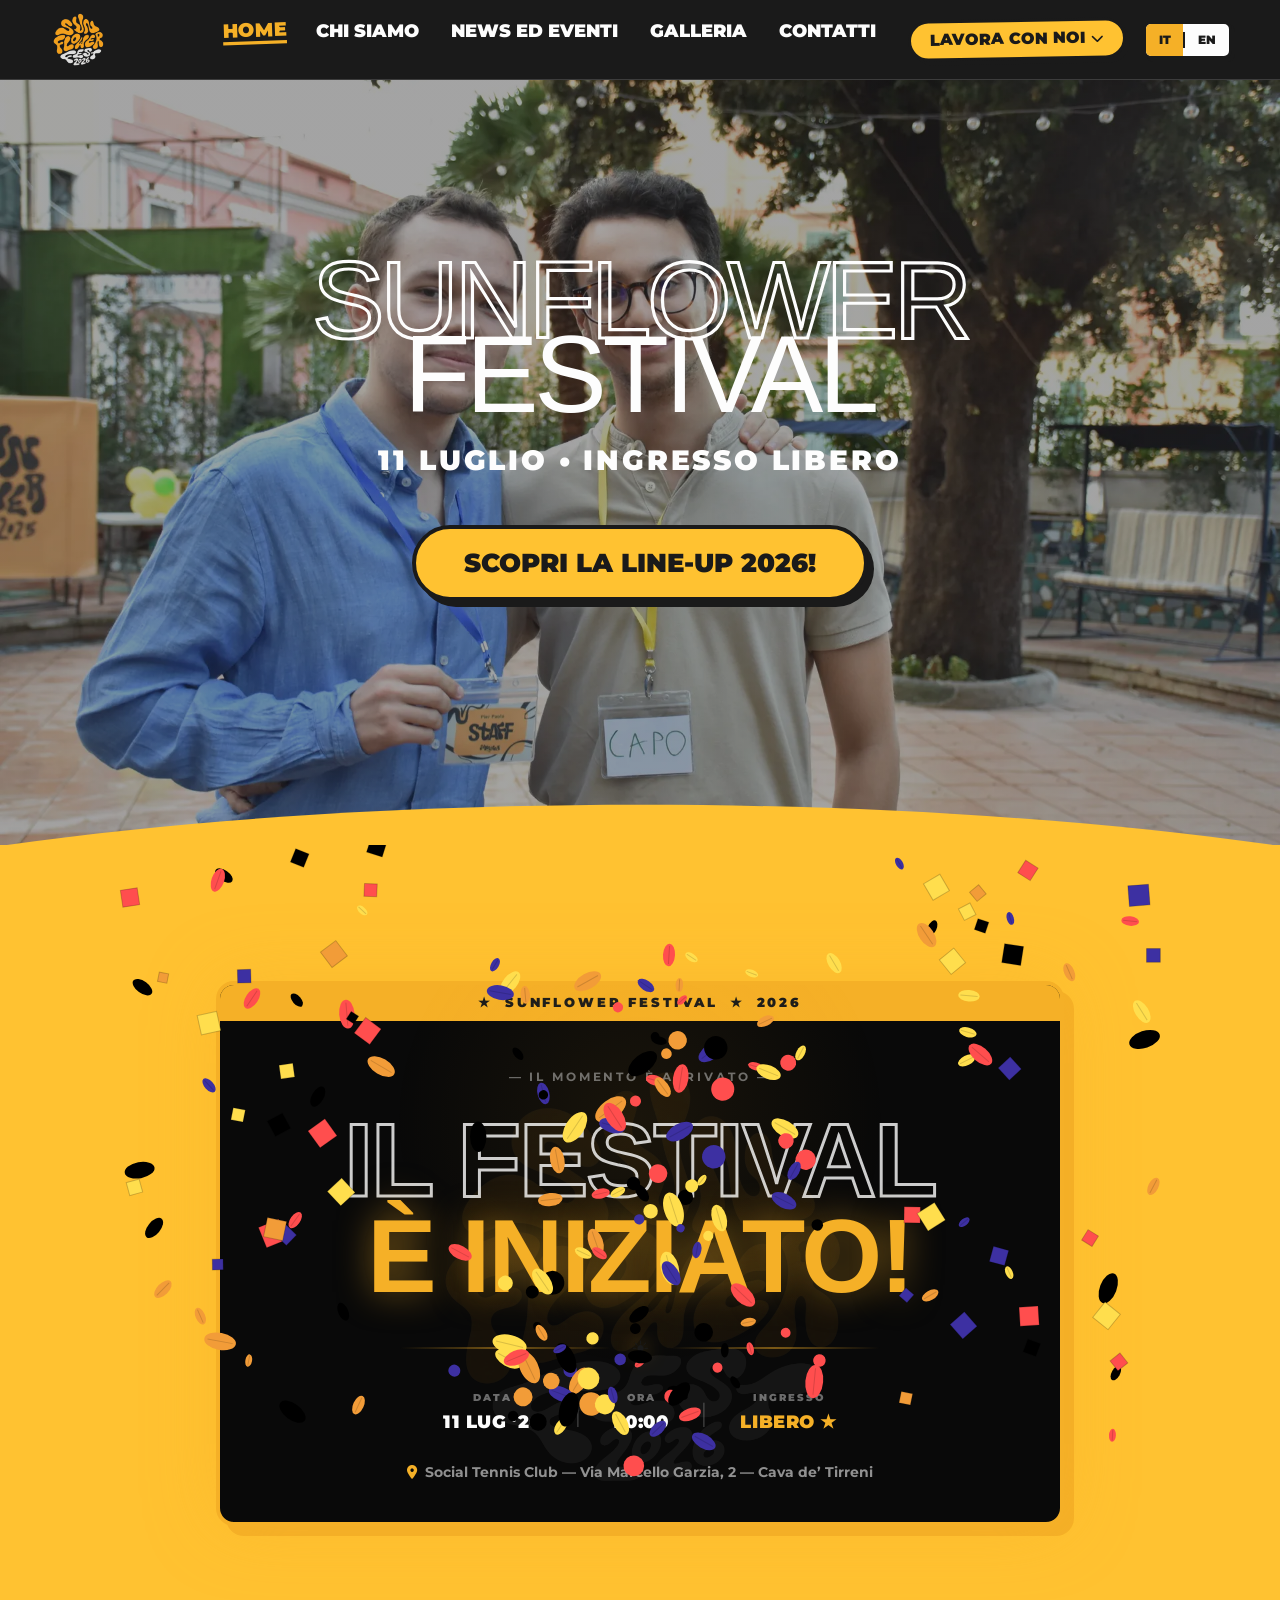
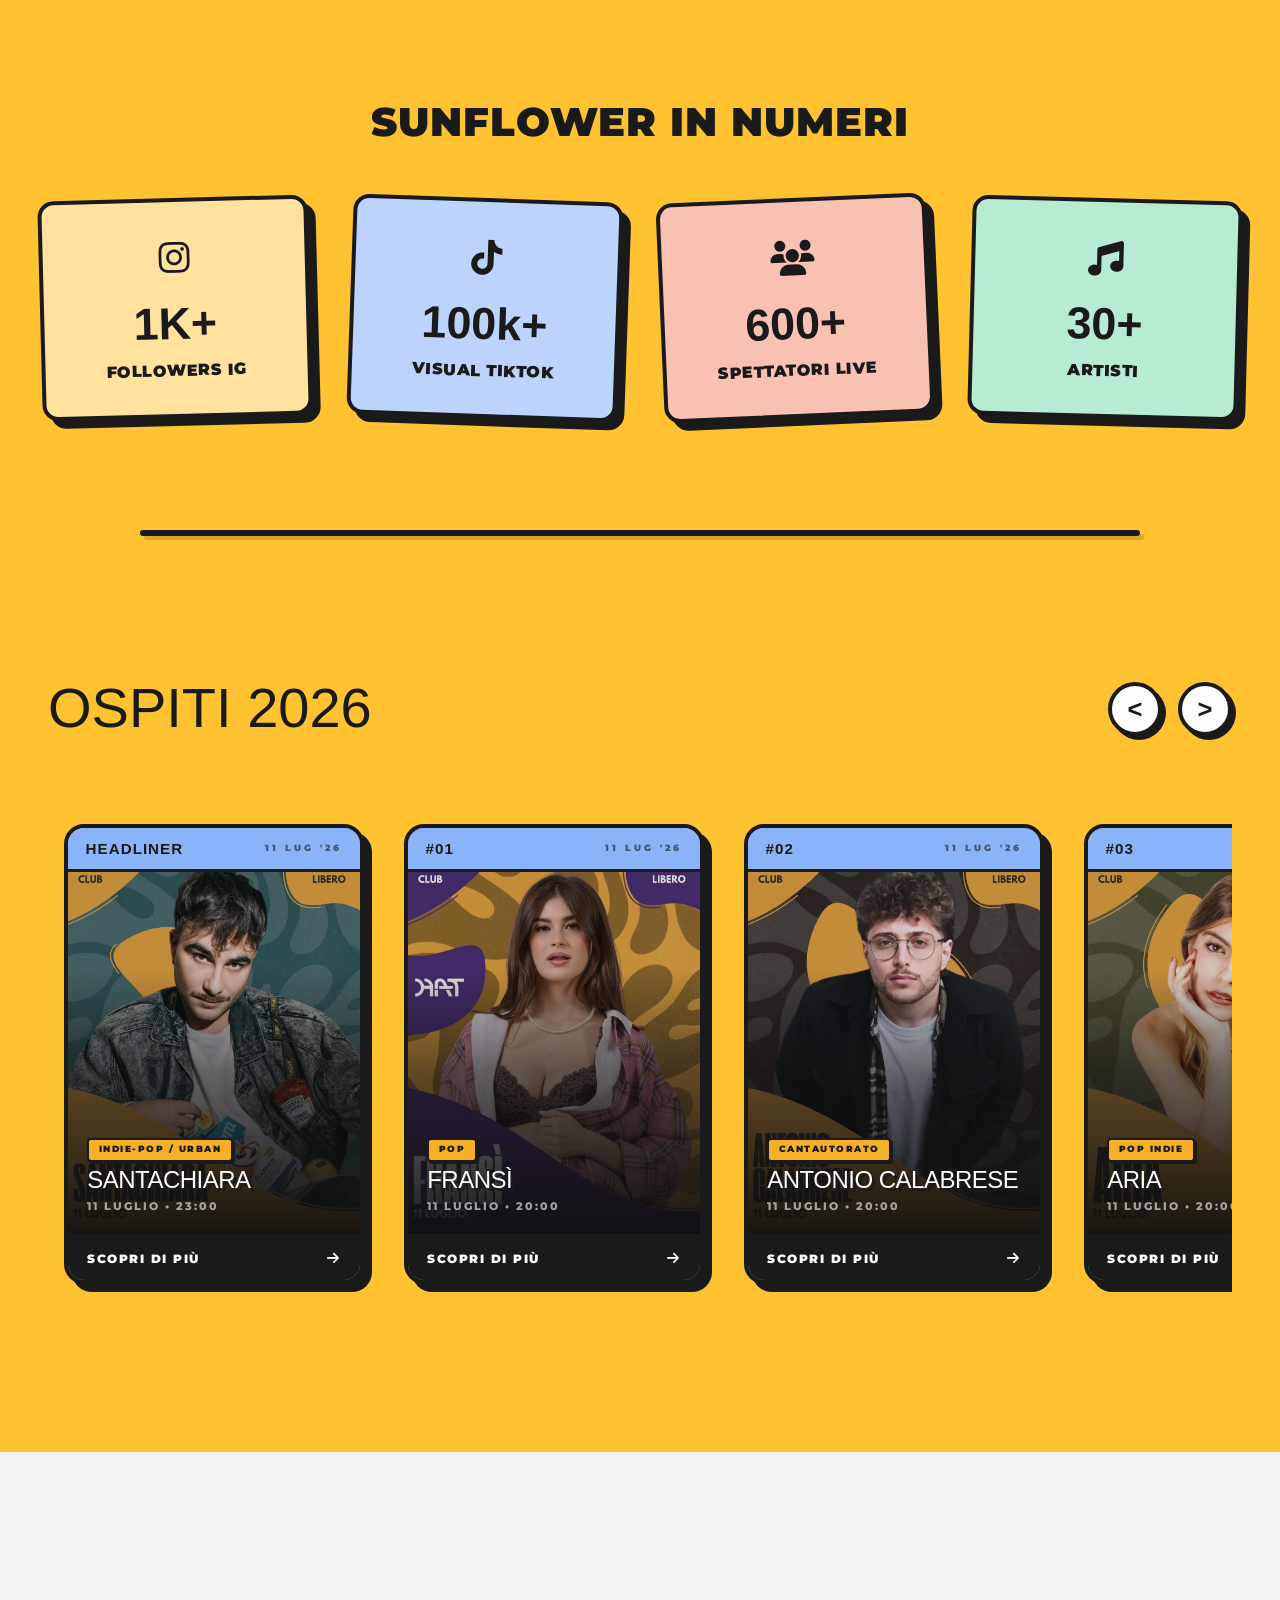
==== commit c54393fa: "Bug fix mobile" ====
--- a/index.html
+++ b/index.html
@@ -1636,7 +1636,7 @@
                                 </a>
                             </li>
                             <li>
-                                <strong>Piazza Amabile / Piazzale Europa:</strong> 
+                                <strong>Piazza Amabile:</strong> 
                                 <span class="lang-it">Ampie aree di sosta comunali all'aperto, ideali per la sera.</span>
                                 <span class="lang-en">Large outdoor municipal parking areas, ideal for the evening.</span> 
                                 <a href="https://www.google.com/maps/dir/?api=1&destination=Piazza+Amabile+Cava+de+Tirreni" target="_blank" class="mini-brutalist-btn" style="margin-top:0.3rem; margin-bottom:0.3rem;">
--- a/style.css
+++ b/style.css
@@ -560,6 +560,7 @@
             text-shadow: 3px 3px 0px var(--text-black);
         }
         .main-nav.transparent-nav .nav-dropdown .dropdown-trigger:hover {
+            background: none;
             color: var(--text-white);
         }
     }
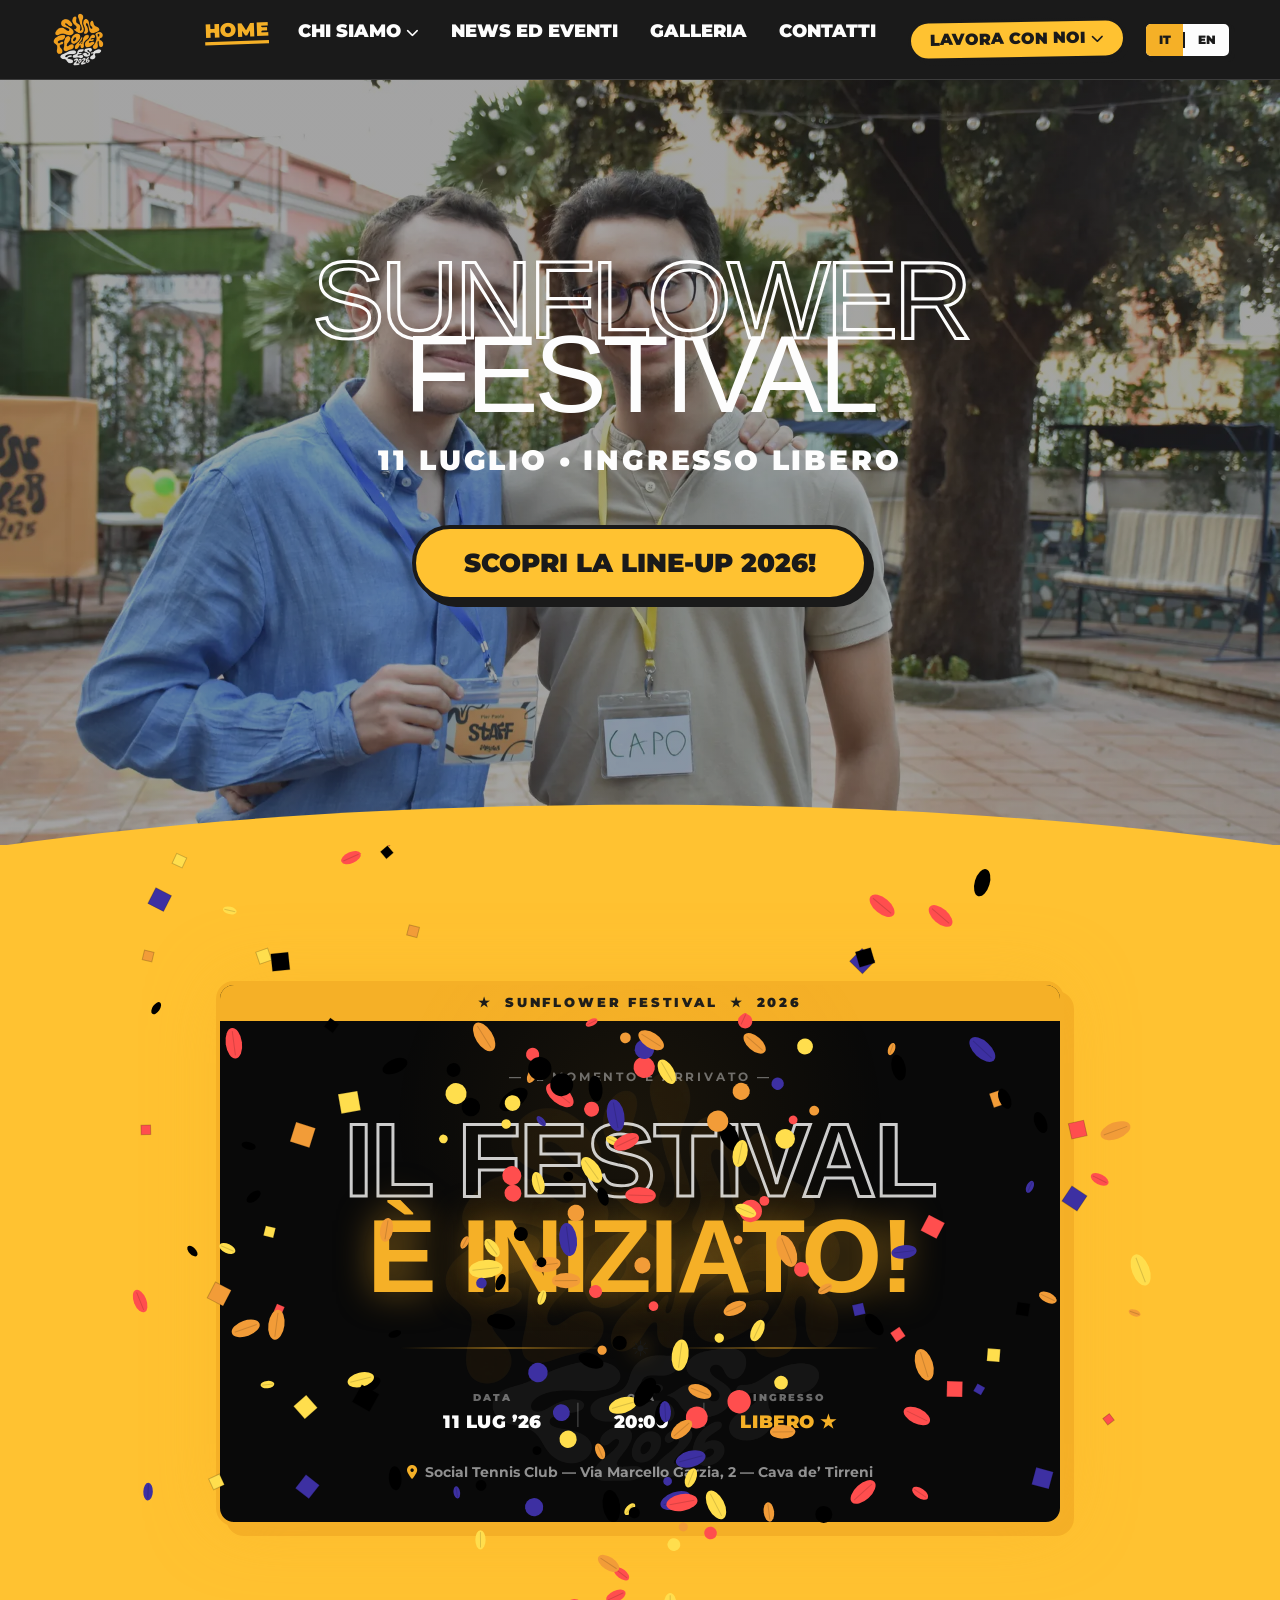
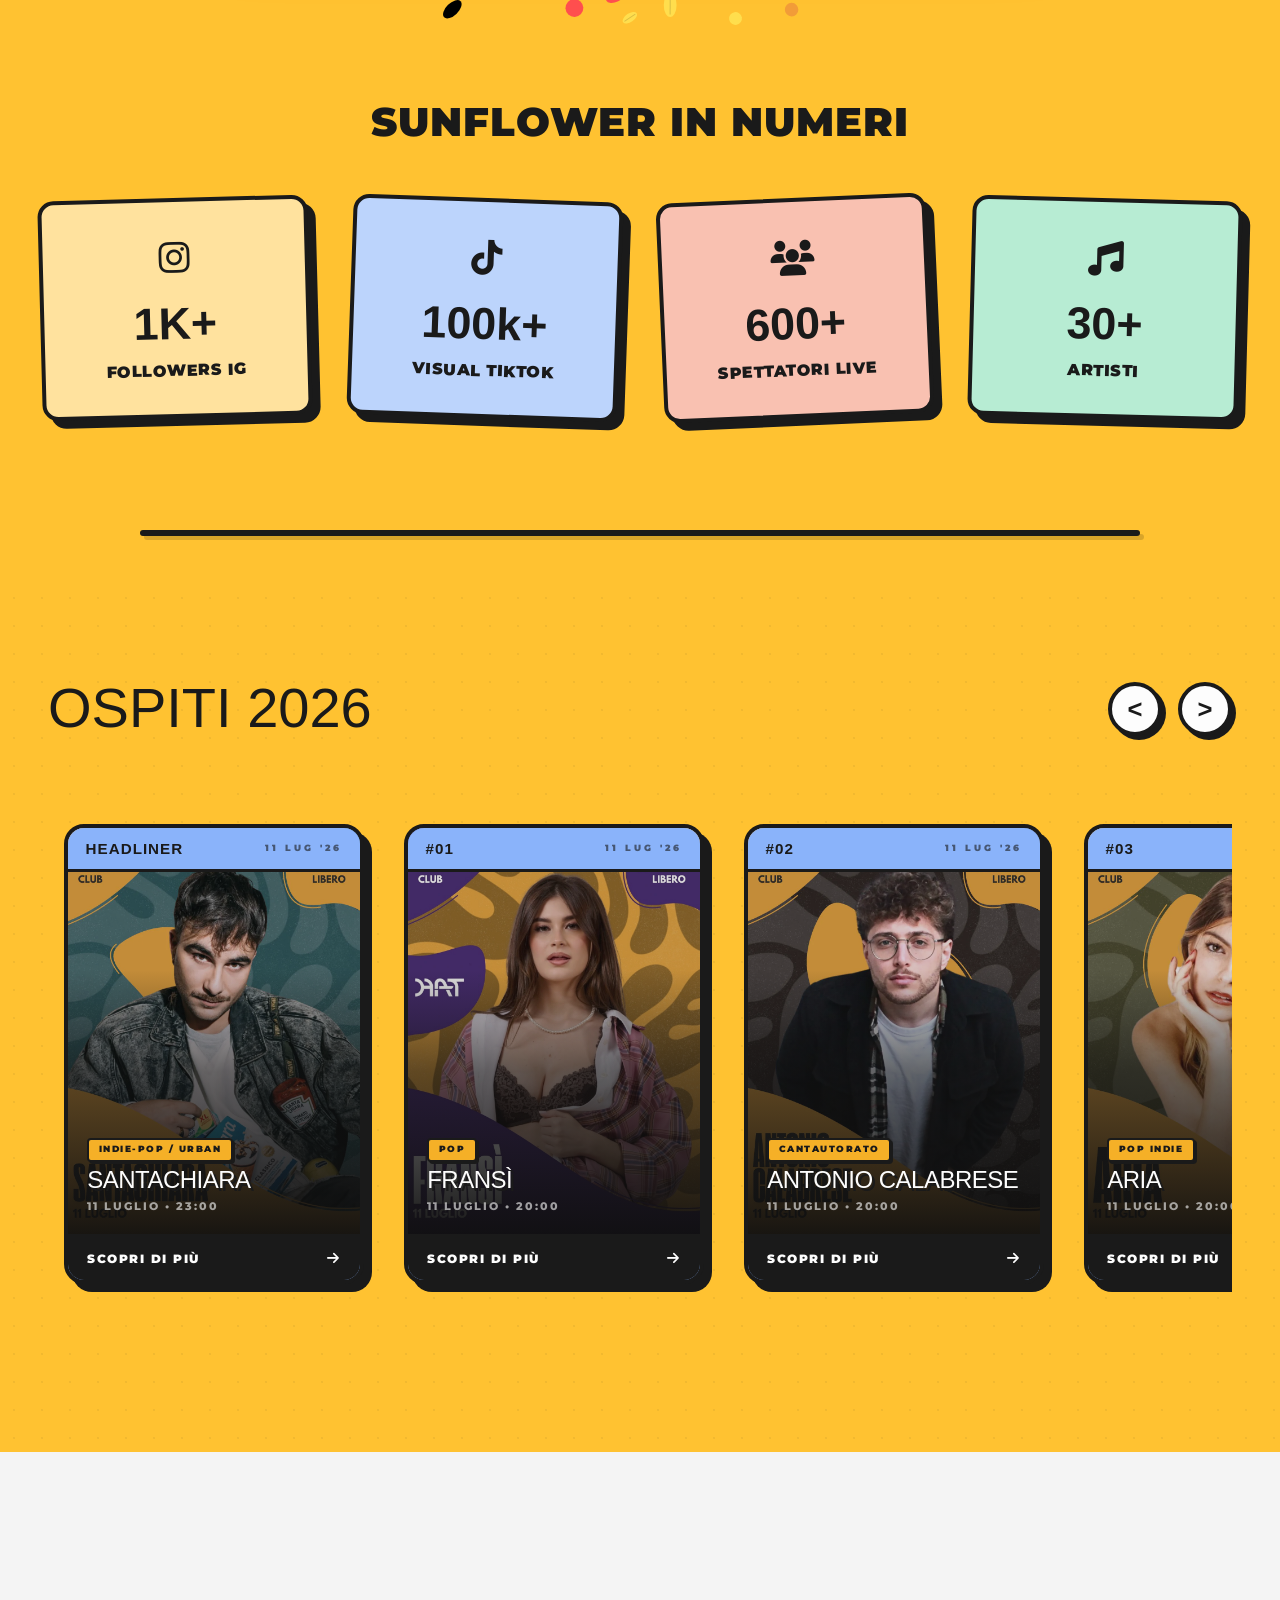
==== commit 42735e18: "Bug fix e aggiunte" ====
--- a/index.html
+++ b/index.html
@@ -65,7 +65,22 @@
         </button>
         <div class="nav-links">
             <a href="index.html" class="active">Home</a>
-            <a href="chi-siamo.html"><span class="lang-it">Chi Siamo</span><span class="lang-en">About Us</span></a>
+            <div class="nav-dropdown simple-dropdown">
+                <a href="#" class="dropdown-trigger">
+                    <span class="lang-it">Chi Siamo <i class="fa-solid fa-chevron-down"></i></span>
+                    <span class="lang-en">About Us <i class="fa-solid fa-chevron-down"></i></span>
+                </a>
+                <div class="dropdown-content simple">
+                    <a href="associazione/index.html" class="dropdown-link">
+                        <span class="lang-it">L'Associazione</span>
+                        <span class="lang-en">The Association</span>
+                    </a>
+                    <a href="associazione/staff.html" class="dropdown-link">
+                        <span class="lang-it">Staff</span>
+                        <span class="lang-en">Staff</span>
+                    </a>
+                </div>
+            </div>
             <a href="news-eventi.html"><span class="lang-it">News ed Eventi</span><span class="lang-en">News and Events</span></a>
             <a href="galleria.html"><span class="lang-it">Galleria</span><span class="lang-en">Gallery</span></a>
             <a href="contatti.html"><span class="lang-it">Contatti</span><span class="lang-en">Contact</span></a>
--- a/style.css
+++ b/style.css
@@ -361,16 +361,17 @@
     transition: transform 0.3s ease;
 }
 
+.nav-links .nav-dropdown .dropdown-trigger:hover {
+    background-color: var(--text-white);
+    color: var(--text-black);
+    border-color: var(--text-black);
+    box-shadow: 4px 4px 0px var(--text-black);
+    transform: rotate(1deg) scale(1.05);
+    text-decoration: none;
+}
+
 /* Rotazione dello chevron su hover/attivo della navbar */
 @media (hover: hover) {
-    .nav-links .nav-dropdown .dropdown-trigger:hover {
-        background-color: var(--text-white);
-        color: var(--text-black);
-        border-color: var(--text-black);
-        box-shadow: 4px 4px 0px var(--text-black);
-        transform: rotate(1deg) scale(1.05);
-        text-decoration: none;
-    }
     .nav-dropdown:hover .dropdown-trigger i {
         transform: rotate(180deg);
     }
@@ -523,6 +524,140 @@
     margin: 1.2rem 0;
 }
 
+/* --- SIMPLE DROPDOWN SYSTEM --- */
+.nav-links .nav-dropdown.simple-dropdown .dropdown-trigger {
+    background: none !important;
+    border: none !important;
+    box-shadow: none !important;
+    padding: 0 !important;
+    color: var(--text-white) !important;
+    font-size: 1.1rem !important;
+    font-weight: 900 !important;
+    text-transform: uppercase !important;
+    transform: none !important;
+    display: inline-flex !important;
+    align-items: center !important;
+    gap: 0.5rem !important;
+    cursor: pointer !important;
+    font-family: 'Montserrat', sans-serif !important;
+    transition: transform 0.2s ease, color 0.2s ease !important;
+    text-decoration: none !important;
+}
+
+.nav-links .nav-dropdown.simple-dropdown .dropdown-trigger:hover {
+    color: var(--c-yellow) !important;
+    transform: scale(1.1) rotate(-2deg) !important;
+    text-decoration: underline !important;
+    text-decoration-thickness: 3px !important;
+    text-underline-offset: 4px !important;
+    background: none !important;
+    border: none !important;
+    box-shadow: none !important;
+}
+
+.nav-links .nav-dropdown.simple-dropdown.active .dropdown-trigger {
+    background: none !important;
+    color: var(--c-yellow) !important;
+    border: none !important;
+    box-shadow: none !important;
+    text-decoration: underline !important;
+    text-decoration-thickness: 3px !important;
+    text-underline-offset: 4px !important;
+}
+
+.dropdown-content.simple {
+    min-width: 220px !important;
+    padding: 0.5rem !important;
+}
+
+.dropdown-link {
+    display: block !important;
+    padding: 0.8rem 1.2rem !important;
+    color: var(--text-black) !important;
+    text-decoration: none !important;
+    font-family: 'Montserrat', sans-serif !important;
+    font-weight: 800 !important;
+    font-size: 1rem !important;
+    border-radius: 6px !important;
+    transition: all 0.2s ease !important;
+    text-transform: uppercase !important;
+    border: 2px solid transparent !important;
+}
+
+.dropdown-link:hover {
+    background-color: var(--c-yellow) !important;
+    color: var(--text-black) !important;
+    border-color: var(--text-black) !important;
+}
+
+/* Adjustments on mobile */
+@media (max-width: 768px) {
+    .nav-links .nav-dropdown.simple-dropdown .dropdown-trigger {
+        font-size: 1.8rem !important;
+        color: var(--text-black) !important;
+        padding: 0.5rem 1.5rem !important;
+        margin-bottom: 0.2rem !important;
+        display: inline-flex !important;
+        justify-content: center !important;
+    }
+    
+    .nav-links .nav-dropdown.simple-dropdown.active .dropdown-trigger,
+    .nav-links .nav-dropdown.simple-dropdown.active .dropdown-trigger:hover,
+    .nav-links .nav-dropdown.simple-dropdown.active .dropdown-trigger:focus,
+    .main-nav.transparent-nav .nav-dropdown.simple-dropdown.active .dropdown-trigger,
+    .main-nav.transparent-nav .nav-dropdown.simple-dropdown.active .dropdown-trigger:hover,
+    .main-nav.transparent-nav .nav-dropdown.simple-dropdown.active .dropdown-trigger:focus {
+        background: none !important;
+        color: var(--text-black) !important;
+        border: none !important;
+        box-shadow: none !important;
+        transform: none !important;
+        text-decoration: none !important;
+        text-shadow: none !important;
+    }
+    
+    .dropdown-content.simple {
+        background: transparent !important;
+        border: none !important;
+        box-shadow: none !important;
+        margin: 0 auto !important;
+        padding: 0 !important;
+        width: 100% !important;
+        max-width: none !important;
+        display: flex !important;
+        flex-direction: column !important;
+        align-items: center !important;
+    }
+    
+    .dropdown-content.simple .dropdown-link {
+        font-size: 1.4rem !important;
+        font-weight: 800 !important;
+        color: var(--text-black) !important;
+        background: transparent !important;
+        border: none !important;
+        box-shadow: none !important;
+        padding: 0.4rem 0 !important;
+        margin: 0.2rem 0 !important;
+        width: auto !important;
+        text-align: center !important;
+    }
+    
+    .dropdown-content.simple .dropdown-link::before {
+        content: "— ";
+        opacity: 0.6;
+    }
+    
+    .dropdown-content.simple .dropdown-link:hover,
+    .dropdown-content.simple .dropdown-link:active {
+        color: var(--text-white) !important;
+        background: transparent !important;
+        border: none !important;
+        box-shadow: none !important;
+        transform: none !important;
+    }
+}
+
+
 /* Stili del dropdown su mobile */
 @media (max-width: 768px) {
     .nav-links .nav-dropdown {
@@ -560,7 +695,6 @@
             text-shadow: 3px 3px 0px var(--text-black);
         }
         .main-nav.transparent-nav .nav-dropdown .dropdown-trigger:hover {
-            background: none;
             color: var(--text-white);
         }
     }
@@ -582,6 +716,32 @@
         color: var(--text-black);
         border: none;
         box-shadow: none;
+    }
+
+    /* Evita che il trigger del dropdown diventi bianco/invisibile al focus/hover su mobile */
+    .nav-links .nav-dropdown .dropdown-trigger:hover,
+    .nav-links .nav-dropdown .dropdown-trigger:focus,
+    .main-nav.transparent-nav .nav-dropdown .dropdown-trigger:hover,
+    .main-nav.transparent-nav .nav-dropdown .dropdown-trigger:focus {
+        color: var(--text-black) !important;
+        background: none !important;
+        border: none !important;
+        box-shadow: none !important;
+        transform: none !important;
+    }
+
+    /* Ripristina lo stato attivo corretto anche se con focus o hover */
+    .nav-links .nav-dropdown.active .dropdown-trigger:hover,
+    .nav-links .nav-dropdown.active .dropdown-trigger:focus,
+    .main-nav.transparent-nav .nav-dropdown.active .dropdown-trigger:hover,
+    .main-nav.transparent-nav .nav-dropdown.active .dropdown-trigger:focus {
+        background-color: var(--text-white) !important;
+        color: var(--text-black) !important;
+        border-radius: 50px !important;
+        padding: 0.5rem 1.5rem !important;
+        box-shadow: 4px 4px 0px var(--text-black) !important;
+        transform: rotate(-2deg) scale(1.05) !important;
+        text-shadow: none !important;
     }
     
     .dropdown-content {
@@ -2546,22 +2706,7 @@
         will-change: transform;
     }
 
-    .nav-links::after {
-        content: '— SUNFLOWER FEST —';
-        display: block;
-        text-align: center;
-        width: 100%;
-        margin-top: clamp(0.6rem, 1.4vh, 1.5rem);
-        margin-bottom: clamp(0.8rem, 2vh, 2.5rem);
-        font-family: 'Monument Extended', sans-serif;
-        font-size: 0.58rem;
-        color: var(--text-black);
-        opacity: 0.22;
-        letter-spacing: 0.28em;
-        white-space: nowrap;
-        pointer-events: none;
-        flex-shrink: 0;
-    }
+
 
     .nav-links.active {
         transform: translateX(0);
@@ -2581,7 +2726,7 @@
         -webkit-tap-highlight-color: transparent;
     }
 
-    .nav-links a:not(.dropdown-trigger):hover, .nav-links a:not(.dropdown-trigger).active {
+    .nav-links a:hover, .nav-links a.active {
         color: var(--text-white) !important;
         transform: scale(1.04) !important;
         text-shadow: none !important;
@@ -2615,8 +2760,8 @@
         color: var(--text-black);
     }
 
-    .main-nav.transparent-nav .nav-links a:not(.dropdown-trigger):hover,
-    .main-nav.transparent-nav .nav-links a:not(.dropdown-trigger).active {
+    .main-nav.transparent-nav .nav-links a:hover,
+    .main-nav.transparent-nav .nav-links a.active {
         color: var(--text-white) !important;
         text-shadow: none !important;
     }
@@ -3359,7 +3504,7 @@
 }
 
 .map-action-buttons {
-    display: flex;
+    display: none;
     gap: 1.5rem;
     justify-content: center;
     align-items: center;
@@ -3371,6 +3516,7 @@
 
 .smartphone-map-container.map-active + .map-buttons-container .map-action-buttons,
 .smartphone-map-container.map-active ~ .map-buttons-container .map-action-buttons {
+    display: flex;
     opacity: 1;
     pointer-events: auto;
     transform: translateY(0);
@@ -3387,6 +3533,7 @@
     flex-direction: column;
     align-items: center;
     text-align: center;
+    overflow: visible !important;
 }
 
 .social-feeds-title {
@@ -3415,22 +3562,26 @@
     display: grid;
     grid-template-columns: repeat(4, 1fr);
     gap: 1.5rem;
-    width: 100%;
-    max-width: 1200px;
+    width: calc(100% + 20px);
+    max-width: 1220px;
+    margin-left: -10px;
+    margin-right: -10px;
     margin-bottom: 4rem;
+    padding: 10px;
+    overflow: visible !important;
 }
 
 .social-brutalist-card {
     display: flex;
     align-items: center;
     justify-content: center;
-    gap: 1rem;
+    gap: 0.8rem;
     font-family: 'Montserrat', sans-serif;
     font-weight: 900;
-    font-size: 1.2rem;
+    font-size: 1.05rem;
     color: var(--text-black);
     text-decoration: none;
-    padding: 1.2rem 1.5rem;
+    padding: 0.9rem 1.2rem;
     border: 3px solid var(--text-black);
     border-radius: 12px;
     box-shadow: 6px 6px 0px var(--text-black);
@@ -3440,7 +3591,7 @@
 }
 
 .social-brutalist-card:hover {
-    transform: translate(-4px, -4px) rotate(-1.5deg);
+    transform: translate(-4px, -4px);
     box-shadow: 10px 10px 0px var(--text-black);
 }
 
@@ -3621,10 +3772,13 @@
 }
 
 /* Adattamenti responsive per le nuove sezioni social */
-@media (max-width: 1024px) {
+@media (max-width: 1200px) {
     .social-cards-grid {
         grid-template-columns: repeat(2, 1fr);
     }
+}
+
+@media (max-width: 1024px) {
     .iframe-grid {
         grid-template-columns: 1fr;
         max-width: 600px;
@@ -5860,7 +6014,7 @@
     align-items: flex-start;
     gap: 4rem;
     max-width: 1200px;
-    margin: 4rem auto 0 auto;
+    margin: 1.5rem auto 0 auto;
     flex-wrap: wrap;
     padding: 0 1rem;
 }
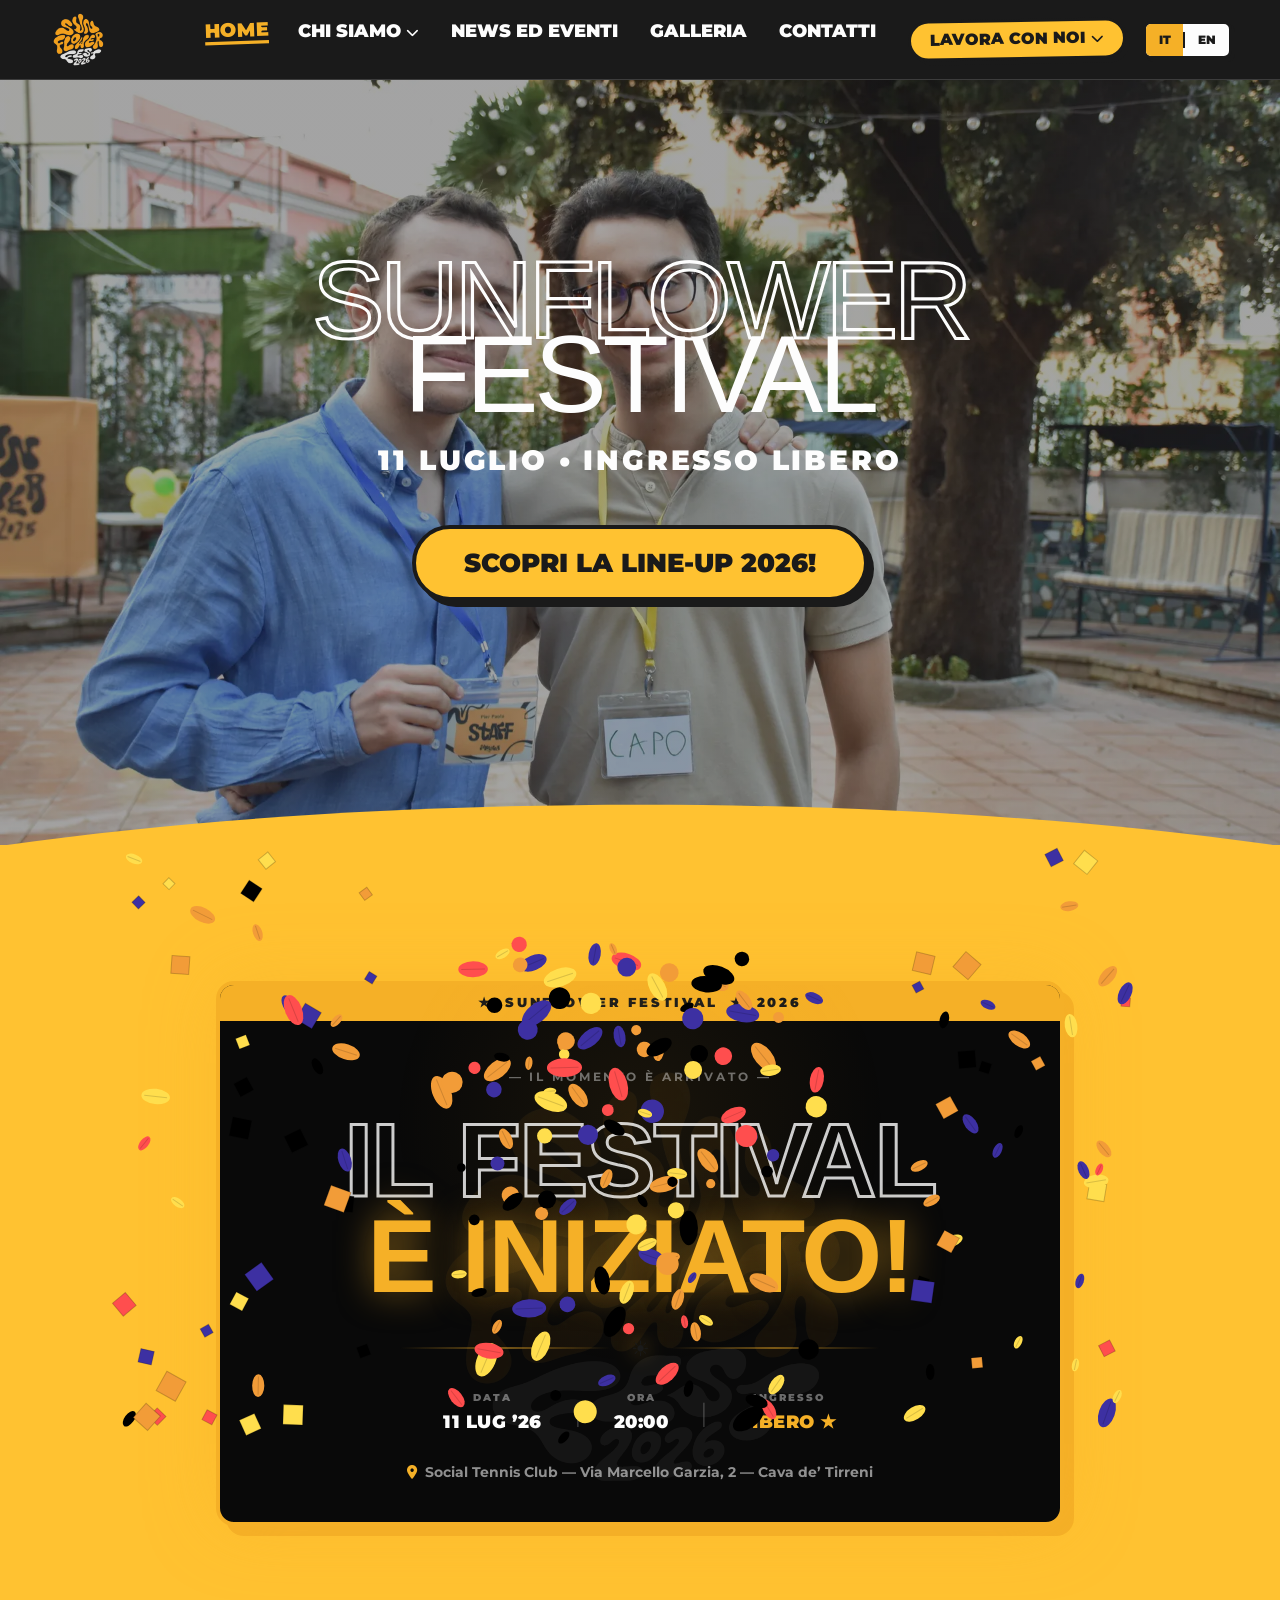
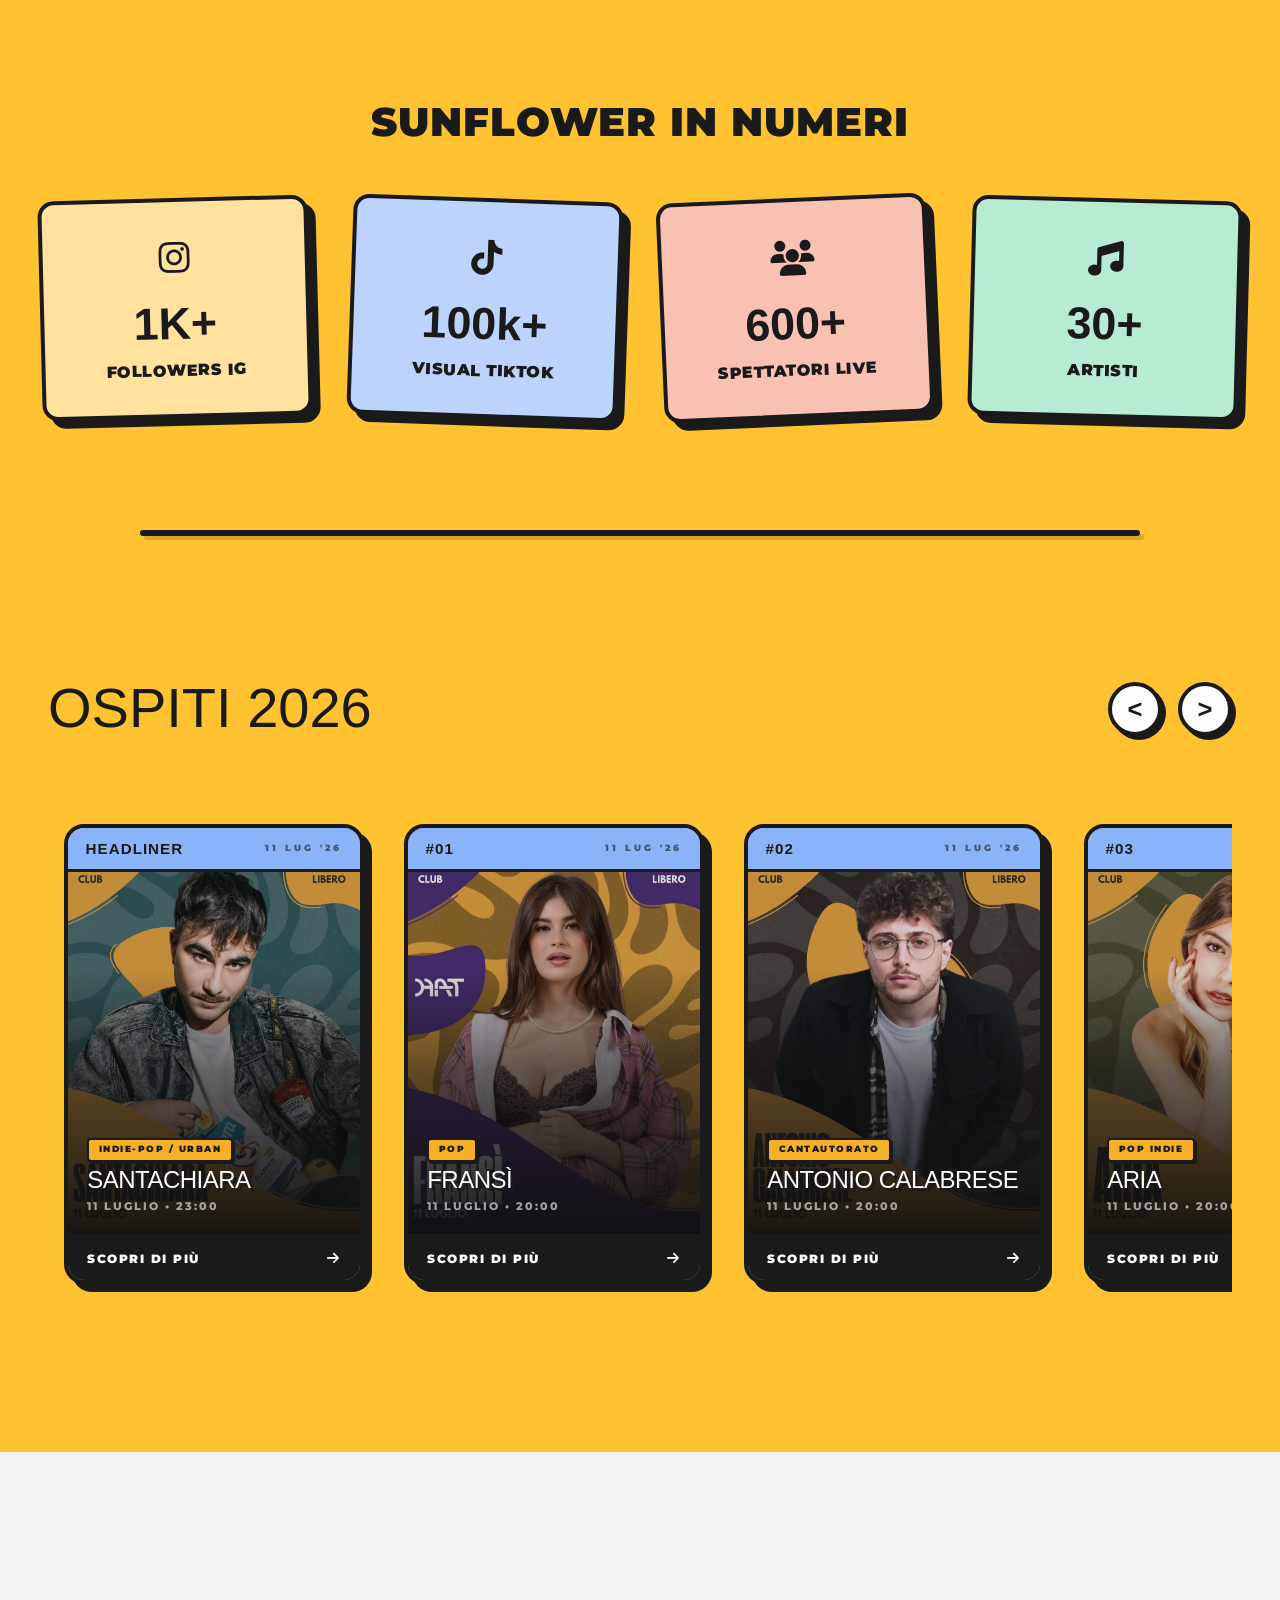
==== commit f042c816: "Stile Lyra" ====
--- a/index.html
+++ b/index.html
@@ -1139,8 +1139,8 @@
                         <div class="full-page-info-col">
                             <h1 class="full-page-title">Lyra</h1>
                             <p class="full-page-genre-tag">
-                                <span class="lang-it">indefinito</span>
-                                <span class="lang-en">indefinite</span>
+                                <span class="lang-it">Elettro-Pop</span>
+                                <span class="lang-en">Electro-Pop</span>
                             </p>
 
                             <div class="brutalist-divider"></div>
--- a/style.css
+++ b/style.css
@@ -617,43 +617,52 @@
     }
     
     .dropdown-content.simple {
-        background: transparent !important;
+        background-color: transparent !important;
         border: none !important;
         box-shadow: none !important;
+        border-radius: 12px !important;
+        padding: 0 !important;
         margin: 0 auto !important;
-        padding: 0 !important;
-        width: 100% !important;
-        max-width: none !important;
-        display: flex !important;
-        flex-direction: column !important;
-        align-items: center !important;
+        width: 90% !important;
+        max-width: 260px !important;
+        max-height: 0 !important;
+        opacity: 0 !important;
+        overflow: hidden !important;
+        transition: max-height 0.4s cubic-bezier(0.16, 1, 0.3, 1), opacity 0.28s ease, padding 0.3s ease, margin 0.3s ease !important;
+    }
+    
+    .nav-dropdown.simple-dropdown.active .dropdown-content.simple {
+        background-color: var(--bg-white, #f4f4f4) !important;
+        border: 3px solid var(--text-black) !important;
+        box-shadow: 4px 4px 0px var(--text-black) !important;
+        padding: 0.8rem !important;
+        margin: 0.5rem auto 0 auto !important;
+        max-height: 500px !important;
+        opacity: 1 !important;
     }
     
     .dropdown-content.simple .dropdown-link {
-        font-size: 1.4rem !important;
+        font-size: 1.2rem !important;
         font-weight: 800 !important;
         color: var(--text-black) !important;
         background: transparent !important;
         border: none !important;
         box-shadow: none !important;
-        padding: 0.4rem 0 !important;
+        padding: 0.6rem 1rem !important;
         margin: 0.2rem 0 !important;
-        width: auto !important;
+        width: 100% !important;
         text-align: center !important;
-    }
-    
-    .dropdown-content.simple .dropdown-link::before {
-        content: "— ";
-        opacity: 0.6;
+        display: block !important;
     }
     
     .dropdown-content.simple .dropdown-link:hover,
     .dropdown-content.simple .dropdown-link:active {
-        color: var(--text-white) !important;
-        background: transparent !important;
-        border: none !important;
+        background-color: var(--c-yellow) !important;
+        color: var(--text-black) !important;
+        border: 2px solid transparent !important;
         box-shadow: none !important;
         transform: none !important;
+        border-radius: 6px !important;
     }
 }
 
@@ -2735,25 +2744,25 @@
 
     /* Ingresso scaglionato: i link scorrono all'apertura del menu */
     .nav-links > a,
-    .nav-links .nav-dropdown {
+    .nav-links > .nav-dropdown {
         opacity: 0;
         translate: 20px 0;
         transition: color 0.2s ease;
     }
 
     .nav-links.active > a,
-    .nav-links.active .nav-dropdown {
+    .nav-links.active > .nav-dropdown {
         opacity: 1;
         translate: 0 0;
         transition: opacity 0.38s ease, translate 0.42s cubic-bezier(0.23, 1, 0.32, 1), color 0.2s ease;
     }
 
-    .nav-links.active > a:nth-child(1) { transition-delay: 0.08s; }
-    .nav-links.active > a:nth-child(2) { transition-delay: 0.14s; }
-    .nav-links.active > a:nth-child(3) { transition-delay: 0.20s; }
-    .nav-links.active > a:nth-child(4) { transition-delay: 0.26s; }
-    .nav-links.active > a:nth-child(5) { transition-delay: 0.32s; }
-    .nav-links.active .nav-dropdown    { transition-delay: 0.38s; }
+    .nav-links.active > *:nth-child(1) { transition-delay: 0.08s; }
+    .nav-links.active > *:nth-child(2) { transition-delay: 0.14s; }
+    .nav-links.active > *:nth-child(3) { transition-delay: 0.20s; }
+    .nav-links.active > *:nth-child(4) { transition-delay: 0.26s; }
+    .nav-links.active > *:nth-child(5) { transition-delay: 0.32s; }
+    .nav-links.active > *:nth-child(6) { transition-delay: 0.38s; }
 
     /* Forza i link del menu mobile a essere neri anche se la navbar madre e' trasparente */
     .main-nav.transparent-nav .nav-links a {
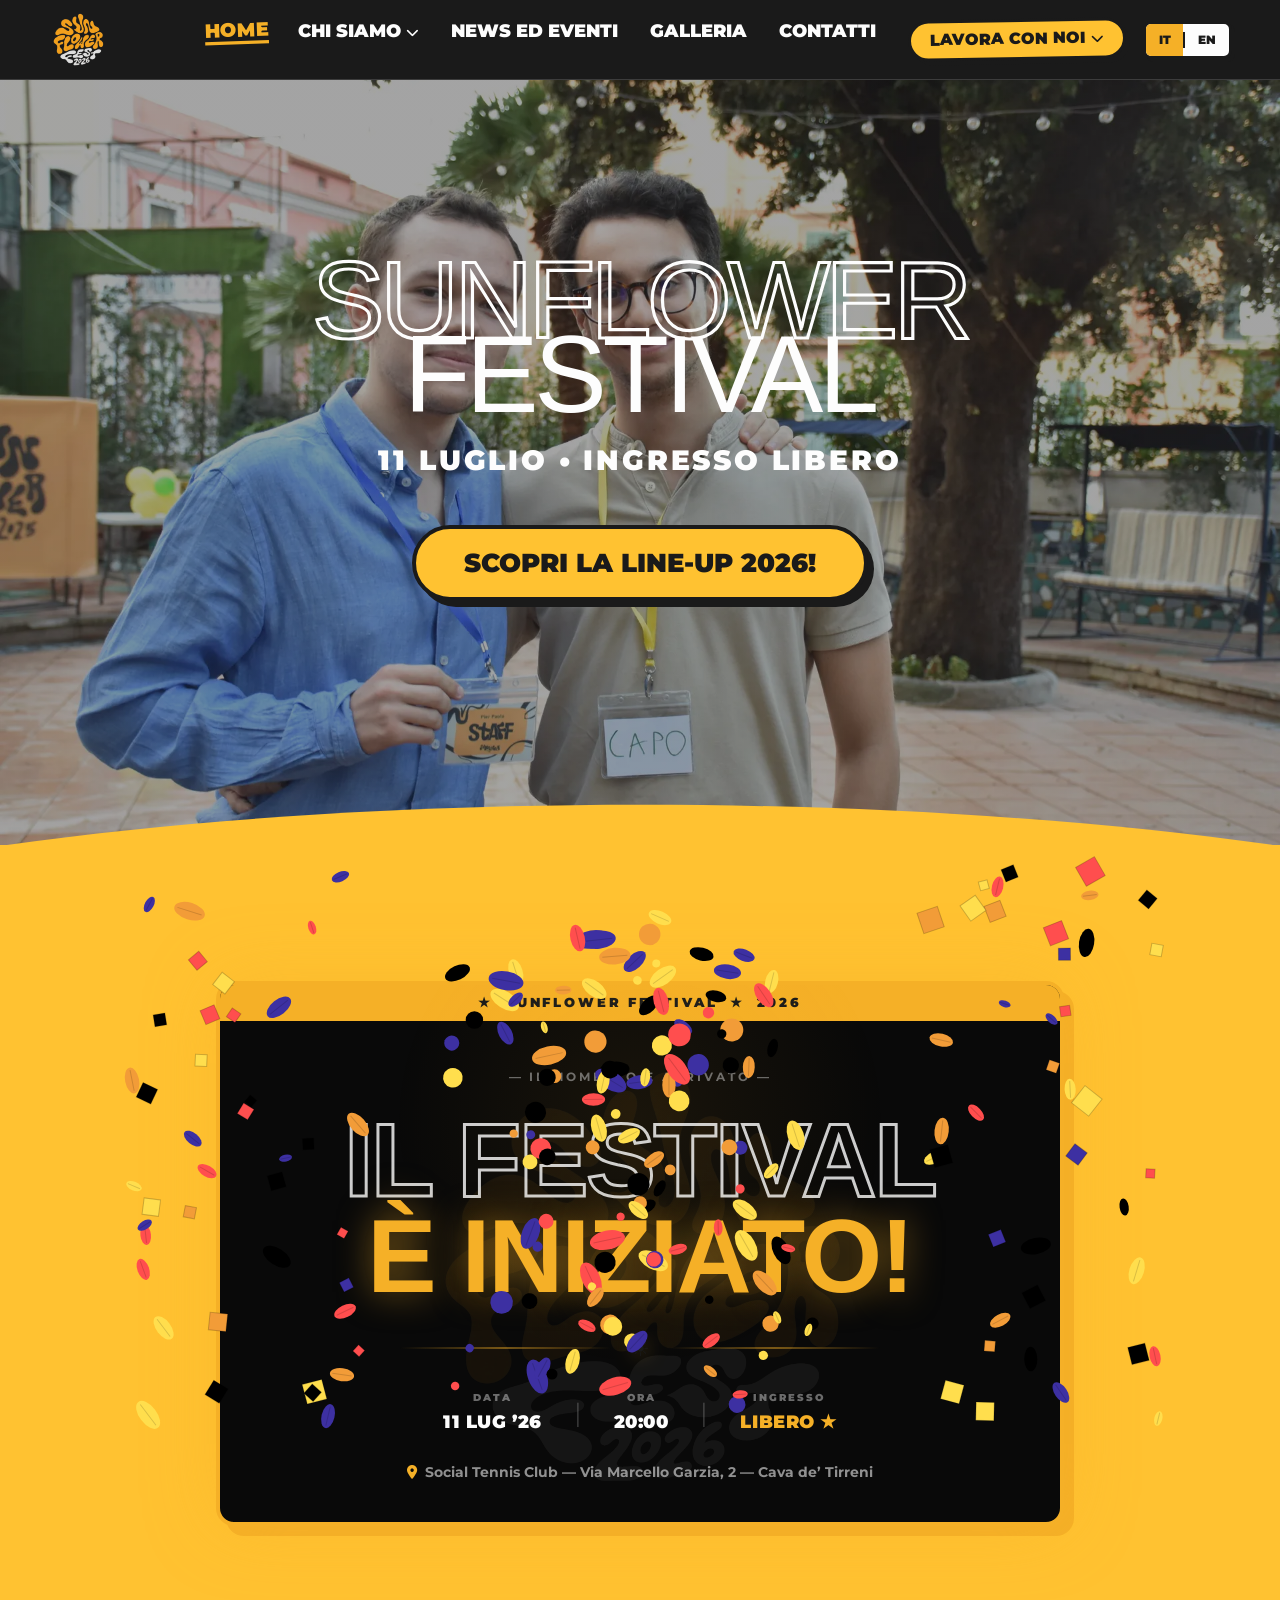
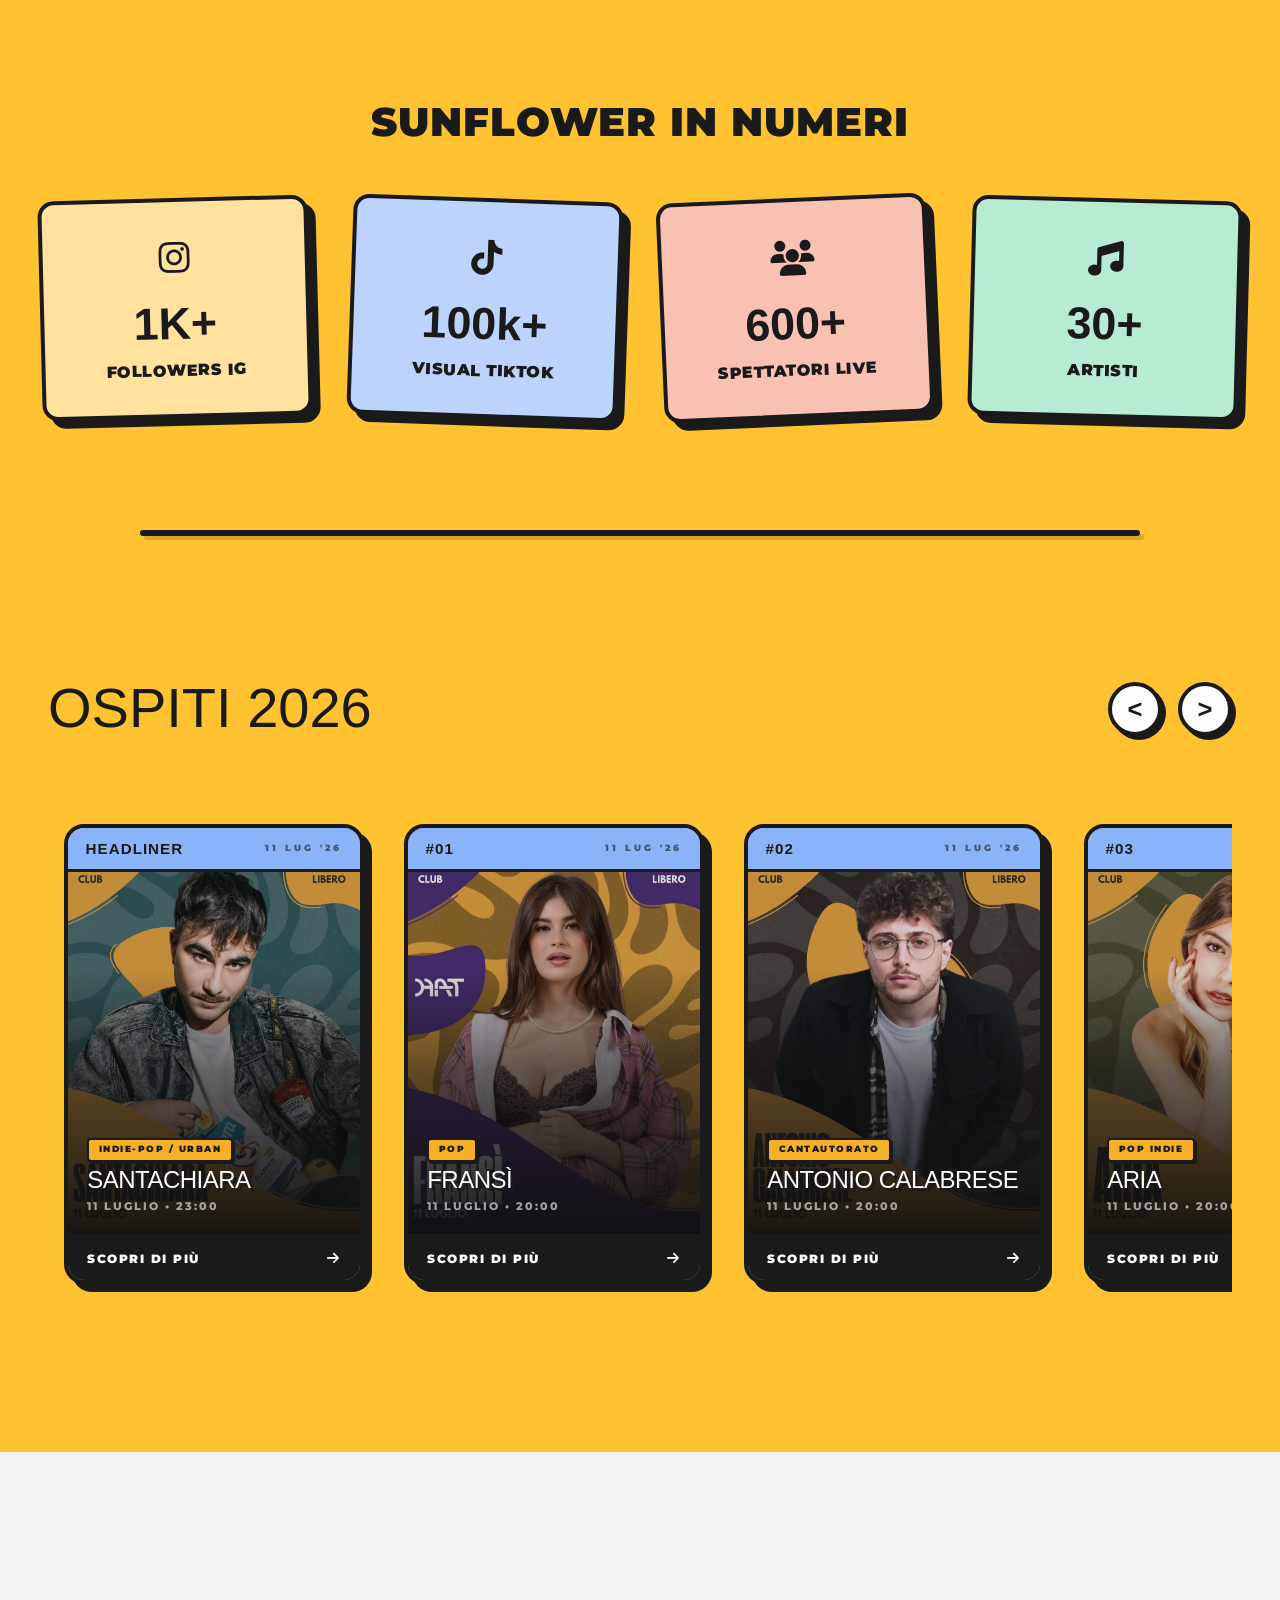
==== commit db63da78: "Correzione Navbar" ====
--- a/index.html
+++ b/index.html
@@ -71,6 +71,10 @@
                     <span class="lang-en">About Us <i class="fa-solid fa-chevron-down"></i></span>
                 </a>
                 <div class="dropdown-content simple">
+                    <a href="chi-siamo.html" class="dropdown-link">
+                        <span class="lang-it">La Nostra Storia</span>
+                        <span class="lang-en">Our Story</span>
+                    </a>
                     <a href="associazione/index.html" class="dropdown-link">
                         <span class="lang-it">L'Associazione</span>
                         <span class="lang-en">The Association</span>
--- a/style.css
+++ b/style.css
@@ -3571,12 +3571,11 @@
     display: grid;
     grid-template-columns: repeat(4, 1fr);
     gap: 1.5rem;
-    width: calc(100% + 20px);
+    width: 100%;
     max-width: 1220px;
-    margin-left: -10px;
-    margin-right: -10px;
     margin-bottom: 4rem;
-    padding: 10px;
+    padding: 12px;
+    box-sizing: border-box;
     overflow: visible !important;
 }
 
@@ -7077,8 +7076,7 @@
        layout di .artists-slider-section e viceversa.       */
     .countdown-section,
     .artists-slider-section,
-    .gallery-container,
-    .social-feeds-section {
+    .gallery-container {
         contain: paint;
     }
 
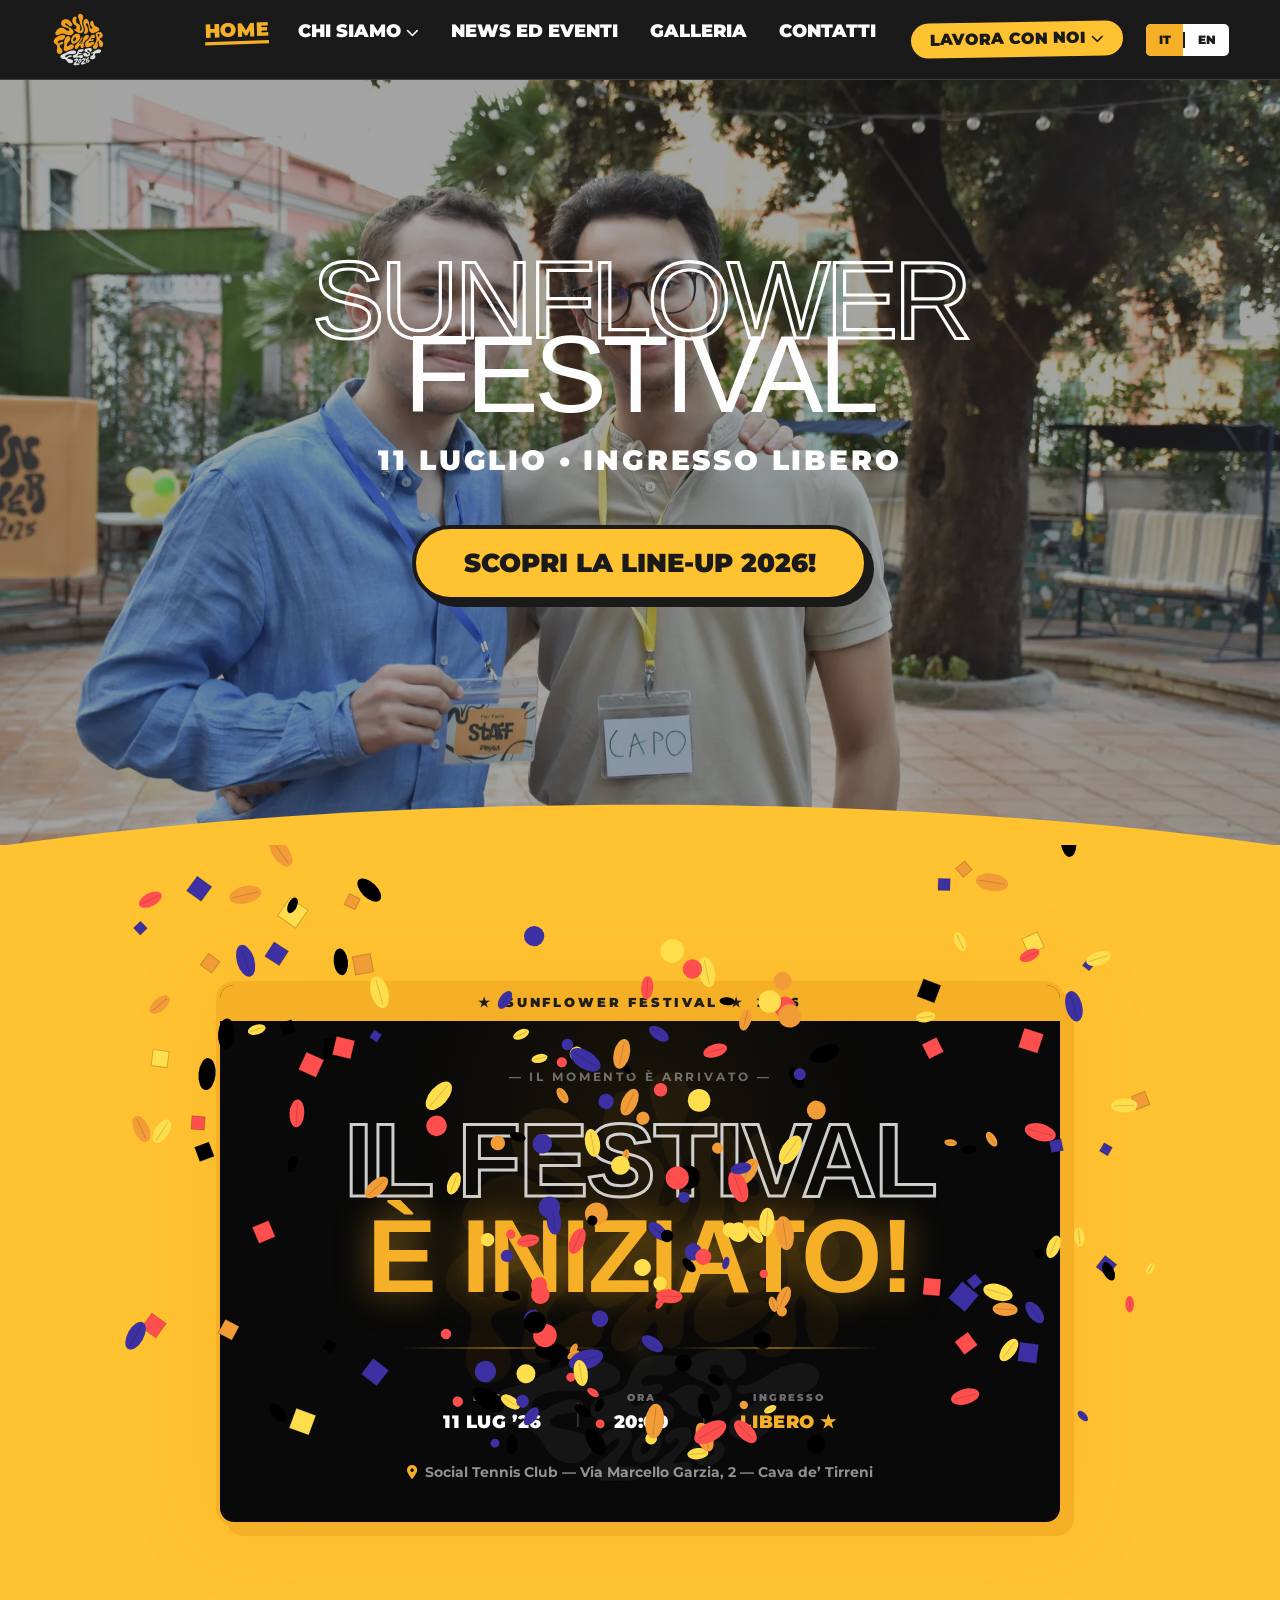
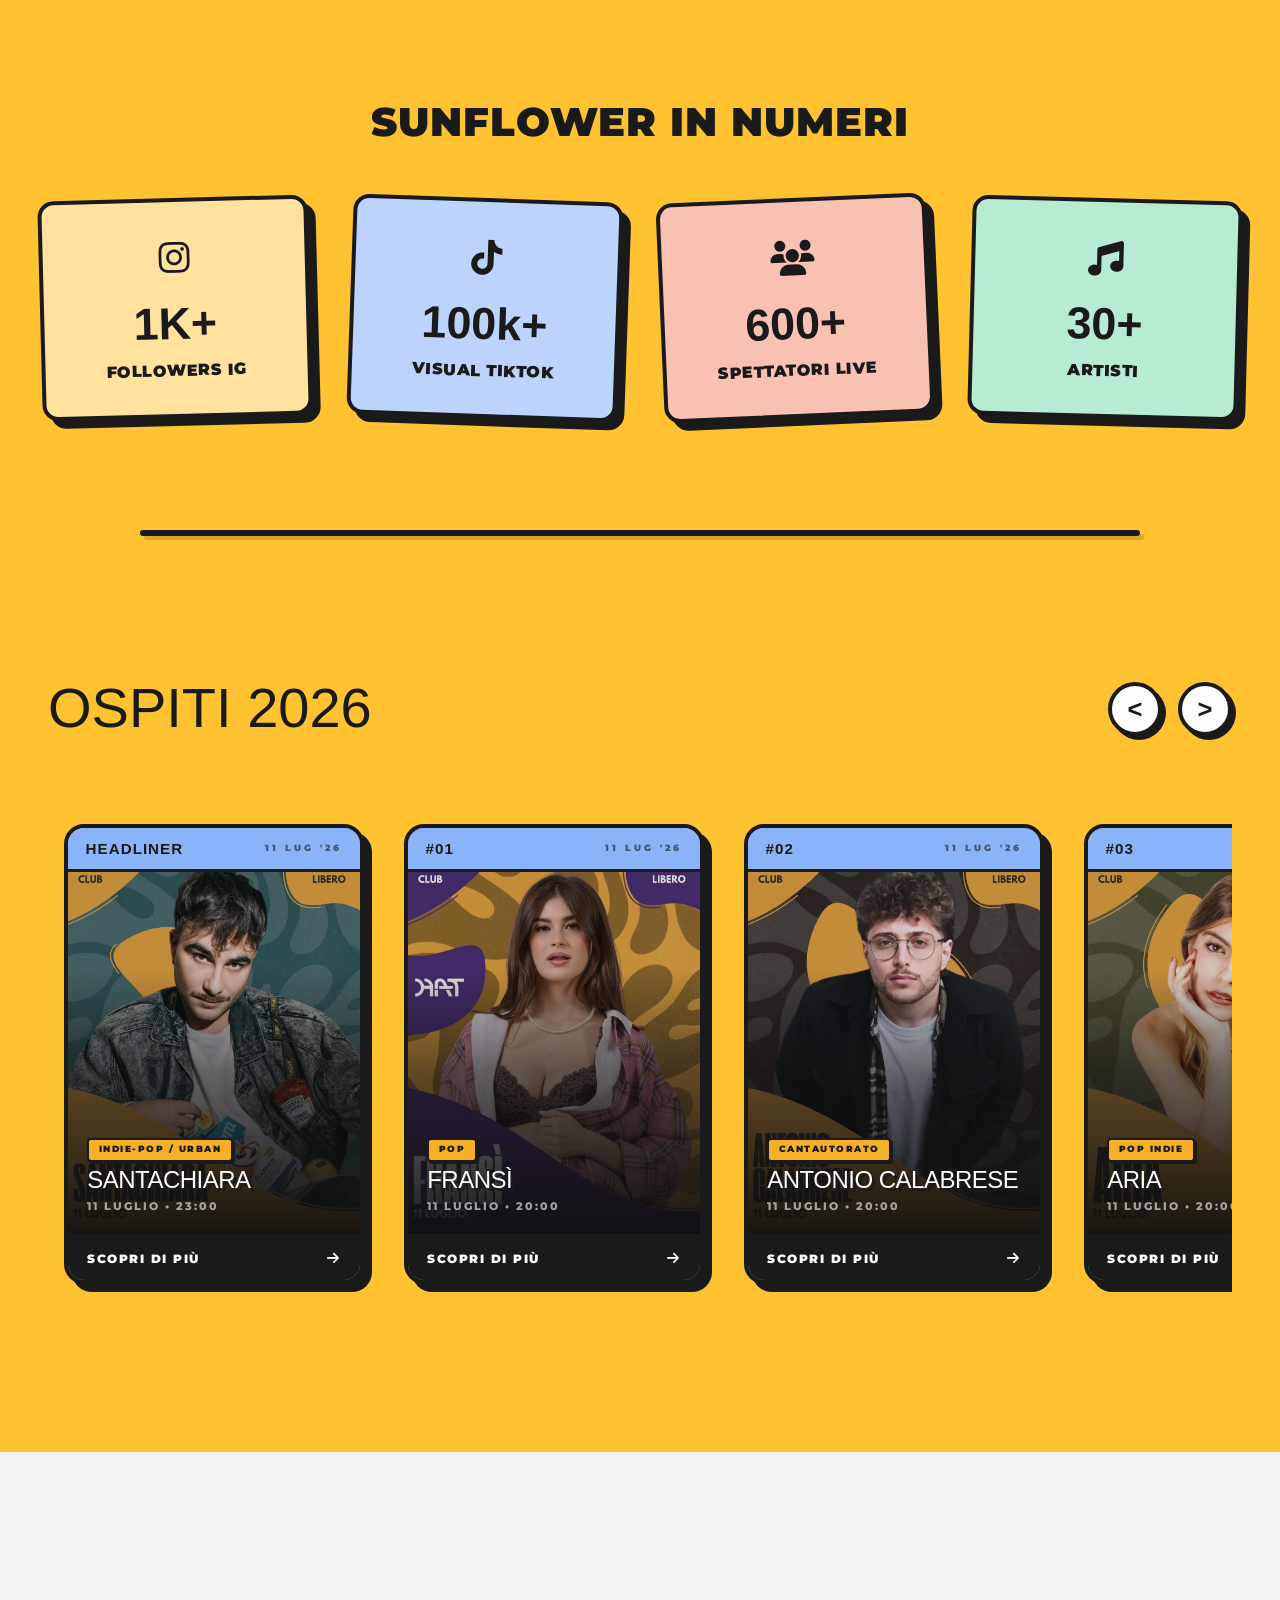
==== commit 62a1474f: "aggiunte cookie e privacy policy" ====
--- a/index.html
+++ b/index.html
@@ -2,6 +2,7 @@
 <html lang="it">
 
 <head>
+    <script type="text/javascript" src="https://embeds.iubenda.com/widgets/5751ebe9-eceb-4207-8c43-e5f22a08bc19.js"></script>
     <meta charset="UTF-8">
     <meta name="viewport" content="width=device-width, initial-scale=1.0">
     <title>Sunflower Fest | Home</title>
@@ -1877,7 +1878,8 @@
                     </a>
                 </div>
                 <div class="policy-link">
-                    <a href="#" target="_blank" rel="noopener noreferrer">Cookie & Privacy Policy</a>
+                    <a href="https://www.iubenda.com/privacy-policy/64394838" class="iubenda-white iubenda-noiframe iubenda-embed" title="Privacy Policy ">Privacy Policy</a><script type="text/javascript">(function (w,d) {var loader = function () {var s = d.createElement("script"), tag = d.getElementsByTagName("script")[0]; s.src="https://cdn.iubenda.com/iubenda.js"; tag.parentNode.insertBefore(s,tag);}; if(w.addEventListener){w.addEventListener("load", loader, false);}else if(w.attachEvent){w.attachEvent("onload", loader);}else{w.onload = loader;}})(window, document);</script>
+                    <a href="https://www.iubenda.com/privacy-policy/64394838/cookie-policy" class="iubenda-white iubenda-noiframe iubenda-embed" title="Cookie Policy ">Cookie Policy</a><script type="text/javascript">(function (w,d) {var loader = function () {var s = d.createElement("script"), tag = d.getElementsByTagName("script")[0]; s.src="https://cdn.iubenda.com/iubenda.js"; tag.parentNode.insertBefore(s,tag);}; if(w.addEventListener){w.addEventListener("load", loader, false);}else if(w.attachEvent){w.attachEvent("onload", loader);}else{w.onload = loader;}})(window, document);</script>
                 </div>
             </div>
 
